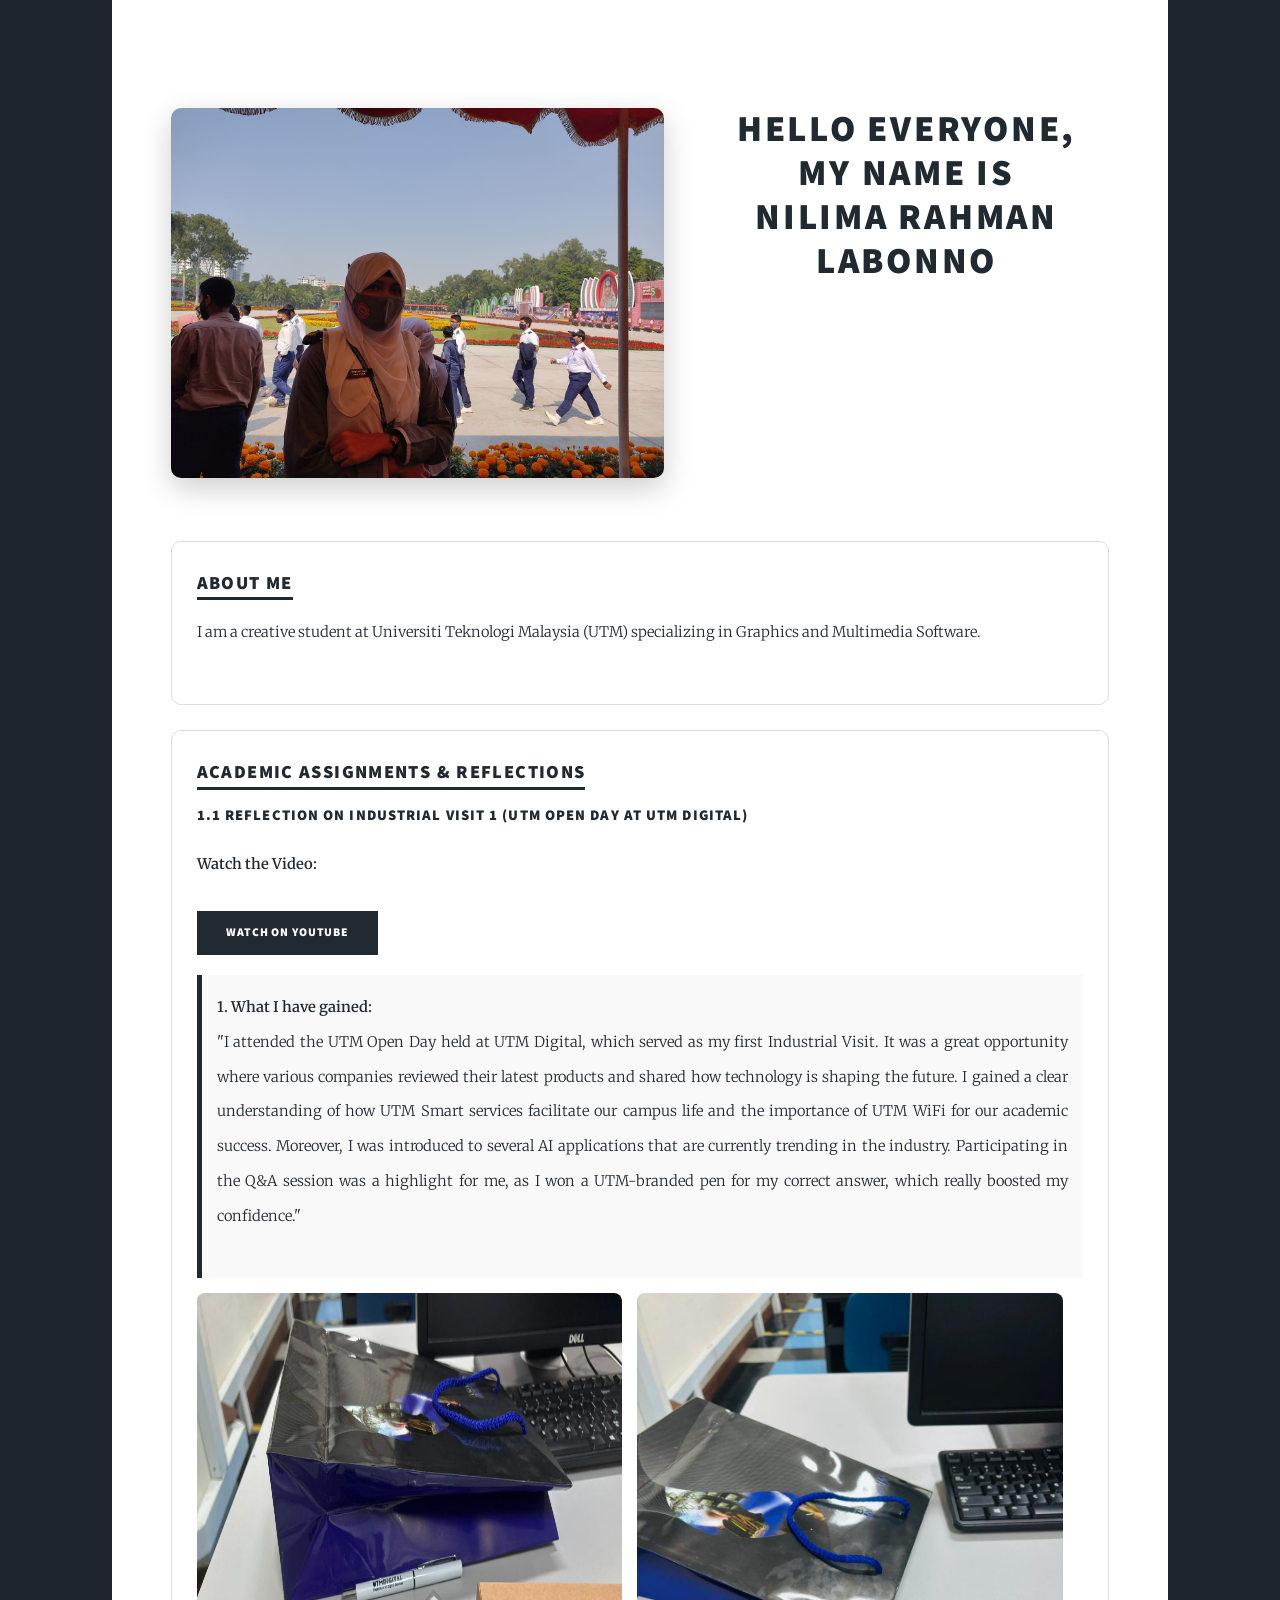
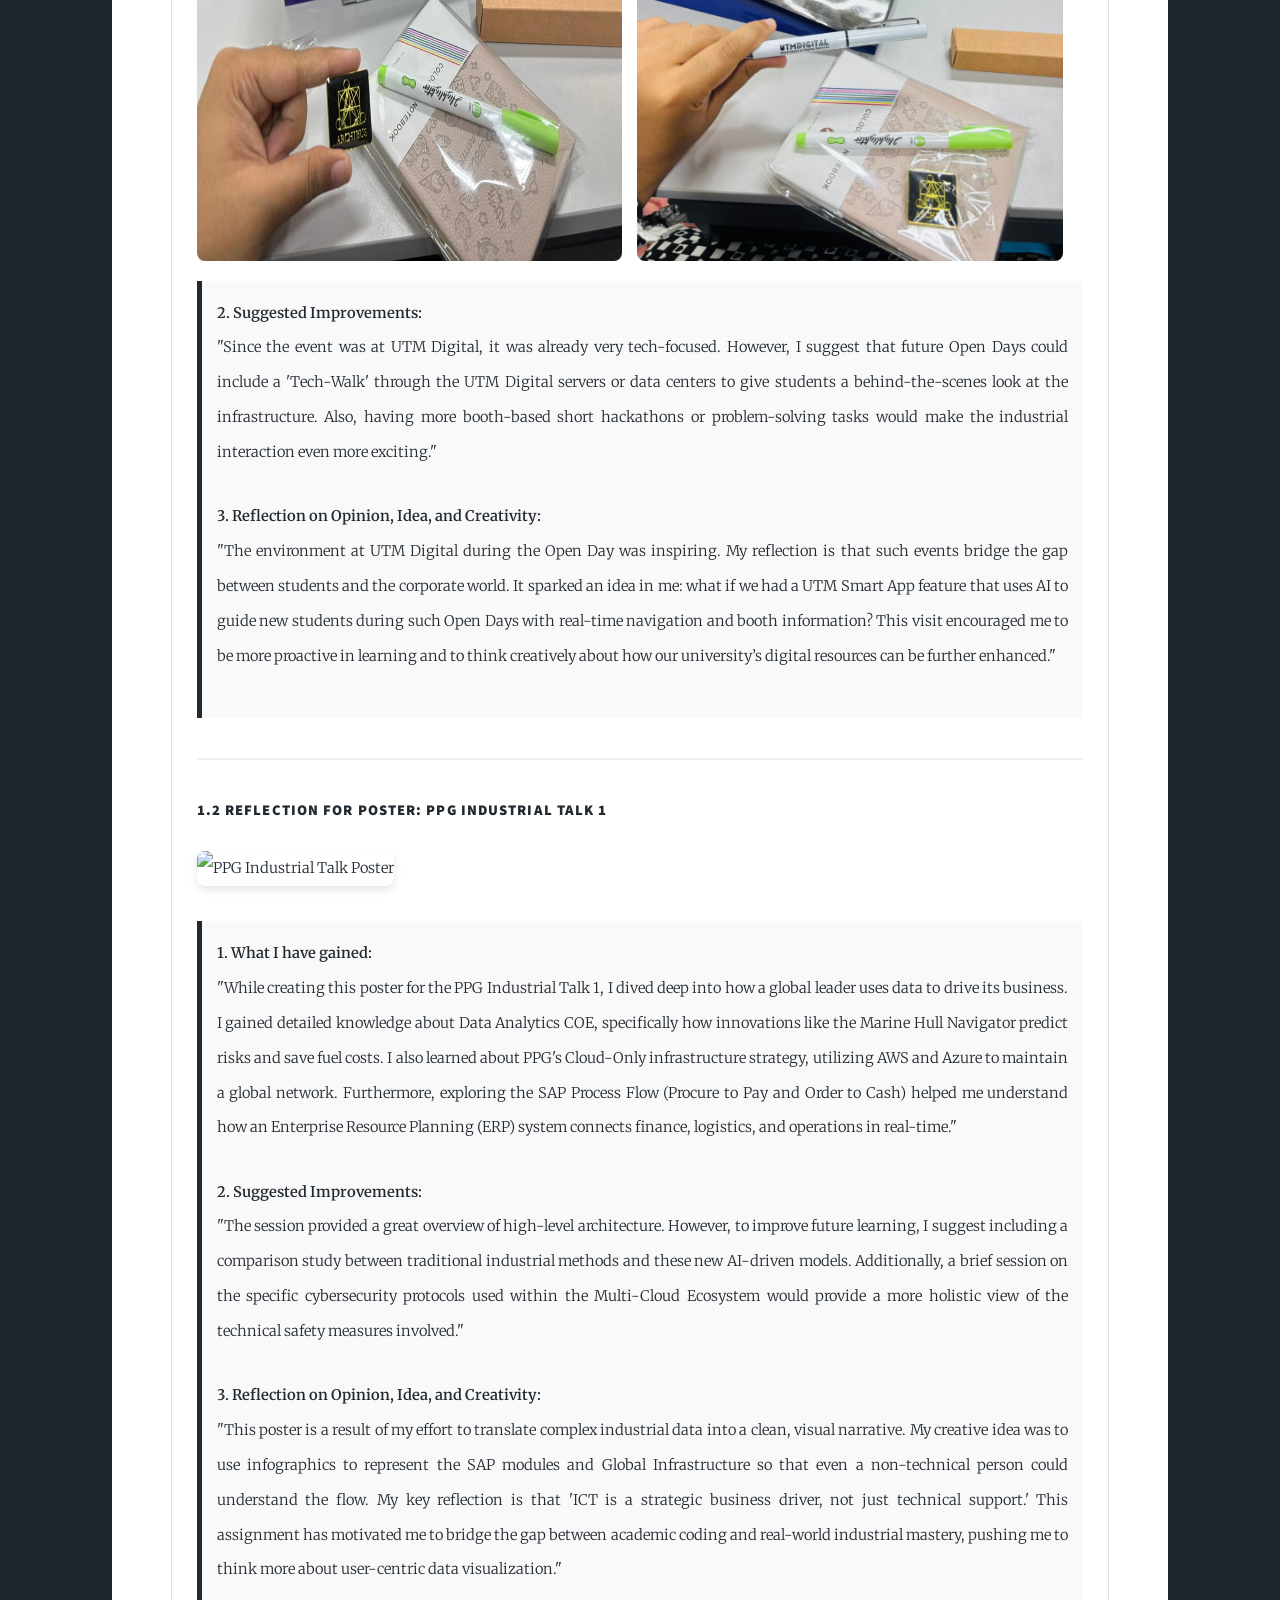
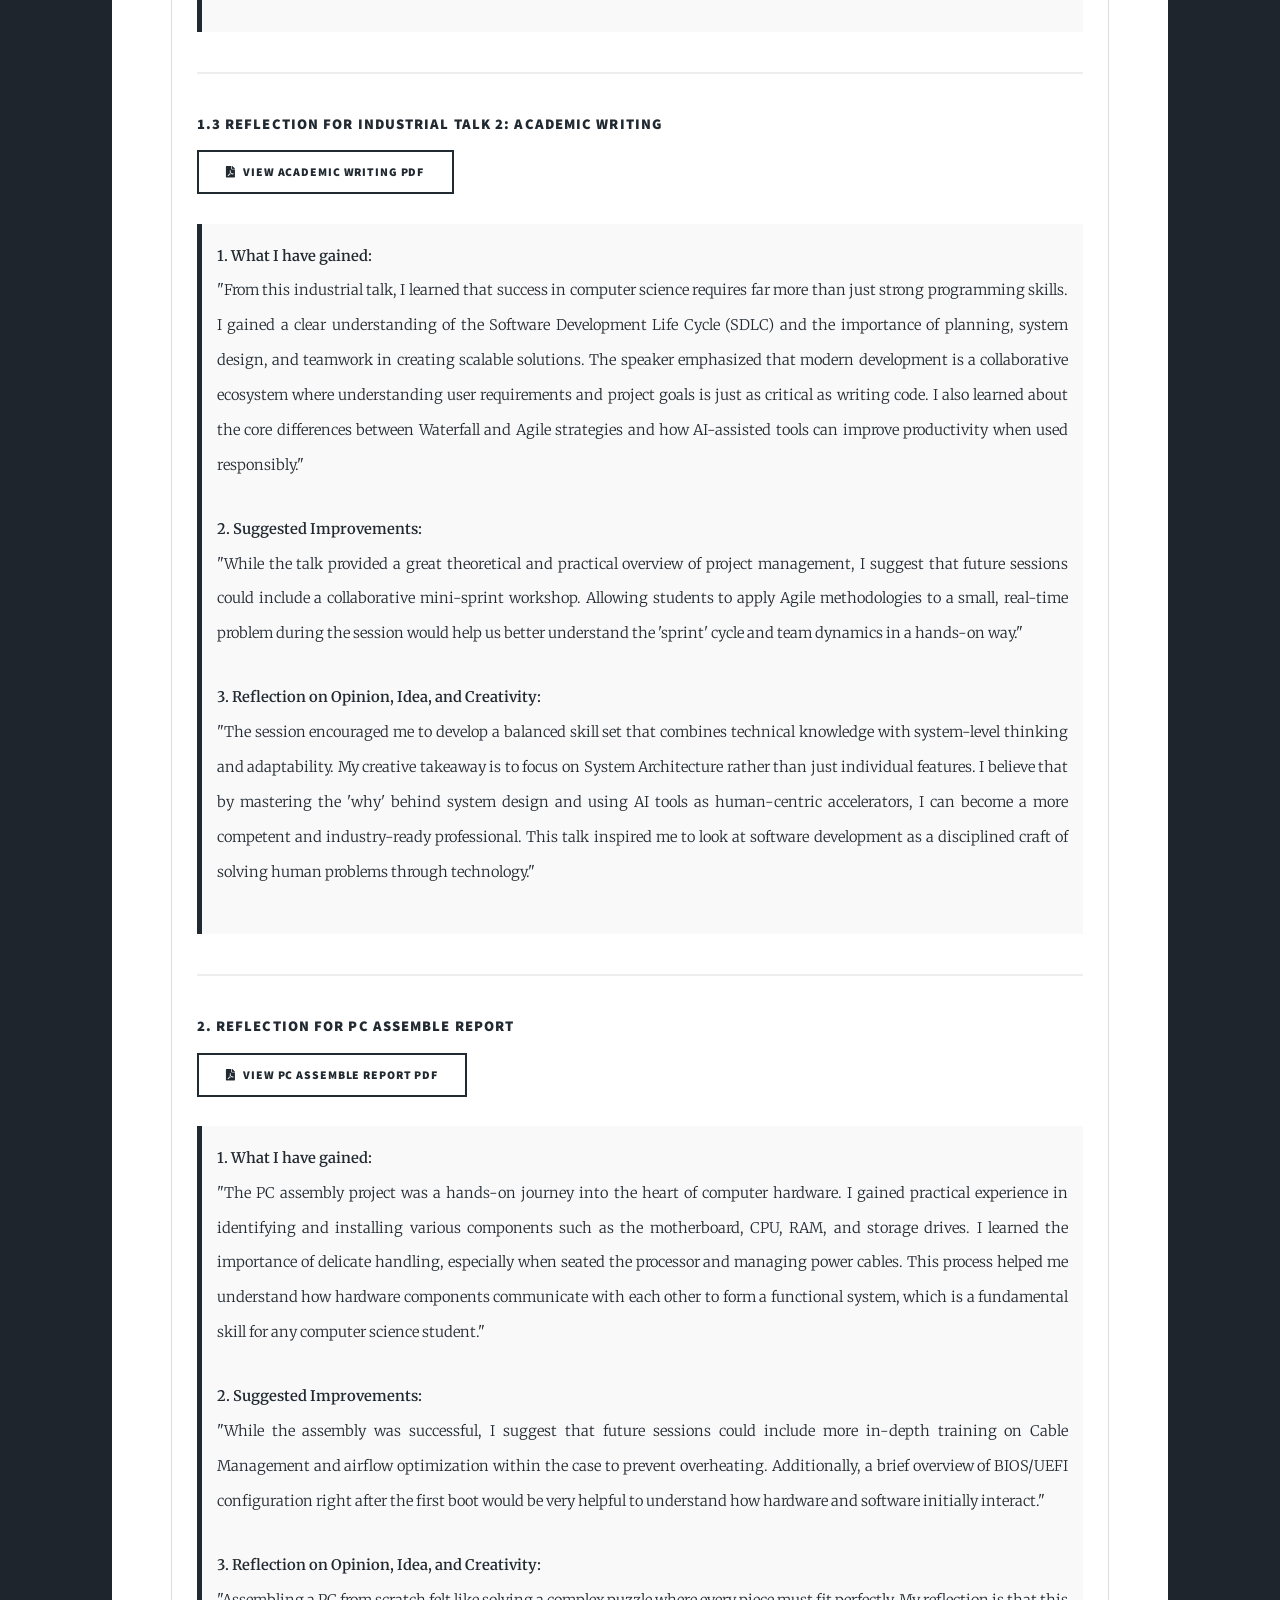
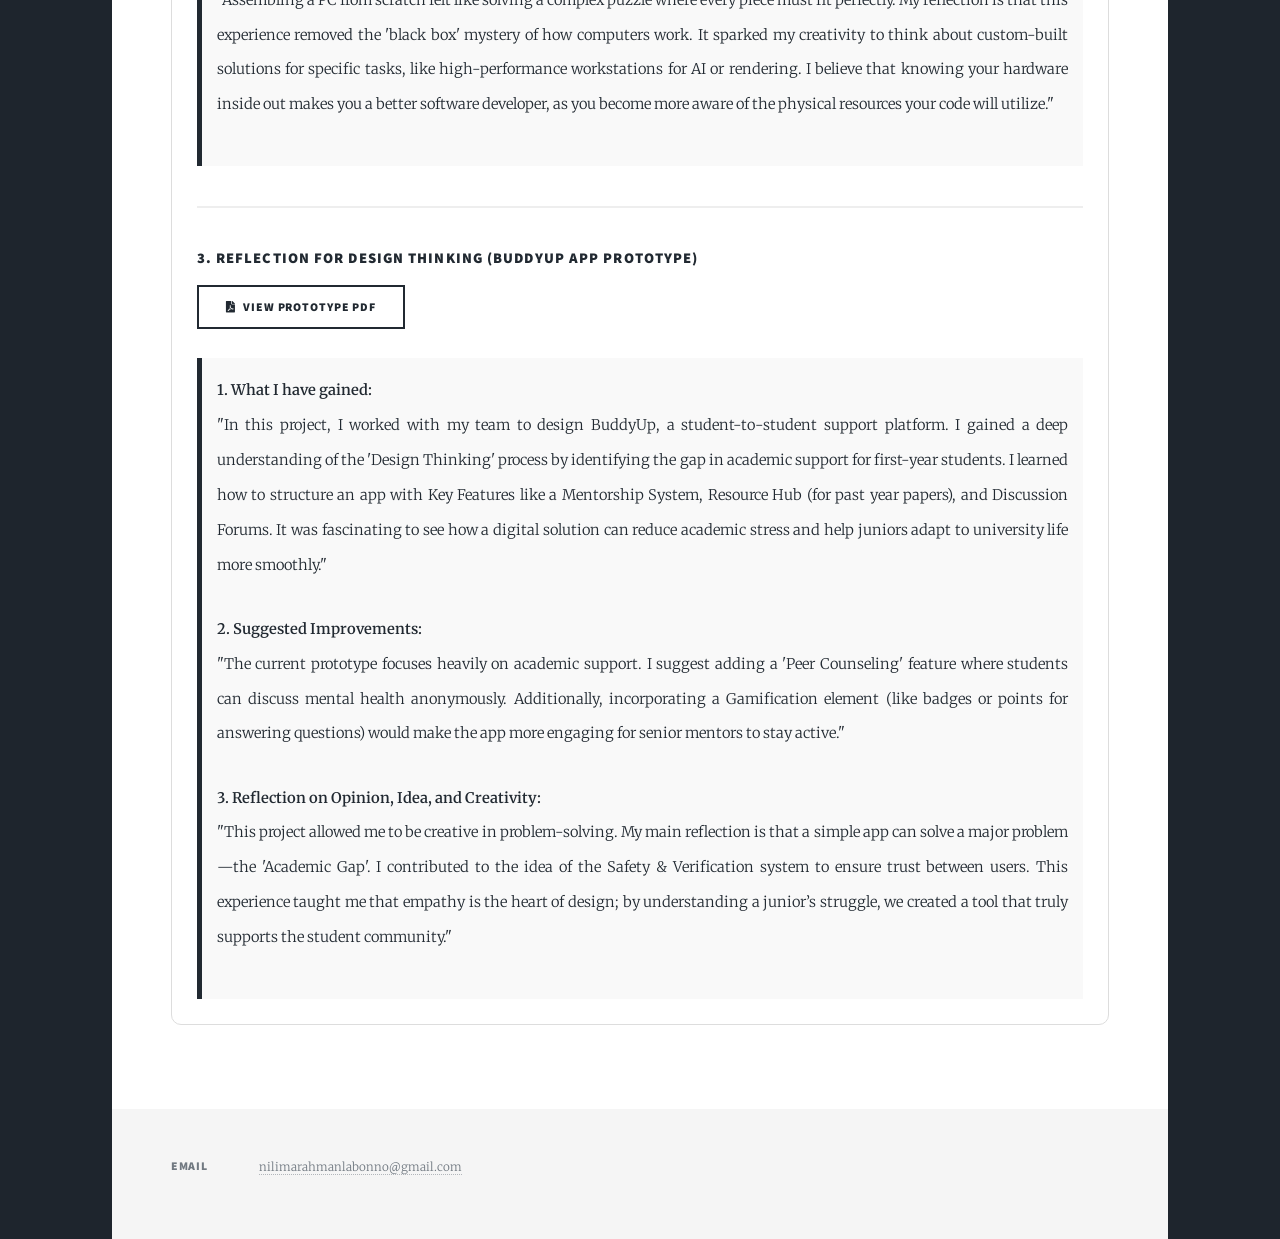
==== index.html @ e6852399 "Update index.html" ====
<!DOCTYPE HTML>
<html>
	<head>
		<title>Nilima Rahman Labonno | Portfolio</title>
		<meta charset="utf-8" />
		<meta name="viewport" content="width=device-width, initial-scale=1, user-scalable=no" />
		<link rel="stylesheet" href="assets/css/main.css" />
		<noscript><link rel="stylesheet" href="assets/css/noscript.css" /></noscript>
		<style>
			#intro { display: none !important; } 
			#header { padding: 2em 0 !important; margin: 0 !important; }
			
			.profile-top-section {
				display: flex;
				align-items: flex-start;
				gap: 40px;
				margin-bottom: 30px;
				padding: 20px 0;
			}
			
			.profile-top-section img {
				width: 100% !important;
				max-width: 600px !important;
				height: auto;
				border-radius: 10px;
				box-shadow: 0 10px 30px rgba(0,0,0,0.2);
			}

			.welcome-box h2 {
				font-size: 2.5em !important;
				line-height: 1.2;
				font-weight: 900;
				color: #212931;
			}

			.info-card {
				text-align: left;
				background: #ffffff;
				padding: 25px;
				border-radius: 10px;
				border: 1px solid #ddd;
				margin-bottom: 25px;
			}

			.info-card h3 {
				border-bottom: 3px solid #212931;
				display: inline-block;
				margin-bottom: 15px;
			}

			.reflection-box {
				margin-top: 20px;
				padding: 15px;
				background: #f9f9f9;
				border-left: 5px solid #212931;
			}

			.assignment-img {
				width: 100%;
				max-width: 700px;
				border-radius: 8px;
				margin: 15px 0;
				box-shadow: 0 4px 8px rgba(0,0,0,0.1);
			}

			.gift-container {
				display: flex;
				gap: 15px;
				margin: 15px 0;
			}

			.gift-container img {
				width: 48%;
				border-radius: 8px;
			}

			hr { margin: 40px 0; }

			@media screen and (max-width: 980px) {
				.profile-top-section { flex-direction: column; }
				.gift-container img { width: 100%; }
			}
		</style>
	</head>
	<body class="is-preload">
		<div id="wrapper" class="fade-in">
			<div id="main">
				<article class="post featured">
					
					<div class="profile-top-section">
						<div class="image-container">
							<img src="images/nilima.jpg" alt="Nilima Rahman Labonno">
						</div>
						<div class="welcome-box">
							<h2>HELLO EVERYONE,<br>MY NAME IS<br>NILIMA RAHMAN LABONNO</h2>
						</div>
					</div>

					<div class="info-card">
						<h3>About Me</h3>
						<p>I am a creative student at Universiti Teknologi Malaysia (UTM) specializing in Graphics and Multimedia Software.</p>
					</div>

					<div class="info-card">
						<h3>Academic Assignments & Reflections</h3>

						<div class="assignment-block">
							<h4 style="color: #212931; margin-bottom: 10px;">1.1 Reflection on Industrial Visit 1 (UTM Open Day at UTM Digital)</h4>
							
							<div style="margin: 20px 0;">
								<p><strong>Watch the Video:</strong></p>
								<a href="https://youtu.be/lgif2j1ni-U" target="_blank" class="button primary">Watch on YouTube</a>
							</div>

							<div class="reflection-box">
								<p><strong>1. What I have gained:</strong><br>
								"I attended the UTM Open Day held at UTM Digital, which served as my first Industrial Visit. It was a great opportunity where various companies reviewed their latest products and shared how technology is shaping the future. I gained a clear understanding of how UTM Smart services facilitate our campus life and the importance of UTM WiFi for our academic success. Moreover, I was introduced to several AI applications that are currently trending in the industry. Participating in the Q&A session was a highlight for me, as I won a UTM-branded pen for my correct answer, which really boosted my confidence."</p>
							</div>

							<div class="gift-container">
								<img src="utmdisital gift 1.jpeg" alt="UTM Digital Gift 1">
								<img src="utmdisital gift 2.jpeg" alt="UTM Digital Gift 2">
							</div>

							<div class="reflection-box">
								<p><strong>2. Suggested Improvements:</strong><br>
								"Since the event was at UTM Digital, it was already very tech-focused. However, I suggest that future Open Days could include a 'Tech-Walk' through the UTM Digital servers or data centers to give students a behind-the-scenes look at the infrastructure. Also, having more booth-based short hackathons or problem-solving tasks would make the industrial interaction even more exciting."</p>
								
								<p><strong>3. Reflection on Opinion, Idea, and Creativity:</strong><br>
								"The environment at UTM Digital during the Open Day was inspiring. My reflection is that such events bridge the gap between students and the corporate world. It sparked an idea in me: what if we had a UTM Smart App feature that uses AI to guide new students during such Open Days with real-time navigation and booth information? This visit encouraged me to be more proactive in learning and to think creatively about how our university’s digital resources can be further enhanced."</p>
							</div>
						</div>

						<hr />

						<div class="assignment-block">
							<h4 style="color: #212931;">1.2 Reflection for Poster: PPG Industrial Talk 1</h4>
							
							<img src="poster for industrial talk1( assignment 2).jpeg" alt="PPG Industrial Talk Poster" class="assignment-img">

							<div class="reflection-box">
								<p><strong>1. What I have gained:</strong><br>
								"While creating this poster for the PPG Industrial Talk 1, I dived deep into how a global leader uses data to drive its business. I gained detailed knowledge about Data Analytics COE, specifically how innovations like the Marine Hull Navigator predict risks and save fuel costs. I also learned about PPG's Cloud-Only infrastructure strategy, utilizing AWS and Azure to maintain a global network. Furthermore, exploring the SAP Process Flow (Procure to Pay and Order to Cash) helped me understand how an Enterprise Resource Planning (ERP) system connects finance, logistics, and operations in real-time."</p>
								<p><strong>2. Suggested Improvements:</strong><br>
								"The session provided a great overview of high-level architecture. However, to improve future learning, I suggest including a comparison study between traditional industrial methods and these new AI-driven models. Additionally, a brief session on the specific cybersecurity protocols used within the Multi-Cloud Ecosystem would provide a more holistic view of the technical safety measures involved."</p>
								<p><strong>3. Reflection on Opinion, Idea, and Creativity:</strong><br>
								"This poster is a result of my effort to translate complex industrial data into a clean, visual narrative. My creative idea was to use infographics to represent the SAP modules and Global Infrastructure so that even a non-technical person could understand the flow. My key reflection is that 'ICT is a strategic business driver, not just technical support.' This assignment has motivated me to bridge the gap between academic coding and real-world industrial mastery, pushing me to think more about user-centric data visualization."</p>
							</div>
						</div>

						<hr />

						<div class="assignment-block">
							<h4 style="color: #212931;">1.3 Reflection for Industrial Talk 2: Academic Writing</h4>
							
							<p><a href="industrial talk 2 Academic Writing(assignment 3).pdf" class="button icon solid fa-file-pdf">View Academic Writing PDF</a></p>

							<div class="reflection-box">
								<p><strong>1. What I have gained:</strong><br>
								"From this industrial talk, I learned that success in computer science requires far more than just strong programming skills. I gained a clear understanding of the Software Development Life Cycle (SDLC) and the importance of planning, system design, and teamwork in creating scalable solutions. The speaker emphasized that modern development is a collaborative ecosystem where understanding user requirements and project goals is just as critical as writing code. I also learned about the core differences between Waterfall and Agile strategies and how AI-assisted tools can improve productivity when used responsibly."</p>
								<p><strong>2. Suggested Improvements:</strong><br>
								"While the talk provided a great theoretical and practical overview of project management, I suggest that future sessions could include a collaborative mini-sprint workshop. Allowing students to apply Agile methodologies to a small, real-time problem during the session would help us better understand the 'sprint' cycle and team dynamics in a hands-on way."</p>
								<p><strong>3. Reflection on Opinion, Idea, and Creativity:</strong><br>
								"The session encouraged me to develop a balanced skill set that combines technical knowledge with system-level thinking and adaptability. My creative takeaway is to focus on System Architecture rather than just individual features. I believe that by mastering the 'why' behind system design and using AI tools as human-centric accelerators, I can become a more competent and industry-ready professional. This talk inspired me to look at software development as a disciplined craft of solving human problems through technology."</p>
							</div>
						</div>

						<hr />

						<div class="assignment-block">
							<h4 style="color: #212931;">2. Reflection for PC Assemble Report</h4>
							
							<p><a href="PC Assemble Report.pdf" class="button icon solid fa-file-pdf">View PC Assemble Report PDF</a></p>

							<div class="reflection-box">
								<p><strong>1. What I have gained:</strong><br>
								"The PC assembly project was a hands-on journey into the heart of computer hardware. I gained practical experience in identifying and installing various components such as the motherboard, CPU, RAM, and storage drives. I learned the importance of delicate handling, especially when seated the processor and managing power cables. This process helped me understand how hardware components communicate with each other to form a functional system, which is a fundamental skill for any computer science student."</p>
								<p><strong>2. Suggested Improvements:</strong><br>
								"While the assembly was successful, I suggest that future sessions could include more in-depth training on Cable Management and airflow optimization within the case to prevent overheating. Additionally, a brief overview of BIOS/UEFI configuration right after the first boot would be very helpful to understand how hardware and software initially interact."</p>
								<p><strong>3. Reflection on Opinion, Idea, and Creativity:</strong><br>
								"Assembling a PC from scratch felt like solving a complex puzzle where every piece must fit perfectly. My reflection is that this experience removed the 'black box' mystery of how computers work. It sparked my creativity to think about custom-built solutions for specific tasks, like high-performance workstations for AI or rendering. I believe that knowing your hardware inside out makes you a better software developer, as you become more aware of the physical resources your code will utilize."</p>
							</div>
						</div>

						<hr />

						<div class="assignment-block">
							<h4 style="color: #212931;">3. Reflection for Design Thinking (BuddyUp App Prototype)</h4>
							
							<p><a href="Design thinking (low fidelity prototype).pdf" class="button icon solid fa-file-pdf">View Prototype PDF</a></p>

							<div class="reflection-box">
								<p><strong>1. What I have gained:</strong><br>
								"In this project, I worked with my team to design BuddyUp, a student-to-student support platform. I gained a deep understanding of the 'Design Thinking' process by identifying the gap in academic support for first-year students. I learned how to structure an app with Key Features like a Mentorship System, Resource Hub (for past year papers), and Discussion Forums. It was fascinating to see how a digital solution can reduce academic stress and help juniors adapt to university life more smoothly."</p>
								<p><strong>2. Suggested Improvements:</strong><br>
								"The current prototype focuses heavily on academic support. I suggest adding a 'Peer Counseling' feature where students can discuss mental health anonymously. Additionally, incorporating a Gamification element (like badges or points for answering questions) would make the app more engaging for senior mentors to stay active."</p>
								<p><strong>3. Reflection on Opinion, Idea, and Creativity:</strong><br>
								"This project allowed me to be creative in problem-solving. My main reflection is that a simple app can solve a major problem—the 'Academic Gap'. I contributed to the idea of the Safety & Verification system to ensure trust between users. This experience taught me that empathy is the heart of design; by understanding a junior’s struggle, we created a tool that truly supports the student community."</p>
							</div>
						</div>
					</div>

				</article>
			</div>

			<footer id="footer">
				<section class="split contact">
					<section>
						<h3>Email</h3>
						<p><a href="mailto:nilimarahmanlabonno@gmail.com">nilimarahmanlabonno@gmail.com</a></p>
					</section>
				</section>
			</footer>
		</div>

		<script src="assets/js/jquery.min.js"></script>
		<script src="assets/js/jquery.scrolly.min.js"></script>
		<script src="assets/js/main.js"></script>
	</body>
</html>
---- assets/css/main.css ----
@import url(fontawesome-all.min.css);
@import url("https://fonts.googleapis.com/css?family=Merriweather:300,700,300italic,700italic|Source+Sans+Pro:900");

/*
	Massively by HTML5 UP
	html5up.net | @ajlkn
	Free for personal and commercial use under the CCA 3.0 license (html5up.net/license)
*/

html, body, div, span, applet, object,
iframe, h1, h2, h3, h4, h5, h6, p, blockquote,
pre, a, abbr, acronym, address, big, cite,
code, del, dfn, em, img, ins, kbd, q, s, samp,
small, strike, strong, sub, sup, tt, var, b,
u, i, center, dl, dt, dd, ol, ul, li, fieldset,
form, label, legend, table, caption, tbody,
tfoot, thead, tr, th, td, article, aside,
canvas, details, embed, figure, figcaption,
footer, header, hgroup, menu, nav, output, ruby,
section, summary, time, mark, audio, video {
	margin: 0;
	padding: 0;
	border: 0;
	font-size: 100%;
	font: inherit;
	vertical-align: baseline;}

article, aside, details, figcaption, figure,
footer, header, hgroup, menu, nav, section {
	display: block;}

body {
	line-height: 1;
}

ol, ul {
	list-style: none;
}

blockquote, q {
	quotes: none;
}

	blockquote:before, blockquote:after, q:before, q:after {
		content: '';
		content: none;
	}

table {
	border-collapse: collapse;
	border-spacing: 0;
}

body {
	-webkit-text-size-adjust: none;
}

mark {
	background-color: transparent;
	color: inherit;
}

input::-moz-focus-inner {
	border: 0;
	padding: 0;
}

input, select, textarea {
	-moz-appearance: none;
	-webkit-appearance: none;
	-ms-appearance: none;
	appearance: none;
}

/* Basic */

	@-ms-viewport {
		width: device-width;
	}

	body {
		-ms-overflow-style: scrollbar;
	}

	@media screen and (max-width: 480px) {

		html, body {
			min-width: 320px;
		}

	}

	html {
		box-sizing: border-box;
	}

	*, *:before, *:after {
		box-sizing: inherit;
	}

	body {
		background-color: #1e252d;
	}

		body.is-preload *, body.is-preload *:before, body.is-preload *:after {
			-moz-animation: none !important;
			-webkit-animation: none !important;
			-ms-animation: none !important;
			animation: none !important;
			-moz-transition: none !important;
			-webkit-transition: none !important;
			-ms-transition: none !important;
			transition: none !important;
		}

/* Type */

	html {
		font-size: 16pt;
	}

		@media screen and (max-width: 1680px) {

			html {
				font-size: 12pt;
			}

		}

		@media screen and (max-width: 1280px) {

			html {
				font-size: 11pt;
			}

		}

		@media screen and (max-width: 360px) {

			html {
				font-size: 10pt;
			}

		}

	body {
		color: #212931;
	}

	body, input, select, textarea {
		font-family: "Merriweather", Georgia, serif;
		font-weight: 300;
		font-size: 1rem;
		line-height: 2.375;
	}

	a {
		-moz-transition: color 0.2s ease-in-out, background-color 0.2s ease-in-out, border-color 0.2s ease-in-out, box-shadow 0.2s ease-in-out;
		-webkit-transition: color 0.2s ease-in-out, background-color 0.2s ease-in-out, border-color 0.2s ease-in-out, box-shadow 0.2s ease-in-out;
		-ms-transition: color 0.2s ease-in-out, background-color 0.2s ease-in-out, border-color 0.2s ease-in-out, box-shadow 0.2s ease-in-out;
		transition: color 0.2s ease-in-out, background-color 0.2s ease-in-out, border-color 0.2s ease-in-out, box-shadow 0.2s ease-in-out;
		border-bottom: dotted 1px;
		text-decoration: none;
	}

		a:hover {
			border-bottom-color: transparent;
		}

	strong, b {
		font-weight: 600;
	}

	em, i {
		font-style: italic;
	}

	p {
		text-align: justify;
		margin: 0 0 2rem 0;
	}

	h1, h2, h3, h4, h5, h6 {
		font-family: "Source Sans Pro", Helvetica, sans-serif;
		font-weight: 900;
		line-height: 1.5;
		letter-spacing: 0.075em;
		text-transform: uppercase;
		margin: 0 0 1rem 0;
	}

		h1 a, h2 a, h3 a, h4 a, h5 a, h6 a {
			border-bottom: 0;
			color: inherit;
			text-decoration: none;
		}

	h1 {
		font-size: 4rem;
		line-height: 1.1;
		margin: 0 0 2rem 0;
	}

	h2 {
		font-size: 1.75rem;
		line-height: 1.3;
		margin: 0 0 1.5rem 0;
	}

	h3 {
		font-size: 1.25rem;
		margin: 0 0 1.5rem 0;
	}

	h4 {
		font-size: 1rem;
	}

	h5 {
		font-size: 0.9rem;
	}

	h6 {
		font-size: 0.8rem;
	}

	sub {
		font-size: 0.8rem;
		position: relative;
		top: 0.5rem;
	}

	sup {
		font-size: 0.8rem;
		position: relative;
		top: -0.5rem;
	}

	blockquote {
		border-left: solid 4px;
		font-style: italic;
		margin: 0 0 2rem 0;
		padding: 0.5rem 0 0.5rem 2rem;
	}

	code {
		border: solid 2px;
		font-family: "Courier New", monospace;
		font-size: 0.9rem;
		margin: 0 0.25rem;
		padding: 0.25rem 0.65rem;
	}

	pre {
		-webkit-overflow-scrolling: touch;
		font-family: "Courier New", monospace;
		font-size: 0.9rem;
		margin: 0 0 2rem 0;
	}

		pre code {
			display: block;
			line-height: 1.75;
			padding: 1rem 1.5rem;
			overflow-x: auto;
		}

	hr {
		border: 0;
		border-bottom: solid 2px;
		margin: 3rem 0;
	}

		hr.major {
			margin: 5rem 0;
		}

	.align-left {
		text-align: left;
	}

	.align-center {
		text-align: center;
	}

	.align-right {
		text-align: right;
	}

	input, select, textarea {
		color: #212931;
	}

	a {
		color: #212931;
		border-bottom-color: rgba(33, 41, 49, 0.5);
	}

		a:hover {
			border-bottom-color: transparent;
			color: #18bfef !important;
		}

	strong, b {
		color: #212931;
	}

	h1, h2, h3, h4, h5, h6 {
		color: #212931;
	}

	blockquote {
		border-left-color: #eeeeee;
	}

	code {
		background: rgba(220, 220, 220, 0.25);
		border-color: #eeeeee;
	}

	hr {
		border-bottom-color: #eeeeee;
	}

/* Row */

	.row {
		display: flex;
		flex-wrap: wrap;
		box-sizing: border-box;
		align-items: stretch;
	}

		.row > * {
			box-sizing: border-box;
		}

		.row.gtr-uniform > * > :last-child {
			margin-bottom: 0;
		}

		.row.aln-left {
			justify-content: flex-start;
		}

		.row.aln-center {
			justify-content: center;
		}

		.row.aln-right {
			justify-content: flex-end;
		}

		.row.aln-top {
			align-items: flex-start;
		}

		.row.aln-middle {
			align-items: center;
		}

		.row.aln-bottom {
			align-items: flex-end;
		}

		.row > .imp {
			order: -1;
		}

		.row > .col-1 {
			width: 8.33333%;
		}

		.row > .off-1 {
			margin-left: 8.33333%;
		}

		.row > .col-2 {
			width: 16.66667%;
		}

		.row > .off-2 {
			margin-left: 16.66667%;
		}

		.row > .col-3 {
			width: 25%;
		}

		.row > .off-3 {
			margin-left: 25%;
		}

		.row > .col-4 {
			width: 33.33333%;
		}

		.row > .off-4 {
			margin-left: 33.33333%;
		}

		.row > .col-5 {
			width: 41.66667%;
		}

		.row > .off-5 {
			margin-left: 41.66667%;
		}

		.row > .col-6 {
			width: 50%;
		}

		.row > .off-6 {
			margin-left: 50%;
		}

		.row > .col-7 {
			width: 58.33333%;
		}

		.row > .off-7 {
			margin-left: 58.33333%;
		}

		.row > .col-8 {
			width: 66.66667%;
		}

		.row > .off-8 {
			margin-left: 66.66667%;
		}

		.row > .col-9 {
			width: 75%;
		}

		.row > .off-9 {
			margin-left: 75%;
		}

		.row > .col-10 {
			width: 83.33333%;
		}

		.row > .off-10 {
			margin-left: 83.33333%;
		}

		.row > .col-11 {
			width: 91.66667%;
		}

		.row > .off-11 {
			margin-left: 91.66667%;
		}

		.row > .col-12 {
			width: 100%;
		}

		.row > .off-12 {
			margin-left: 100%;
		}

		.row.gtr-0 {
			margin-top: 0;
			margin-left: 0rem;
		}

			.row.gtr-0 > * {
				padding: 0 0 0 0rem;
			}

			.row.gtr-0.gtr-uniform {
				margin-top: 0rem;
			}

				.row.gtr-0.gtr-uniform > * {
					padding-top: 0rem;
				}

		.row.gtr-25 {
			margin-top: 0;
			margin-left: -0.375rem;
		}

			.row.gtr-25 > * {
				padding: 0 0 0 0.375rem;
			}

			.row.gtr-25.gtr-uniform {
				margin-top: -0.375rem;
			}

				.row.gtr-25.gtr-uniform > * {
					padding-top: 0.375rem;
				}

		.row.gtr-50 {
			margin-top: 0;
			margin-left: -0.75rem;
		}

			.row.gtr-50 > * {
				padding: 0 0 0 0.75rem;
			}

			.row.gtr-50.gtr-uniform {
				margin-top: -0.75rem;
			}

				.row.gtr-50.gtr-uniform > * {
					padding-top: 0.75rem;
				}

		.row {
			margin-top: 0;
			margin-left: -1.5rem;
		}

			.row > * {
				padding: 0 0 0 1.5rem;
			}

			.row.gtr-uniform {
				margin-top: -1.5rem;
			}

				.row.gtr-uniform > * {
					padding-top: 1.5rem;
				}

		.row.gtr-150 {
			margin-top: 0;
			margin-left: -2.25rem;
		}

			.row.gtr-150 > * {
				padding: 0 0 0 2.25rem;
			}

			.row.gtr-150.gtr-uniform {
				margin-top: -2.25rem;
			}

				.row.gtr-150.gtr-uniform > * {
					padding-top: 2.25rem;
				}

		.row.gtr-200 {
			margin-top: 0;
			margin-left: -3rem;
		}

			.row.gtr-200 > * {
				padding: 0 0 0 3rem;
			}

			.row.gtr-200.gtr-uniform {
				margin-top: -3rem;
			}

				.row.gtr-200.gtr-uniform > * {
					padding-top: 3rem;
				}

		@media screen and (max-width: 1680px) {

			.row {
				display: flex;
				flex-wrap: wrap;
				box-sizing: border-box;
				align-items: stretch;
			}

				.row > * {
					box-sizing: border-box;
				}

				.row.gtr-uniform > * > :last-child {
					margin-bottom: 0;
				}

				.row.aln-left {
					justify-content: flex-start;
				}

				.row.aln-center {
					justify-content: center;
				}

				.row.aln-right {
					justify-content: flex-end;
				}

				.row.aln-top {
					align-items: flex-start;
				}

				.row.aln-middle {
					align-items: center;
				}

				.row.aln-bottom {
					align-items: flex-end;
				}

				.row > .imp-xlarge {
					order: -1;
				}

				.row > .col-1-xlarge {
					width: 8.33333%;
				}

				.row > .off-1-xlarge {
					margin-left: 8.33333%;
				}

				.row > .col-2-xlarge {
					width: 16.66667%;
				}

				.row > .off-2-xlarge {
					margin-left: 16.66667%;
				}

				.row > .col-3-xlarge {
					width: 25%;
				}

				.row > .off-3-xlarge {
					margin-left: 25%;
				}

				.row > .col-4-xlarge {
					width: 33.33333%;
				}

				.row > .off-4-xlarge {
					margin-left: 33.33333%;
				}

				.row > .col-5-xlarge {
					width: 41.66667%;
				}

				.row > .off-5-xlarge {
					margin-left: 41.66667%;
				}

				.row > .col-6-xlarge {
					width: 50%;
				}

				.row > .off-6-xlarge {
					margin-left: 50%;
				}

				.row > .col-7-xlarge {
					width: 58.33333%;
				}

				.row > .off-7-xlarge {
					margin-left: 58.33333%;
				}

				.row > .col-8-xlarge {
					width: 66.66667%;
				}

				.row > .off-8-xlarge {
					margin-left: 66.66667%;
				}

				.row > .col-9-xlarge {
					width: 75%;
				}

				.row > .off-9-xlarge {
					margin-left: 75%;
				}

				.row > .col-10-xlarge {
					width: 83.33333%;
				}

				.row > .off-10-xlarge {
					margin-left: 83.33333%;
				}

				.row > .col-11-xlarge {
					width: 91.66667%;
				}

				.row > .off-11-xlarge {
					margin-left: 91.66667%;
				}

				.row > .col-12-xlarge {
					width: 100%;
				}

				.row > .off-12-xlarge {
					margin-left: 100%;
				}

				.row.gtr-0 {
					margin-top: 0;
					margin-left: 0rem;
				}

					.row.gtr-0 > * {
						padding: 0 0 0 0rem;
					}

					.row.gtr-0.gtr-uniform {
						margin-top: 0rem;
					}

						.row.gtr-0.gtr-uniform > * {
							padding-top: 0rem;
						}

				.row.gtr-25 {
					margin-top: 0;
					margin-left: -0.375rem;
				}

					.row.gtr-25 > * {
						padding: 0 0 0 0.375rem;
					}

					.row.gtr-25.gtr-uniform {
						margin-top: -0.375rem;
					}

						.row.gtr-25.gtr-uniform > * {
							padding-top: 0.375rem;
						}

				.row.gtr-50 {
					margin-top: 0;
					margin-left: -0.75rem;
				}

					.row.gtr-50 > * {
						padding: 0 0 0 0.75rem;
					}

					.row.gtr-50.gtr-uniform {
						margin-top: -0.75rem;
					}

						.row.gtr-50.gtr-uniform > * {
							padding-top: 0.75rem;
						}

				.row {
					margin-top: 0;
					margin-left: -1.5rem;
				}

					.row > * {
						padding: 0 0 0 1.5rem;
					}

					.row.gtr-uniform {
						margin-top: -1.5rem;
					}

						.row.gtr-uniform > * {
							padding-top: 1.5rem;
						}

				.row.gtr-150 {
					margin-top: 0;
					margin-left: -2.25rem;
				}

					.row.gtr-150 > * {
						padding: 0 0 0 2.25rem;
					}

					.row.gtr-150.gtr-uniform {
						margin-top: -2.25rem;
					}

						.row.gtr-150.gtr-uniform > * {
							padding-top: 2.25rem;
						}

				.row.gtr-200 {
					margin-top: 0;
					margin-left: -3rem;
				}

					.row.gtr-200 > * {
						padding: 0 0 0 3rem;
					}

					.row.gtr-200.gtr-uniform {
						margin-top: -3rem;
					}

						.row.gtr-200.gtr-uniform > * {
							padding-top: 3rem;
						}

		}

		@media screen and (max-width: 1280px) {

			.row {
				display: flex;
				flex-wrap: wrap;
				box-sizing: border-box;
				align-items: stretch;
			}

				.row > * {
					box-sizing: border-box;
				}

				.row.gtr-uniform > * > :last-child {
					margin-bottom: 0;
				}

				.row.aln-left {
					justify-content: flex-start;
				}

				.row.aln-center {
					justify-content: center;
				}

				.row.aln-right {
					justify-content: flex-end;
				}

				.row.aln-top {
					align-items: flex-start;
				}

				.row.aln-middle {
					align-items: center;
				}

				.row.aln-bottom {
					align-items: flex-end;
				}

				.row > .imp-large {
					order: -1;
				}

				.row > .col-1-large {
					width: 8.33333%;
				}

				.row > .off-1-large {
					margin-left: 8.33333%;
				}

				.row > .col-2-large {
					width: 16.66667%;
				}

				.row > .off-2-large {
					margin-left: 16.66667%;
				}

				.row > .col-3-large {
					width: 25%;
				}

				.row > .off-3-large {
					margin-left: 25%;
				}

				.row > .col-4-large {
					width: 33.33333%;
				}

				.row > .off-4-large {
					margin-left: 33.33333%;
				}

				.row > .col-5-large {
					width: 41.66667%;
				}

				.row > .off-5-large {
					margin-left: 41.66667%;
				}

				.row > .col-6-large {
					width: 50%;
				}

				.row > .off-6-large {
					margin-left: 50%;
				}

				.row > .col-7-large {
					width: 58.33333%;
				}

				.row > .off-7-large {
					margin-left: 58.33333%;
				}

				.row > .col-8-large {
					width: 66.66667%;
				}

				.row > .off-8-large {
					margin-left: 66.66667%;
				}

				.row > .col-9-large {
					width: 75%;
				}

				.row > .off-9-large {
					margin-left: 75%;
				}

				.row > .col-10-large {
					width: 83.33333%;
				}

				.row > .off-10-large {
					margin-left: 83.33333%;
				}

				.row > .col-11-large {
					width: 91.66667%;
				}

				.row > .off-11-large {
					margin-left: 91.66667%;
				}

				.row > .col-12-large {
					width: 100%;
				}

				.row > .off-12-large {
					margin-left: 100%;
				}

				.row.gtr-0 {
					margin-top: 0;
					margin-left: 0rem;
				}

					.row.gtr-0 > * {
						padding: 0 0 0 0rem;
					}

					.row.gtr-0.gtr-uniform {
						margin-top: 0rem;
					}

						.row.gtr-0.gtr-uniform > * {
							padding-top: 0rem;
						}

				.row.gtr-25 {
					margin-top: 0;
					margin-left: -0.375rem;
				}

					.row.gtr-25 > * {
						padding: 0 0 0 0.375rem;
					}

					.row.gtr-25.gtr-uniform {
						margin-top: -0.375rem;
					}

						.row.gtr-25.gtr-uniform > * {
							padding-top: 0.375rem;
						}

				.row.gtr-50 {
					margin-top: 0;
					margin-left: -0.75rem;
				}

					.row.gtr-50 > * {
						padding: 0 0 0 0.75rem;
					}

					.row.gtr-50.gtr-uniform {
						margin-top: -0.75rem;
					}

						.row.gtr-50.gtr-uniform > * {
							padding-top: 0.75rem;
						}

				.row {
					margin-top: 0;
					margin-left: -1.5rem;
				}

					.row > * {
						padding: 0 0 0 1.5rem;
					}

					.row.gtr-uniform {
						margin-top: -1.5rem;
					}

						.row.gtr-uniform > * {
							padding-top: 1.5rem;
						}

				.row.gtr-150 {
					margin-top: 0;
					margin-left: -2.25rem;
				}

					.row.gtr-150 > * {
						padding: 0 0 0 2.25rem;
					}

					.row.gtr-150.gtr-uniform {
						margin-top: -2.25rem;
					}

						.row.gtr-150.gtr-uniform > * {
							padding-top: 2.25rem;
						}

				.row.gtr-200 {
					margin-top: 0;
					margin-left: -3rem;
				}

					.row.gtr-200 > * {
						padding: 0 0 0 3rem;
					}

					.row.gtr-200.gtr-uniform {
						margin-top: -3rem;
					}

						.row.gtr-200.gtr-uniform > * {
							padding-top: 3rem;
						}

		}

		@media screen and (max-width: 980px) {

			.row {
				display: flex;
				flex-wrap: wrap;
				box-sizing: border-box;
				align-items: stretch;
			}

				.row > * {
					box-sizing: border-box;
				}

				.row.gtr-uniform > * > :last-child {
					margin-bottom: 0;
				}

				.row.aln-left {
					justify-content: flex-start;
				}

				.row.aln-center {
					justify-content: center;
				}

				.row.aln-right {
					justify-content: flex-end;
				}

				.row.aln-top {
					align-items: flex-start;
				}

				.row.aln-middle {
					align-items: center;
				}

				.row.aln-bottom {
					align-items: flex-end;
				}

				.row > .imp-medium {
					order: -1;
				}

				.row > .col-1-medium {
					width: 8.33333%;
				}

				.row > .off-1-medium {
					margin-left: 8.33333%;
				}

				.row > .col-2-medium {
					width: 16.66667%;
				}

				.row > .off-2-medium {
					margin-left: 16.66667%;
				}

				.row > .col-3-medium {
					width: 25%;
				}

				.row > .off-3-medium {
					margin-left: 25%;
				}

				.row > .col-4-medium {
					width: 33.33333%;
				}

				.row > .off-4-medium {
					margin-left: 33.33333%;
				}

				.row > .col-5-medium {
					width: 41.66667%;
				}

				.row > .off-5-medium {
					margin-left: 41.66667%;
				}

				.row > .col-6-medium {
					width: 50%;
				}

				.row > .off-6-medium {
					margin-left: 50%;
				}

				.row > .col-7-medium {
					width: 58.33333%;
				}

				.row > .off-7-medium {
					margin-left: 58.33333%;
				}

				.row > .col-8-medium {
					width: 66.66667%;
				}

				.row > .off-8-medium {
					margin-left: 66.66667%;
				}

				.row > .col-9-medium {
					width: 75%;
				}

				.row > .off-9-medium {
					margin-left: 75%;
				}

				.row > .col-10-medium {
					width: 83.33333%;
				}

				.row > .off-10-medium {
					margin-left: 83.33333%;
				}

				.row > .col-11-medium {
					width: 91.66667%;
				}

				.row > .off-11-medium {
					margin-left: 91.66667%;
				}

				.row > .col-12-medium {
					width: 100%;
				}

				.row > .off-12-medium {
					margin-left: 100%;
				}

				.row.gtr-0 {
					margin-top: 0;
					margin-left: 0rem;
				}

					.row.gtr-0 > * {
						padding: 0 0 0 0rem;
					}

					.row.gtr-0.gtr-uniform {
						margin-top: 0rem;
					}

						.row.gtr-0.gtr-uniform > * {
							padding-top: 0rem;
						}

				.row.gtr-25 {
					margin-top: 0;
					margin-left: -0.375rem;
				}

					.row.gtr-25 > * {
						padding: 0 0 0 0.375rem;
					}

					.row.gtr-25.gtr-uniform {
						margin-top: -0.375rem;
					}

						.row.gtr-25.gtr-uniform > * {
							padding-top: 0.375rem;
						}

				.row.gtr-50 {
					margin-top: 0;
					margin-left: -0.75rem;
				}

					.row.gtr-50 > * {
						padding: 0 0 0 0.75rem;
					}

					.row.gtr-50.gtr-uniform {
						margin-top: -0.75rem;
					}

						.row.gtr-50.gtr-uniform > * {
							padding-top: 0.75rem;
						}

				.row {
					margin-top: 0;
					margin-left: -1.5rem;
				}

					.row > * {
						padding: 0 0 0 1.5rem;
					}

					.row.gtr-uniform {
						margin-top: -1.5rem;
					}

						.row.gtr-uniform > * {
							padding-top: 1.5rem;
						}

				.row.gtr-150 {
					margin-top: 0;
					margin-left: -2.25rem;
				}

					.row.gtr-150 > * {
						padding: 0 0 0 2.25rem;
					}

					.row.gtr-150.gtr-uniform {
						margin-top: -2.25rem;
					}

						.row.gtr-150.gtr-uniform > * {
							padding-top: 2.25rem;
						}

				.row.gtr-200 {
					margin-top: 0;
					margin-left: -3rem;
				}

					.row.gtr-200 > * {
						padding: 0 0 0 3rem;
					}

					.row.gtr-200.gtr-uniform {
						margin-top: -3rem;
					}

						.row.gtr-200.gtr-uniform > * {
							padding-top: 3rem;
						}

		}

		@media screen and (max-width: 736px) {

			.row {
				display: flex;
				flex-wrap: wrap;
				box-sizing: border-box;
				align-items: stretch;
			}

				.row > * {
					box-sizing: border-box;
				}

				.row.gtr-uniform > * > :last-child {
					margin-bottom: 0;
				}

				.row.aln-left {
					justify-content: flex-start;
				}

				.row.aln-center {
					justify-content: center;
				}

				.row.aln-right {
					justify-content: flex-end;
				}

				.row.aln-top {
					align-items: flex-start;
				}

				.row.aln-middle {
					align-items: center;
				}

				.row.aln-bottom {
					align-items: flex-end;
				}

				.row > .imp-small {
					order: -1;
				}

				.row > .col-1-small {
					width: 8.33333%;
				}

				.row > .off-1-small {
					margin-left: 8.33333%;
				}

				.row > .col-2-small {
					width: 16.66667%;
				}

				.row > .off-2-small {
					margin-left: 16.66667%;
				}

				.row > .col-3-small {
					width: 25%;
				}

				.row > .off-3-small {
					margin-left: 25%;
				}

				.row > .col-4-small {
					width: 33.33333%;
				}

				.row > .off-4-small {
					margin-left: 33.33333%;
				}

				.row > .col-5-small {
					width: 41.66667%;
				}

				.row > .off-5-small {
					margin-left: 41.66667%;
				}

				.row > .col-6-small {
					width: 50%;
				}

				.row > .off-6-small {
					margin-left: 50%;
				}

				.row > .col-7-small {
					width: 58.33333%;
				}

				.row > .off-7-small {
					margin-left: 58.33333%;
				}

				.row > .col-8-small {
					width: 66.66667%;
				}

				.row > .off-8-small {
					margin-left: 66.66667%;
				}

				.row > .col-9-small {
					width: 75%;
				}

				.row > .off-9-small {
					margin-left: 75%;
				}

				.row > .col-10-small {
					width: 83.33333%;
				}

				.row > .off-10-small {
					margin-left: 83.33333%;
				}

				.row > .col-11-small {
					width: 91.66667%;
				}

				.row > .off-11-small {
					margin-left: 91.66667%;
				}

				.row > .col-12-small {
					width: 100%;
				}

				.row > .off-12-small {
					margin-left: 100%;
				}

				.row.gtr-0 {
					margin-top: 0;
					margin-left: 0rem;
				}

					.row.gtr-0 > * {
						padding: 0 0 0 0rem;
					}

					.row.gtr-0.gtr-uniform {
						margin-top: 0rem;
					}

						.row.gtr-0.gtr-uniform > * {
							padding-top: 0rem;
						}

				.row.gtr-25 {
					margin-top: 0;
					margin-left: -0.375rem;
				}

					.row.gtr-25 > * {
						padding: 0 0 0 0.375rem;
					}

					.row.gtr-25.gtr-uniform {
						margin-top: -0.375rem;
					}

						.row.gtr-25.gtr-uniform > * {
							padding-top: 0.375rem;
						}

				.row.gtr-50 {
					margin-top: 0;
					margin-left: -0.75rem;
				}

					.row.gtr-50 > * {
						padding: 0 0 0 0.75rem;
					}

					.row.gtr-50.gtr-uniform {
						margin-top: -0.75rem;
					}

						.row.gtr-50.gtr-uniform > * {
							padding-top: 0.75rem;
						}

				.row {
					margin-top: 0;
					margin-left: -1.5rem;
				}

					.row > * {
						padding: 0 0 0 1.5rem;
					}

					.row.gtr-uniform {
						margin-top: -1.5rem;
					}

						.row.gtr-uniform > * {
							padding-top: 1.5rem;
						}

				.row.gtr-150 {
					margin-top: 0;
					margin-left: -2.25rem;
				}

					.row.gtr-150 > * {
						padding: 0 0 0 2.25rem;
					}

					.row.gtr-150.gtr-uniform {
						margin-top: -2.25rem;
					}

						.row.gtr-150.gtr-uniform > * {
							padding-top: 2.25rem;
						}

				.row.gtr-200 {
					margin-top: 0;
					margin-left: -3rem;
				}

					.row.gtr-200 > * {
						padding: 0 0 0 3rem;
					}

					.row.gtr-200.gtr-uniform {
						margin-top: -3rem;
					}

						.row.gtr-200.gtr-uniform > * {
							padding-top: 3rem;
						}

		}

		@media screen and (max-width: 480px) {

			.row {
				display: flex;
				flex-wrap: wrap;
				box-sizing: border-box;
				align-items: stretch;
			}

				.row > * {
					box-sizing: border-box;
				}

				.row.gtr-uniform > * > :last-child {
					margin-bottom: 0;
				}

				.row.aln-left {
					justify-content: flex-start;
				}

				.row.aln-center {
					justify-content: center;
				}

				.row.aln-right {
					justify-content: flex-end;
				}

				.row.aln-top {
					align-items: flex-start;
				}

				.row.aln-middle {
					align-items: center;
				}

				.row.aln-bottom {
					align-items: flex-end;
				}

				.row > .imp-xsmall {
					order: -1;
				}

				.row > .col-1-xsmall {
					width: 8.33333%;
				}

				.row > .off-1-xsmall {
					margin-left: 8.33333%;
				}

				.row > .col-2-xsmall {
					width: 16.66667%;
				}

				.row > .off-2-xsmall {
					margin-left: 16.66667%;
				}

				.row > .col-3-xsmall {
					width: 25%;
				}

				.row > .off-3-xsmall {
					margin-left: 25%;
				}

				.row > .col-4-xsmall {
					width: 33.33333%;
				}

				.row > .off-4-xsmall {
					margin-left: 33.33333%;
				}

				.row > .col-5-xsmall {
					width: 41.66667%;
				}

				.row > .off-5-xsmall {
					margin-left: 41.66667%;
				}

				.row > .col-6-xsmall {
					width: 50%;
				}

				.row > .off-6-xsmall {
					margin-left: 50%;
				}

				.row > .col-7-xsmall {
					width: 58.33333%;
				}

				.row > .off-7-xsmall {
					margin-left: 58.33333%;
				}

				.row > .col-8-xsmall {
					width: 66.66667%;
				}

				.row > .off-8-xsmall {
					margin-left: 66.66667%;
				}

				.row > .col-9-xsmall {
					width: 75%;
				}

				.row > .off-9-xsmall {
					margin-left: 75%;
				}

				.row > .col-10-xsmall {
					width: 83.33333%;
				}

				.row > .off-10-xsmall {
					margin-left: 83.33333%;
				}

				.row > .col-11-xsmall {
					width: 91.66667%;
				}

				.row > .off-11-xsmall {
					margin-left: 91.66667%;
				}

				.row > .col-12-xsmall {
					width: 100%;
				}

				.row > .off-12-xsmall {
					margin-left: 100%;
				}

				.row.gtr-0 {
					margin-top: 0;
					margin-left: 0rem;
				}

					.row.gtr-0 > * {
						padding: 0 0 0 0rem;
					}

					.row.gtr-0.gtr-uniform {
						margin-top: 0rem;
					}

						.row.gtr-0.gtr-uniform > * {
							padding-top: 0rem;
						}

				.row.gtr-25 {
					margin-top: 0;
					margin-left: -0.375rem;
				}

					.row.gtr-25 > * {
						padding: 0 0 0 0.375rem;
					}

					.row.gtr-25.gtr-uniform {
						margin-top: -0.375rem;
					}

						.row.gtr-25.gtr-uniform > * {
							padding-top: 0.375rem;
						}

				.row.gtr-50 {
					margin-top: 0;
					margin-left: -0.75rem;
				}

					.row.gtr-50 > * {
						padding: 0 0 0 0.75rem;
					}

					.row.gtr-50.gtr-uniform {
						margin-top: -0.75rem;
					}

						.row.gtr-50.gtr-uniform > * {
							padding-top: 0.75rem;
						}

				.row {
					margin-top: 0;
					margin-left: -1.5rem;
				}

					.row > * {
						padding: 0 0 0 1.5rem;
					}

					.row.gtr-uniform {
						margin-top: -1.5rem;
					}

						.row.gtr-uniform > * {
							padding-top: 1.5rem;
						}

				.row.gtr-150 {
					margin-top: 0;
					margin-left: -2.25rem;
				}

					.row.gtr-150 > * {
						padding: 0 0 0 2.25rem;
					}

					.row.gtr-150.gtr-uniform {
						margin-top: -2.25rem;
					}

						.row.gtr-150.gtr-uniform > * {
							padding-top: 2.25rem;
						}

				.row.gtr-200 {
					margin-top: 0;
					margin-left: -3rem;
				}

					.row.gtr-200 > * {
						padding: 0 0 0 3rem;
					}

					.row.gtr-200.gtr-uniform {
						margin-top: -3rem;
					}

						.row.gtr-200.gtr-uniform > * {
							padding-top: 3rem;
						}

		}

		@media screen and (max-width: 360px) {

			.row {
				display: flex;
				flex-wrap: wrap;
				box-sizing: border-box;
				align-items: stretch;
			}

				.row > * {
					box-sizing: border-box;
				}

				.row.gtr-uniform > * > :last-child {
					margin-bottom: 0;
				}

				.row.aln-left {
					justify-content: flex-start;
				}

				.row.aln-center {
					justify-content: center;
				}

				.row.aln-right {
					justify-content: flex-end;
				}

				.row.aln-top {
					align-items: flex-start;
				}

				.row.aln-middle {
					align-items: center;
				}

				.row.aln-bottom {
					align-items: flex-end;
				}

				.row > .imp-xxsmall {
					order: -1;
				}

				.row > .col-1-xxsmall {
					width: 8.33333%;
				}

				.row > .off-1-xxsmall {
					margin-left: 8.33333%;
				}

				.row > .col-2-xxsmall {
					width: 16.66667%;
				}

				.row > .off-2-xxsmall {
					margin-left: 16.66667%;
				}

				.row > .col-3-xxsmall {
					width: 25%;
				}

				.row > .off-3-xxsmall {
					margin-left: 25%;
				}

				.row > .col-4-xxsmall {
					width: 33.33333%;
				}

				.row > .off-4-xxsmall {
					margin-left: 33.33333%;
				}

				.row > .col-5-xxsmall {
					width: 41.66667%;
				}

				.row > .off-5-xxsmall {
					margin-left: 41.66667%;
				}

				.row > .col-6-xxsmall {
					width: 50%;
				}

				.row > .off-6-xxsmall {
					margin-left: 50%;
				}

				.row > .col-7-xxsmall {
					width: 58.33333%;
				}

				.row > .off-7-xxsmall {
					margin-left: 58.33333%;
				}

				.row > .col-8-xxsmall {
					width: 66.66667%;
				}

				.row > .off-8-xxsmall {
					margin-left: 66.66667%;
				}

				.row > .col-9-xxsmall {
					width: 75%;
				}

				.row > .off-9-xxsmall {
					margin-left: 75%;
				}

				.row > .col-10-xxsmall {
					width: 83.33333%;
				}

				.row > .off-10-xxsmall {
					margin-left: 83.33333%;
				}

				.row > .col-11-xxsmall {
					width: 91.66667%;
				}

				.row > .off-11-xxsmall {
					margin-left: 91.66667%;
				}

				.row > .col-12-xxsmall {
					width: 100%;
				}

				.row > .off-12-xxsmall {
					margin-left: 100%;
				}

				.row.gtr-0 {
					margin-top: 0;
					margin-left: 0rem;
				}

					.row.gtr-0 > * {
						padding: 0 0 0 0rem;
					}

					.row.gtr-0.gtr-uniform {
						margin-top: 0rem;
					}

						.row.gtr-0.gtr-uniform > * {
							padding-top: 0rem;
						}

				.row.gtr-25 {
					margin-top: 0;
					margin-left: -0.375rem;
				}

					.row.gtr-25 > * {
						padding: 0 0 0 0.375rem;
					}

					.row.gtr-25.gtr-uniform {
						margin-top: -0.375rem;
					}

						.row.gtr-25.gtr-uniform > * {
							padding-top: 0.375rem;
						}

				.row.gtr-50 {
					margin-top: 0;
					margin-left: -0.75rem;
				}

					.row.gtr-50 > * {
						padding: 0 0 0 0.75rem;
					}

					.row.gtr-50.gtr-uniform {
						margin-top: -0.75rem;
					}

						.row.gtr-50.gtr-uniform > * {
							padding-top: 0.75rem;
						}

				.row {
					margin-top: 0;
					margin-left: -1.5rem;
				}

					.row > * {
						padding: 0 0 0 1.5rem;
					}

					.row.gtr-uniform {
						margin-top: -1.5rem;
					}

						.row.gtr-uniform > * {
							padding-top: 1.5rem;
						}

				.row.gtr-150 {
					margin-top: 0;
					margin-left: -2.25rem;
				}

					.row.gtr-150 > * {
						padding: 0 0 0 2.25rem;
					}

					.row.gtr-150.gtr-uniform {
						margin-top: -2.25rem;
					}

						.row.gtr-150.gtr-uniform > * {
							padding-top: 2.25rem;
						}

				.row.gtr-200 {
					margin-top: 0;
					margin-left: -3rem;
				}

					.row.gtr-200 > * {
						padding: 0 0 0 3rem;
					}

					.row.gtr-200.gtr-uniform {
						margin-top: -3rem;
					}

						.row.gtr-200.gtr-uniform > * {
							padding-top: 3rem;
						}

		}

/* Box */

	.box {
		border: solid 2px;
		margin-bottom: 2rem;
		padding: 1.5rem;
	}

		.box > :last-child,
		.box > :last-child > :last-child,
		.box > :last-child > :last-child > :last-child {
			margin-bottom: 0;
		}

		.box.alt {
			border: 0;
			border-radius: 0;
			padding: 0;
		}

	.box {
		border-color: #eeeeee;
	}

/* Button */

	input[type="submit"],
	input[type="reset"],
	input[type="button"],
	button,
	.button {
		-moz-appearance: none;
		-webkit-appearance: none;
		-ms-appearance: none;
		appearance: none;
		-moz-transition: background-color 0.2s ease-in-out, box-shadow 0.2s ease-in-out, color 0.2s ease-in-out;
		-webkit-transition: background-color 0.2s ease-in-out, box-shadow 0.2s ease-in-out, color 0.2s ease-in-out;
		-ms-transition: background-color 0.2s ease-in-out, box-shadow 0.2s ease-in-out, color 0.2s ease-in-out;
		transition: background-color 0.2s ease-in-out, box-shadow 0.2s ease-in-out, color 0.2s ease-in-out;
		border: 0;
		border-radius: 0;
		cursor: pointer;
		display: inline-block;
		font-family: "Source Sans Pro", Helvetica, sans-serif;
		font-size: 0.8rem;
		font-weight: 900;
		letter-spacing: 0.075em;
		height: 3rem;
		line-height: 3rem;
		padding: 0 2rem;
		text-align: center;
		text-decoration: none;
		text-transform: uppercase;
		white-space: nowrap;
	}

		input[type="submit"].icon:before,
		input[type="reset"].icon:before,
		input[type="button"].icon:before,
		button.icon:before,
		.button.icon:before {
			margin-right: 0.5rem;
		}

		input[type="submit"].icon.solo,
		input[type="reset"].icon.solo,
		input[type="button"].icon.solo,
		button.icon.solo,
		.button.icon.solo {
			position: relative;
			width: 4rem;
			height: 4rem;
			line-height: 4rem;
			border-radius: 4rem;
			text-indent: 4rem;
			overflow: hidden;
			padding: 0;
			white-space: nowrap;
		}

			input[type="submit"].icon.solo:before,
			input[type="reset"].icon.solo:before,
			input[type="button"].icon.solo:before,
			button.icon.solo:before,
			.button.icon.solo:before {
				position: absolute;
				display: block;
				top: 0;
				left: 0;
				width: inherit;
				height: inherit;
				line-height: inherit;
				font-size: 1.25rem;
				margin-right: 0;
				text-align: center;
				text-indent: 0;
			}

		input[type="submit"].fit,
		input[type="reset"].fit,
		input[type="button"].fit,
		button.fit,
		.button.fit {
			width: 100%;
		}

		input[type="submit"].small,
		input[type="reset"].small,
		input[type="button"].small,
		button.small,
		.button.small {
			font-size: 0.7rem;
			height: 2.5rem;
			line-height: 2.5rem;
			padding: 0 1.5rem;
		}

		input[type="submit"].large,
		input[type="reset"].large,
		input[type="button"].large,
		button.large,
		.button.large {
			font-size: 0.9rem;
			height: 3.5rem;
			line-height: 3.5rem;
			padding: 0 2.75rem;
		}

		@media screen and (max-width: 980px) {

			input[type="submit"],
			input[type="reset"],
			input[type="button"],
			button,
			.button {
				font-size: 0.9rem;
				height: 3.25rem;
				line-height: 3.25rem;
			}

				input[type="submit"].large,
				input[type="reset"].large,
				input[type="button"].large,
				button.large,
				.button.large {
					font-size: 1rem;
					height: 3.75rem;
					line-height: 3.75rem;
				}

		}

		input[type="submit"].disabled, input[type="submit"]:disabled,
		input[type="reset"].disabled,
		input[type="reset"]:disabled,
		input[type="button"].disabled,
		input[type="button"]:disabled,
		button.disabled,
		button:disabled,
		.button.disabled,
		.button:disabled {
			pointer-events: none;
			opacity: 0.25;
		}

	input[type="submit"],
	input[type="reset"],
	input[type="button"],
	button,
	.button {
		background-color: transparent;
		box-shadow: inset 0 0 0 2px #212931;
		color: #212931 !important;
	}

		input[type="submit"]:hover,
		input[type="reset"]:hover,
		input[type="button"]:hover,
		button:hover,
		.button:hover {
			box-shadow: inset 0 0 0 2px #18bfef;
			color: #18bfef !important;
		}

		input[type="submit"].primary,
		input[type="reset"].primary,
		input[type="button"].primary,
		button.primary,
		.button.primary {
			background-color: #212931;
			box-shadow: none;
			color: #ffffff !important;
		}

			input[type="submit"].primary:hover,
			input[type="reset"].primary:hover,
			input[type="button"].primary:hover,
			button.primary:hover,
			.button.primary:hover {
				background-color: #18bfef;
			}

/* Form */

	form {
		margin: 0 0 2rem 0;
	}

		form > :last-child {
			margin-bottom: 0;
		}

		form > .fields {
			display: -moz-flex;
			display: -webkit-flex;
			display: -ms-flex;
			display: flex;
			-moz-flex-wrap: wrap;
			-webkit-flex-wrap: wrap;
			-ms-flex-wrap: wrap;
			flex-wrap: wrap;
			width: calc(100% + 3rem);
			margin: -1.5rem 0 2rem -1.5rem;
		}

			form > .fields > .field {
				-moz-flex-grow: 0;
				-webkit-flex-grow: 0;
				-ms-flex-grow: 0;
				flex-grow: 0;
				-moz-flex-shrink: 0;
				-webkit-flex-shrink: 0;
				-ms-flex-shrink: 0;
				flex-shrink: 0;
				padding: 1.5rem 0 0 1.5rem;
				width: calc(100% - 1.5rem);
			}

				form > .fields > .field.half {
					width: calc(50% - 0.75rem);
				}

				form > .fields > .field.third {
					width: calc(100%/3 - 0.5rem);
				}

				form > .fields > .field.quarter {
					width: calc(25% - 0.375rem);
				}

		@media screen and (max-width: 480px) {

			form > .fields {
				width: calc(100% + 3rem);
				margin: -1.5rem 0 2rem -1.5rem;
			}

				form > .fields > .field {
					padding: 1.5rem 0 0 1.5rem;
					width: calc(100% - 1.5rem);
				}

					form > .fields > .field.half {
						width: calc(100% - 1.5rem);
					}

					form > .fields > .field.third {
						width: calc(100% - 1.5rem);
					}

					form > .fields > .field.quarter {
						width: calc(100% - 1.5rem);
					}

		}

	label {
		display: block;
		font-family: "Source Sans Pro", Helvetica, sans-serif;
		font-weight: 900;
		line-height: 1.5;
		letter-spacing: 0.075em;
		font-size: 0.8rem;
		text-transform: uppercase;
		margin: 0 0 0.75rem 0;
	}

		@media screen and (max-width: 980px) {

			label {
				font-size: 0.9rem;
			}

		}

	input[type="text"],
	input[type="password"],
	input[type="email"],
	select,
	textarea {
		-moz-appearance: none;
		-webkit-appearance: none;
		-ms-appearance: none;
		appearance: none;
		background: transparent;
		border-radius: 0;
		border: solid 2px;
		color: inherit;
		display: block;
		outline: 0;
		padding: 0 1rem;
		text-decoration: none;
		width: 100%;
	}

		input[type="text"]:invalid,
		input[type="password"]:invalid,
		input[type="email"]:invalid,
		select:invalid,
		textarea:invalid {
			box-shadow: none;
		}

	select {
		background-size: 1.25rem;
		background-repeat: no-repeat;
		background-position: calc(100% - 1rem) center;
		height: 3rem;
		padding-right: 3rem;
		text-overflow: ellipsis;
	}

		select:focus::-ms-value {
			background-color: transparent;
		}

		select::-ms-expand {
			display: none;
		}

	input[type="text"],
	input[type="password"],
	input[type="email"],
	select {
		height: 3rem;
	}

	textarea {
		padding: 0.75rem 1rem;
	}

	input[type="checkbox"],
	input[type="radio"] {
		-moz-appearance: none;
		-webkit-appearance: none;
		-ms-appearance: none;
		appearance: none;
		display: block;
		float: left;
		margin-right: -2rem;
		opacity: 0;
		width: 1rem;
		z-index: -1;
	}

		input[type="checkbox"] + label,
		input[type="radio"] + label {
			text-decoration: none;
			cursor: pointer;
			display: inline-block;
			font-size: 1rem;
			letter-spacing: 0;
			font-family: "Merriweather", Georgia, serif;
			text-transform: none;
			font-weight: 300;
			padding-left: 2.8rem;
			padding-right: 1rem;
			position: relative;
		}

			input[type="checkbox"] + label:before,
			input[type="radio"] + label:before {
				-moz-osx-font-smoothing: grayscale;
				-webkit-font-smoothing: antialiased;
				display: inline-block;
				font-style: normal;
				font-variant: normal;
				text-rendering: auto;
				line-height: 1;
				text-transform: none !important;
				font-family: 'Font Awesome 5 Free';
				font-weight: 900;
			}

			input[type="checkbox"] + label:before,
			input[type="radio"] + label:before {
				border-radius: 0;
				border: solid 2px;
				content: '';
				display: inline-block;
				font-size: 0.8rem;
				height: 1.8rem;
				left: 0;
				line-height: 1.65rem;
				position: absolute;
				text-align: center;
				top: -0.125rem;
				width: 1.8rem;
			}

		input[type="checkbox"]:checked + label:before,
		input[type="radio"]:checked + label:before {
			content: '\f00c';
		}

	input[type="checkbox"] + label:before {
		border-radius: 0;
	}

	input[type="radio"] + label:before {
		border-radius: 100%;
	}

	::-webkit-input-placeholder {
		opacity: 1.0;
	}

	:-moz-placeholder {
		opacity: 1.0;
	}

	::-moz-placeholder {
		opacity: 1.0;
	}

	:-ms-input-placeholder {
		opacity: 1.0;
	}

	label {
		color: #212931;
	}

	input[type="text"],
	input[type="password"],
	input[type="email"],
	select,
	textarea {
		border-color: #eeeeee;
	}

		input[type="text"]:focus,
		input[type="password"]:focus,
		input[type="email"]:focus,
		select:focus,
		textarea:focus {
			border-color: #18bfef;
		}

	select {
		background-image: url("data:image/svg+xml;charset=utf8,%3Csvg xmlns='http://www.w3.org/2000/svg' width='40' height='40' preserveAspectRatio='none' viewBox='0 0 40 40'%3E%3Cpath d='M9.4,12.3l10.4,10.4l10.4-10.4c0.2-0.2,0.5-0.4,0.9-0.4c0.3,0,0.6,0.1,0.9,0.4l3.3,3.3c0.2,0.2,0.4,0.5,0.4,0.9 c0,0.4-0.1,0.6-0.4,0.9L20.7,31.9c-0.2,0.2-0.5,0.4-0.9,0.4c-0.3,0-0.6-0.1-0.9-0.4L4.3,17.3c-0.2-0.2-0.4-0.5-0.4-0.9 c0-0.4,0.1-0.6,0.4-0.9l3.3-3.3c0.2-0.2,0.5-0.4,0.9-0.4S9.1,12.1,9.4,12.3z' fill='%23eeeeee' /%3E%3C/svg%3E");
	}

		select option {
			background-color: #ffffff;
			color: #212931;
		}

	.select-wrapper:before {
		color: #eeeeee;
	}

	input[type="checkbox"] + label,
	input[type="radio"] + label {
		color: #212931;
	}

		input[type="checkbox"] + label:before,
		input[type="radio"] + label:before {
			border-color: #eeeeee;
		}

	input[type="checkbox"]:checked + label:before,
	input[type="radio"]:checked + label:before {
		background-color: #212931;
		border-color: #212931;
		color: #ffffff;
	}

	input[type="checkbox"]:focus + label:before,
	input[type="radio"]:focus + label:before {
		border-color: #18bfef;
	}

	::-webkit-input-placeholder {
		color: #909498 !important;
	}

	:-moz-placeholder {
		color: #909498 !important;
	}

	::-moz-placeholder {
		color: #909498 !important;
	}

	:-ms-input-placeholder {
		color: #909498 !important;
	}

	.formerize-placeholder {
		color: #909498 !important;
	}

/* Icon */

	.icon {
		text-decoration: none;
		border-bottom: none;
		position: relative;
	}

		.icon:before {
			-moz-osx-font-smoothing: grayscale;
			-webkit-font-smoothing: antialiased;
			display: inline-block;
			font-style: normal;
			font-variant: normal;
			text-rendering: auto;
			line-height: 1;
			text-transform: none !important;
			font-family: 'Font Awesome 5 Free';
			font-weight: 400;
		}

		.icon > .label {
			display: none;
		}

		.icon:before {
			line-height: inherit;
		}

		.icon.solid:before {
			font-weight: 900;
		}

		.icon.brands:before {
			font-family: 'Font Awesome 5 Brands';
		}

/* Image */

	.image {
		border: 0;
		display: inline-block;
		position: relative;
	}

		.image img {
			display: block;
		}

		.image.left, .image.right {
			max-width: 40%;
		}

			.image.left img, .image.right img {
				width: 100%;
			}

		.image.left {
			float: left;
			margin: 0 2rem 2rem 0;
			top: 0.75rem;
		}

		.image.right {
			float: right;
			margin: 0 0 2rem 2rem;
			top: 0.75rem;
		}

		.image.fit {
			display: block;
			margin: 2.5rem 0;
			width: 100%;
		}

			.image.fit:first-child {
				margin-top: 0;
			}

			.image.fit img {
				width: 100%;
			}

		.image.main {
			display: block;
			margin: 4rem 0;
			width: 100%;
		}

			.image.main:first-child {
				margin-top: 0;
			}

			.image.main img {
				width: 100%;
			}

		@media screen and (max-width: 736px) {

			.image.fit {
				margin: 2rem 0;
			}

			.image.main {
				margin: 2rem 0;
			}

		}

	a.image {
		overflow: hidden;
	}

		a.image img {
			-moz-transition: -moz-transform 0.2s ease-out;
			-webkit-transition: -webkit-transform 0.2s ease-out;
			-ms-transition: -ms-transform 0.2s ease-out;
			transition: transform 0.2s ease-out;
		}

		a.image:hover img {
			-moz-transform: scale(1.05);
			-webkit-transform: scale(1.05);
			-ms-transform: scale(1.05);
			transform: scale(1.05);
		}

/* Actions */

	ul.actions {
		display: -moz-flex;
		display: -webkit-flex;
		display: -ms-flex;
		display: flex;
		cursor: default;
		list-style: none;
		margin-left: -1rem;
		padding-left: 0;
	}

		ul.actions li {
			padding: 0 0 0 1rem;
			vertical-align: middle;
		}

		ul.actions.special {
			-moz-justify-content: center;
			-webkit-justify-content: center;
			-ms-justify-content: center;
			justify-content: center;
			width: 100%;
			margin-left: 0;
		}

			ul.actions.special li:first-child {
				padding-left: 0;
			}

		ul.actions.stacked {
			-moz-flex-direction: column;
			-webkit-flex-direction: column;
			-ms-flex-direction: column;
			flex-direction: column;
			margin-left: 0;
		}

			ul.actions.stacked li {
				padding: 1.3rem 0 0 0;
			}

				ul.actions.stacked li:first-child {
					padding-top: 0;
				}

		ul.actions.fit {
			width: calc(100% + 1rem);
		}

			ul.actions.fit li {
				-moz-flex-grow: 1;
				-webkit-flex-grow: 1;
				-ms-flex-grow: 1;
				flex-grow: 1;
				-moz-flex-shrink: 1;
				-webkit-flex-shrink: 1;
				-ms-flex-shrink: 1;
				flex-shrink: 1;
				width: 100%;
			}

				ul.actions.fit li > * {
					width: 100%;
				}

			ul.actions.fit.stacked {
				width: 100%;
			}

		@media screen and (max-width: 480px) {

			ul.actions:not(.fixed) {
				-moz-flex-direction: column;
				-webkit-flex-direction: column;
				-ms-flex-direction: column;
				flex-direction: column;
				margin-left: 0;
				width: 100% !important;
			}

				ul.actions:not(.fixed) li {
					-moz-flex-grow: 1;
					-webkit-flex-grow: 1;
					-ms-flex-grow: 1;
					flex-grow: 1;
					-moz-flex-shrink: 1;
					-webkit-flex-shrink: 1;
					-ms-flex-shrink: 1;
					flex-shrink: 1;
					padding: 1rem 0 0 0;
					text-align: center;
					width: 100%;
				}

					ul.actions:not(.fixed) li > * {
						width: 100%;
					}

					ul.actions:not(.fixed) li:first-child {
						padding-top: 0;
					}

					ul.actions:not(.fixed) li input[type="submit"],
					ul.actions:not(.fixed) li input[type="reset"],
					ul.actions:not(.fixed) li input[type="button"],
					ul.actions:not(.fixed) li button,
					ul.actions:not(.fixed) li .button {
						width: 100%;
					}

						ul.actions:not(.fixed) li input[type="submit"].icon:before,
						ul.actions:not(.fixed) li input[type="reset"].icon:before,
						ul.actions:not(.fixed) li input[type="button"].icon:before,
						ul.actions:not(.fixed) li button.icon:before,
						ul.actions:not(.fixed) li .button.icon:before {
							margin-left: -0.5rem;
						}

		}

/* Icons */

	ul.icons {
		cursor: default;
		list-style: none;
		padding-left: 0;
	}

		ul.icons li {
			display: inline-block;
			padding: 0 0.5rem 0 0;
			vertical-align: middle;
		}

			ul.icons li:last-child {
				padding-right: 0;
			}

			ul.icons li .icon:before {
				width: 2.25rem;
				height: 2.25rem;
				line-height: 2.25rem;
				display: inline-block;
				text-align: center;
				border-radius: 100%;
				font-size: 1.25rem;
			}

		ul.icons.alt li .icon:before {
			-moz-transition: color 0.2s ease-in-out, background-color 0.2s ease-in-out, border-color 0.2s ease-in-out, box-shadow 0.2s ease-in-out;
			-webkit-transition: color 0.2s ease-in-out, background-color 0.2s ease-in-out, border-color 0.2s ease-in-out, box-shadow 0.2s ease-in-out;
			-ms-transition: color 0.2s ease-in-out, background-color 0.2s ease-in-out, border-color 0.2s ease-in-out, box-shadow 0.2s ease-in-out;
			transition: color 0.2s ease-in-out, background-color 0.2s ease-in-out, border-color 0.2s ease-in-out, box-shadow 0.2s ease-in-out;
			font-size: 1rem;
		}

/* List */

	ol {
		list-style: decimal;
		margin: 0 0 2rem 0;
		padding-left: 1.25rem;
	}

		ol li {
			padding-left: 0.25rem;
		}

	ul {
		list-style: disc;
		margin: 0 0 2rem 0;
		padding-left: 1rem;
	}

		ul li {
			padding-left: 0.5rem;
		}

		ul.divided {
			list-style: none;
			padding-left: 0;
		}

			ul.divided li {
				border-top: solid 1px;
				padding: 0.5rem 0;
			}

				ul.divided li:first-child {
					border-top: 0;
					padding-top: 0;
				}

	dl {
		margin: 0 0 2rem 0;
	}

		dl dt {
			display: block;
			font-weight: 600;
			margin: 0 0 1rem 0;
		}

		dl dd {
			margin-left: 2rem;
		}

	ul.divided li {
		border-top-color: #eeeeee;
	}

	ul.icons li a.icon:hover:before {
		color: #18bfef;
	}

	ul.icons.alt li .icon:before {
		box-shadow: inset 0 0 0 2px #eeeeee;
	}

	ul.icons.alt li a.icon:hover:before {
		box-shadow: inset 0 0 0 2px #18bfef;
	}

/* Section/Article */

	section.special, article.special {
		text-align: center;
	}

	header {
		cursor: default;
	}

		header > .date {
			display: block;
			font-size: 0.8rem;
			height: 1;
			margin: 0 0 1rem 0;
			position: relative;
		}

		header > p {
			font-style: italic;
		}

		header > h1 + p {
			font-size: 1.1rem;
			margin-top: -0.5rem;
			line-height: 2;
		}

		header > h2 + p {
			font-size: 1rem;
			margin-top: -0.75rem;
		}

		header > h3 + p {
			font-size: 0.9rem;
			margin-top: -0.75rem;
		}

		header > h4 + p {
			font-size: 0.8rem;
			margin-top: -0.75rem;
		}

		header.major {
			margin: 0 0 4rem 0;
			text-align: center;
		}

			header.major > :last-child {
				margin-bottom: 0;
			}

			header.major > p {
				margin-top: 0;
				text-align: center;
			}

			header.major > .date {
				font-size: 1rem;
				margin: 0 0 4rem 0;
			}

				header.major > .date:before, header.major > .date:after {
					content: '';
					display: block;
					position: absolute;
					top: 50%;
					width: calc(50% - 6rem);
					border-top: solid 2px;
				}

				header.major > .date:before {
					left: 0;
				}

				header.major > .date:after {
					right: 0;
				}

		@media screen and (max-width: 980px) {

			header br {
				display: none;
			}

		}

		@media screen and (max-width: 736px) {

			header.major {
				margin: 0 0 2rem 0;
			}

		}

	header.major .date:before, header.major .date:after {
		border-top-color: #eeeeee;
	}

/* Table */

	.table-wrapper {
		-webkit-overflow-scrolling: touch;
		overflow-x: auto;
	}

	table {
		margin: 0 0 2rem 0;
		width: 100%;
	}

		table tbody tr {
			border: solid 1px;
			border-left: 0;
			border-right: 0;
		}

		table td {
			padding: 0.75rem 0.75rem;
		}

		table th {
			font-family: "Source Sans Pro", Helvetica, sans-serif;
			font-size: 0.8rem;
			font-weight: 900;
			letter-spacing: 0.075em;
			line-height: 1.5;
			padding: 0 0.75rem 0.75rem 0.75rem;
			text-align: left;
			text-transform: uppercase;
		}

			@media screen and (max-width: 980px) {

				table th {
					font-size: 0.9rem;
				}

			}

		table thead {
			border-bottom: solid 2px;
		}

		table tfoot {
			border-top: solid 2px;
		}

		table.alt {
			border-collapse: separate;
		}

			table.alt tbody tr td {
				border: solid 1px;
				border-left-width: 0;
				border-top-width: 0;
			}

				table.alt tbody tr td:first-child {
					border-left-width: 1px;
				}

			table.alt tbody tr:first-child td {
				border-top-width: 1px;
			}

			table.alt thead {
				border-bottom: 0;
			}

			table.alt tfoot {
				border-top: 0;
			}

	table tbody tr {
		border-color: #eeeeee;
	}

		table tbody tr:nth-child(2n + 1) {
			background-color: rgba(220, 220, 220, 0.25);
		}

	table th {
		color: #212931;
	}

	table thead {
		border-bottom-color: #eeeeee;
	}

	table tfoot {
		border-top-color: #eeeeee;
	}

	table.alt tbody tr td {
		border-color: #eeeeee;
	}

/* Pagination */

	.pagination {
		display: -moz-inline-flex;
		display: -webkit-inline-flex;
		display: -ms-inline-flex;
		display: inline-flex;
		-moz-user-select: none;
		-webkit-user-select: none;
		-ms-user-select: none;
		user-select: none;
		cursor: default;
		list-style: none;
		margin: 0 0 2rem 2px;
		padding: 0;
	}

		.pagination a, .pagination span {
			-moz-transition: background-color 0.2s ease-in-out, border-color 0.2s ease-in-out, box-shadow 0.2s ease-in-out, color 0.2s ease-in-out;
			-webkit-transition: background-color 0.2s ease-in-out, border-color 0.2s ease-in-out, box-shadow 0.2s ease-in-out, color 0.2s ease-in-out;
			-ms-transition: background-color 0.2s ease-in-out, border-color 0.2s ease-in-out, box-shadow 0.2s ease-in-out, color 0.2s ease-in-out;
			transition: background-color 0.2s ease-in-out, border-color 0.2s ease-in-out, box-shadow 0.2s ease-in-out, color 0.2s ease-in-out;
			border: solid 2px;
			display: inline-block;
			font-family: "Source Sans Pro", Helvetica, sans-serif;
			font-size: 0.8rem;
			font-weight: 900;
			height: 3rem;
			letter-spacing: 0.075em;
			line-height: calc(3rem - 4px);
			margin-left: -2px;
			min-width: 3rem;
			position: relative;
			text-align: center;
			text-decoration: none;
			text-transform: uppercase;
		}

		.pagination .next, .pagination .previous {
			text-decoration: none;
			padding: 0 1.75rem;
		}

			.pagination .next:before, .pagination .previous:before {
				-moz-osx-font-smoothing: grayscale;
				-webkit-font-smoothing: antialiased;
				display: inline-block;
				font-style: normal;
				font-variant: normal;
				text-rendering: auto;
				line-height: 1;
				text-transform: none !important;
				font-family: 'Font Awesome 5 Free';
				font-weight: 900;
			}

			.pagination .next:before, .pagination .previous:before {
				display: inline-block;
				color: inherit !important;
				line-height: inherit;
			}

		.pagination .previous:before {
			content: '\f104';
			margin-right: 0.9375em;
		}

		.pagination .next:before {
			content: '\f105';
			float: right;
			margin-left: 0.9375em;
		}

		@media screen and (max-width: 980px) {

			.pagination a, .pagination span {
				font-size: 0.9rem;
			}

		}

		@media screen and (max-width: 480px) {

			.pagination .page, .pagination .extra {
				display: none;
			}

		}

	.pagination a, .pagination span {
		border-color: #eeeeee;
	}

	.pagination a {
		color: #212931 !important;
	}

		.pagination a:hover {
			color: #18bfef !important;
			border-color: #18bfef;
			z-index: 1;
		}

			.pagination a:hover + a,
			.pagination a:hover + span {
				border-left-color: #18bfef;
			}

		.pagination a.active {
			background-color: #eeeeee;
		}

	.pagination span {
		color: #eeeeee;
	}

/* Wrapper */

	#wrapper {
		-moz-transition: opacity 0.5s ease;
		-webkit-transition: opacity 0.5s ease;
		-ms-transition: opacity 0.5s ease;
		transition: opacity 0.5s ease;
		position: relative;
		z-index: 1;
		overflow: hidden;
	}

		#wrapper > .bg {
			position: absolute;
			top: 0;
			left: 0;
			width: 100%;
			height: 100%;
			background-color: #212931;
			background-image: url("../../images/overlay.png"), linear-gradient(0deg, rgba(0, 0, 0, 0.1), rgba(0, 0, 0, 0.1)), url("../../images/bg.jpg");
			background-size: auto,								auto,														100% auto;
			background-position: center,								center,														top center;
			background-repeat: repeat,								no-repeat,													no-repeat;
			background-attachment: scroll,								scroll,														scroll;
			z-index: -1;
		}

			#wrapper > .bg.fixed {
				position: fixed;
				width: 100vw;
				height: 100vh;
			}

		#wrapper.fade-in:before {
			pointer-events: none;
			-moz-transition: opacity 1s ease-in-out;
			-webkit-transition: opacity 1s ease-in-out;
			-ms-transition: opacity 1s ease-in-out;
			transition: opacity 1s ease-in-out;
			-moz-transition-delay: 0.75s;
			-webkit-transition-delay: 0.75s;
			-ms-transition-delay: 0.75s;
			transition-delay: 0.75s;
			background: #1e252d;
			content: '';
			display: block;
			height: 100%;
			left: 0;
			opacity: 0;
			position: fixed;
			top: 0;
			width: 100%;
		}

		body.is-preload #wrapper.fade-in:before {
			opacity: 1;
		}

		@media screen and (orientation: portrait) {

			#wrapper > .bg {
				background-size: auto,								auto,														auto 175%;
			}

		}

/* Intro */

	#intro {
		color: #ffffff;
		padding: 8rem 4rem 6rem 4rem ;
		-moz-align-items: center;
		-webkit-align-items: center;
		-ms-align-items: center;
		align-items: center;
		display: -moz-flex;
		display: -webkit-flex;
		display: -ms-flex;
		display: flex;
		-moz-flex-direction: column;
		-webkit-flex-direction: column;
		-ms-flex-direction: column;
		flex-direction: column;
		-moz-justify-content: -moz-flex-end;
		-webkit-justify-content: -webkit-flex-end;
		-ms-justify-content: -ms-flex-end;
		justify-content: flex-end;
		-moz-transition: opacity 1s ease, -moz-transform 1s ease;
		-webkit-transition: opacity 1s ease, -webkit-transform 1s ease;
		-ms-transition: opacity 1s ease, -ms-transform 1s ease;
		transition: opacity 1s ease, transform 1s ease;
		position: relative;
		cursor: default;
		text-align: center;
		z-index: 1;
		min-height: 100vh;
	}

		#intro input, #intro select, #intro textarea {
			color: #ffffff;
		}

		#intro a {
			color: #ffffff;
			border-bottom-color: rgba(255, 255, 255, 0.5);
		}

			#intro a:hover {
				border-bottom-color: transparent;
				color: #18bfef !important;
			}

		#intro strong, #intro b {
			color: #ffffff;
		}

		#intro h1, #intro h2, #intro h3, #intro h4, #intro h5, #intro h6 {
			color: #ffffff;
		}

		#intro blockquote {
			border-left-color: #ffffff;
		}

		#intro code {
			background: rgba(255, 255, 255, 0.075);
			border-color: #ffffff;
		}

		#intro hr {
			border-bottom-color: #ffffff;
		}

		#intro input[type="submit"],
		#intro input[type="reset"],
		#intro input[type="button"],
		#intro button,
		#intro .button {
			background-color: transparent;
			box-shadow: inset 0 0 0 2px #ffffff;
			color: #ffffff !important;
		}

			#intro input[type="submit"]:hover,
			#intro input[type="reset"]:hover,
			#intro input[type="button"]:hover,
			#intro button:hover,
			#intro .button:hover {
				box-shadow: inset 0 0 0 2px #18bfef;
				color: #18bfef !important;
			}

			#intro input[type="submit"].primary,
			#intro input[type="reset"].primary,
			#intro input[type="button"].primary,
			#intro button.primary,
			#intro .button.primary {
				background-color: #ffffff;
				box-shadow: none;
				color: #1e252d !important;
			}

				#intro input[type="submit"].primary:hover,
				#intro input[type="reset"].primary:hover,
				#intro input[type="button"].primary:hover,
				#intro button.primary:hover,
				#intro .button.primary:hover {
					background-color: #18bfef;
				}

		#intro h1 {
			font-size: 5rem;
			line-height: 1;
		}

		#intro p {
			font-size: 1.25rem;
			font-style: italic;
			margin-top: -0.25rem;
			text-align: center;
		}

		#intro + #header {
			margin-top: -20rem;
		}

			#intro + #header .logo {
				-moz-transform: translateY(2rem);
				-webkit-transform: translateY(2rem);
				-ms-transform: translateY(2rem);
				transform: translateY(2rem);
				opacity: 0;
				visibility: hidden;
			}

		#intro.hidden {
			pointer-events: none;
			-moz-transform: translateY(2rem);
			-webkit-transform: translateY(2rem);
			-ms-transform: translateY(2rem);
			transform: translateY(2rem);
			-moz-transition: opacity 0.5s ease, -moz-transform 0.5s ease, visibility 0.5s;
			-webkit-transition: opacity 0.5s ease, -webkit-transform 0.5s ease, visibility 0.5s;
			-ms-transition: opacity 0.5s ease, -ms-transform 0.5s ease, visibility 0.5s;
			transition: opacity 0.5s ease, transform 0.5s ease, visibility 0.5s;
			opacity: 0;
			visibility: hidden;
		}

			#intro.hidden + #header .logo {
				-moz-transform: translateY(0);
				-webkit-transform: translateY(0);
				-ms-transform: translateY(0);
				transform: translateY(0);
				opacity: 1;
				visibility: visible;
			}

		body.is-preload #intro {
			-moz-transform: translateY(2rem);
			-webkit-transform: translateY(2rem);
			-ms-transform: translateY(2rem);
			transform: translateY(2rem);
			opacity: 0;
		}

			body.is-preload #intro:not(.hidden) + #header + #nav {
				-moz-transform: translateY(4rem);
				-webkit-transform: translateY(4rem);
				-ms-transform: translateY(4rem);
				transform: translateY(4rem);
				opacity: 0;
			}

		@media screen and (max-width: 980px) {

			#intro {
				padding: 4rem 4rem 2rem 4rem ;
				min-height: 90vh;
			}

				#intro p br {
					display: none;
				}

				#intro + #header {
					margin-top: -14rem;
				}

		}

		@media screen and (max-width: 736px) {

			#intro {
				padding: 3rem 2rem 1rem 2rem ;
				min-height: 80vh;
			}

				#intro h1 {
					font-size: 3.25rem;
					line-height: 1.1;
					margin-bottom: 1rem;
				}

				#intro p {
					font-size: 1rem;
					margin-top: 0rem;
				}

				#intro .actions {
					display: none;
				}

		}

/* Header */

	#header {
		color: #ffffff;
		-moz-align-items: center;
		-webkit-align-items: center;
		-ms-align-items: center;
		align-items: center;
		display: -moz-flex;
		display: -webkit-flex;
		display: -ms-flex;
		display: flex;
		-moz-flex-direction: column;
		-webkit-flex-direction: column;
		-ms-flex-direction: column;
		flex-direction: column;
		-moz-justify-content: -moz-flex-end;
		-webkit-justify-content: -webkit-flex-end;
		-ms-justify-content: -ms-flex-end;
		justify-content: flex-end;
		pointer-events: none;
		-moz-user-select: none;
		-webkit-user-select: none;
		-ms-user-select: none;
		user-select: none;
		height: 20rem;
		padding-bottom: 8rem;
		position: relative;
		text-align: center;
		z-index: 2;
	}

		#header input, #header select, #header textarea {
			color: #ffffff;
		}

		#header a {
			color: #ffffff;
			border-bottom-color: rgba(255, 255, 255, 0.5);
		}

			#header a:hover {
				border-bottom-color: transparent;
				color: #18bfef !important;
			}

		#header strong, #header b {
			color: #ffffff;
		}

		#header h1, #header h2, #header h3, #header h4, #header h5, #header h6 {
			color: #ffffff;
		}

		#header blockquote {
			border-left-color: #ffffff;
		}

		#header code {
			background: rgba(255, 255, 255, 0.075);
			border-color: #ffffff;
		}

		#header hr {
			border-bottom-color: #ffffff;
		}

		#header .logo {
			-moz-transition: border-color 0.2s ease-in-out, color 0.2s ease-in-out, opacity 0.5s ease, -moz-transform 0.5s ease, visibility 0.5s;
			-webkit-transition: border-color 0.2s ease-in-out, color 0.2s ease-in-out, opacity 0.5s ease, -webkit-transform 0.5s ease, visibility 0.5s;
			-ms-transition: border-color 0.2s ease-in-out, color 0.2s ease-in-out, opacity 0.5s ease, -ms-transform 0.5s ease, visibility 0.5s;
			transition: border-color 0.2s ease-in-out, color 0.2s ease-in-out, opacity 0.5s ease, transform 0.5s ease, visibility 0.5s;
			pointer-events: auto;
			border-style: solid;
			border-color: #ffffff;
			border-width: 5px !important;
			font-family: "Source Sans Pro", Helvetica, sans-serif;
			font-size: 2.25rem;
			font-weight: 900;
			letter-spacing: 0.075em;
			line-height: 1;
			padding: 1rem 1.75rem;
			text-transform: uppercase;
			visibility: visible;
		}

			#header .logo:hover {
				border-color: #18bfef !important;
				color: #18bfef !important;
			}

		@media screen and (max-width: 980px) {

			#header {
				height: 14rem;
				padding-bottom: 4rem;
			}

		}

		@media screen and (max-width: 736px) {

			#header {
				padding-bottom: 3rem;
			}

				#header .logo {
					font-size: 1.75rem;
					border-width: 3px !important;
				}

		}

/* Nav */

	#nav {
		color: #ffffff;
		display: -moz-flex;
		display: -webkit-flex;
		display: -ms-flex;
		display: flex;
		-moz-transition: -moz-transform 1s ease, opacity 1s ease;
		-webkit-transition: -webkit-transform 1s ease, opacity 1s ease;
		-ms-transition: -ms-transform 1s ease, opacity 1s ease;
		transition: transform 1s ease, opacity 1s ease;
		background: rgba(255, 255, 255, 0.175);
		height: 4rem;
		line-height: 4rem;
		margin: -4rem auto 0 auto;
		overflow: hidden;
		padding: 0 2rem 0 0;
		position: relative;
		width: calc(100% - 4rem);
		max-width: 72rem;
		z-index: 2;
	}

		#nav ul.divided li {
			border-top-color: #ffffff;
		}

		#nav ul.icons li a.icon:hover:before {
			color: #18bfef;
		}

		#nav ul.icons.alt li .icon:before {
			box-shadow: inset 0 0 0 2px #ffffff;
		}

		#nav ul.icons.alt li a.icon:hover:before {
			box-shadow: inset 0 0 0 2px #18bfef;
		}

		#nav input, #nav select, #nav textarea {
			color: #ffffff;
		}

		#nav a {
			color: #ffffff;
			border-bottom-color: rgba(255, 255, 255, 0.5);
		}

			#nav a:hover {
				border-bottom-color: transparent;
				color: #18bfef !important;
			}

		#nav strong, #nav b {
			color: #ffffff;
		}

		#nav h1, #nav h2, #nav h3, #nav h4, #nav h5, #nav h6 {
			color: #ffffff;
		}

		#nav blockquote {
			border-left-color: #ffffff;
		}

		#nav code {
			background: rgba(255, 255, 255, 0.075);
			border-color: #ffffff;
		}

		#nav hr {
			border-bottom-color: #ffffff;
		}

		#nav ul.links {
			display: -moz-flex;
			display: -webkit-flex;
			display: -ms-flex;
			display: flex;
			-moz-flex-grow: 1;
			-webkit-flex-grow: 1;
			-ms-flex-grow: 1;
			flex-grow: 1;
			-moz-flex-shrink: 1;
			-webkit-flex-shrink: 1;
			-ms-flex-shrink: 1;
			flex-shrink: 1;
			font-family: "Source Sans Pro", Helvetica, sans-serif;
			font-weight: 900;
			letter-spacing: 0.075em;
			list-style: none;
			margin-bottom: 0;
			padding-left: 0;
			text-transform: uppercase;
		}

			#nav ul.links li {
				display: block;
				padding-left: 0;
			}

				#nav ul.links li a {
					-moz-transition: background-color 0.2s ease-in-out, color 0.2s ease-in-out;
					-webkit-transition: background-color 0.2s ease-in-out, color 0.2s ease-in-out;
					-ms-transition: background-color 0.2s ease-in-out, color 0.2s ease-in-out;
					transition: background-color 0.2s ease-in-out, color 0.2s ease-in-out;
					display: block;
					font-size: 0.8rem;
					outline: none;
					padding: 0 2rem;
				}

					#nav ul.links li a:hover {
						color: inherit !important;
						background-color: rgba(255, 255, 255, 0.1);
					}

				#nav ul.links li.active {
					background-color: #ffffff;
				}

					#nav ul.links li.active a {
						color: #1e252d;
					}

						#nav ul.links li.active a:hover {
							color: #18bfef !important;
						}

		#nav ul.icons {
			-moz-flex-grow: 0;
			-webkit-flex-grow: 0;
			-ms-flex-grow: 0;
			flex-grow: 0;
			-moz-flex-shrink: 0;
			-webkit-flex-shrink: 0;
			-ms-flex-shrink: 0;
			flex-shrink: 0;
			margin-bottom: 0;
		}

		@media screen and (max-width: 980px) {

			#nav {
				display: none;
			}

		}

/* Main */

	#main {
		background-color: #ffffff;
		position: relative;
		margin: 0 auto;
		width: calc(100% - 4rem);
		max-width: 72rem;
		z-index: 2;
	}

		#main > * {
			padding: 4rem 4rem 2rem 4rem ;
			border-top: solid 2px #eeeeee;
			margin: 0;
		}

			#main > *:first-child {
				border-top: 0;
			}

		#main > footer {
			text-align: center;
		}

		#main > .post {
			padding: 8rem 8rem 6rem 8rem ;
		}

			#main > .post header.major > .date {
				margin-top: -2rem;
			}

			#main > .post header.major > h1, #main > .post header.major h2 {
				font-size: 4rem;
				line-height: 1.1;
				margin: 0 0 2rem 0;
			}

			#main > .post.featured {
				text-align: center;
			}

			@media screen and (max-width: 1280px) {

				#main > .post {
					padding: 6rem 4rem 4rem 4rem ;
				}

			}

			@media screen and (max-width: 736px) {

				#main > .post {
					padding: 4rem 2rem 2rem 2rem ;
				}

					#main > .post header.major > .date {
						margin-top: -1rem;
						margin-bottom: 2rem;
					}

					#main > .post header.major > h1, #main > .post header.major h2 {
						font-size: 2.5rem;
						line-height: 1.2;
						margin: 0 0 1.5rem 0;
					}

			}

		#main > .posts {
			display: -moz-flex;
			display: -webkit-flex;
			display: -ms-flex;
			display: flex;
			-moz-flex-wrap: wrap;
			-webkit-flex-wrap: wrap;
			-ms-flex-wrap: wrap;
			flex-wrap: wrap;
			-moz-align-items: -moz-stretch;
			-webkit-align-items: -webkit-stretch;
			-ms-align-items: -ms-stretch;
			align-items: stretch;
			text-align: center;
			width: 100%;
			padding: 0;
		}

			#main > .posts > * {
				-moz-flex-shrink: 1;
				-webkit-flex-shrink: 1;
				-ms-flex-shrink: 1;
				flex-shrink: 1;
				-moz-flex-grow: 0;
				-webkit-flex-grow: 0;
				-ms-flex-grow: 0;
				flex-grow: 0;
			}

			#main > .posts > * {
				width: 50%;
			}

			#main > .posts > * {
				padding: 4rem;
				width: 50%;
			}

			#main > .posts > article {
				border-color: #eeeeee;
				border-left-width: 2px;
				border-style: solid;
				border-top-width: 2px;
				text-align: center;
			}

				#main > .posts > article > :last-child {
					margin-bottom: 0;
				}

				#main > .posts > article:nth-child(2n - 1) {
					border-left-width: 0;
				}

				#main > .posts > article:nth-child(-n + 2) {
					border-top-width: 0;
				}

			@media screen and (max-width: 980px) {

				#main > .posts > * {
					width: 50%;
				}

				#main > .posts > * {
					padding: 2.5rem;
					width: 50%;
				}

			}

			@media screen and (max-width: 736px) {

				#main > .posts > * {
					width: 100%;
				}

				#main > .posts > * {
					padding: 2rem;
					width: 100%;
				}

				#main > .posts > article:nth-child(2n - 1) {
					border-left-width: 2px;
				}

				#main > .posts > article:nth-child(-n + 2) {
					border-top-width: 2px;
				}

				#main > .posts > article:nth-child(n) {
					border-left-width: 0;
				}

				#main > .posts > article:nth-child(-n + 1) {
					border-top-width: 0;
				}

				#main > .posts > article .image {
					max-width: 25rem;
					margin-left: auto;
					margin-right: auto;
				}

			}

		@media screen and (max-width: 736px) {

			#main > * {
				padding: 2rem 2rem 0.1rem 2rem ;
			}

		}

		@media screen and (max-width: 480px) {

			#main {
				width: 100%;
			}

		}

/* Footer */

	#footer {
		color: #717981;
		display: -moz-flex;
		display: -webkit-flex;
		display: -ms-flex;
		display: flex;
		background-color: #f5f5f5;
		color: #909498;
		cursor: default;
		position: relative;
		margin: 0 auto;
		width: calc(100% - 4rem);
		max-width: 72rem;
		z-index: 2;
	}

		#footer input, #footer select, #footer textarea {
			color: #717981;
		}

		#footer a {
			color: #717981;
			border-bottom-color: rgba(113, 121, 129, 0.5);
		}

			#footer a:hover {
				border-bottom-color: transparent;
				color: #18bfef !important;
			}

		#footer strong, #footer b {
			color: #717981;
		}

		#footer h1, #footer h2, #footer h3, #footer h4, #footer h5, #footer h6 {
			color: #717981;
		}

		#footer blockquote {
			border-left-color: #e2e2e2;
		}

		#footer code {
			background: rgba(220, 220, 220, 0.5);
			border-color: #e2e2e2;
		}

		#footer hr {
			border-bottom-color: #e2e2e2;
		}

		#footer .box {
			border-color: #e2e2e2;
		}

		#footer input[type="submit"],
		#footer input[type="reset"],
		#footer input[type="button"],
		#footer button,
		#footer .button {
			background-color: transparent;
			box-shadow: inset 0 0 0 2px #717981;
			color: #717981 !important;
		}

			#footer input[type="submit"]:hover,
			#footer input[type="reset"]:hover,
			#footer input[type="button"]:hover,
			#footer button:hover,
			#footer .button:hover {
				box-shadow: inset 0 0 0 2px #18bfef;
				color: #18bfef !important;
			}

			#footer input[type="submit"].primary,
			#footer input[type="reset"].primary,
			#footer input[type="button"].primary,
			#footer button.primary,
			#footer .button.primary {
				background-color: #717981;
				box-shadow: none;
				color: #f5f5f5 !important;
			}

				#footer input[type="submit"].primary:hover,
				#footer input[type="reset"].primary:hover,
				#footer input[type="button"].primary:hover,
				#footer button.primary:hover,
				#footer .button.primary:hover {
					background-color: #18bfef;
				}

		#footer label {
			color: #717981;
		}

		#footer input[type="text"],
		#footer input[type="password"],
		#footer input[type="email"],
		#footer select,
		#footer textarea {
			border-color: #e2e2e2;
		}

			#footer input[type="text"]:focus,
			#footer input[type="password"]:focus,
			#footer input[type="email"]:focus,
			#footer select:focus,
			#footer textarea:focus {
				border-color: #18bfef;
			}

		#footer select {
			background-image: url("data:image/svg+xml;charset=utf8,%3Csvg xmlns='http://www.w3.org/2000/svg' width='40' height='40' preserveAspectRatio='none' viewBox='0 0 40 40'%3E%3Cpath d='M9.4,12.3l10.4,10.4l10.4-10.4c0.2-0.2,0.5-0.4,0.9-0.4c0.3,0,0.6,0.1,0.9,0.4l3.3,3.3c0.2,0.2,0.4,0.5,0.4,0.9 c0,0.4-0.1,0.6-0.4,0.9L20.7,31.9c-0.2,0.2-0.5,0.4-0.9,0.4c-0.3,0-0.6-0.1-0.9-0.4L4.3,17.3c-0.2-0.2-0.4-0.5-0.4-0.9 c0-0.4,0.1-0.6,0.4-0.9l3.3-3.3c0.2-0.2,0.5-0.4,0.9-0.4S9.1,12.1,9.4,12.3z' fill='%23e2e2e2' /%3E%3C/svg%3E");
		}

			#footer select option {
				background-color: #f5f5f5;
				color: #717981;
			}

		#footer .select-wrapper:before {
			color: #e2e2e2;
		}

		#footer input[type="checkbox"] + label,
		#footer input[type="radio"] + label {
			color: #717981;
		}

			#footer input[type="checkbox"] + label:before,
			#footer input[type="radio"] + label:before {
				border-color: #e2e2e2;
			}

		#footer input[type="checkbox"]:checked + label:before,
		#footer input[type="radio"]:checked + label:before {
			background-color: #717981;
			border-color: #717981;
			color: #f5f5f5;
		}

		#footer input[type="checkbox"]:focus + label:before,
		#footer input[type="radio"]:focus + label:before {
			border-color: #18bfef;
		}

		#footer ::-webkit-input-placeholder {
			color: #b3b7bb !important;
		}

		#footer :-moz-placeholder {
			color: #b3b7bb !important;
		}

		#footer ::-moz-placeholder {
			color: #b3b7bb !important;
		}

		#footer :-ms-input-placeholder {
			color: #b3b7bb !important;
		}

		#footer .formerize-placeholder {
			color: #b3b7bb !important;
		}

		#footer ul.divided li {
			border-top-color: #e2e2e2;
		}

		#footer ul.icons li a.icon:hover:before {
			color: #18bfef;
		}

		#footer ul.icons.alt li .icon:before {
			box-shadow: inset 0 0 0 2px #e2e2e2;
		}

		#footer ul.icons.alt li a.icon:hover:before {
			box-shadow: inset 0 0 0 2px #18bfef;
		}

		#footer header.major .date:before, #footer header.major .date:after {
			border-top-color: #e2e2e2;
		}

		#footer table tbody tr {
			border-color: #e2e2e2;
		}

			#footer table tbody tr:nth-child(2n + 1) {
				background-color: rgba(220, 220, 220, 0.5);
			}

		#footer table th {
			color: #717981;
		}

		#footer table thead {
			border-bottom-color: #e2e2e2;
		}

		#footer table tfoot {
			border-top-color: #e2e2e2;
		}

		#footer table.alt tbody tr td {
			border-color: #e2e2e2;
		}

		#footer .pagination a, #footer .pagination span {
			border-color: #e2e2e2;
		}

		#footer .pagination a {
			color: #717981 !important;
		}

			#footer .pagination a:hover {
				color: #18bfef !important;
				border-color: #18bfef;
				z-index: 1;
			}

				#footer .pagination a:hover + a,
				#footer .pagination a:hover + span {
					border-left-color: #18bfef;
				}

			#footer .pagination a.active {
				background-color: #e2e2e2;
			}

		#footer .pagination span {
			color: #e2e2e2;
		}

		#footer > section {
			-moz-flex-basis: 50%;
			-webkit-flex-basis: 50%;
			-ms-flex-basis: 50%;
			flex-basis: 50%;
			-moz-flex-grow: 1;
			-webkit-flex-grow: 1;
			-ms-flex-grow: 1;
			flex-grow: 1;
			-moz-flex-shrink: 1;
			-webkit-flex-shrink: 1;
			-ms-flex-shrink: 1;
			flex-shrink: 1;
			padding: 4rem 4rem 2rem 4rem ;
			border-left: solid 2px #e2e2e2;
		}

			#footer > section:first-child {
				border-left: 0;
			}

			#footer > section.split {
				display: -moz-flex;
				display: -webkit-flex;
				display: -ms-flex;
				display: flex;
				-moz-flex-direction: column;
				-webkit-flex-direction: column;
				-ms-flex-direction: column;
				flex-direction: column;
				padding: 0;
			}

				#footer > section.split > section {
					padding: 3rem 4rem 1rem 4rem ;
					border-top: solid 2px #e2e2e2;
				}

					#footer > section.split > section:first-child {
						padding: 5rem 4rem 1rem 4rem ;
						border-top: 0;
					}

					#footer > section.split > section:last-child {
						padding: 3rem 4rem 3rem 4rem ;
					}

				#footer > section.split.contact > section {
					display: -moz-flex;
					display: -webkit-flex;
					display: -ms-flex;
					display: flex;
					-moz-align-items: center;
					-webkit-align-items: center;
					-ms-align-items: center;
					align-items: center;
					padding: 3.15rem 4rem;
				}

					#footer > section.split.contact > section > * {
						margin-bottom: 0;
					}

					#footer > section.split.contact > section > :first-child {
						-moz-flex-shrink: 0;
						-webkit-flex-shrink: 0;
						-ms-flex-shrink: 0;
						flex-shrink: 0;
						-moz-flex-grow: 0;
						-webkit-flex-grow: 0;
						-ms-flex-grow: 0;
						flex-grow: 0;
						width: 6rem;
					}

					#footer > section.split.contact > section > :last-child {
						-moz-flex-shrink: 1;
						-webkit-flex-shrink: 1;
						-ms-flex-shrink: 1;
						flex-shrink: 1;
						-moz-flex-grow: 1;
						-webkit-flex-grow: 1;
						-ms-flex-grow: 1;
						flex-grow: 1;
					}

					#footer > section.split.contact > section:first-child {
						padding: 4rem 4rem 3rem 4rem;
					}

					#footer > section.split.contact > section:last-child {
						padding: 3rem 4rem 4rem 4rem;
					}

					#footer > section.split.contact > section.alt {
						-moz-align-items: -moz-flex-start;
						-webkit-align-items: -webkit-flex-start;
						-ms-align-items: -ms-flex-start;
						align-items: flex-start;
					}

						#footer > section.split.contact > section.alt > :last-child {
							margin-top: -0.325rem;
						}

		#footer form label,
		#footer h3,
		#footer p {
			font-size: 0.8rem;
		}

		@media screen and (max-width: 980px) {

			#footer {
				display: block;
			}

				#footer > section {
					border-top: solid 2px #e2e2e2;
				}

					#footer > section:first-child {
						border-top: 0;
					}

					#footer > section.split > section {
						padding: 4rem 4rem 2rem 4rem ;
					}

						#footer > section.split > section:first-child {
							padding: 4rem 4rem 2rem 4rem ;
						}

						#footer > section.split > section:last-child {
							padding: 4rem 4rem 2rem 4rem ;
						}

					#footer > section.split.contact > section {
						padding: 4rem;
					}

						#footer > section.split.contact > section:first-child {
							padding: 4rem;
						}

						#footer > section.split.contact > section:last-child {
							padding: 4rem;
						}

				#footer form label,
				#footer h3,
				#footer p {
					font-size: 0.9rem;
				}

		}

		@media screen and (max-width: 736px) {

			#footer > section {
				padding: 2rem 2rem 0.1rem 2rem ;
			}

				#footer > section.split > section {
					padding: 2rem 2rem 0.1rem 2rem ;
				}

					#footer > section.split > section:first-child {
						padding: 2rem 2rem 0.1rem 2rem ;
					}

					#footer > section.split > section:last-child {
						padding: 2rem 2rem 0.1rem 2rem ;
					}

				#footer > section.split.contact > section {
					padding: 2rem;
				}

					#footer > section.split.contact > section:first-child {
						padding: 2rem;
					}

					#footer > section.split.contact > section:last-child {
						padding: 2rem;
					}

		}

		@media screen and (max-width: 480px) {

			#footer {
				width: 100%;
			}

		}

	#copyright {
		color: #ffffff;
		position: relative;
		color: rgba(255, 255, 255, 0.25);
		cursor: default;
		font-family: "Source Sans Pro", Helvetica, sans-serif;
		font-size: 0.8rem;
		font-weight: 900;
		letter-spacing: 0.075em;
		line-height: 1.5;
		text-align: center;
		text-transform: uppercase;
		margin: 4rem auto 8rem auto;
		width: calc(100% - 4rem);
		max-width: 72rem;
		z-index: 2;
	}

		#copyright input, #copyright select, #copyright textarea {
			color: #ffffff;
		}

		#copyright a {
			color: #ffffff;
			border-bottom-color: rgba(255, 255, 255, 0.5);
		}

			#copyright a:hover {
				border-bottom-color: transparent;
				color: #18bfef !important;
			}

		#copyright strong, #copyright b {
			color: #ffffff;
		}

		#copyright h1, #copyright h2, #copyright h3, #copyright h4, #copyright h5, #copyright h6 {
			color: #ffffff;
		}

		#copyright blockquote {
			border-left-color: #ffffff;
		}

		#copyright code {
			background: rgba(255, 255, 255, 0.075);
			border-color: #ffffff;
		}

		#copyright hr {
			border-bottom-color: #ffffff;
		}

		#copyright a {
			color: inherit;
			border-bottom-color: inherit;
		}

		#copyright ul {
			list-style: none;
			margin: 0;
			padding-left: 0;
		}

			#copyright ul li {
				border-left: solid 2px;
				display: inline-block;
				line-height: 1;
				margin-left: 1rem;
				padding-left: 1rem;
			}

				#copyright ul li:first-child {
					border-left: 0;
					margin-left: 0;
					padding-left: 0;
				}

		@media screen and (max-width: 1280px) {

			#copyright {
				margin: 4rem auto;
			}

		}

		@media screen and (max-width: 480px) {

			#copyright ul li {
				border-left: 0;
				margin: 1rem 0 0 0;
				padding-left: 0;
				display: block;
			}

				#copyright ul li:first-child {
					margin-top: 0;
				}

		}

/* Nav Panel */

	#navPanelToggle {
		text-decoration: none;
		-moz-transition: color 0.2s ease-in-out, background-color 0.2s ease-in-out, box-shadow 0.2s ease-in-out;
		-webkit-transition: color 0.2s ease-in-out, background-color 0.2s ease-in-out, box-shadow 0.2s ease-in-out;
		-ms-transition: color 0.2s ease-in-out, background-color 0.2s ease-in-out, box-shadow 0.2s ease-in-out;
		transition: color 0.2s ease-in-out, background-color 0.2s ease-in-out, box-shadow 0.2s ease-in-out;
		display: none;
		position: fixed;
		top: 0.75rem;
		right: 0.75rem;
		border: 0;
		color: #ffffff;
		font-family: "Source Sans Pro", Helvetica, sans-serif;
		font-size: 0.9rem;
		font-weight: 900;
		letter-spacing: 0.075em;
		padding: 0.375rem 1.25rem;
		text-transform: uppercase;
		z-index: 10001;
	}

		#navPanelToggle:before {
			-moz-osx-font-smoothing: grayscale;
			-webkit-font-smoothing: antialiased;
			display: inline-block;
			font-style: normal;
			font-variant: normal;
			text-rendering: auto;
			line-height: 1;
			text-transform: none !important;
			font-family: 'Font Awesome 5 Free';
			font-weight: 900;
		}

		#navPanelToggle:before {
			content: '\f0c9';
			margin-right: 0.5rem;
		}

		#navPanelToggle.alt {
			background-color: rgba(255, 255, 255, 0.875);
			box-shadow: 0 0.125rem 0.75rem 0 rgba(30, 37, 45, 0.25);
			color: #212931;
		}

			#navPanelToggle.alt:hover {
				background-color: #ffffff;
			}

		@media screen and (max-width: 980px) {

			#navPanelToggle {
				display: block;
			}

		}

		@media screen and (max-width: 736px) {

			#navPanelToggle {
				font-size: 0.8rem;
				padding: 0.25rem 1rem;
			}

		}

	#navPanel {
		-moz-transform: translateX(20rem);
		-webkit-transform: translateX(20rem);
		-ms-transform: translateX(20rem);
		transform: translateX(20rem);
		-moz-transition: -moz-transform 0.5s ease, box-shadow 0.5s ease, visibility 0.5s;
		-webkit-transition: -webkit-transform 0.5s ease, box-shadow 0.5s ease, visibility 0.5s;
		-ms-transition: -ms-transform 0.5s ease, box-shadow 0.5s ease, visibility 0.5s;
		transition: transform 0.5s ease, box-shadow 0.5s ease, visibility 0.5s;
		display: none;
		-webkit-overflow-scrolling: touch;
		background: #ffffff;
		box-shadow: none;
		color: #212931;
		height: 100%;
		max-width: 80%;
		overflow-y: auto;
		padding: 3rem 2rem;
		position: fixed;
		right: 0;
		top: 0;
		visibility: hidden;
		width: 20rem;
		z-index: 10002;
	}

		#navPanel .links {
			list-style: none;
			padding-left: 0;
		}

			#navPanel .links li {
				border-top: solid 2px #eeeeee;
			}

				#navPanel .links li a {
					border-bottom: 0;
					display: block;
					font-family: "Source Sans Pro", Helvetica, sans-serif;
					font-size: 0.9rem;
					font-size: 0.9rem;
					font-weight: 900;
					letter-spacing: 0.075em;
					padding: 0.75rem 0;
					text-transform: uppercase;
				}

				#navPanel .links li:first-child {
					border-top: 0;
				}

		#navPanel .close {
			text-decoration: none;
			-moz-transition: color 0.2s ease-in-out;
			-webkit-transition: color 0.2s ease-in-out;
			-ms-transition: color 0.2s ease-in-out;
			transition: color 0.2s ease-in-out;
			-webkit-tap-highlight-color: rgba(0, 0, 0, 0);
			border: 0;
			color: #909498;
			cursor: pointer;
			display: block;
			height: 3.25rem;
			line-height: 3.25rem;
			padding-right: 1.25rem;
			position: absolute;
			right: 0;
			text-align: right;
			top: 0;
			vertical-align: middle;
			width: 7rem;
		}

			#navPanel .close:before {
				-moz-osx-font-smoothing: grayscale;
				-webkit-font-smoothing: antialiased;
				display: inline-block;
				font-style: normal;
				font-variant: normal;
				text-rendering: auto;
				line-height: 1;
				text-transform: none !important;
				font-family: 'Font Awesome 5 Free';
				font-weight: 900;
			}

			#navPanel .close:before {
				content: '\f00d';
				font-size: 1.25rem;
			}

			#navPanel .close:hover {
				color: #212931;
			}

			@media screen and (max-width: 736px) {

				#navPanel .close {
					height: 4rem;
					line-height: 4rem;
				}

			}

		@media screen and (max-width: 980px) {

			#navPanel {
				display: block;
			}

		}

		@media screen and (max-width: 736px) {

			#navPanel {
				padding: 2.5rem 1.75rem;
			}

		}

	@media screen and (max-width: 980px) {

		body.is-navPanel-visible #wrapper {
			opacity: 0.5;
		}

		body.is-navPanel-visible #navPanel {
			-moz-transform: translateX(0);
			-webkit-transform: translateX(0);
			-ms-transform: translateX(0);
			transform: translateX(0);
			box-shadow: 0 0 1.5rem 0 rgba(0, 0, 0, 0.2);
			visibility: visible;
		}

	}
---- assets/css/noscript.css ----
@import url(font-awesome.min.css);

/*
	Massively by HTML5 UP
	html5up.net | @ajlkn
	Free for personal and commercial use under the CCA 3.0 license (html5up.net/license)
*/

/* Wrapper */

	#wrapper {
		background-color: #212931;
		background-image: url("../../images/overlay.png"), linear-gradient(0deg, rgba(0, 0, 0, 0.1), rgba(0, 0, 0, 0.1)), url("../../images/bg.jpg");
		background-size: auto,								auto,														100% auto;
		background-position: center,								center,														top center;
		background-repeat: repeat,								no-repeat,													no-repeat;
		background-attachment: fixed,								fixed,														fixed;
	}

		#wrapper.fade-in:before {
			display: none;
		}

/* Intro */

	body.is-preload #intro {
		opacity: 1;
	}

		body.is-preload #intro:not(.hidden) + #header + #nav {
			-moz-transform: none;
			-webkit-transform: none;
			-ms-transform: none;
			transform: none;
			opacity: 1;
		}
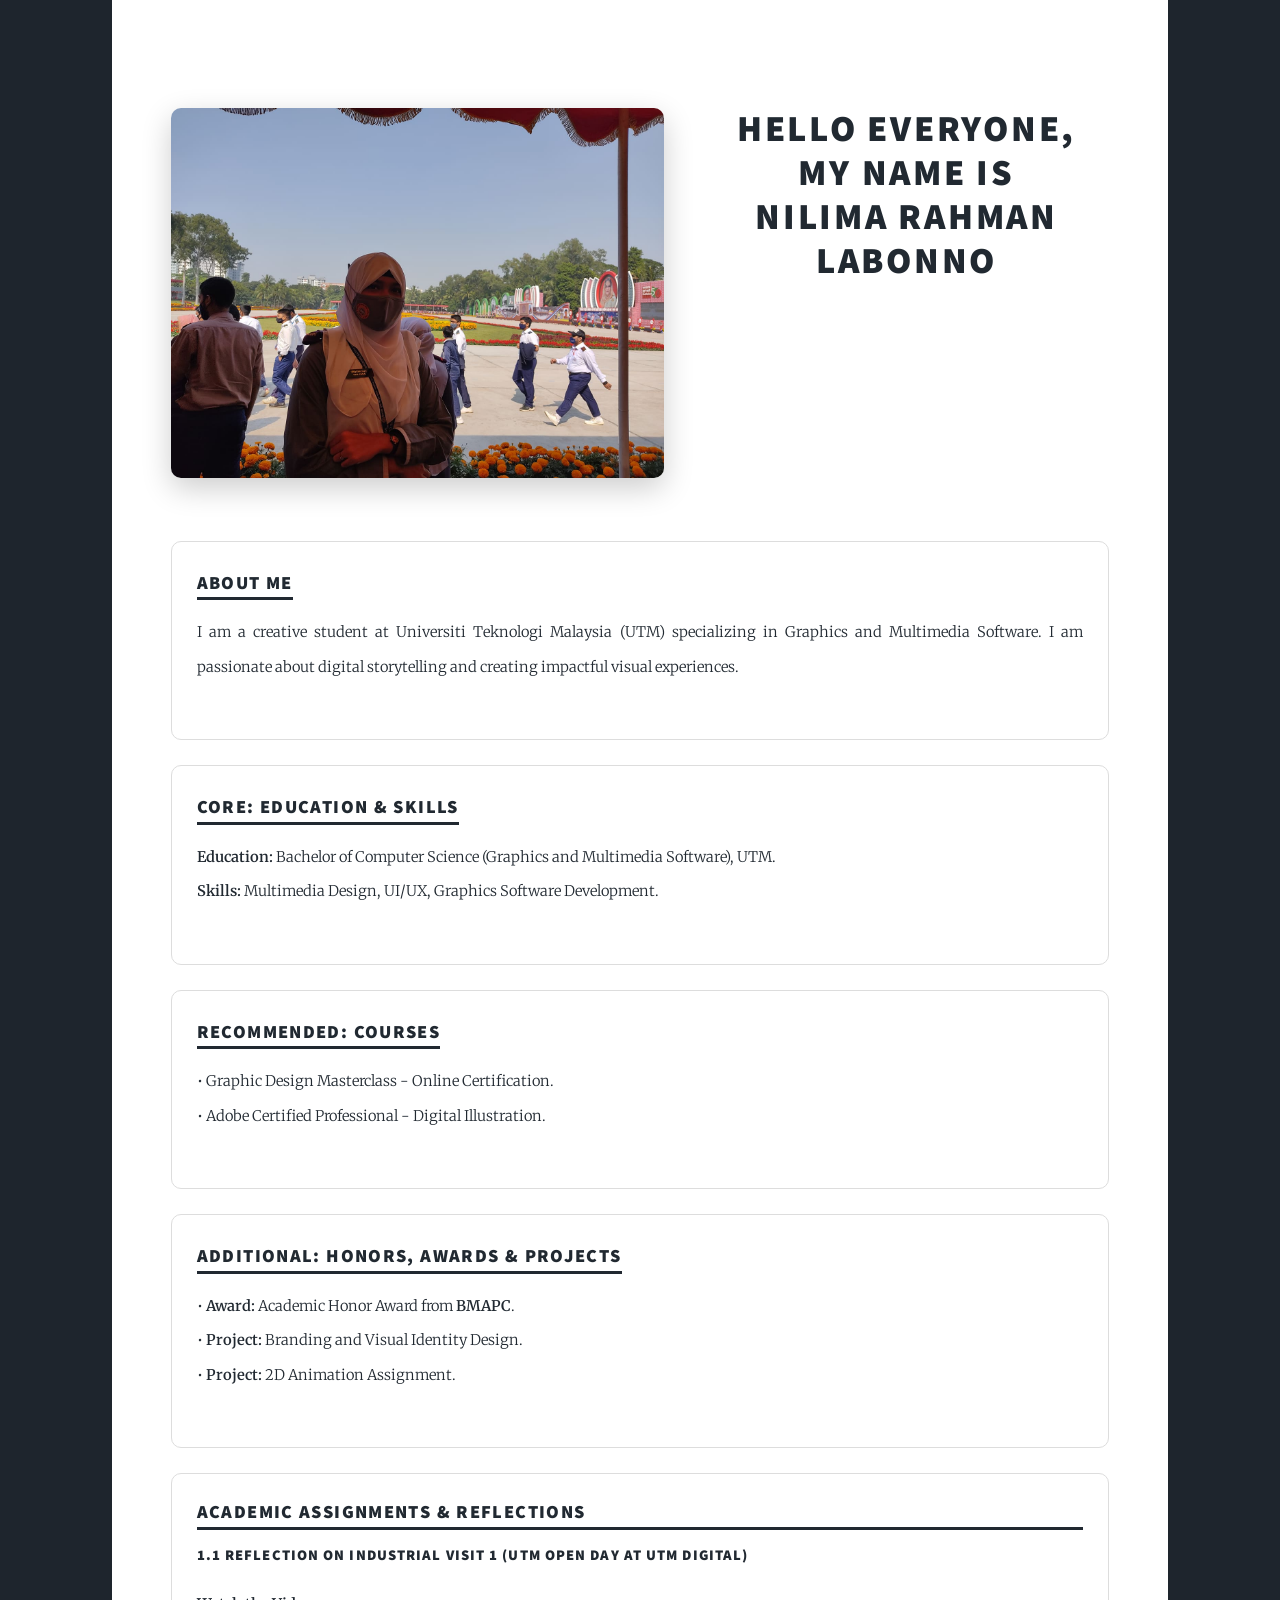
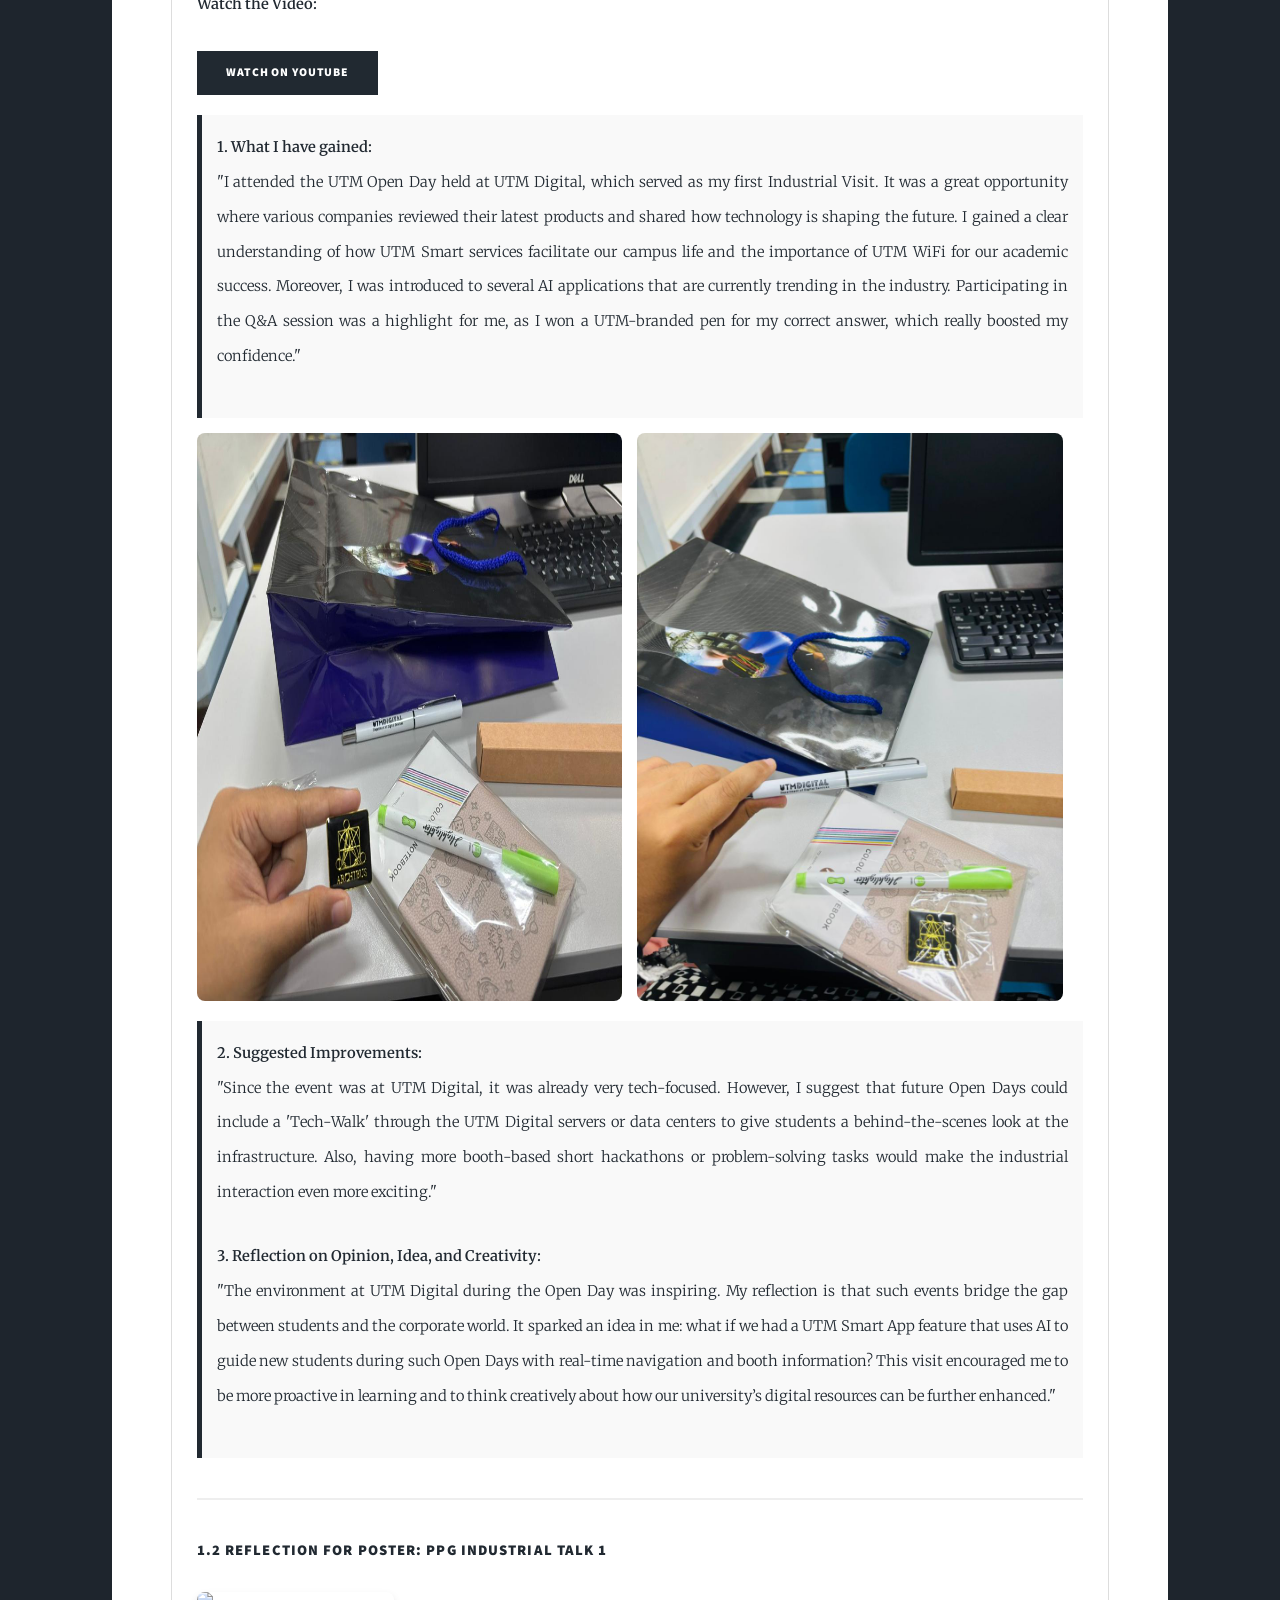
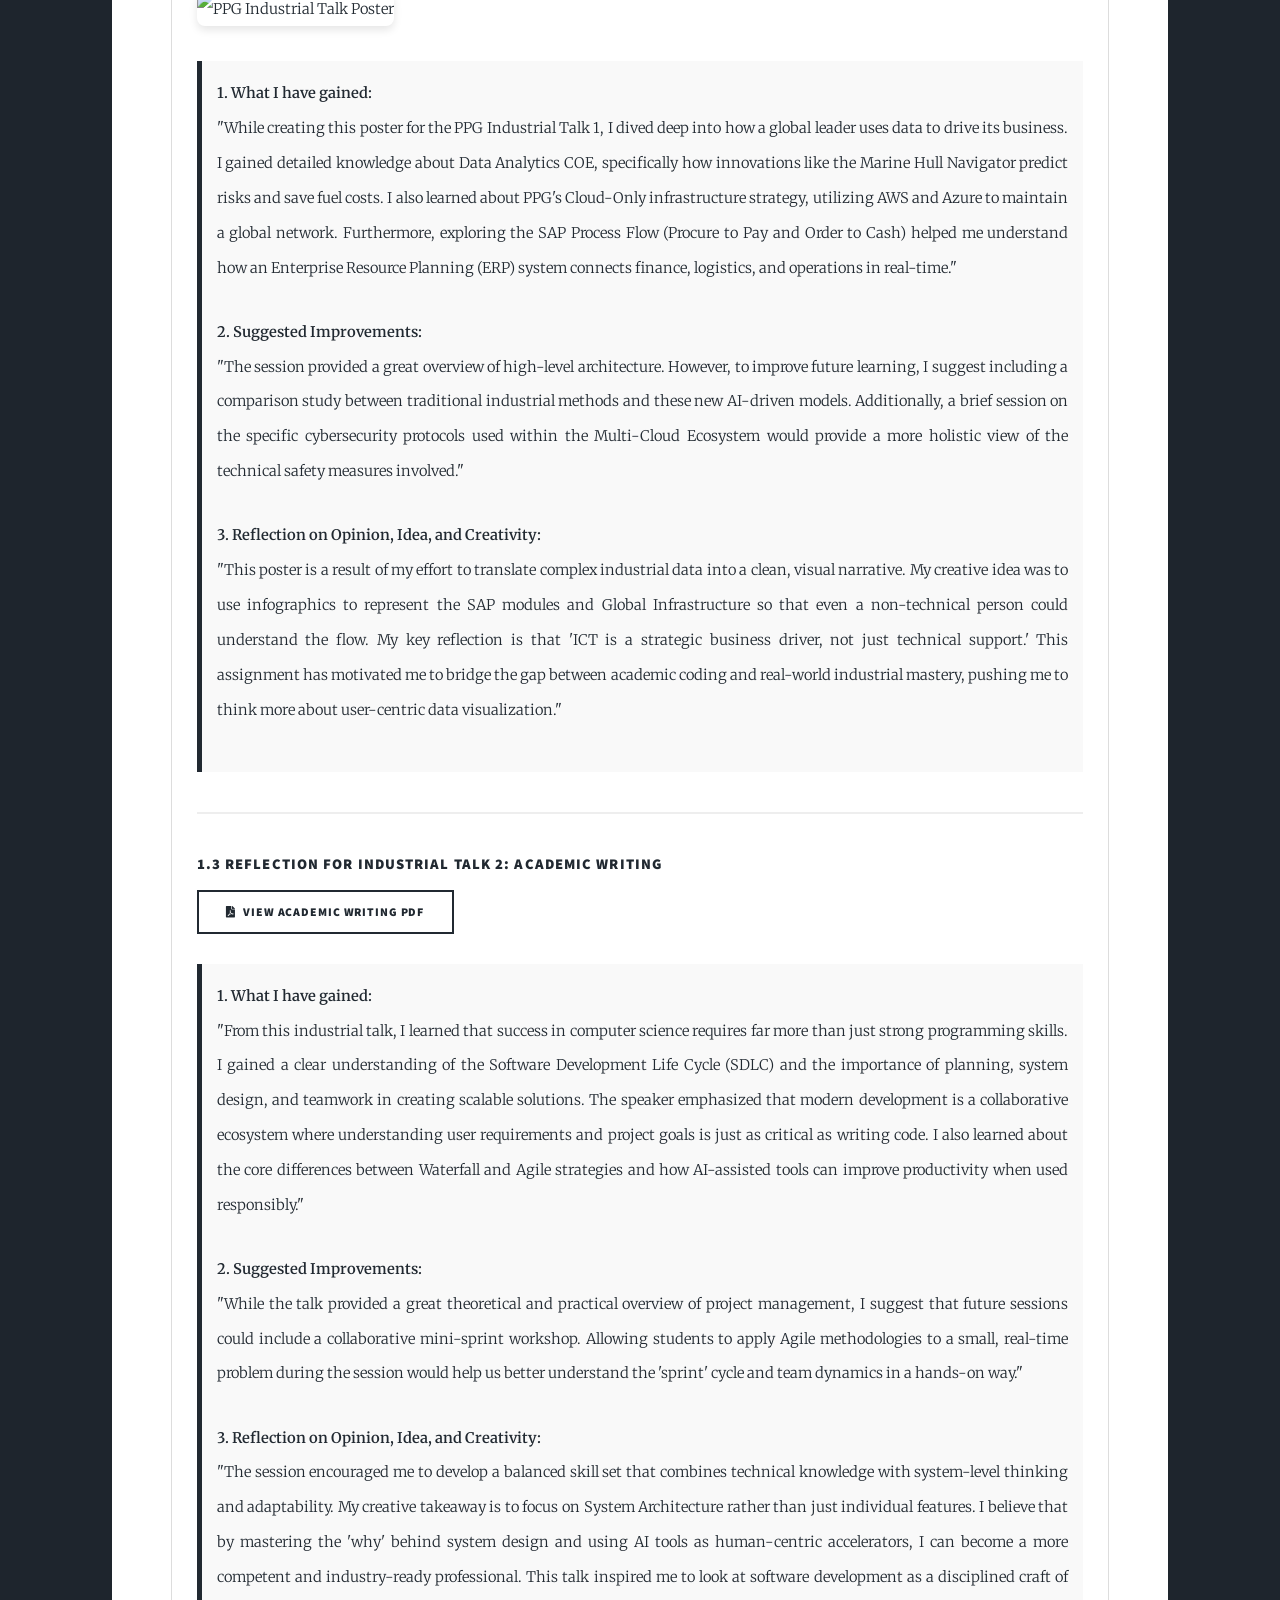
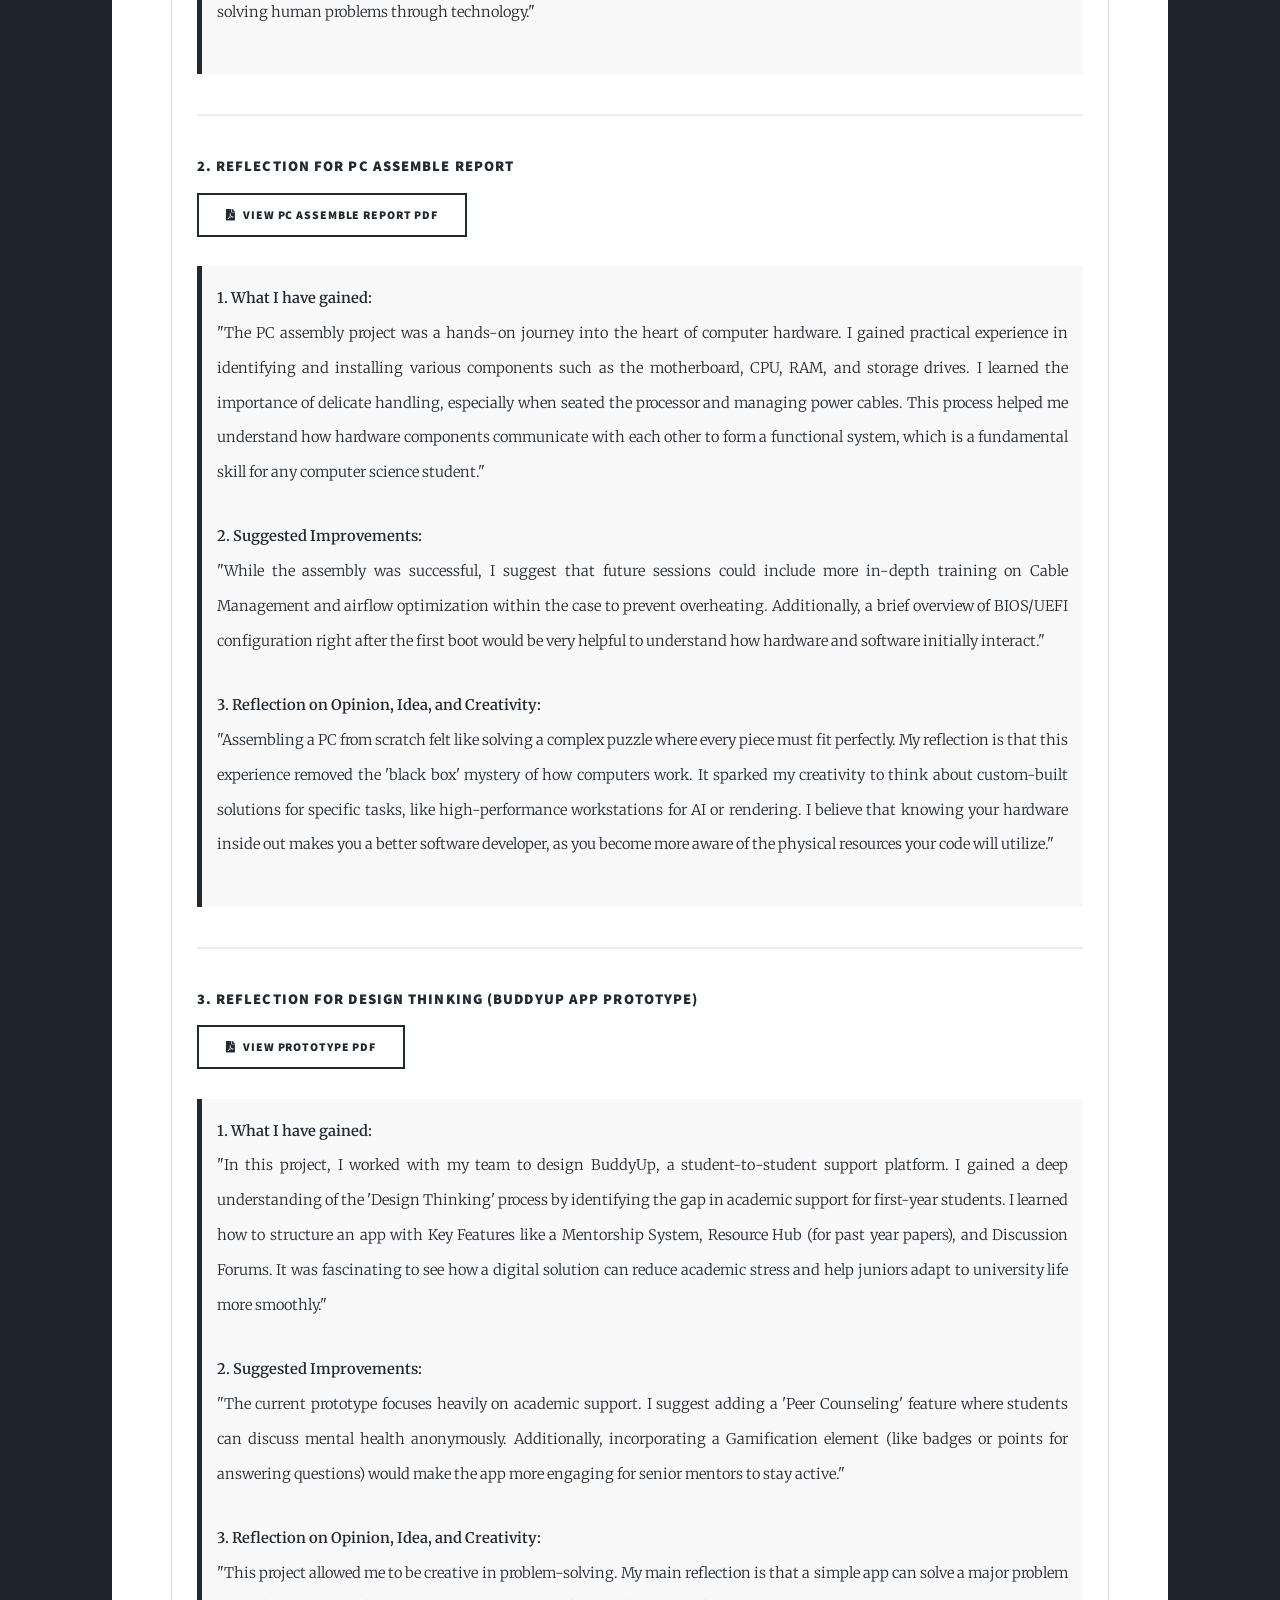
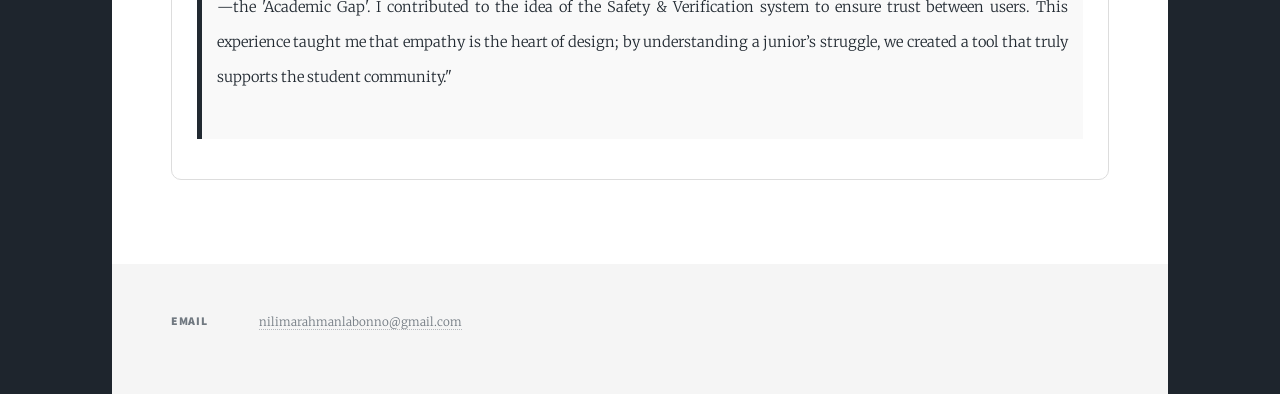
==== commit cdfbc7c6: "Update index.html" ====
--- a/index.html
+++ b/index.html
@@ -7,9 +7,12 @@
 		<link rel="stylesheet" href="assets/css/main.css" />
 		<noscript><link rel="stylesheet" href="assets/css/noscript.css" /></noscript>
 		<style>
+			/* ইন্ট্রো রিমুভ এবং হেডার স্পেসিং ঠিক করা */
 			#intro { display: none !important; } 
 			#header { padding: 2em 0 !important; margin: 0 !important; }
-			
+			#navPanel, #nav { margin-top: 0 !important; }
+
+			/* প্রোফাইল টপ সেকশন ডিজাইন */
 			.profile-top-section {
 				display: flex;
 				align-items: flex-start;
@@ -33,6 +36,7 @@
 				color: #212931;
 			}
 
+			/* ইনফো কার্ড এবং রিফ্লেকশন বক্স */
 			.info-card {
 				text-align: left;
 				background: #ffffff;
@@ -53,6 +57,7 @@
 				padding: 15px;
 				background: #f9f9f9;
 				border-left: 5px solid #212931;
+				margin-bottom: 15px;
 			}
 
 			.assignment-img {
@@ -98,11 +103,30 @@
 
 					<div class="info-card">
 						<h3>About Me</h3>
-						<p>I am a creative student at Universiti Teknologi Malaysia (UTM) specializing in Graphics and Multimedia Software.</p>
-					</div>
-
-					<div class="info-card">
-						<h3>Academic Assignments & Reflections</h3>
+						<p>I am a creative student at Universiti Teknologi Malaysia (UTM) specializing in Graphics and Multimedia Software. I am passionate about digital storytelling and creating impactful visual experiences.</p>
+					</div>
+
+					<div class="info-card">
+						<h3>Core: Education & Skills</h3>
+						<p><strong>Education:</strong> Bachelor of Computer Science (Graphics and Multimedia Software), UTM.<br />
+						<strong>Skills:</strong> Multimedia Design, UI/UX, Graphics Software Development.</p>
+					</div>
+
+					<div class="info-card">
+						<h3>Recommended: Courses</h3>
+						<p>• Graphic Design Masterclass - Online Certification.<br />
+						• Adobe Certified Professional - Digital Illustration.</p>
+					</div>
+
+					<div class="info-card">
+						<h3>Additional: Honors, Awards & Projects</h3>
+						<p>• <strong>Award:</strong> Academic Honor Award from <strong>BMAPC</strong>.<br />
+						• <strong>Project:</strong> Branding and Visual Identity Design.<br />
+						• <strong>Project:</strong> 2D Animation Assignment.</p>
+					</div>
+
+					<div class="info-card">
+						<h3 style="display: block;">Academic Assignments & Reflections</h3>
 
 						<div class="assignment-block">
 							<h4 style="color: #212931; margin-bottom: 10px;">1.1 Reflection on Industrial Visit 1 (UTM Open Day at UTM Digital)</h4>
@@ -152,9 +176,7 @@
 
 						<div class="assignment-block">
 							<h4 style="color: #212931;">1.3 Reflection for Industrial Talk 2: Academic Writing</h4>
-							
-							<p><a href="industrial talk 2 Academic Writing(assignment 3).pdf" class="button icon solid fa-file-pdf">View Academic Writing PDF</a></p>
-
+							<p><a href="industrial talk 2 Academic Writing(assignment 3).pdf" target="_blank" class="button icon solid fa-file-pdf">View Academic Writing PDF</a></p>
 							<div class="reflection-box">
 								<p><strong>1. What I have gained:</strong><br>
 								"From this industrial talk, I learned that success in computer science requires far more than just strong programming skills. I gained a clear understanding of the Software Development Life Cycle (SDLC) and the importance of planning, system design, and teamwork in creating scalable solutions. The speaker emphasized that modern development is a collaborative ecosystem where understanding user requirements and project goals is just as critical as writing code. I also learned about the core differences between Waterfall and Agile strategies and how AI-assisted tools can improve productivity when used responsibly."</p>
@@ -169,9 +191,7 @@
 
 						<div class="assignment-block">
 							<h4 style="color: #212931;">2. Reflection for PC Assemble Report</h4>
-							
-							<p><a href="PC Assemble Report.pdf" class="button icon solid fa-file-pdf">View PC Assemble Report PDF</a></p>
-
+							<p><a href="PC Assemble Report.pdf" target="_blank" class="button icon solid fa-file-pdf">View PC Assemble Report PDF</a></p>
 							<div class="reflection-box">
 								<p><strong>1. What I have gained:</strong><br>
 								"The PC assembly project was a hands-on journey into the heart of computer hardware. I gained practical experience in identifying and installing various components such as the motherboard, CPU, RAM, and storage drives. I learned the importance of delicate handling, especially when seated the processor and managing power cables. This process helped me understand how hardware components communicate with each other to form a functional system, which is a fundamental skill for any computer science student."</p>
@@ -186,9 +206,7 @@
 
 						<div class="assignment-block">
 							<h4 style="color: #212931;">3. Reflection for Design Thinking (BuddyUp App Prototype)</h4>
-							
-							<p><a href="Design thinking (low fidelity prototype).pdf" class="button icon solid fa-file-pdf">View Prototype PDF</a></p>
-
+							<p><a href="Design thinking (low fidelity prototype).pdf" target="_blank" class="button icon solid fa-file-pdf">View Prototype PDF</a></p>
 							<div class="reflection-box">
 								<p><strong>1. What I have gained:</strong><br>
 								"In this project, I worked with my team to design BuddyUp, a student-to-student support platform. I gained a deep understanding of the 'Design Thinking' process by identifying the gap in academic support for first-year students. I learned how to structure an app with Key Features like a Mentorship System, Resource Hub (for past year papers), and Discussion Forums. It was fascinating to see how a digital solution can reduce academic stress and help juniors adapt to university life more smoothly."</p>
@@ -218,4 +236,5 @@
 		<script src="assets/js/main.js"></script>
 	</body>
 </html>
-
+			
+					
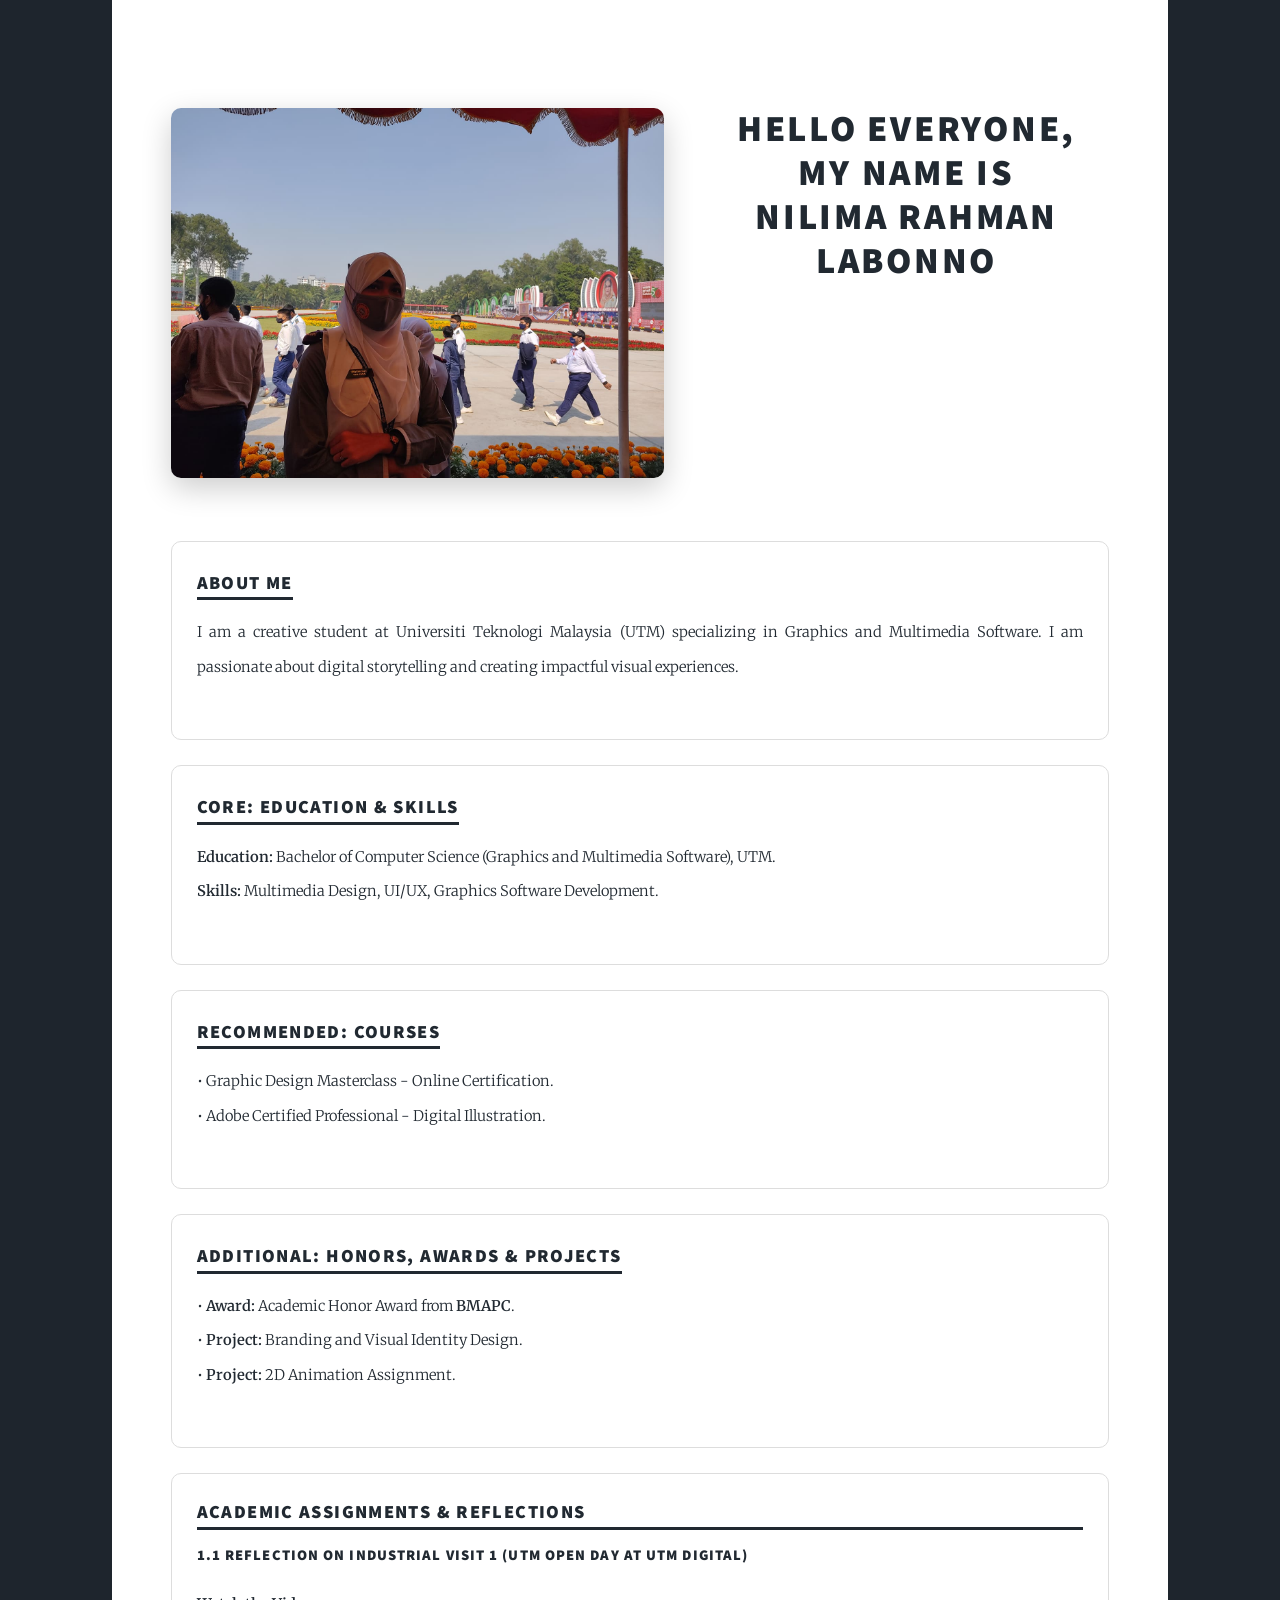
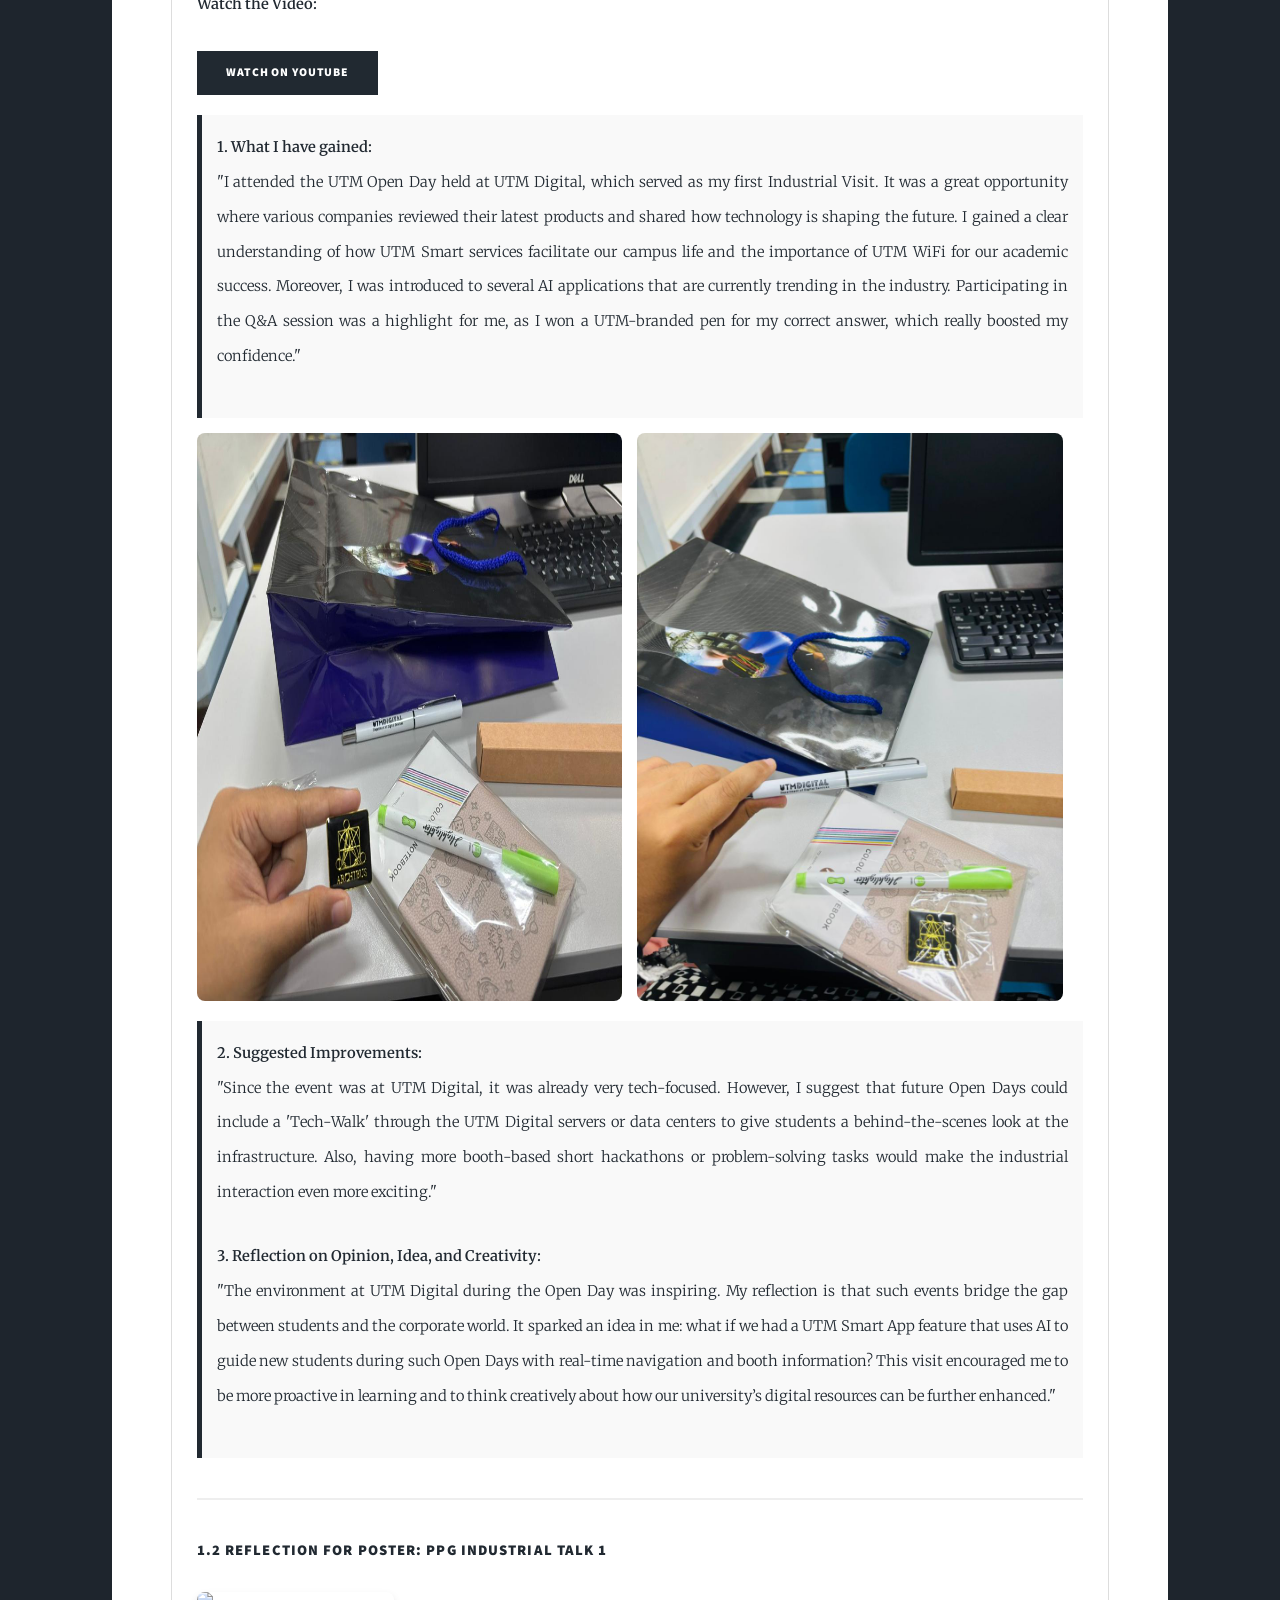
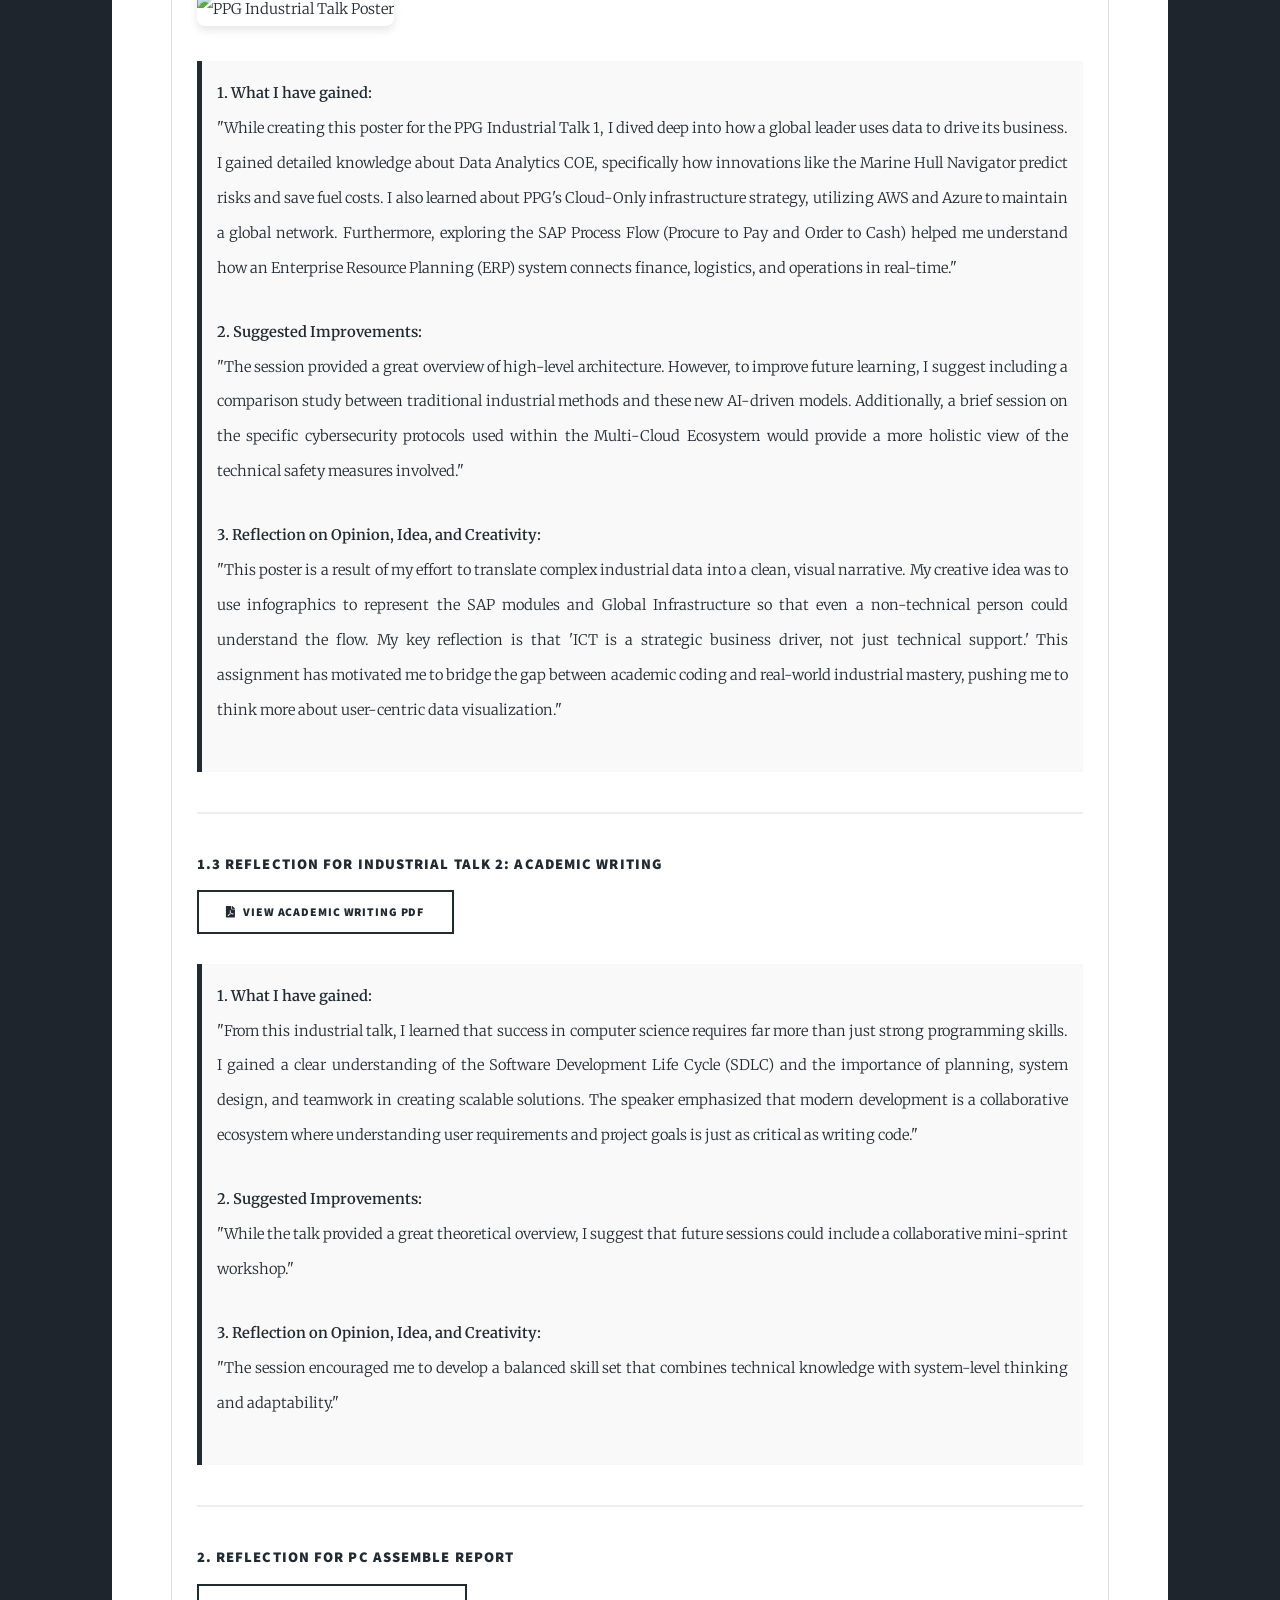
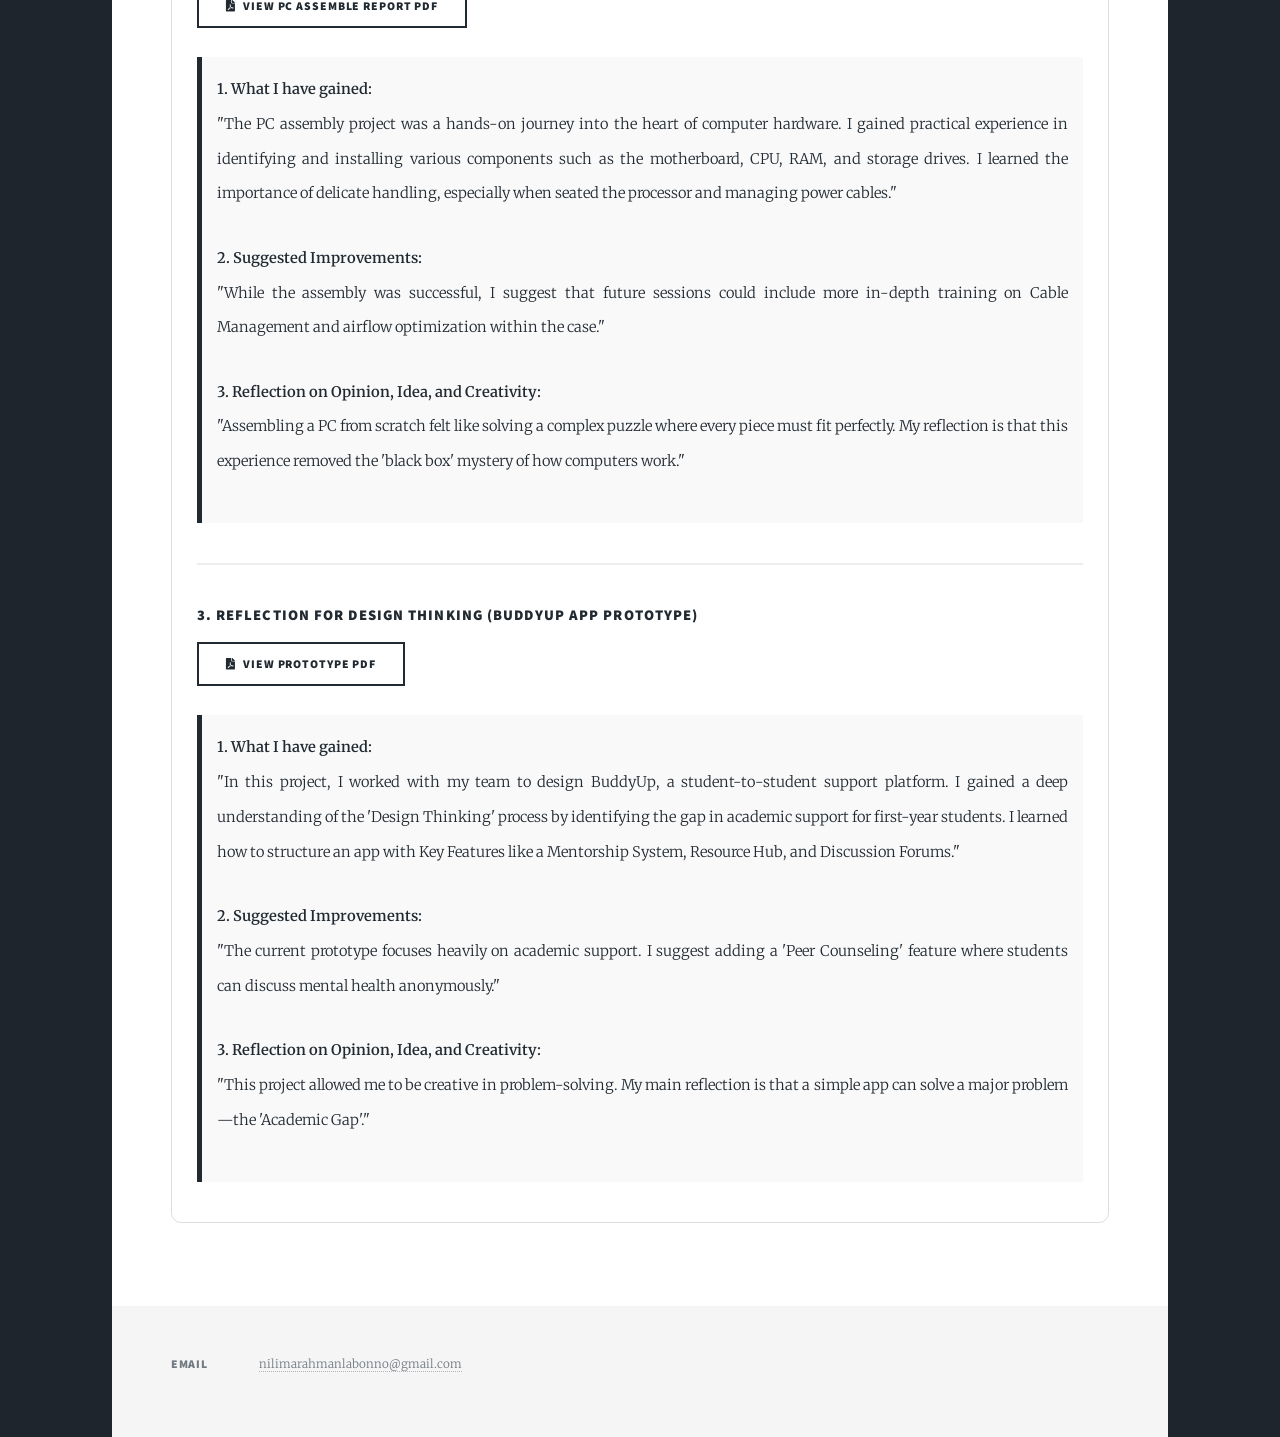
==== commit edb27afa: "Update index.html" ====
--- a/index.html
+++ b/index.html
@@ -7,12 +7,12 @@
 		<link rel="stylesheet" href="assets/css/main.css" />
 		<noscript><link rel="stylesheet" href="assets/css/noscript.css" /></noscript>
 		<style>
-			/* ইন্ট্রো রিমুভ এবং হেডার স্পেসিং ঠিক করা */
+			/* ১. ইন্ট্রো রিমুভ এবং হেডার স্পেসিং ঠিক করা */
 			#intro { display: none !important; } 
 			#header { padding: 2em 0 !important; margin: 0 !important; }
 			#navPanel, #nav { margin-top: 0 !important; }
 
-			/* প্রোফাইল টপ সেকশন ডিজাইন */
+			/* ২. প্রোফাইল টপ সেকশন ডিজাইন */
 			.profile-top-section {
 				display: flex;
 				align-items: flex-start;
@@ -36,7 +36,7 @@
 				color: #212931;
 			}
 
-			/* ইনফো কার্ড এবং রিফ্লেকশন বক্স */
+			/* ৩. ইনফো কার্ড এবং রিফ্লেকশন বক্স */
 			.info-card {
 				text-align: left;
 				background: #ffffff;
@@ -179,11 +179,11 @@
 							<p><a href="industrial talk 2 Academic Writing(assignment 3).pdf" target="_blank" class="button icon solid fa-file-pdf">View Academic Writing PDF</a></p>
 							<div class="reflection-box">
 								<p><strong>1. What I have gained:</strong><br>
-								"From this industrial talk, I learned that success in computer science requires far more than just strong programming skills. I gained a clear understanding of the Software Development Life Cycle (SDLC) and the importance of planning, system design, and teamwork in creating scalable solutions. The speaker emphasized that modern development is a collaborative ecosystem where understanding user requirements and project goals is just as critical as writing code. I also learned about the core differences between Waterfall and Agile strategies and how AI-assisted tools can improve productivity when used responsibly."</p>
-								<p><strong>2. Suggested Improvements:</strong><br>
-								"While the talk provided a great theoretical and practical overview of project management, I suggest that future sessions could include a collaborative mini-sprint workshop. Allowing students to apply Agile methodologies to a small, real-time problem during the session would help us better understand the 'sprint' cycle and team dynamics in a hands-on way."</p>
-								<p><strong>3. Reflection on Opinion, Idea, and Creativity:</strong><br>
-								"The session encouraged me to develop a balanced skill set that combines technical knowledge with system-level thinking and adaptability. My creative takeaway is to focus on System Architecture rather than just individual features. I believe that by mastering the 'why' behind system design and using AI tools as human-centric accelerators, I can become a more competent and industry-ready professional. This talk inspired me to look at software development as a disciplined craft of solving human problems through technology."</p>
+								"From this industrial talk, I learned that success in computer science requires far more than just strong programming skills. I gained a clear understanding of the Software Development Life Cycle (SDLC) and the importance of planning, system design, and teamwork in creating scalable solutions. The speaker emphasized that modern development is a collaborative ecosystem where understanding user requirements and project goals is just as critical as writing code."</p>
+								<p><strong>2. Suggested Improvements:</strong><br>
+								"While the talk provided a great theoretical overview, I suggest that future sessions could include a collaborative mini-sprint workshop."</p>
+								<p><strong>3. Reflection on Opinion, Idea, and Creativity:</strong><br>
+								"The session encouraged me to develop a balanced skill set that combines technical knowledge with system-level thinking and adaptability."</p>
 							</div>
 						</div>
 
@@ -194,11 +194,11 @@
 							<p><a href="PC Assemble Report.pdf" target="_blank" class="button icon solid fa-file-pdf">View PC Assemble Report PDF</a></p>
 							<div class="reflection-box">
 								<p><strong>1. What I have gained:</strong><br>
-								"The PC assembly project was a hands-on journey into the heart of computer hardware. I gained practical experience in identifying and installing various components such as the motherboard, CPU, RAM, and storage drives. I learned the importance of delicate handling, especially when seated the processor and managing power cables. This process helped me understand how hardware components communicate with each other to form a functional system, which is a fundamental skill for any computer science student."</p>
-								<p><strong>2. Suggested Improvements:</strong><br>
-								"While the assembly was successful, I suggest that future sessions could include more in-depth training on Cable Management and airflow optimization within the case to prevent overheating. Additionally, a brief overview of BIOS/UEFI configuration right after the first boot would be very helpful to understand how hardware and software initially interact."</p>
-								<p><strong>3. Reflection on Opinion, Idea, and Creativity:</strong><br>
-								"Assembling a PC from scratch felt like solving a complex puzzle where every piece must fit perfectly. My reflection is that this experience removed the 'black box' mystery of how computers work. It sparked my creativity to think about custom-built solutions for specific tasks, like high-performance workstations for AI or rendering. I believe that knowing your hardware inside out makes you a better software developer, as you become more aware of the physical resources your code will utilize."</p>
+								"The PC assembly project was a hands-on journey into the heart of computer hardware. I gained practical experience in identifying and installing various components such as the motherboard, CPU, RAM, and storage drives. I learned the importance of delicate handling, especially when seated the processor and managing power cables."</p>
+								<p><strong>2. Suggested Improvements:</strong><br>
+								"While the assembly was successful, I suggest that future sessions could include more in-depth training on Cable Management and airflow optimization within the case."</p>
+								<p><strong>3. Reflection on Opinion, Idea, and Creativity:</strong><br>
+								"Assembling a PC from scratch felt like solving a complex puzzle where every piece must fit perfectly. My reflection is that this experience removed the 'black box' mystery of how computers work."</p>
 							</div>
 						</div>
 
@@ -209,11 +209,11 @@
 							<p><a href="Design thinking (low fidelity prototype).pdf" target="_blank" class="button icon solid fa-file-pdf">View Prototype PDF</a></p>
 							<div class="reflection-box">
 								<p><strong>1. What I have gained:</strong><br>
-								"In this project, I worked with my team to design BuddyUp, a student-to-student support platform. I gained a deep understanding of the 'Design Thinking' process by identifying the gap in academic support for first-year students. I learned how to structure an app with Key Features like a Mentorship System, Resource Hub (for past year papers), and Discussion Forums. It was fascinating to see how a digital solution can reduce academic stress and help juniors adapt to university life more smoothly."</p>
-								<p><strong>2. Suggested Improvements:</strong><br>
-								"The current prototype focuses heavily on academic support. I suggest adding a 'Peer Counseling' feature where students can discuss mental health anonymously. Additionally, incorporating a Gamification element (like badges or points for answering questions) would make the app more engaging for senior mentors to stay active."</p>
-								<p><strong>3. Reflection on Opinion, Idea, and Creativity:</strong><br>
-								"This project allowed me to be creative in problem-solving. My main reflection is that a simple app can solve a major problem—the 'Academic Gap'. I contributed to the idea of the Safety & Verification system to ensure trust between users. This experience taught me that empathy is the heart of design; by understanding a junior’s struggle, we created a tool that truly supports the student community."</p>
+								"In this project, I worked with my team to design BuddyUp, a student-to-student support platform. I gained a deep understanding of the 'Design Thinking' process by identifying the gap in academic support for first-year students. I learned how to structure an app with Key Features like a Mentorship System, Resource Hub, and Discussion Forums."</p>
+								<p><strong>2. Suggested Improvements:</strong><br>
+								"The current prototype focuses heavily on academic support. I suggest adding a 'Peer Counseling' feature where students can discuss mental health anonymously."</p>
+								<p><strong>3. Reflection on Opinion, Idea, and Creativity:</strong><br>
+								"This project allowed me to be creative in problem-solving. My main reflection is that a simple app can solve a major problem—the 'Academic Gap'."</p>
 							</div>
 						</div>
 					</div>
@@ -236,5 +236,3 @@
 		<script src="assets/js/main.js"></script>
 	</body>
 </html>
-			
-					
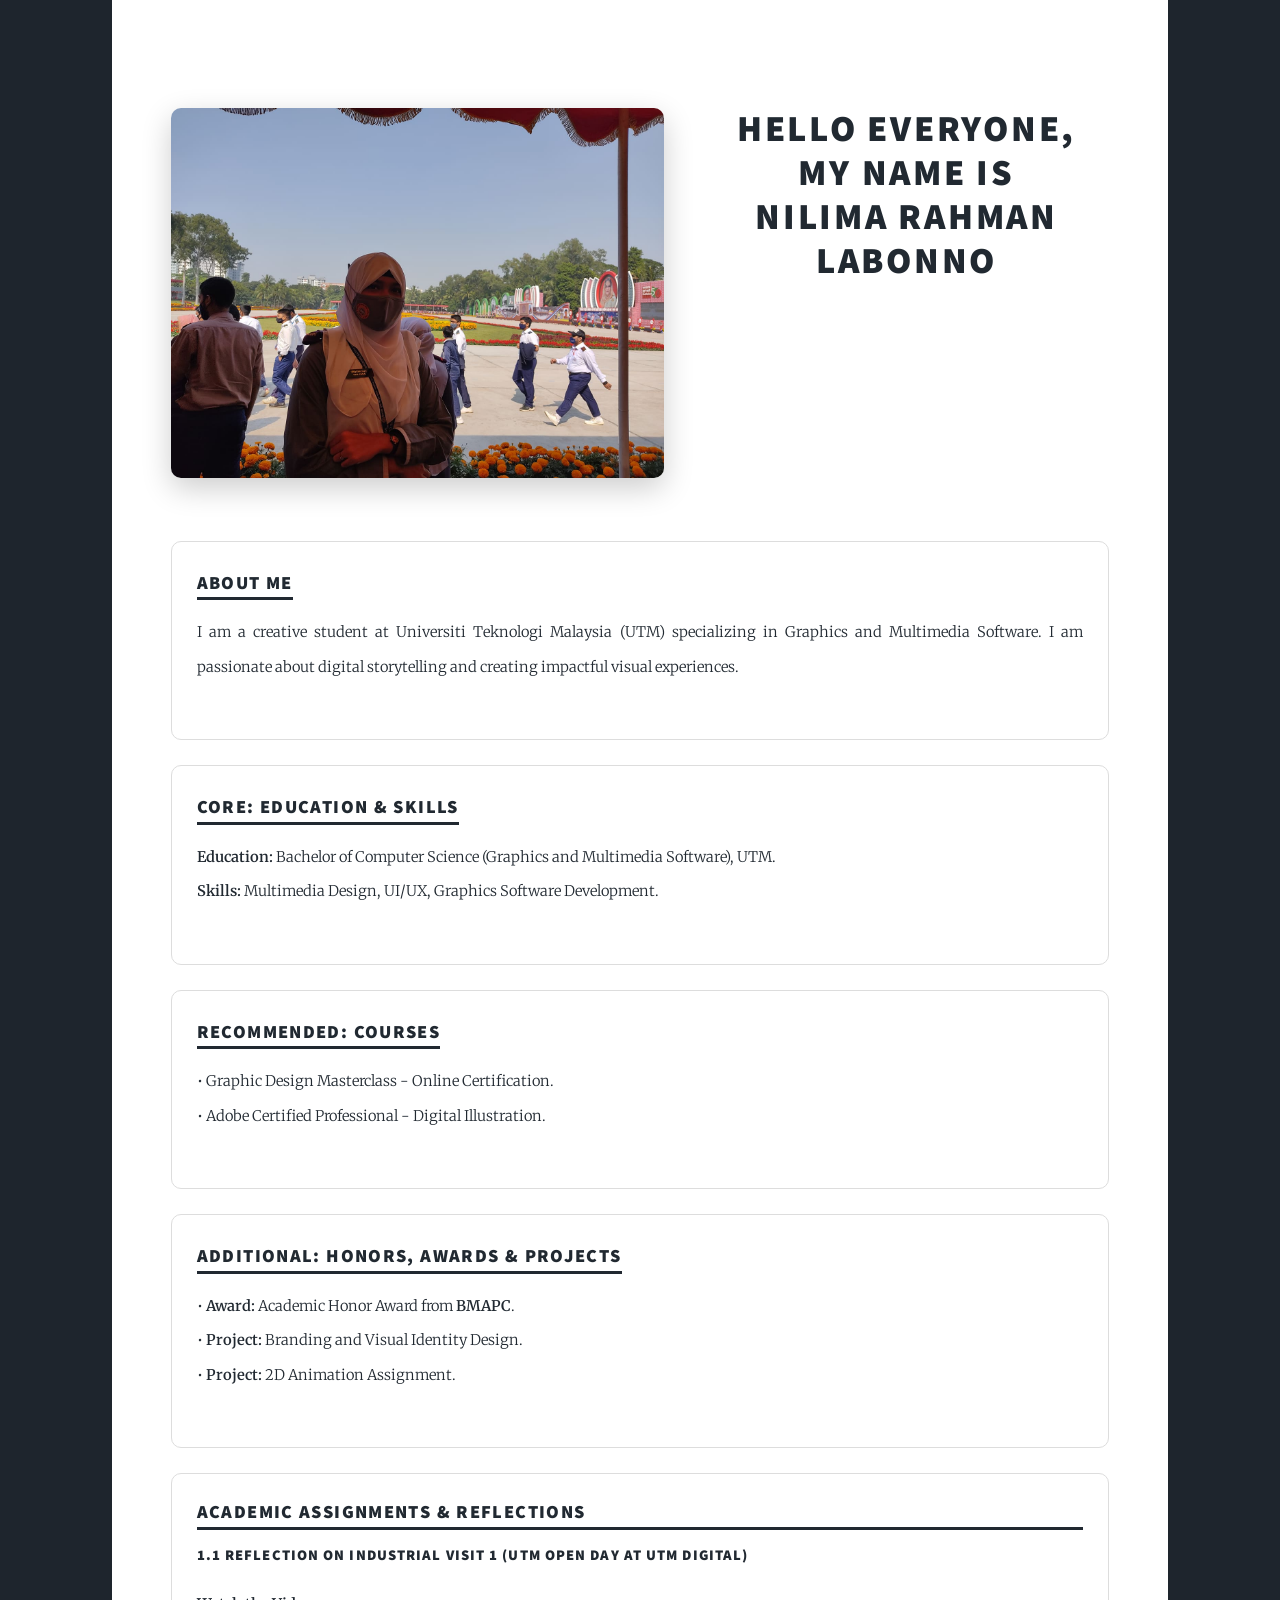
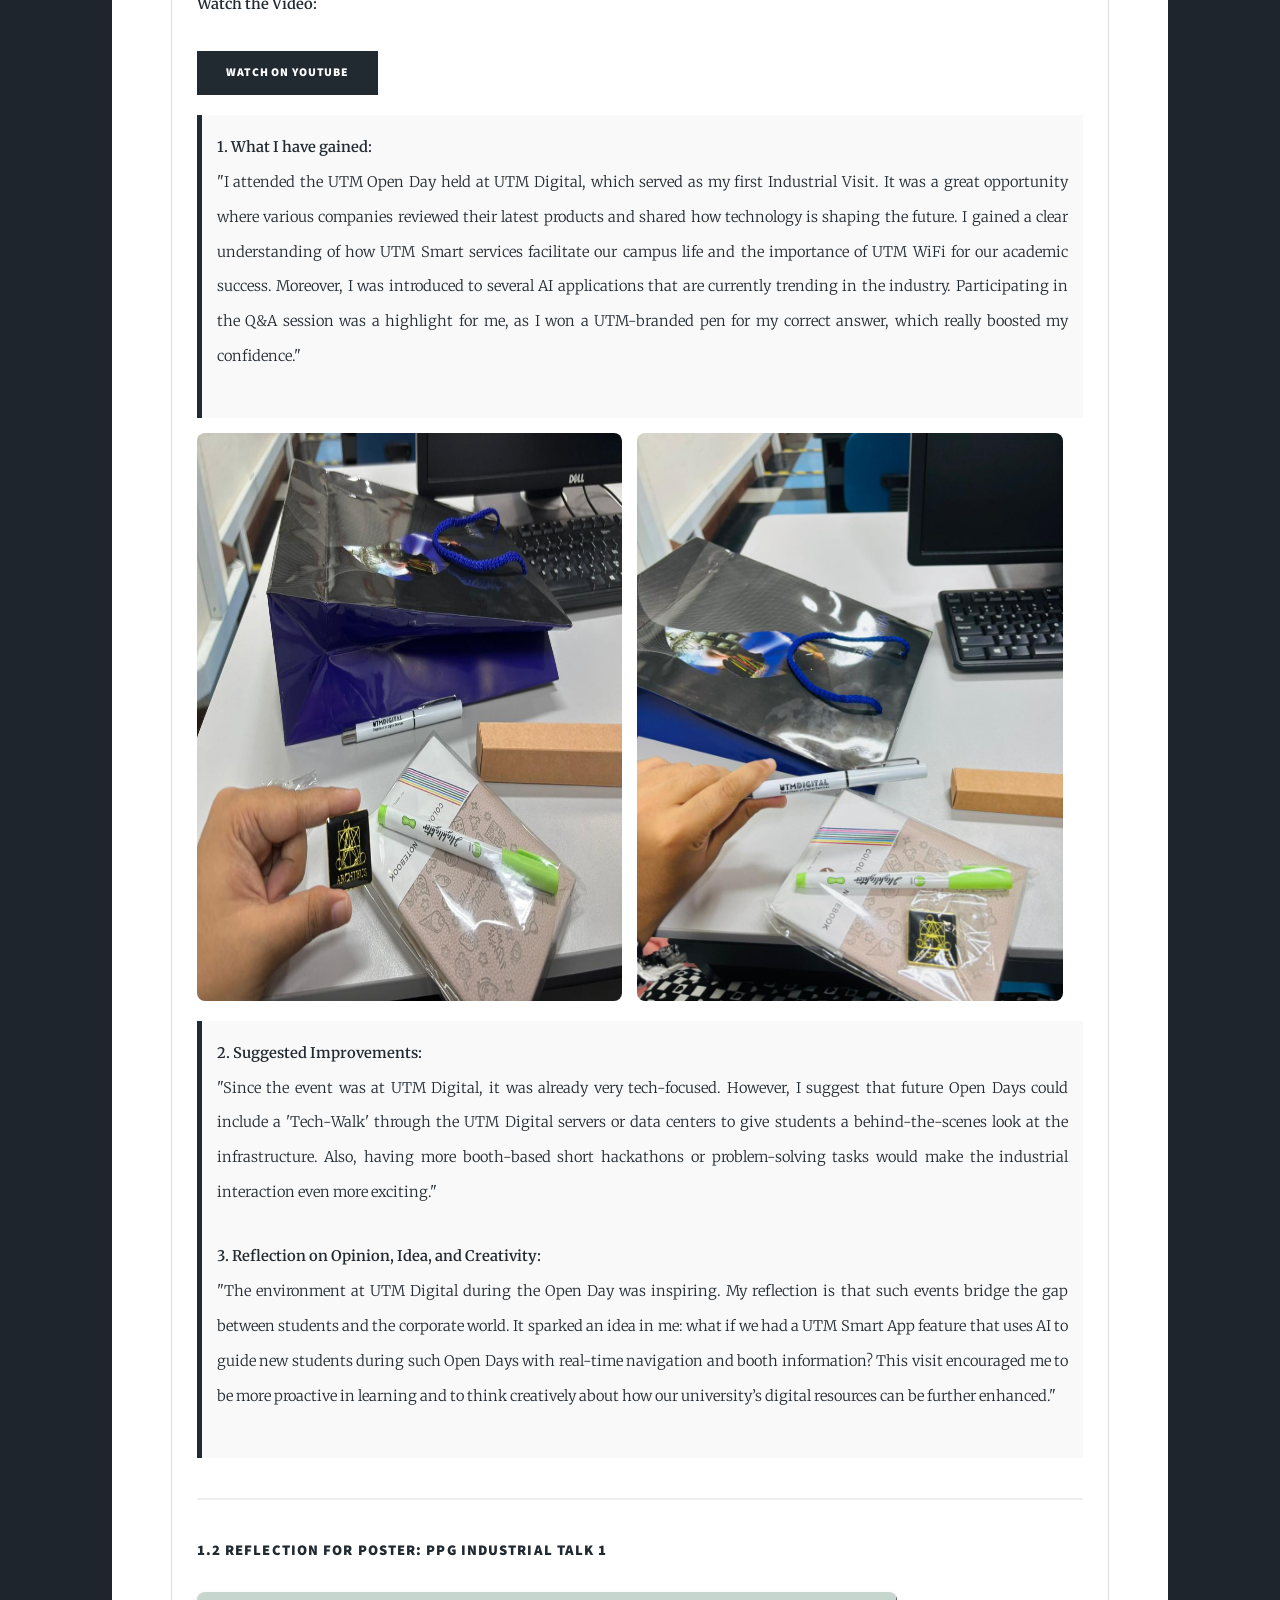
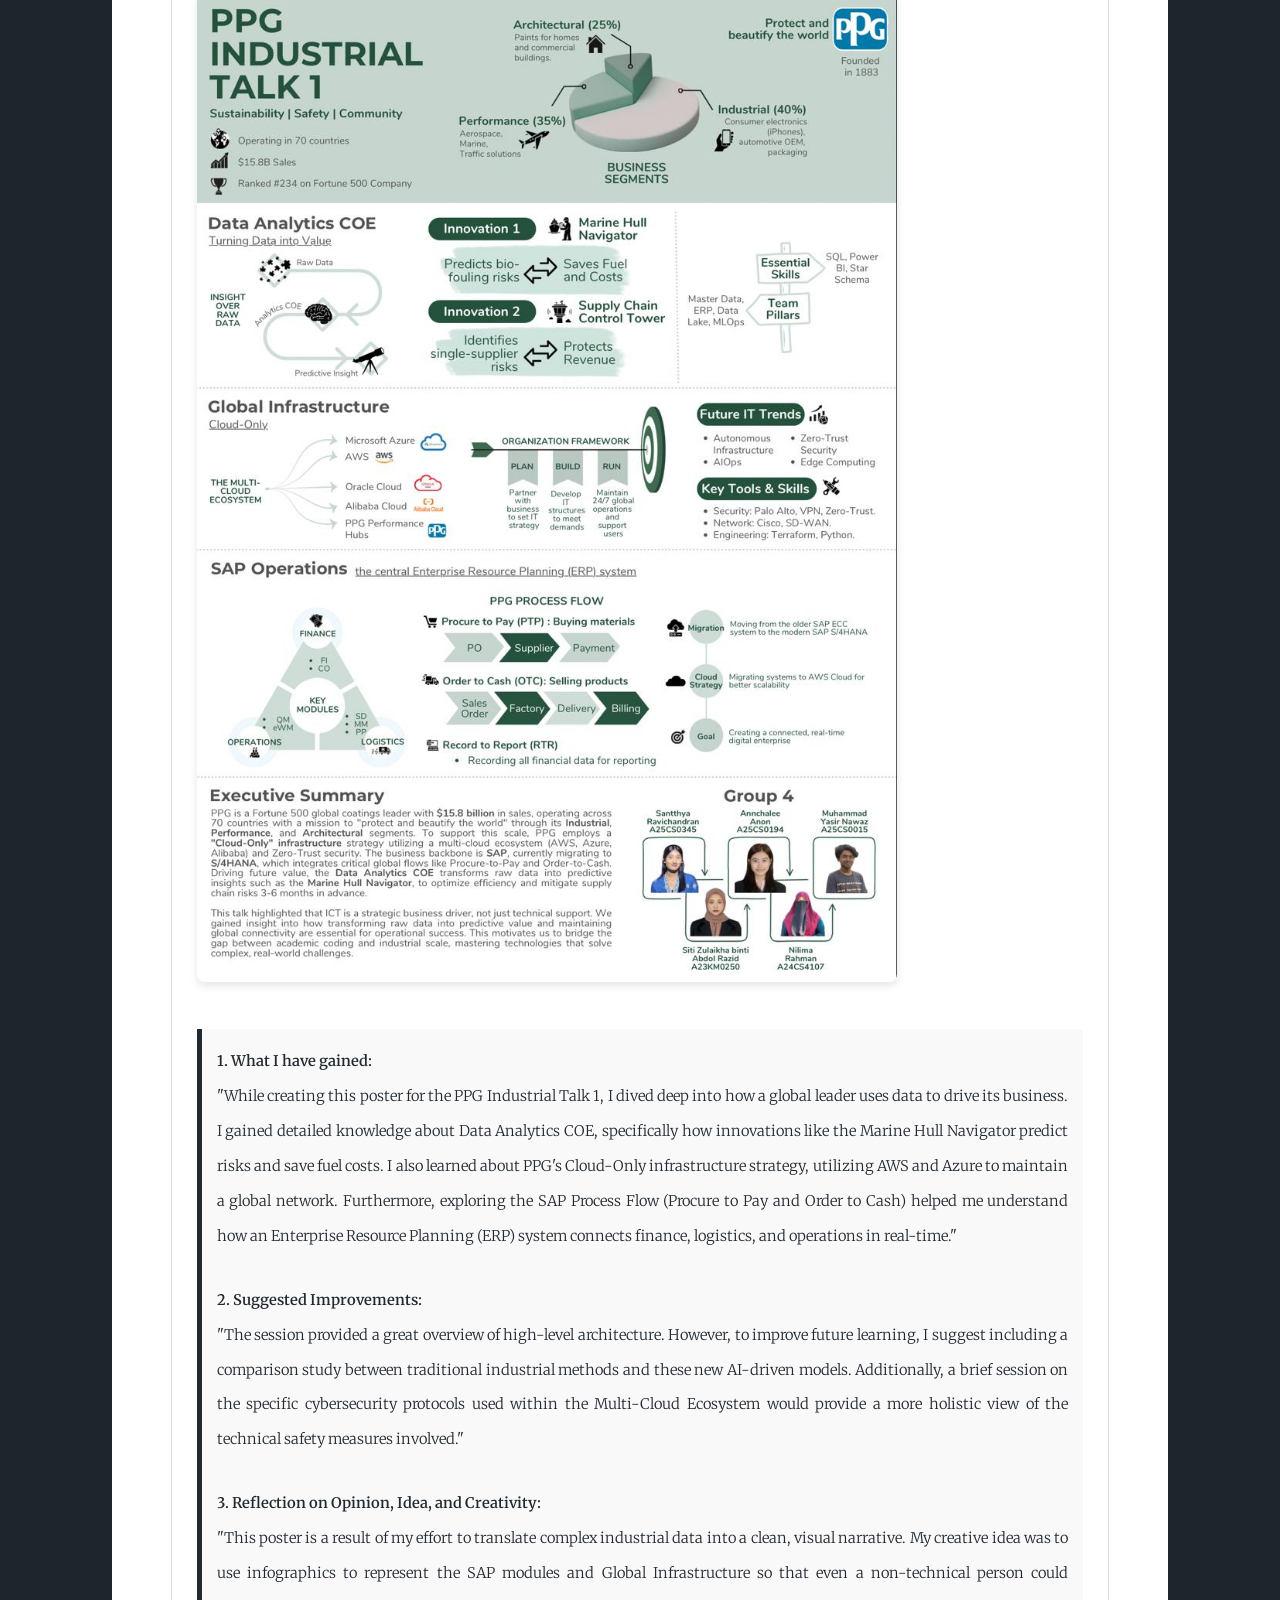
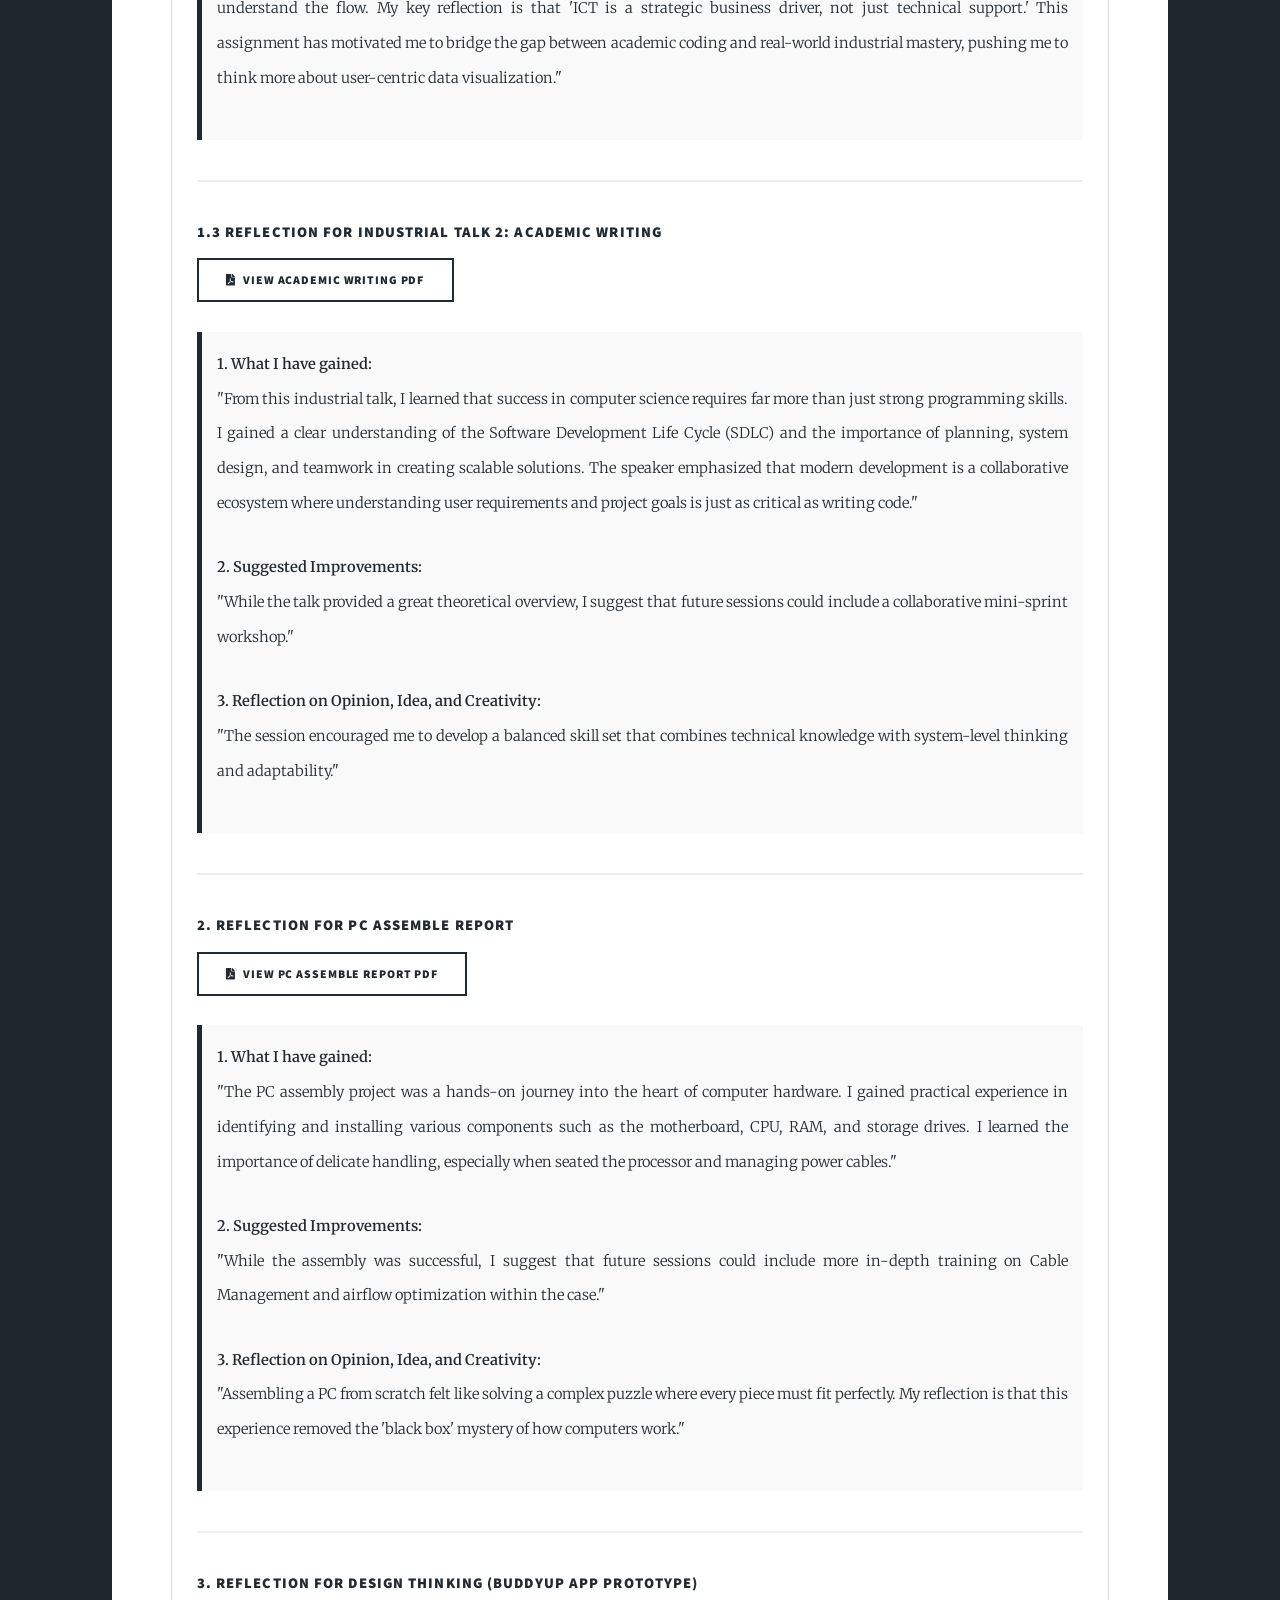
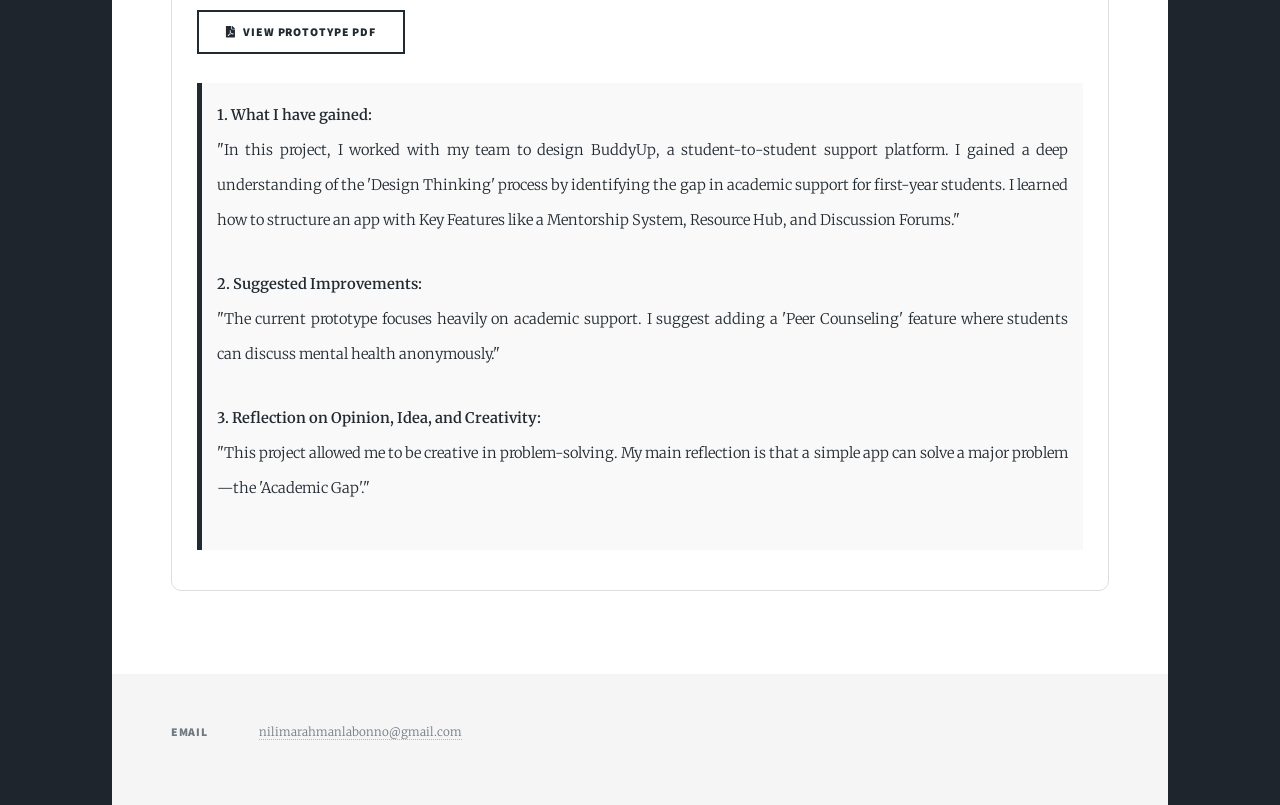
==== commit f0911314: "Update index.html" ====
--- a/index.html
+++ b/index.html
@@ -160,7 +160,7 @@
 						<div class="assignment-block">
 							<h4 style="color: #212931;">1.2 Reflection for Poster: PPG Industrial Talk 1</h4>
 							
-							<img src="poster for industrial talk1( assignment 2).jpeg" alt="PPG Industrial Talk Poster" class="assignment-img">
+							<img src="poster for industrial talk1(assignment 2).jpeg" alt="PPG Industrial Talk Poster" class="assignment-img">
 
 							<div class="reflection-box">
 								<p><strong>1. What I have gained:</strong><br>
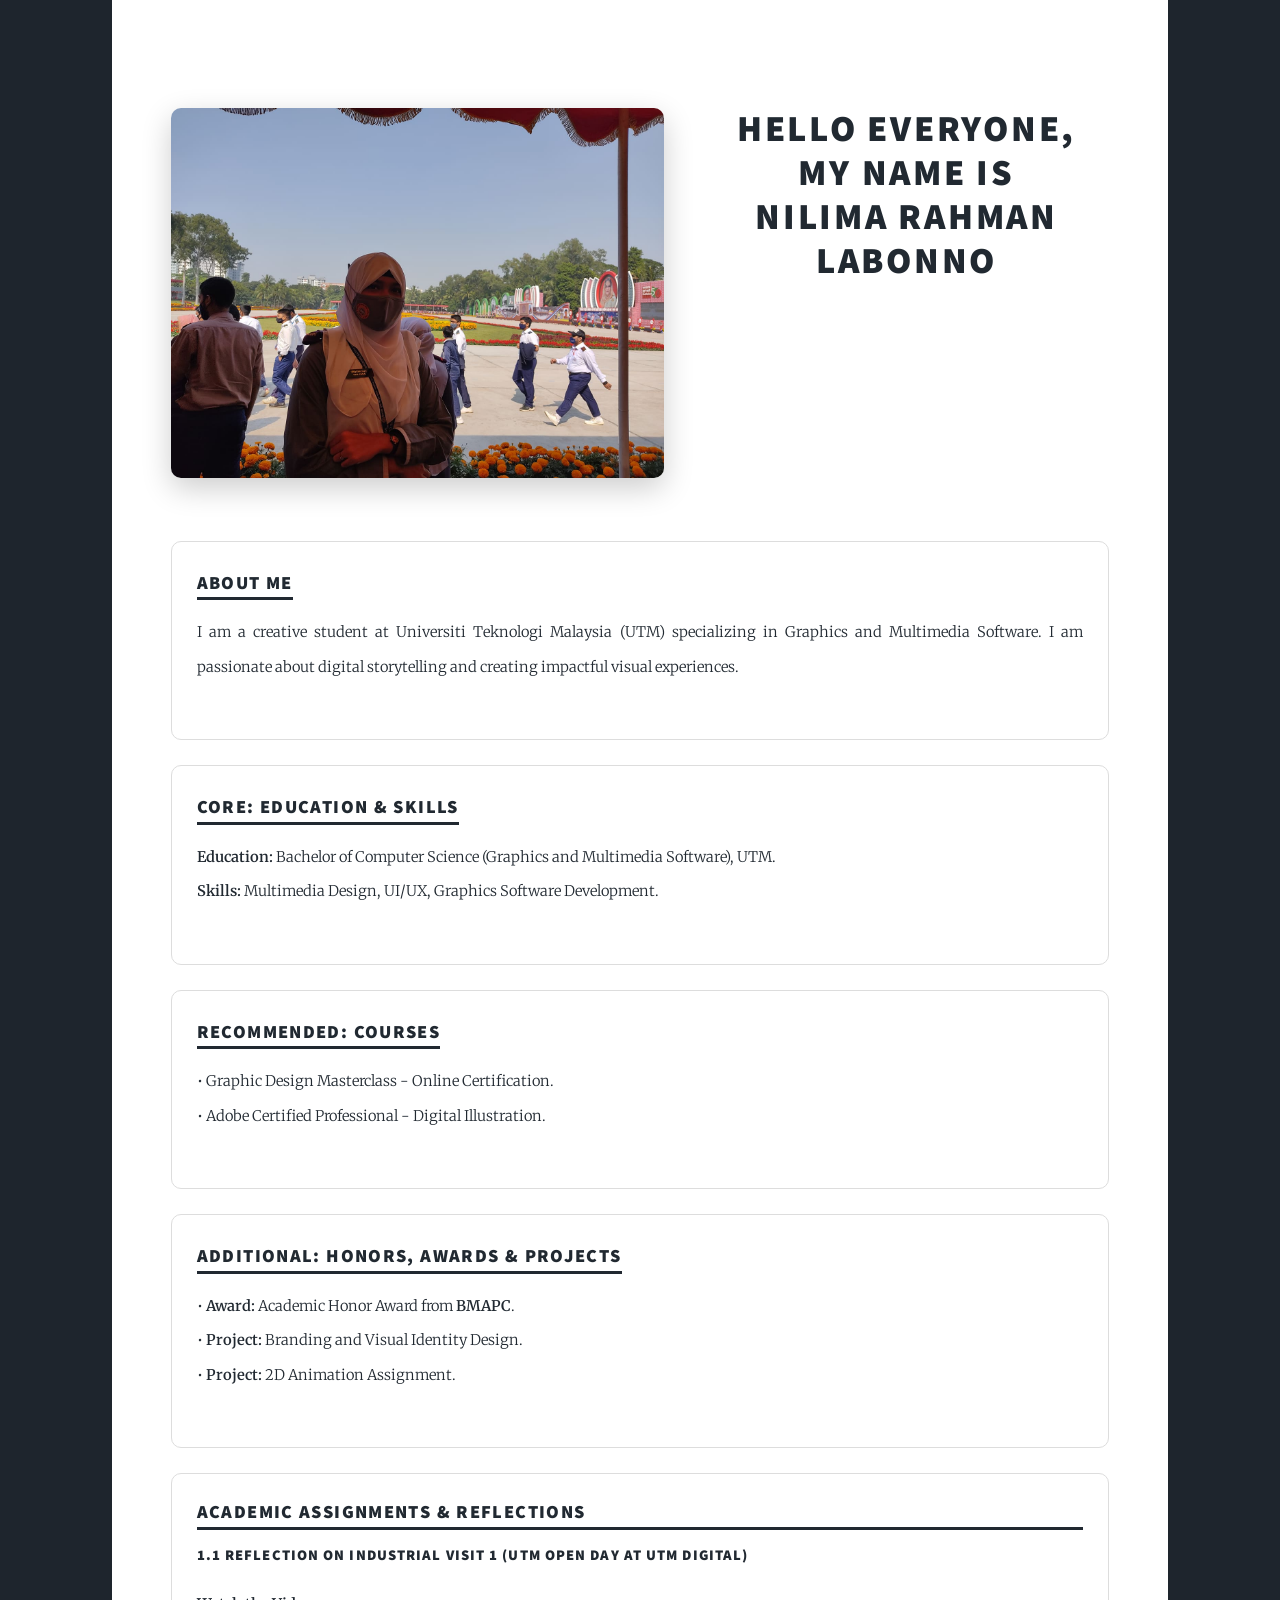
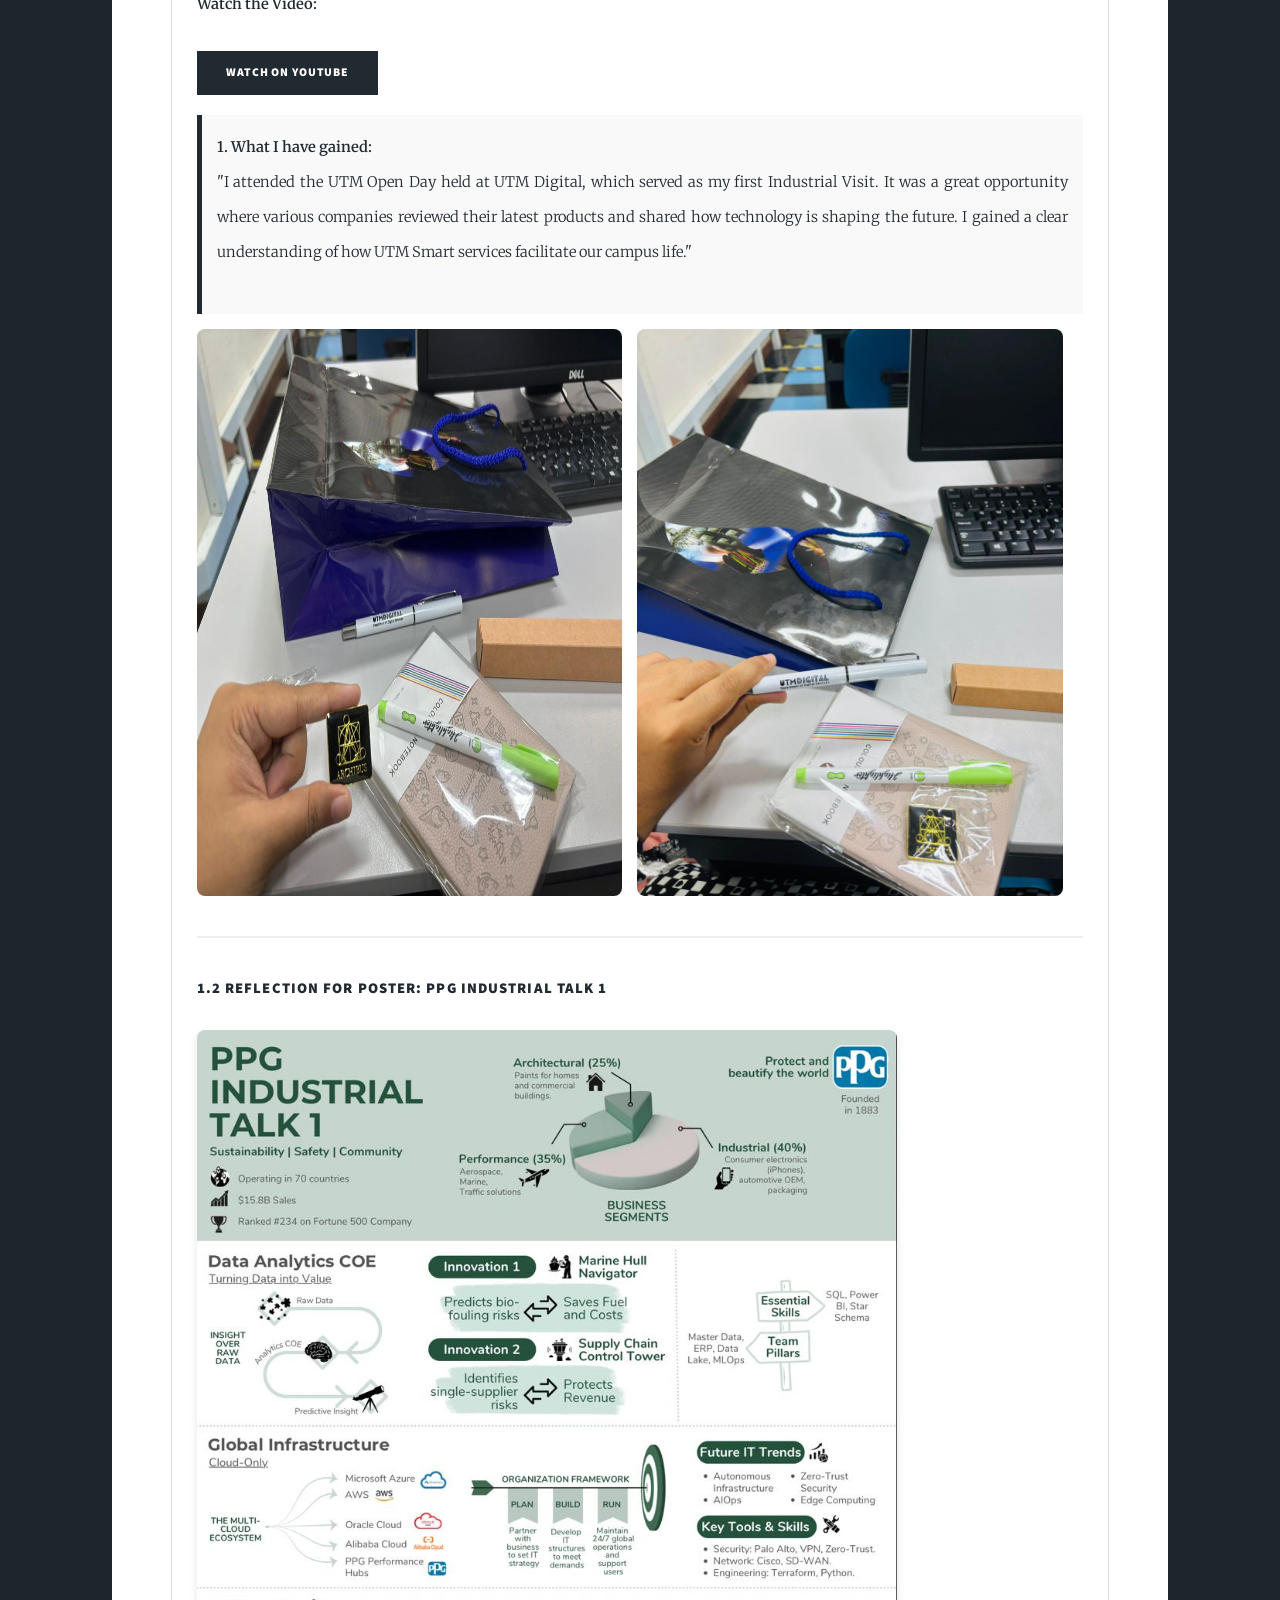
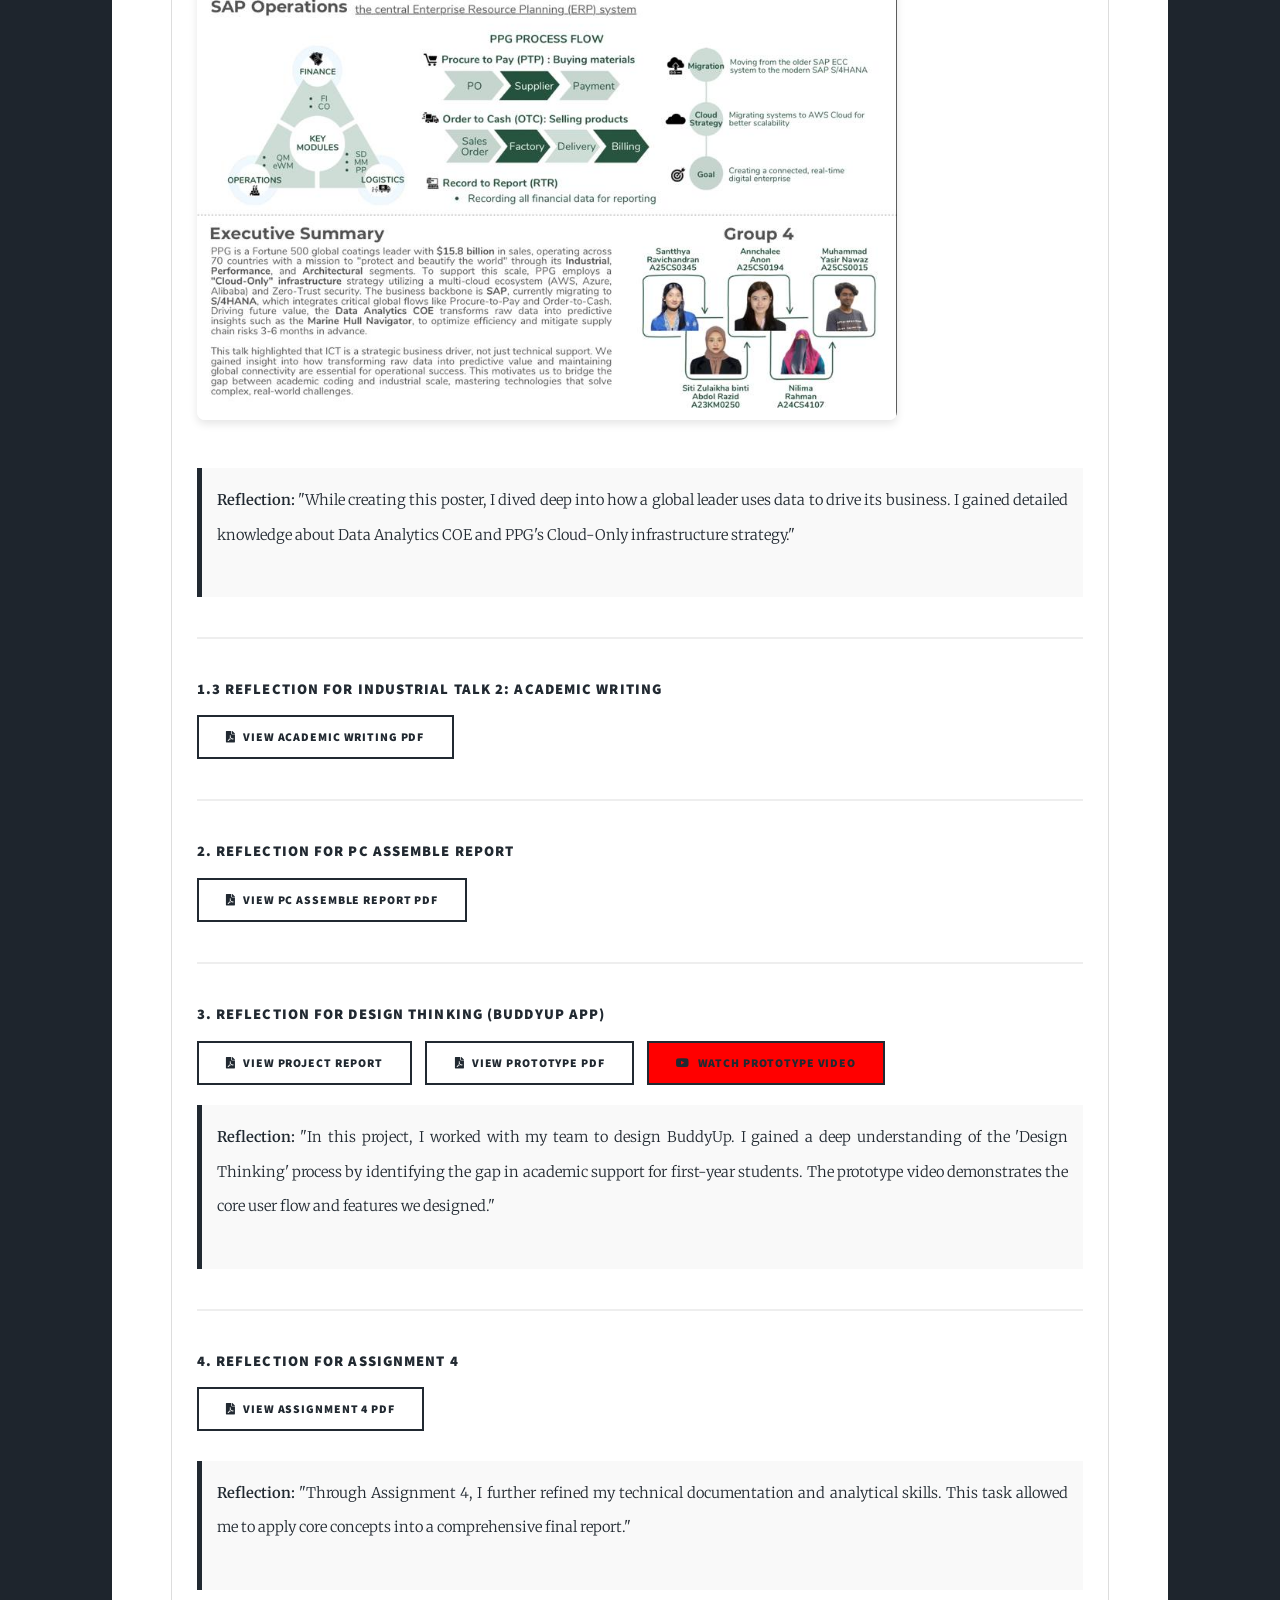
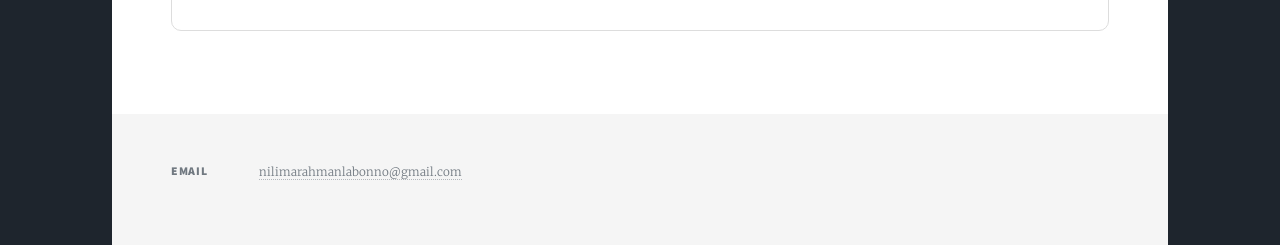
==== commit 559fbdc1: "Restore index.html with updated content" ====
--- a/index.html
+++ b/index.html
@@ -138,37 +138,22 @@
 
 							<div class="reflection-box">
 								<p><strong>1. What I have gained:</strong><br>
-								"I attended the UTM Open Day held at UTM Digital, which served as my first Industrial Visit. It was a great opportunity where various companies reviewed their latest products and shared how technology is shaping the future. I gained a clear understanding of how UTM Smart services facilitate our campus life and the importance of UTM WiFi for our academic success. Moreover, I was introduced to several AI applications that are currently trending in the industry. Participating in the Q&A session was a highlight for me, as I won a UTM-branded pen for my correct answer, which really boosted my confidence."</p>
+								"I attended the UTM Open Day held at UTM Digital, which served as my first Industrial Visit. It was a great opportunity where various companies reviewed their latest products and shared how technology is shaping the future. I gained a clear understanding of how UTM Smart services facilitate our campus life."</p>
 							</div>
 
 							<div class="gift-container">
 								<img src="utmdisital gift 1.jpeg" alt="UTM Digital Gift 1">
 								<img src="utmdisital gift 2.jpeg" alt="UTM Digital Gift 2">
 							</div>
-
-							<div class="reflection-box">
-								<p><strong>2. Suggested Improvements:</strong><br>
-								"Since the event was at UTM Digital, it was already very tech-focused. However, I suggest that future Open Days could include a 'Tech-Walk' through the UTM Digital servers or data centers to give students a behind-the-scenes look at the infrastructure. Also, having more booth-based short hackathons or problem-solving tasks would make the industrial interaction even more exciting."</p>
-								
-								<p><strong>3. Reflection on Opinion, Idea, and Creativity:</strong><br>
-								"The environment at UTM Digital during the Open Day was inspiring. My reflection is that such events bridge the gap between students and the corporate world. It sparked an idea in me: what if we had a UTM Smart App feature that uses AI to guide new students during such Open Days with real-time navigation and booth information? This visit encouraged me to be more proactive in learning and to think creatively about how our university’s digital resources can be further enhanced."</p>
-							</div>
 						</div>
 
 						<hr />
 
 						<div class="assignment-block">
 							<h4 style="color: #212931;">1.2 Reflection for Poster: PPG Industrial Talk 1</h4>
-							
 							<img src="poster for industrial talk1(assignment 2).jpeg" alt="PPG Industrial Talk Poster" class="assignment-img">
-
-							<div class="reflection-box">
-								<p><strong>1. What I have gained:</strong><br>
-								"While creating this poster for the PPG Industrial Talk 1, I dived deep into how a global leader uses data to drive its business. I gained detailed knowledge about Data Analytics COE, specifically how innovations like the Marine Hull Navigator predict risks and save fuel costs. I also learned about PPG's Cloud-Only infrastructure strategy, utilizing AWS and Azure to maintain a global network. Furthermore, exploring the SAP Process Flow (Procure to Pay and Order to Cash) helped me understand how an Enterprise Resource Planning (ERP) system connects finance, logistics, and operations in real-time."</p>
-								<p><strong>2. Suggested Improvements:</strong><br>
-								"The session provided a great overview of high-level architecture. However, to improve future learning, I suggest including a comparison study between traditional industrial methods and these new AI-driven models. Additionally, a brief session on the specific cybersecurity protocols used within the Multi-Cloud Ecosystem would provide a more holistic view of the technical safety measures involved."</p>
-								<p><strong>3. Reflection on Opinion, Idea, and Creativity:</strong><br>
-								"This poster is a result of my effort to translate complex industrial data into a clean, visual narrative. My creative idea was to use infographics to represent the SAP modules and Global Infrastructure so that even a non-technical person could understand the flow. My key reflection is that 'ICT is a strategic business driver, not just technical support.' This assignment has motivated me to bridge the gap between academic coding and real-world industrial mastery, pushing me to think more about user-centric data visualization."</p>
+							<div class="reflection-box">
+								<p><strong>Reflection:</strong> "While creating this poster, I dived deep into how a global leader uses data to drive its business. I gained detailed knowledge about Data Analytics COE and PPG's Cloud-Only infrastructure strategy."</p>
 							</div>
 						</div>
 
@@ -177,14 +162,6 @@
 						<div class="assignment-block">
 							<h4 style="color: #212931;">1.3 Reflection for Industrial Talk 2: Academic Writing</h4>
 							<p><a href="industrial talk 2 Academic Writing(assignment 3).pdf" target="_blank" class="button icon solid fa-file-pdf">View Academic Writing PDF</a></p>
-							<div class="reflection-box">
-								<p><strong>1. What I have gained:</strong><br>
-								"From this industrial talk, I learned that success in computer science requires far more than just strong programming skills. I gained a clear understanding of the Software Development Life Cycle (SDLC) and the importance of planning, system design, and teamwork in creating scalable solutions. The speaker emphasized that modern development is a collaborative ecosystem where understanding user requirements and project goals is just as critical as writing code."</p>
-								<p><strong>2. Suggested Improvements:</strong><br>
-								"While the talk provided a great theoretical overview, I suggest that future sessions could include a collaborative mini-sprint workshop."</p>
-								<p><strong>3. Reflection on Opinion, Idea, and Creativity:</strong><br>
-								"The session encouraged me to develop a balanced skill set that combines technical knowledge with system-level thinking and adaptability."</p>
-							</div>
 						</div>
 
 						<hr />
@@ -192,28 +169,29 @@
 						<div class="assignment-block">
 							<h4 style="color: #212931;">2. Reflection for PC Assemble Report</h4>
 							<p><a href="PC Assemble Report.pdf" target="_blank" class="button icon solid fa-file-pdf">View PC Assemble Report PDF</a></p>
-							<div class="reflection-box">
-								<p><strong>1. What I have gained:</strong><br>
-								"The PC assembly project was a hands-on journey into the heart of computer hardware. I gained practical experience in identifying and installing various components such as the motherboard, CPU, RAM, and storage drives. I learned the importance of delicate handling, especially when seated the processor and managing power cables."</p>
-								<p><strong>2. Suggested Improvements:</strong><br>
-								"While the assembly was successful, I suggest that future sessions could include more in-depth training on Cable Management and airflow optimization within the case."</p>
-								<p><strong>3. Reflection on Opinion, Idea, and Creativity:</strong><br>
-								"Assembling a PC from scratch felt like solving a complex puzzle where every piece must fit perfectly. My reflection is that this experience removed the 'black box' mystery of how computers work."</p>
-							</div>
-						</div>
-
-						<hr />
-
-						<div class="assignment-block">
-							<h4 style="color: #212931;">3. Reflection for Design Thinking (BuddyUp App Prototype)</h4>
-							<p><a href="Design thinking (low fidelity prototype).pdf" target="_blank" class="button icon solid fa-file-pdf">View Prototype PDF</a></p>
-							<div class="reflection-box">
-								<p><strong>1. What I have gained:</strong><br>
-								"In this project, I worked with my team to design BuddyUp, a student-to-student support platform. I gained a deep understanding of the 'Design Thinking' process by identifying the gap in academic support for first-year students. I learned how to structure an app with Key Features like a Mentorship System, Resource Hub, and Discussion Forums."</p>
-								<p><strong>2. Suggested Improvements:</strong><br>
-								"The current prototype focuses heavily on academic support. I suggest adding a 'Peer Counseling' feature where students can discuss mental health anonymously."</p>
-								<p><strong>3. Reflection on Opinion, Idea, and Creativity:</strong><br>
-								"This project allowed me to be creative in problem-solving. My main reflection is that a simple app can solve a major problem—the 'Academic Gap'."</p>
+						</div>
+
+						<hr />
+
+						<div class="assignment-block">
+							<h4 style="color: #212931;">3. Reflection for Design Thinking (BuddyUp App)</h4>
+							<div style="margin-bottom: 20px;">
+								<a href="desing thinking project.pdf" target="_blank" class="button icon solid fa-file-pdf" style="margin-right: 10px;">View Project Report</a>
+								<a href="Design thinking (low fidelity prototype).pdf" target="_blank" class="button icon solid fa-file-pdf" style="margin-right: 10px;">View Prototype PDF</a>
+								<a href="https://youtu.be/zL2c-b_RCT8" target="_blank" class="button icon brands fa-youtube" style="background-color: #ff0000; color: white;">Watch Prototype Video</a>
+							</div>
+							<div class="reflection-box">
+								<p><strong>Reflection:</strong> "In this project, I worked with my team to design BuddyUp. I gained a deep understanding of the 'Design Thinking' process by identifying the gap in academic support for first-year students. The prototype video demonstrates the core user flow and features we designed."</p>
+							</div>
+						</div>
+
+						<hr />
+
+						<div class="assignment-block">
+							<h4 style="color: #212931;">4. Reflection for Assignment 4</h4>
+							<p><a href="assignment 4.pdf" target="_blank" class="button icon solid fa-file-pdf">View Assignment 4 PDF</a></p>
+							<div class="reflection-box">
+								<p><strong>Reflection:</strong> "Through Assignment 4, I further refined my technical documentation and analytical skills. This task allowed me to apply core concepts into a comprehensive final report."</p>
 							</div>
 						</div>
 					</div>
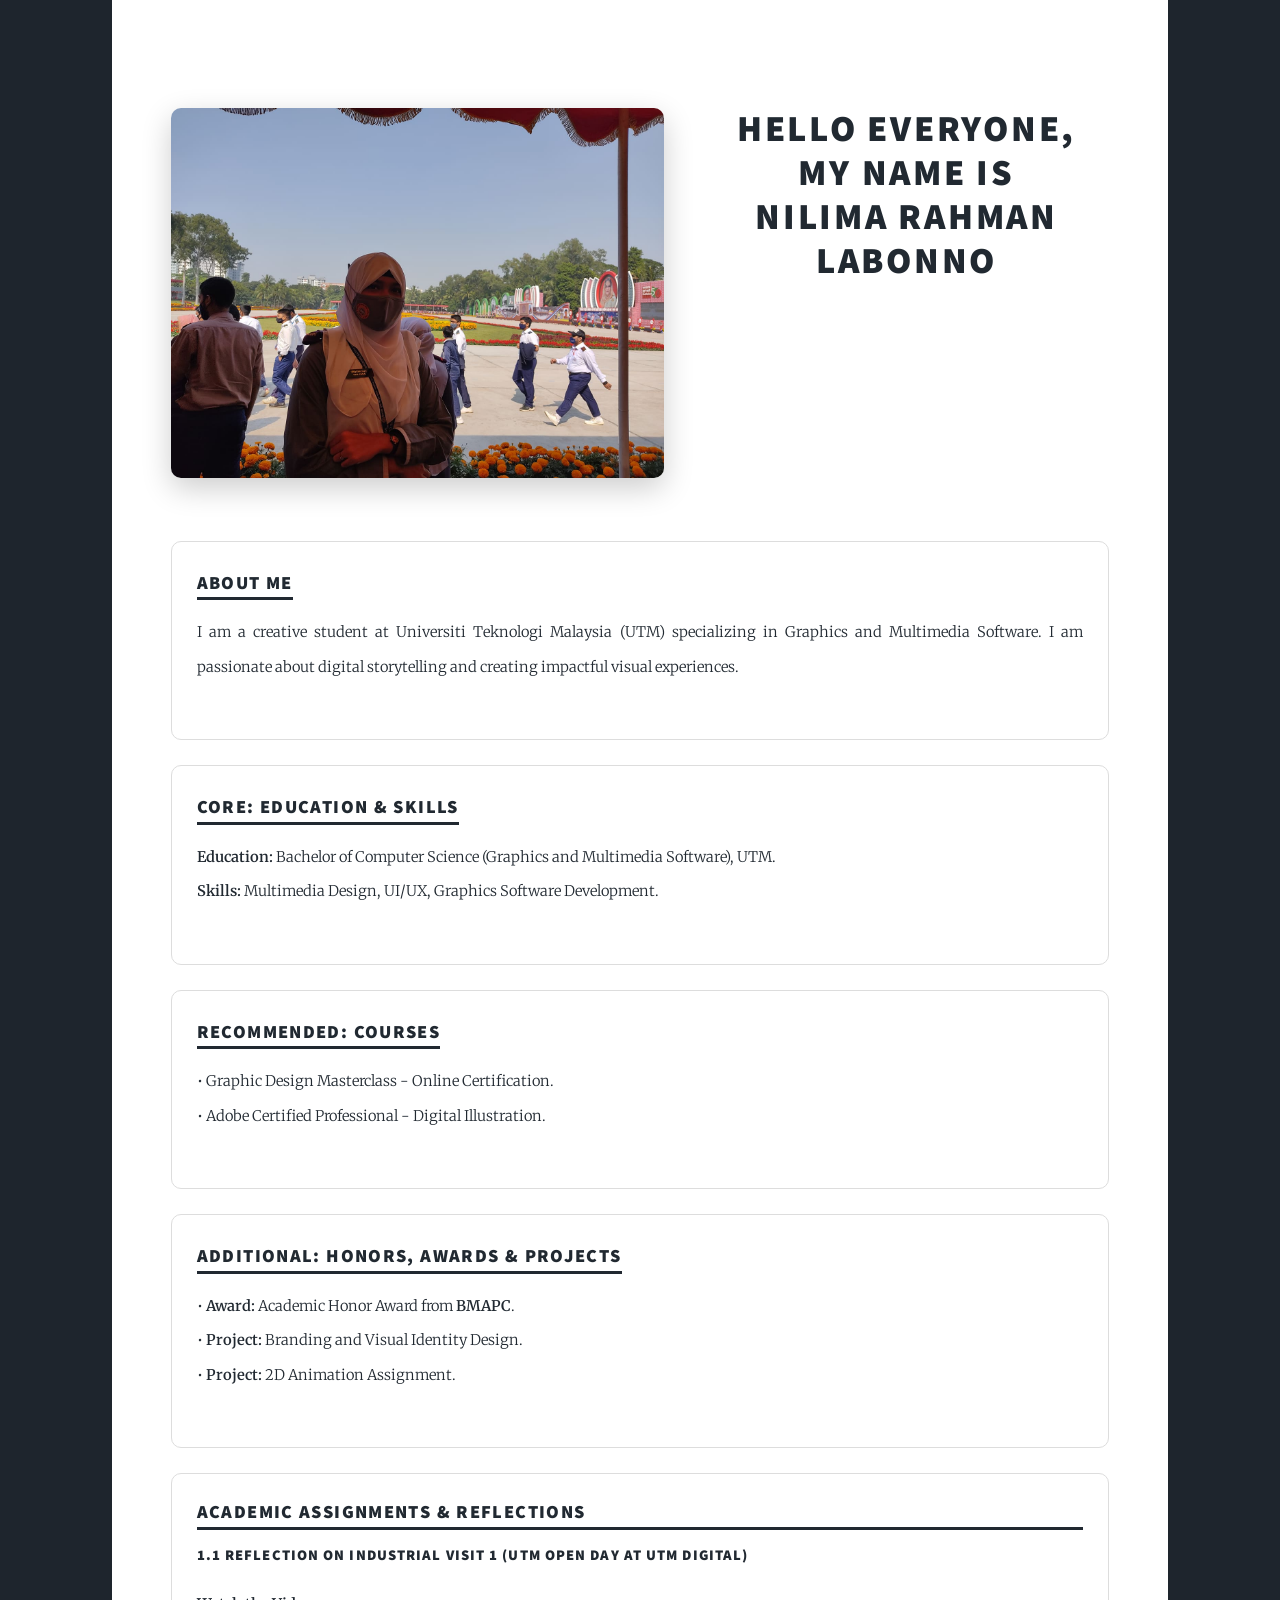
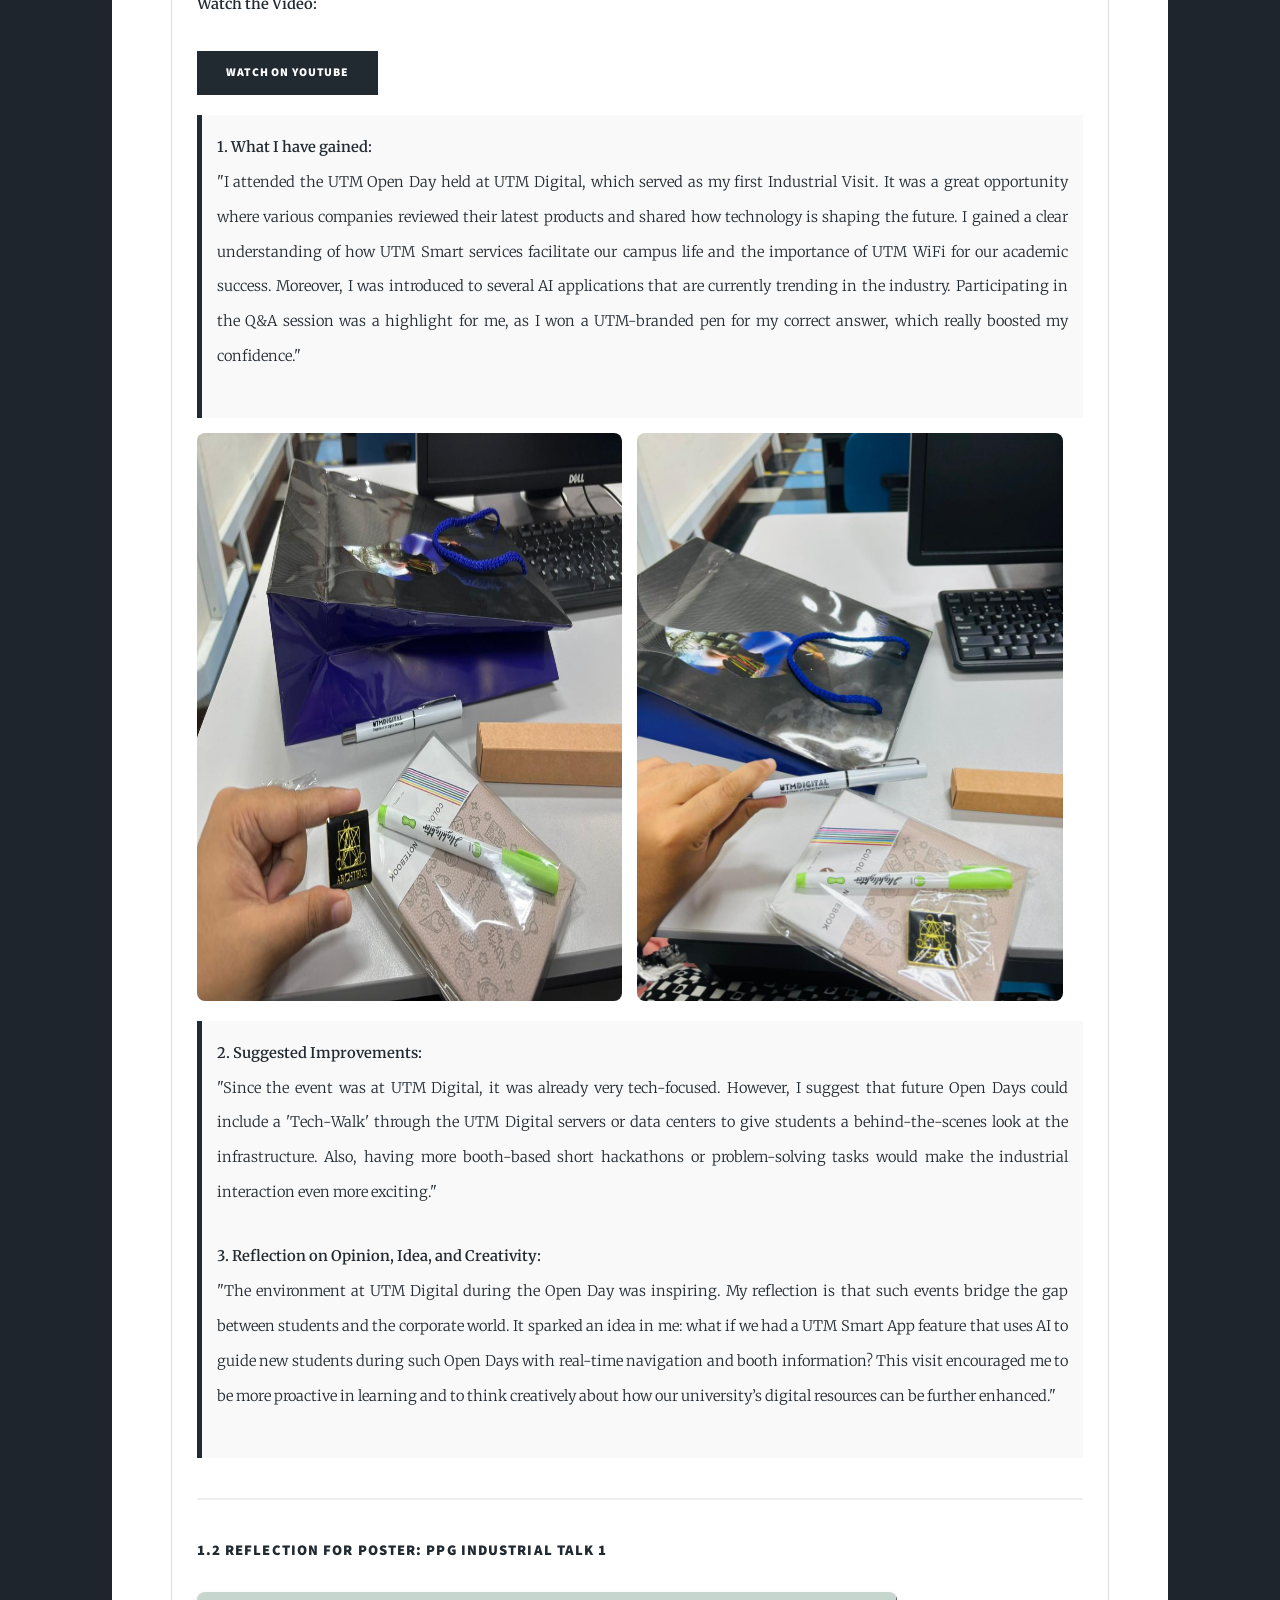
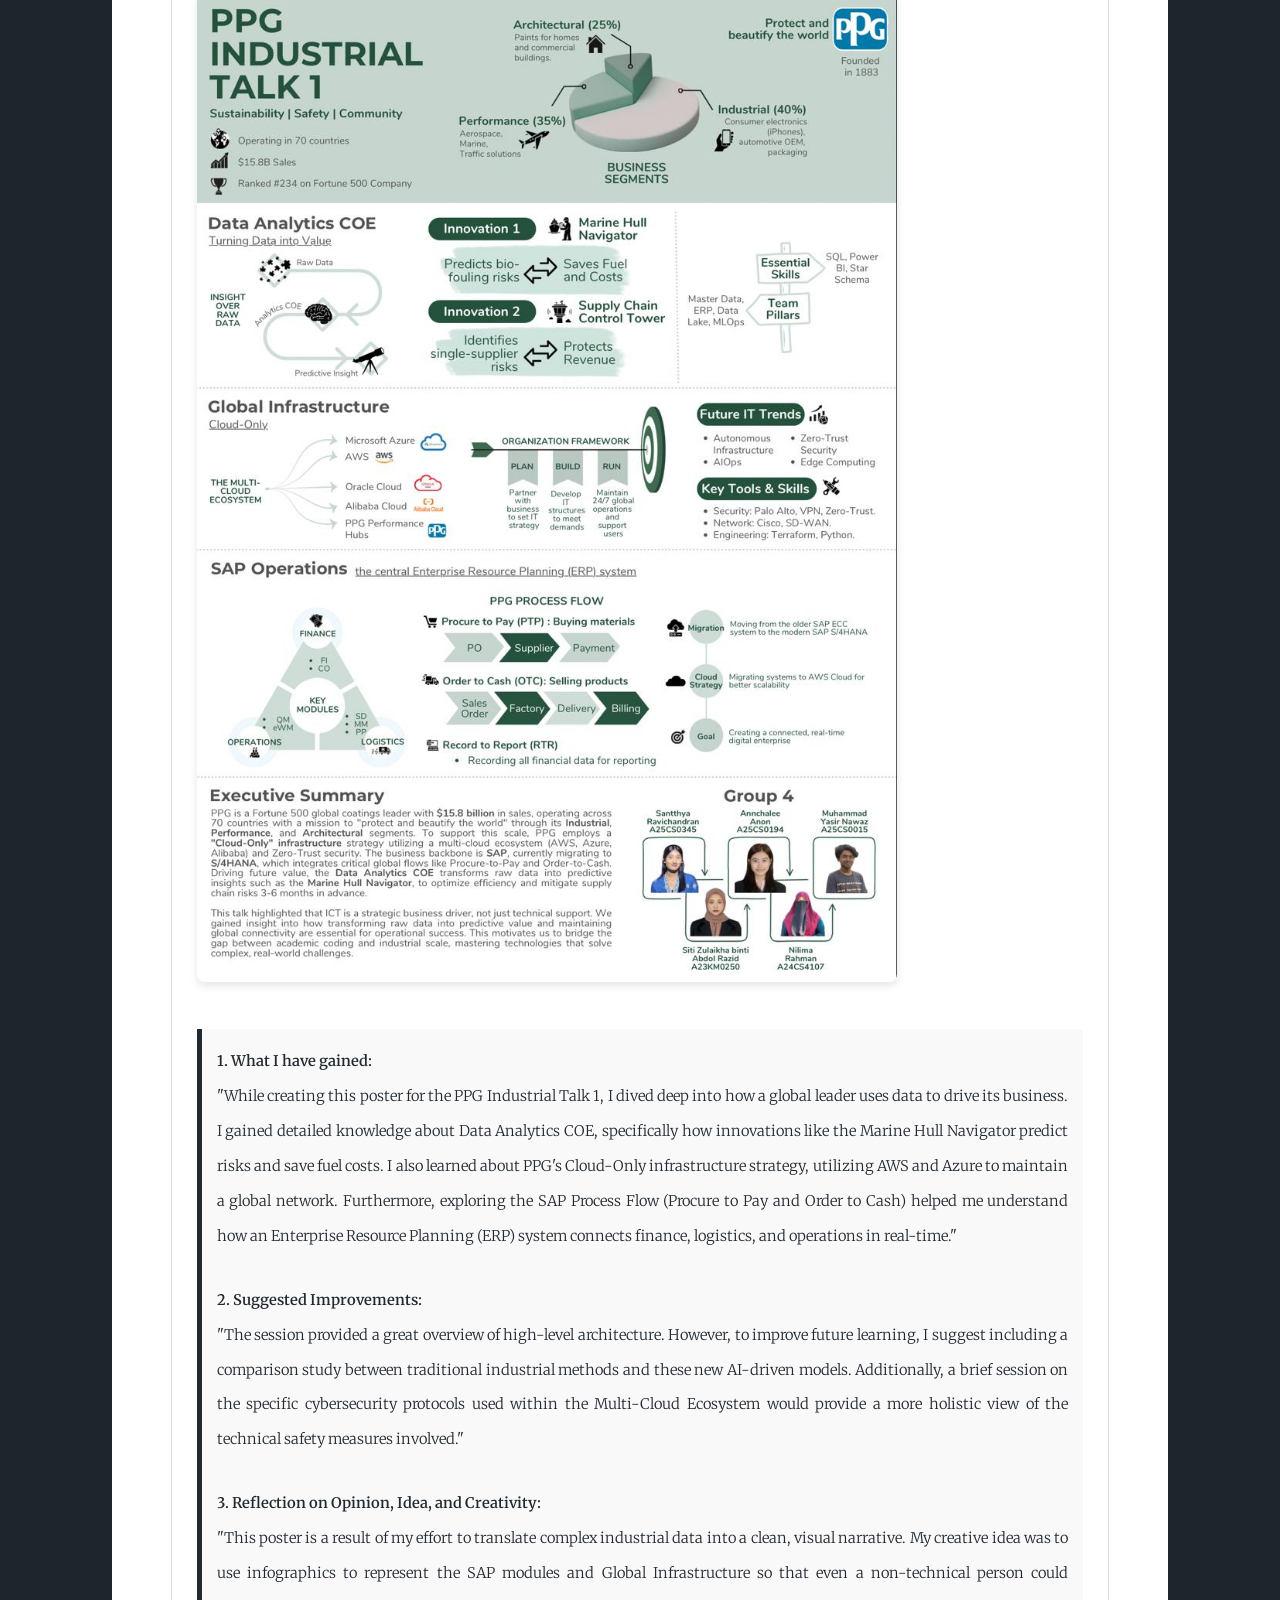
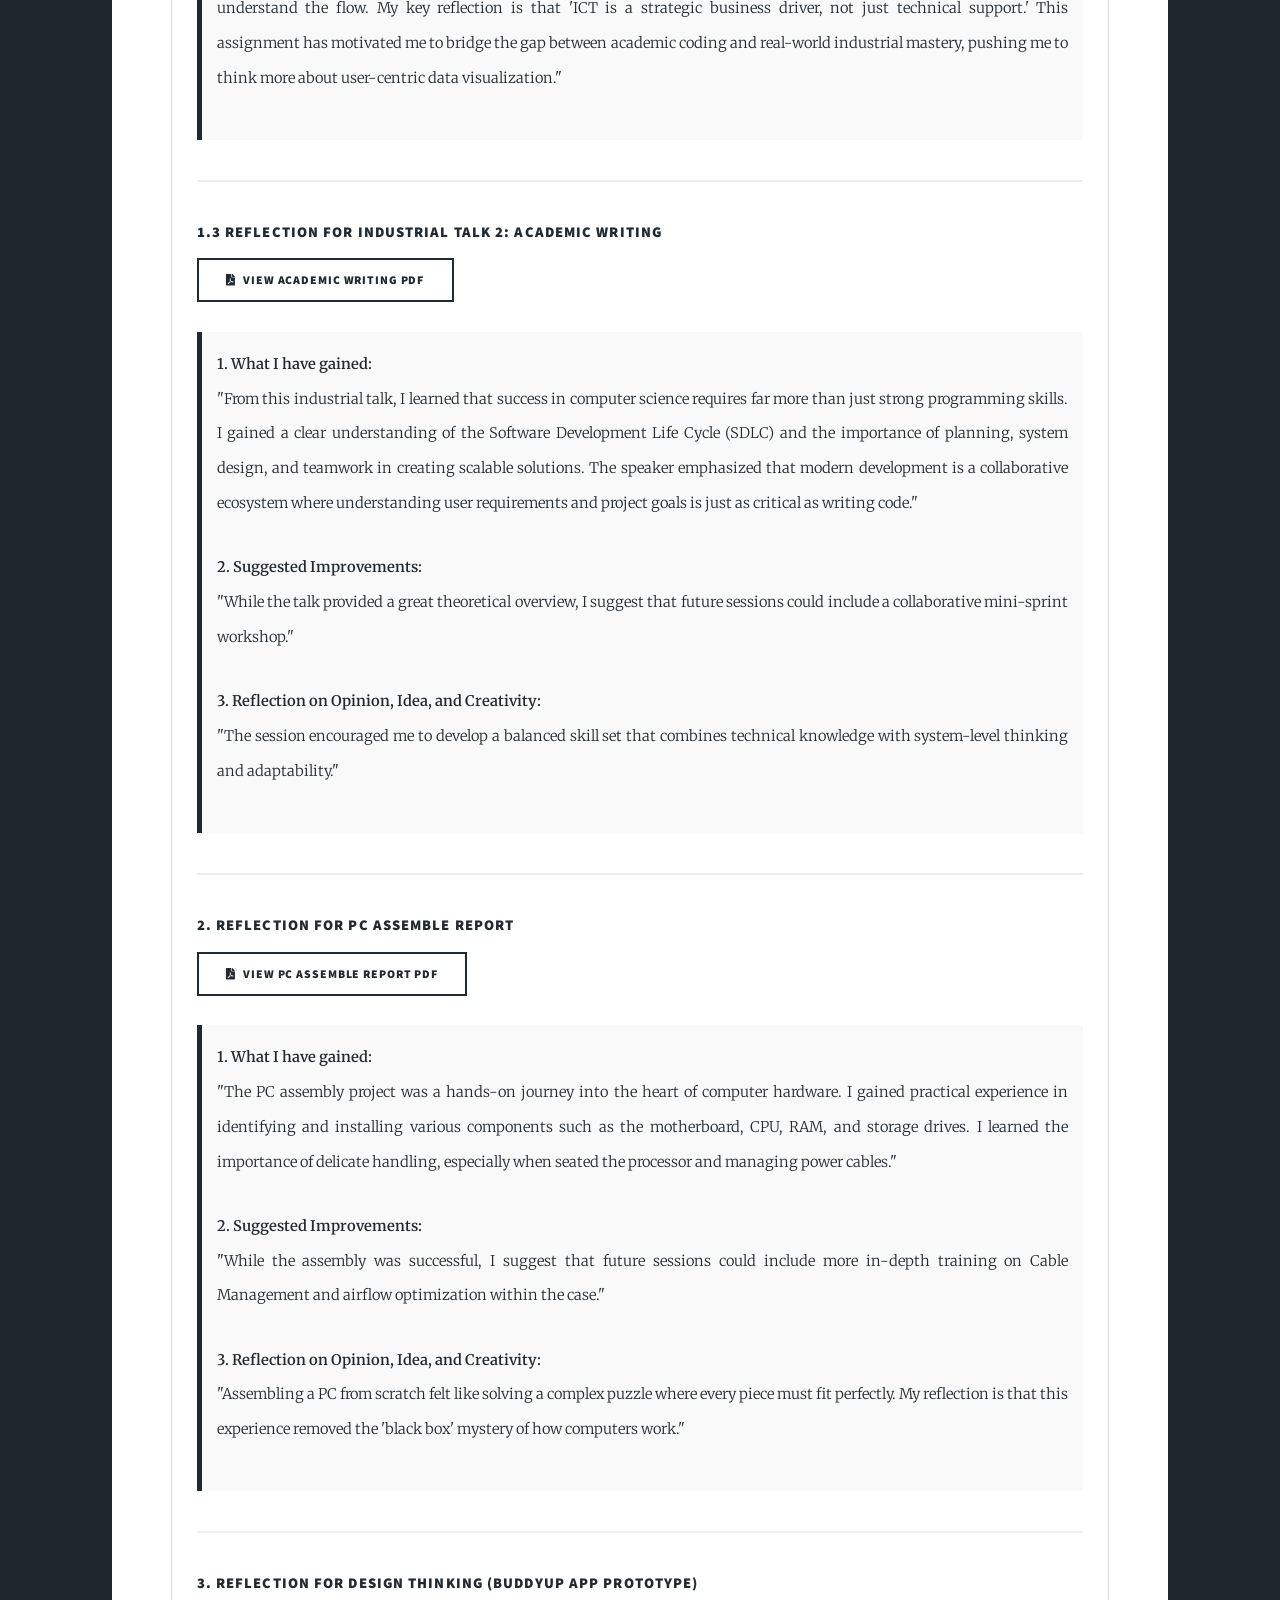
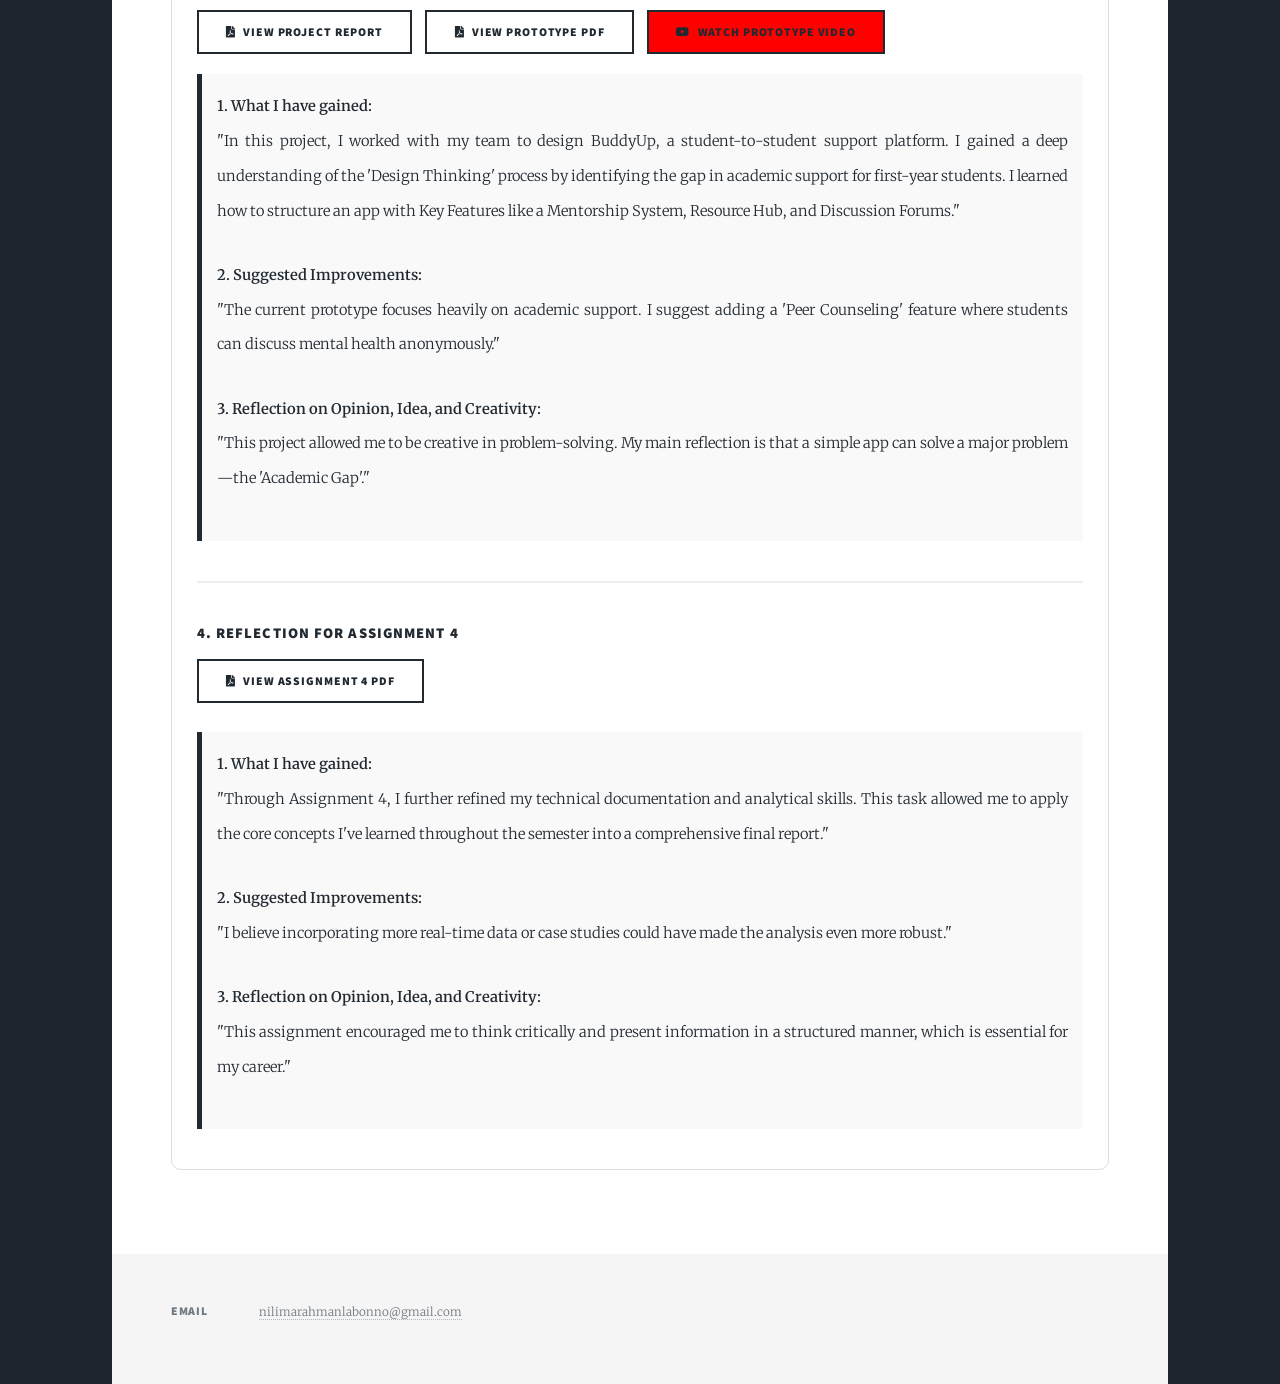
==== commit 29b8736c: "Update index.html" ====
--- a/index.html
+++ b/index.html
@@ -138,22 +138,37 @@
 
 							<div class="reflection-box">
 								<p><strong>1. What I have gained:</strong><br>
-								"I attended the UTM Open Day held at UTM Digital, which served as my first Industrial Visit. It was a great opportunity where various companies reviewed their latest products and shared how technology is shaping the future. I gained a clear understanding of how UTM Smart services facilitate our campus life."</p>
+								"I attended the UTM Open Day held at UTM Digital, which served as my first Industrial Visit. It was a great opportunity where various companies reviewed their latest products and shared how technology is shaping the future. I gained a clear understanding of how UTM Smart services facilitate our campus life and the importance of UTM WiFi for our academic success. Moreover, I was introduced to several AI applications that are currently trending in the industry. Participating in the Q&A session was a highlight for me, as I won a UTM-branded pen for my correct answer, which really boosted my confidence."</p>
 							</div>
 
 							<div class="gift-container">
 								<img src="utmdisital gift 1.jpeg" alt="UTM Digital Gift 1">
 								<img src="utmdisital gift 2.jpeg" alt="UTM Digital Gift 2">
 							</div>
+
+							<div class="reflection-box">
+								<p><strong>2. Suggested Improvements:</strong><br>
+								"Since the event was at UTM Digital, it was already very tech-focused. However, I suggest that future Open Days could include a 'Tech-Walk' through the UTM Digital servers or data centers to give students a behind-the-scenes look at the infrastructure. Also, having more booth-based short hackathons or problem-solving tasks would make the industrial interaction even more exciting."</p>
+								
+								<p><strong>3. Reflection on Opinion, Idea, and Creativity:</strong><br>
+								"The environment at UTM Digital during the Open Day was inspiring. My reflection is that such events bridge the gap between students and the corporate world. It sparked an idea in me: what if we had a UTM Smart App feature that uses AI to guide new students during such Open Days with real-time navigation and booth information? This visit encouraged me to be more proactive in learning and to think creatively about how our university’s digital resources can be further enhanced."</p>
+							</div>
 						</div>
 
 						<hr />
 
 						<div class="assignment-block">
 							<h4 style="color: #212931;">1.2 Reflection for Poster: PPG Industrial Talk 1</h4>
+							
 							<img src="poster for industrial talk1(assignment 2).jpeg" alt="PPG Industrial Talk Poster" class="assignment-img">
-							<div class="reflection-box">
-								<p><strong>Reflection:</strong> "While creating this poster, I dived deep into how a global leader uses data to drive its business. I gained detailed knowledge about Data Analytics COE and PPG's Cloud-Only infrastructure strategy."</p>
+
+							<div class="reflection-box">
+								<p><strong>1. What I have gained:</strong><br>
+								"While creating this poster for the PPG Industrial Talk 1, I dived deep into how a global leader uses data to drive its business. I gained detailed knowledge about Data Analytics COE, specifically how innovations like the Marine Hull Navigator predict risks and save fuel costs. I also learned about PPG's Cloud-Only infrastructure strategy, utilizing AWS and Azure to maintain a global network. Furthermore, exploring the SAP Process Flow (Procure to Pay and Order to Cash) helped me understand how an Enterprise Resource Planning (ERP) system connects finance, logistics, and operations in real-time."</p>
+								<p><strong>2. Suggested Improvements:</strong><br>
+								"The session provided a great overview of high-level architecture. However, to improve future learning, I suggest including a comparison study between traditional industrial methods and these new AI-driven models. Additionally, a brief session on the specific cybersecurity protocols used within the Multi-Cloud Ecosystem would provide a more holistic view of the technical safety measures involved."</p>
+								<p><strong>3. Reflection on Opinion, Idea, and Creativity:</strong><br>
+								"This poster is a result of my effort to translate complex industrial data into a clean, visual narrative. My creative idea was to use infographics to represent the SAP modules and Global Infrastructure so that even a non-technical person could understand the flow. My key reflection is that 'ICT is a strategic business driver, not just technical support.' This assignment has motivated me to bridge the gap between academic coding and real-world industrial mastery, pushing me to think more about user-centric data visualization."</p>
 							</div>
 						</div>
 
@@ -162,6 +177,14 @@
 						<div class="assignment-block">
 							<h4 style="color: #212931;">1.3 Reflection for Industrial Talk 2: Academic Writing</h4>
 							<p><a href="industrial talk 2 Academic Writing(assignment 3).pdf" target="_blank" class="button icon solid fa-file-pdf">View Academic Writing PDF</a></p>
+							<div class="reflection-box">
+								<p><strong>1. What I have gained:</strong><br>
+								"From this industrial talk, I learned that success in computer science requires far more than just strong programming skills. I gained a clear understanding of the Software Development Life Cycle (SDLC) and the importance of planning, system design, and teamwork in creating scalable solutions. The speaker emphasized that modern development is a collaborative ecosystem where understanding user requirements and project goals is just as critical as writing code."</p>
+								<p><strong>2. Suggested Improvements:</strong><br>
+								"While the talk provided a great theoretical overview, I suggest that future sessions could include a collaborative mini-sprint workshop."</p>
+								<p><strong>3. Reflection on Opinion, Idea, and Creativity:</strong><br>
+								"The session encouraged me to develop a balanced skill set that combines technical knowledge with system-level thinking and adaptability."</p>
+							</div>
 						</div>
 
 						<hr />
@@ -169,19 +192,32 @@
 						<div class="assignment-block">
 							<h4 style="color: #212931;">2. Reflection for PC Assemble Report</h4>
 							<p><a href="PC Assemble Report.pdf" target="_blank" class="button icon solid fa-file-pdf">View PC Assemble Report PDF</a></p>
-						</div>
-
-						<hr />
-
-						<div class="assignment-block">
-							<h4 style="color: #212931;">3. Reflection for Design Thinking (BuddyUp App)</h4>
+							<div class="reflection-box">
+								<p><strong>1. What I have gained:</strong><br>
+								"The PC assembly project was a hands-on journey into the heart of computer hardware. I gained practical experience in identifying and installing various components such as the motherboard, CPU, RAM, and storage drives. I learned the importance of delicate handling, especially when seated the processor and managing power cables."</p>
+								<p><strong>2. Suggested Improvements:</strong><br>
+								"While the assembly was successful, I suggest that future sessions could include more in-depth training on Cable Management and airflow optimization within the case."</p>
+								<p><strong>3. Reflection on Opinion, Idea, and Creativity:</strong><br>
+								"Assembling a PC from scratch felt like solving a complex puzzle where every piece must fit perfectly. My reflection is that this experience removed the 'black box' mystery of how computers work."</p>
+							</div>
+						</div>
+
+						<hr />
+
+						<div class="assignment-block">
+							<h4 style="color: #212931;">3. Reflection for Design Thinking (BuddyUp App Prototype)</h4>
 							<div style="margin-bottom: 20px;">
 								<a href="desing thinking project.pdf" target="_blank" class="button icon solid fa-file-pdf" style="margin-right: 10px;">View Project Report</a>
 								<a href="Design thinking (low fidelity prototype).pdf" target="_blank" class="button icon solid fa-file-pdf" style="margin-right: 10px;">View Prototype PDF</a>
 								<a href="https://youtu.be/zL2c-b_RCT8" target="_blank" class="button icon brands fa-youtube" style="background-color: #ff0000; color: white;">Watch Prototype Video</a>
 							</div>
 							<div class="reflection-box">
-								<p><strong>Reflection:</strong> "In this project, I worked with my team to design BuddyUp. I gained a deep understanding of the 'Design Thinking' process by identifying the gap in academic support for first-year students. The prototype video demonstrates the core user flow and features we designed."</p>
+								<p><strong>1. What I have gained:</strong><br>
+								"In this project, I worked with my team to design BuddyUp, a student-to-student support platform. I gained a deep understanding of the 'Design Thinking' process by identifying the gap in academic support for first-year students. I learned how to structure an app with Key Features like a Mentorship System, Resource Hub, and Discussion Forums."</p>
+								<p><strong>2. Suggested Improvements:</strong><br>
+								"The current prototype focuses heavily on academic support. I suggest adding a 'Peer Counseling' feature where students can discuss mental health anonymously."</p>
+								<p><strong>3. Reflection on Opinion, Idea, and Creativity:</strong><br>
+								"This project allowed me to be creative in problem-solving. My main reflection is that a simple app can solve a major problem—the 'Academic Gap'."</p>
 							</div>
 						</div>
 
@@ -191,9 +227,15 @@
 							<h4 style="color: #212931;">4. Reflection for Assignment 4</h4>
 							<p><a href="assignment 4.pdf" target="_blank" class="button icon solid fa-file-pdf">View Assignment 4 PDF</a></p>
 							<div class="reflection-box">
-								<p><strong>Reflection:</strong> "Through Assignment 4, I further refined my technical documentation and analytical skills. This task allowed me to apply core concepts into a comprehensive final report."</p>
-							</div>
-						</div>
+								<p><strong>1. What I have gained:</strong><br>
+								"Through Assignment 4, I further refined my technical documentation and analytical skills. This task allowed me to apply the core concepts I've learned throughout the semester into a comprehensive final report."</p>
+								<p><strong>2. Suggested Improvements:</strong><br>
+								"I believe incorporating more real-time data or case studies could have made the analysis even more robust."</p>
+								<p><strong>3. Reflection on Opinion, Idea, and Creativity:</strong><br>
+								"This assignment encouraged me to think critically and present information in a structured manner, which is essential for my career."</p>
+							</div>
+						</div>
+
 					</div>
 
 				</article>
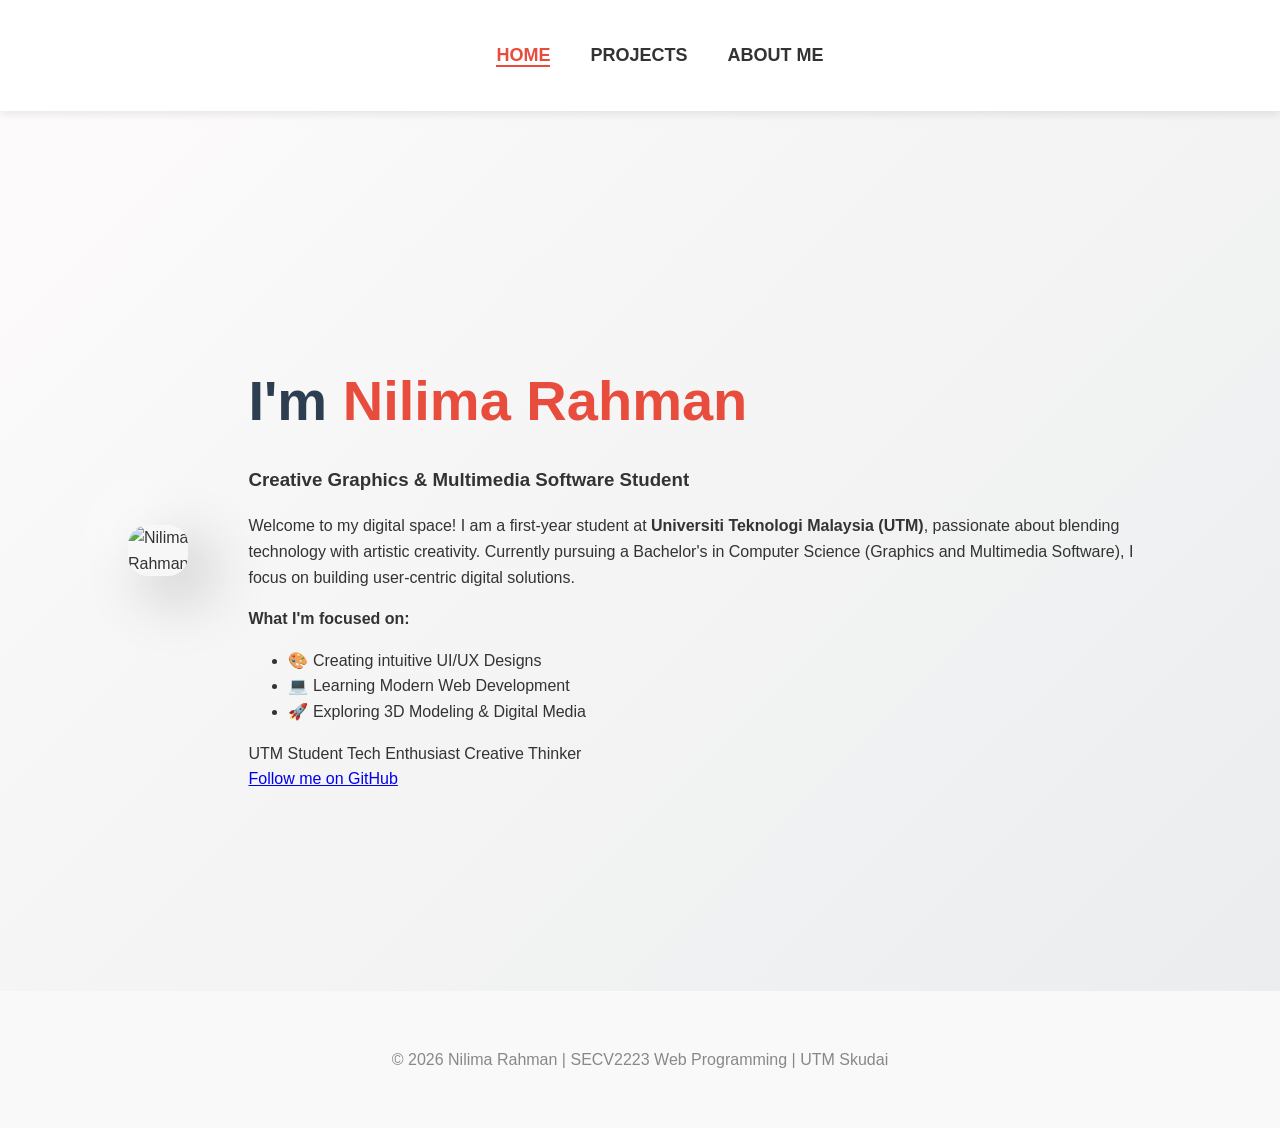
==== commit a3cb9663: "Add files via upload" ====
--- a/index.html
+++ b/index.html
@@ -1,258 +1,68 @@
-<!DOCTYPE HTML>
-<html>
-	<head>
-		<title>Nilima Rahman Labonno | Portfolio</title>
-		<meta charset="utf-8" />
-		<meta name="viewport" content="width=device-width, initial-scale=1, user-scalable=no" />
-		<link rel="stylesheet" href="assets/css/main.css" />
-		<noscript><link rel="stylesheet" href="assets/css/noscript.css" /></noscript>
-		<style>
-			/* ১. ইন্ট্রো রিমুভ এবং হেডার স্পেসিং ঠিক করা */
-			#intro { display: none !important; } 
-			#header { padding: 2em 0 !important; margin: 0 !important; }
-			#navPanel, #nav { margin-top: 0 !important; }
+<!DOCTYPE html>
+<html lang="en">
+<head>
+    <meta charset="UTF-8">
+    <meta name="viewport" content="width=device-width, initial-scale=1.0">
+    <meta name="description" content="Academic Portfolio of Nilima Rahman, Graphics and Multimedia Software student at UTM.">
+    <title>Nilima Rahman | Home</title>
+    <link rel="stylesheet" href="style.css">
+</head>
+<body>
 
-			/* ২. প্রোফাইল টপ সেকশন ডিজাইন */
-			.profile-top-section {
-				display: flex;
-				align-items: flex-start;
-				gap: 40px;
-				margin-bottom: 30px;
-				padding: 20px 0;
-			}
-			
-			.profile-top-section img {
-				width: 100% !important;
-				max-width: 600px !important;
-				height: auto;
-				border-radius: 10px;
-				box-shadow: 0 10px 30px rgba(0,0,0,0.2);
-			}
+    <!-- Navigation -->
+    <header>
+        <nav class="nav-container">
+            <ul class="nav-links">
+                <li><a href="index.html" class="active">Home</a></li>
+                <li><a href="projects.html">Projects</a></li>
+                <li><a href="about.html">About Me</a></li>
+            </ul>
+        </nav>
+    </header>
 
-			.welcome-box h2 {
-				font-size: 2.5em !important;
-				line-height: 1.2;
-				font-weight: 900;
-				color: #212931;
-			}
+    <main>
+        <!-- Hero Section -->
+        <section class="hero">
+            <div class="image-area">
+                <img src="assets/my-photo.jpg" alt="Nilima Rahman" class="profile-img">
+            </div>
+            
+            <div class="hero-content">
+                <h1>I'm <span class="highlight">Nilima Rahman</span></h1>
+                <h3>Creative Graphics & Multimedia Software Student</h3>
+                
+                <p class="bio-text">
+                    Welcome to my digital space! I am a first-year student at <strong>Universiti Teknologi Malaysia (UTM)</strong>, 
+                    passionate about blending technology with artistic creativity. Currently pursuing a Bachelor's in 
+                    Computer Science (Graphics and Multimedia Software), I focus on building user-centric digital solutions.
+                </p>
 
-			/* ৩. ইনফো কার্ড এবং রিফ্লেকশন বক্স */
-			.info-card {
-				text-align: left;
-				background: #ffffff;
-				padding: 25px;
-				border-radius: 10px;
-				border: 1px solid #ddd;
-				margin-bottom: 25px;
-			}
+                <!-- New Info Section: What I Do -->
+                <div class="mini-bio">
+                    <p><strong>What I'm focused on:</strong></p>
+                    <ul class="focus-list">
+                        <li>🎨 Creating intuitive UI/UX Designs</li>
+                        <li>💻 Learning Modern Web Development</li>
+                        <li>🚀 Exploring 3D Modeling & Digital Media</li>
+                    </ul>
+                </div>
 
-			.info-card h3 {
-				border-bottom: 3px solid #212931;
-				display: inline-block;
-				margin-bottom: 15px;
-			}
+                <div class="skills-tag">
+                    <span class="tag">UTM Student</span>
+                    <span class="tag">Tech Enthusiast</span>
+                    <span class="tag">Creative Thinker</span>
+                </div>
 
-			.reflection-box {
-				margin-top: 20px;
-				padding: 15px;
-				background: #f9f9f9;
-				border-left: 5px solid #212931;
-				margin-bottom: 15px;
-			}
+                <a href="https://github.com/NilimaRahman-salt" target="_blank" class="btn-main">Follow me on GitHub</a>
+            </div>
+        </section>
+    </main>
 
-			.assignment-img {
-				width: 100%;
-				max-width: 700px;
-				border-radius: 8px;
-				margin: 15px 0;
-				box-shadow: 0 4px 8px rgba(0,0,0,0.1);
-			}
+    <!-- Footer -->
+    <footer>
+        <p>&copy; 2026 Nilima Rahman | SECV2223 Web Programming | UTM Skudai</p>
+    </footer>
 
-			.gift-container {
-				display: flex;
-				gap: 15px;
-				margin: 15px 0;
-			}
-
-			.gift-container img {
-				width: 48%;
-				border-radius: 8px;
-			}
-
-			hr { margin: 40px 0; }
-
-			@media screen and (max-width: 980px) {
-				.profile-top-section { flex-direction: column; }
-				.gift-container img { width: 100%; }
-			}
-		</style>
-	</head>
-	<body class="is-preload">
-		<div id="wrapper" class="fade-in">
-			<div id="main">
-				<article class="post featured">
-					
-					<div class="profile-top-section">
-						<div class="image-container">
-							<img src="images/nilima.jpg" alt="Nilima Rahman Labonno">
-						</div>
-						<div class="welcome-box">
-							<h2>HELLO EVERYONE,<br>MY NAME IS<br>NILIMA RAHMAN LABONNO</h2>
-						</div>
-					</div>
-
-					<div class="info-card">
-						<h3>About Me</h3>
-						<p>I am a creative student at Universiti Teknologi Malaysia (UTM) specializing in Graphics and Multimedia Software. I am passionate about digital storytelling and creating impactful visual experiences.</p>
-					</div>
-
-					<div class="info-card">
-						<h3>Core: Education & Skills</h3>
-						<p><strong>Education:</strong> Bachelor of Computer Science (Graphics and Multimedia Software), UTM.<br />
-						<strong>Skills:</strong> Multimedia Design, UI/UX, Graphics Software Development.</p>
-					</div>
-
-					<div class="info-card">
-						<h3>Recommended: Courses</h3>
-						<p>• Graphic Design Masterclass - Online Certification.<br />
-						• Adobe Certified Professional - Digital Illustration.</p>
-					</div>
-
-					<div class="info-card">
-						<h3>Additional: Honors, Awards & Projects</h3>
-						<p>• <strong>Award:</strong> Academic Honor Award from <strong>BMAPC</strong>.<br />
-						• <strong>Project:</strong> Branding and Visual Identity Design.<br />
-						• <strong>Project:</strong> 2D Animation Assignment.</p>
-					</div>
-
-					<div class="info-card">
-						<h3 style="display: block;">Academic Assignments & Reflections</h3>
-
-						<div class="assignment-block">
-							<h4 style="color: #212931; margin-bottom: 10px;">1.1 Reflection on Industrial Visit 1 (UTM Open Day at UTM Digital)</h4>
-							
-							<div style="margin: 20px 0;">
-								<p><strong>Watch the Video:</strong></p>
-								<a href="https://youtu.be/lgif2j1ni-U" target="_blank" class="button primary">Watch on YouTube</a>
-							</div>
-
-							<div class="reflection-box">
-								<p><strong>1. What I have gained:</strong><br>
-								"I attended the UTM Open Day held at UTM Digital, which served as my first Industrial Visit. It was a great opportunity where various companies reviewed their latest products and shared how technology is shaping the future. I gained a clear understanding of how UTM Smart services facilitate our campus life and the importance of UTM WiFi for our academic success. Moreover, I was introduced to several AI applications that are currently trending in the industry. Participating in the Q&A session was a highlight for me, as I won a UTM-branded pen for my correct answer, which really boosted my confidence."</p>
-							</div>
-
-							<div class="gift-container">
-								<img src="utmdisital gift 1.jpeg" alt="UTM Digital Gift 1">
-								<img src="utmdisital gift 2.jpeg" alt="UTM Digital Gift 2">
-							</div>
-
-							<div class="reflection-box">
-								<p><strong>2. Suggested Improvements:</strong><br>
-								"Since the event was at UTM Digital, it was already very tech-focused. However, I suggest that future Open Days could include a 'Tech-Walk' through the UTM Digital servers or data centers to give students a behind-the-scenes look at the infrastructure. Also, having more booth-based short hackathons or problem-solving tasks would make the industrial interaction even more exciting."</p>
-								
-								<p><strong>3. Reflection on Opinion, Idea, and Creativity:</strong><br>
-								"The environment at UTM Digital during the Open Day was inspiring. My reflection is that such events bridge the gap between students and the corporate world. It sparked an idea in me: what if we had a UTM Smart App feature that uses AI to guide new students during such Open Days with real-time navigation and booth information? This visit encouraged me to be more proactive in learning and to think creatively about how our university’s digital resources can be further enhanced."</p>
-							</div>
-						</div>
-
-						<hr />
-
-						<div class="assignment-block">
-							<h4 style="color: #212931;">1.2 Reflection for Poster: PPG Industrial Talk 1</h4>
-							
-							<img src="poster for industrial talk1(assignment 2).jpeg" alt="PPG Industrial Talk Poster" class="assignment-img">
-
-							<div class="reflection-box">
-								<p><strong>1. What I have gained:</strong><br>
-								"While creating this poster for the PPG Industrial Talk 1, I dived deep into how a global leader uses data to drive its business. I gained detailed knowledge about Data Analytics COE, specifically how innovations like the Marine Hull Navigator predict risks and save fuel costs. I also learned about PPG's Cloud-Only infrastructure strategy, utilizing AWS and Azure to maintain a global network. Furthermore, exploring the SAP Process Flow (Procure to Pay and Order to Cash) helped me understand how an Enterprise Resource Planning (ERP) system connects finance, logistics, and operations in real-time."</p>
-								<p><strong>2. Suggested Improvements:</strong><br>
-								"The session provided a great overview of high-level architecture. However, to improve future learning, I suggest including a comparison study between traditional industrial methods and these new AI-driven models. Additionally, a brief session on the specific cybersecurity protocols used within the Multi-Cloud Ecosystem would provide a more holistic view of the technical safety measures involved."</p>
-								<p><strong>3. Reflection on Opinion, Idea, and Creativity:</strong><br>
-								"This poster is a result of my effort to translate complex industrial data into a clean, visual narrative. My creative idea was to use infographics to represent the SAP modules and Global Infrastructure so that even a non-technical person could understand the flow. My key reflection is that 'ICT is a strategic business driver, not just technical support.' This assignment has motivated me to bridge the gap between academic coding and real-world industrial mastery, pushing me to think more about user-centric data visualization."</p>
-							</div>
-						</div>
-
-						<hr />
-
-						<div class="assignment-block">
-							<h4 style="color: #212931;">1.3 Reflection for Industrial Talk 2: Academic Writing</h4>
-							<p><a href="industrial talk 2 Academic Writing(assignment 3).pdf" target="_blank" class="button icon solid fa-file-pdf">View Academic Writing PDF</a></p>
-							<div class="reflection-box">
-								<p><strong>1. What I have gained:</strong><br>
-								"From this industrial talk, I learned that success in computer science requires far more than just strong programming skills. I gained a clear understanding of the Software Development Life Cycle (SDLC) and the importance of planning, system design, and teamwork in creating scalable solutions. The speaker emphasized that modern development is a collaborative ecosystem where understanding user requirements and project goals is just as critical as writing code."</p>
-								<p><strong>2. Suggested Improvements:</strong><br>
-								"While the talk provided a great theoretical overview, I suggest that future sessions could include a collaborative mini-sprint workshop."</p>
-								<p><strong>3. Reflection on Opinion, Idea, and Creativity:</strong><br>
-								"The session encouraged me to develop a balanced skill set that combines technical knowledge with system-level thinking and adaptability."</p>
-							</div>
-						</div>
-
-						<hr />
-
-						<div class="assignment-block">
-							<h4 style="color: #212931;">2. Reflection for PC Assemble Report</h4>
-							<p><a href="PC Assemble Report.pdf" target="_blank" class="button icon solid fa-file-pdf">View PC Assemble Report PDF</a></p>
-							<div class="reflection-box">
-								<p><strong>1. What I have gained:</strong><br>
-								"The PC assembly project was a hands-on journey into the heart of computer hardware. I gained practical experience in identifying and installing various components such as the motherboard, CPU, RAM, and storage drives. I learned the importance of delicate handling, especially when seated the processor and managing power cables."</p>
-								<p><strong>2. Suggested Improvements:</strong><br>
-								"While the assembly was successful, I suggest that future sessions could include more in-depth training on Cable Management and airflow optimization within the case."</p>
-								<p><strong>3. Reflection on Opinion, Idea, and Creativity:</strong><br>
-								"Assembling a PC from scratch felt like solving a complex puzzle where every piece must fit perfectly. My reflection is that this experience removed the 'black box' mystery of how computers work."</p>
-							</div>
-						</div>
-
-						<hr />
-
-						<div class="assignment-block">
-							<h4 style="color: #212931;">3. Reflection for Design Thinking (BuddyUp App Prototype)</h4>
-							<div style="margin-bottom: 20px;">
-								<a href="desing thinking project.pdf" target="_blank" class="button icon solid fa-file-pdf" style="margin-right: 10px;">View Project Report</a>
-								<a href="Design thinking (low fidelity prototype).pdf" target="_blank" class="button icon solid fa-file-pdf" style="margin-right: 10px;">View Prototype PDF</a>
-								<a href="https://youtu.be/zL2c-b_RCT8" target="_blank" class="button icon brands fa-youtube" style="background-color: #ff0000; color: white;">Watch Prototype Video</a>
-							</div>
-							<div class="reflection-box">
-								<p><strong>1. What I have gained:</strong><br>
-								"In this project, I worked with my team to design BuddyUp, a student-to-student support platform. I gained a deep understanding of the 'Design Thinking' process by identifying the gap in academic support for first-year students. I learned how to structure an app with Key Features like a Mentorship System, Resource Hub, and Discussion Forums."</p>
-								<p><strong>2. Suggested Improvements:</strong><br>
-								"The current prototype focuses heavily on academic support. I suggest adding a 'Peer Counseling' feature where students can discuss mental health anonymously."</p>
-								<p><strong>3. Reflection on Opinion, Idea, and Creativity:</strong><br>
-								"This project allowed me to be creative in problem-solving. My main reflection is that a simple app can solve a major problem—the 'Academic Gap'."</p>
-							</div>
-						</div>
-
-						<hr />
-
-						<div class="assignment-block">
-							<h4 style="color: #212931;">4. Reflection for Assignment 4</h4>
-							<p><a href="assignment 4.pdf" target="_blank" class="button icon solid fa-file-pdf">View Assignment 4 PDF</a></p>
-							<div class="reflection-box">
-								<p><strong>1. What I have gained:</strong><br>
-								"Through Assignment 4, I further refined my technical documentation and analytical skills. This task allowed me to apply the core concepts I've learned throughout the semester into a comprehensive final report."</p>
-								<p><strong>2. Suggested Improvements:</strong><br>
-								"I believe incorporating more real-time data or case studies could have made the analysis even more robust."</p>
-								<p><strong>3. Reflection on Opinion, Idea, and Creativity:</strong><br>
-								"This assignment encouraged me to think critically and present information in a structured manner, which is essential for my career."</p>
-							</div>
-						</div>
-
-					</div>
-
-				</article>
-			</div>
-
-			<footer id="footer">
-				<section class="split contact">
-					<section>
-						<h3>Email</h3>
-						<p><a href="mailto:nilimarahmanlabonno@gmail.com">nilimarahmanlabonno@gmail.com</a></p>
-					</section>
-				</section>
-			</footer>
-		</div>
-
-		<script src="assets/js/jquery.min.js"></script>
-		<script src="assets/js/jquery.scrolly.min.js"></script>
-		<script src="assets/js/main.js"></script>
-	</body>
-</html>
+    <script src="script.js"></script>
+</body>
+</html>
--- a/style.css
+++ b/style.css
@@ -0,0 +1,157 @@
+/* Professional & Colorful Styles */
+:root {
+    --primary-color: #2c3e50;
+    --accent-color: #e74c3c;
+    --text-color: #333;
+    --white: #ffffff;
+}
+
+body {
+    font-family: 'Segoe UI', Tahoma, Geneva, Verdana, sans-serif;
+    margin: 0;
+    background-color: #ffffff;
+    color: var(--text-color);
+    line-height: 1.6;
+}
+
+/* Navigation Bar */
+header {
+    background: var(--white);
+    box-shadow: 0 2px 10px rgba(0,0,0,0.1);
+    position: sticky;
+    top: 0;
+    z-index: 1000;
+}
+
+.nav-container {
+    display: flex;
+    justify-content: center;
+    padding: 25px 0;
+}
+
+.nav-links {
+    display: flex;
+    list-style: none;
+    gap: 40px;
+}
+
+.nav-links a {
+    text-decoration: none;
+    color: #333;
+    font-size: 18px;
+    font-weight: 600;
+    text-transform: uppercase;
+    transition: 0.3s;
+}
+
+.nav-links a.active, .nav-links a:hover {
+    color: var(--accent-color);
+    border-bottom: 2px solid var(--accent-color);
+}
+
+/* Hero Section (Home Page) */
+.hero {
+    display: flex;
+    align-items: center;
+    justify-content: center;
+    gap: 60px;
+    padding: 80px 10%;
+    min-height: 80vh;
+    background: linear-gradient(135deg, #fdfbfb 0%, #ebedee 100%);
+}
+
+.profile-img {
+    width: 320px;
+    height: 320px;
+    object-fit: cover;
+    border-radius: 20px;
+    box-shadow: 20px 20px 60px #bebebe, -20px -20px 60px #ffffff;
+}
+
+.hero-content h1 {
+    font-size: 3.5rem;
+    margin-bottom: 10px;
+    color: var(--primary-color);
+}
+
+.highlight { color: var(--accent-color); }
+
+/* Project Cards Section */
+.header-section {
+    text-align: center;
+    padding: 60px 20px;
+    background: linear-gradient(135deg, #2c3e50, #34495e);
+    color: white;
+}
+
+.projects-container {
+    max-width: 1100px;
+    margin: 40px auto;
+    padding: 0 20px;
+}
+
+.project-card {
+    background: white;
+    border-radius: 12px;
+    box-shadow: 0 10px 30px rgba(0,0,0,0.05);
+    margin-bottom: 40px;
+    border-left: 6px solid var(--accent-color);
+    padding: 30px;
+    transition: 0.3s;
+}
+
+.project-card:hover {
+    transform: translateY(-5px);
+}
+
+.project-title {
+    color: var(--primary-color);
+    margin-bottom: 15px;
+    border-bottom: 1px solid #eee;
+}
+
+.info-grid {
+    display: grid;
+    grid-template-columns: 1fr 1fr;
+    gap: 20px;
+    margin: 20px 0;
+}
+
+.info-box {
+    background: #f8f9fa;
+    padding: 15px;
+    border-radius: 8px;
+}
+
+.info-box h4 {
+    color: var(--accent-color);
+    margin-bottom: 5px;
+    font-size: 14px;
+}
+
+.reflection-section {
+    grid-column: span 2;
+    background: #fff5f5;
+    border: 1px dashed #feb2b2;
+}
+
+.view-link {
+    display: inline-block;
+    padding: 12px 25px;
+    background: var(--primary-color);
+    color: white;
+    text-decoration: none;
+    border-radius: 5px;
+    font-weight: bold;
+}
+
+.view-link:hover {
+    background: var(--accent-color);
+}
+
+footer {
+    text-align: center;
+    padding: 40px;
+    background: #f9f9f9;
+    color: #888;
+}
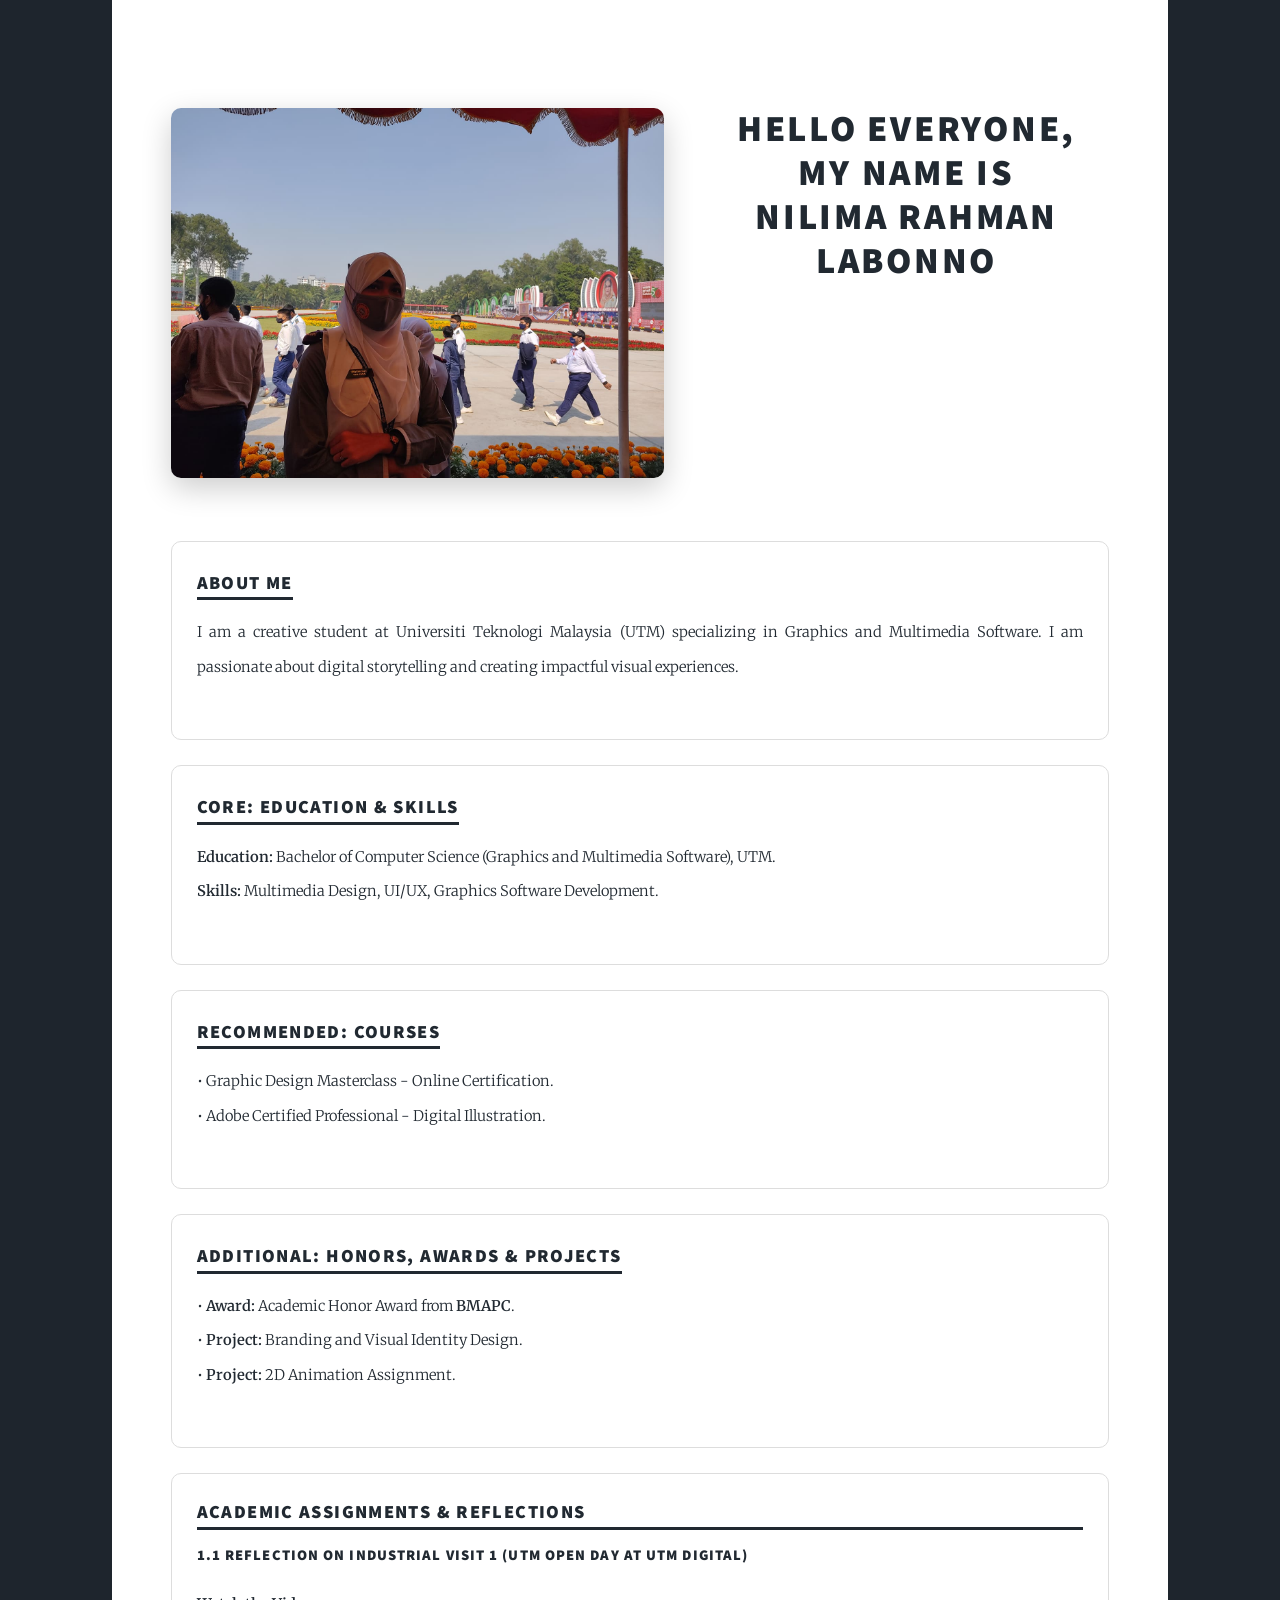
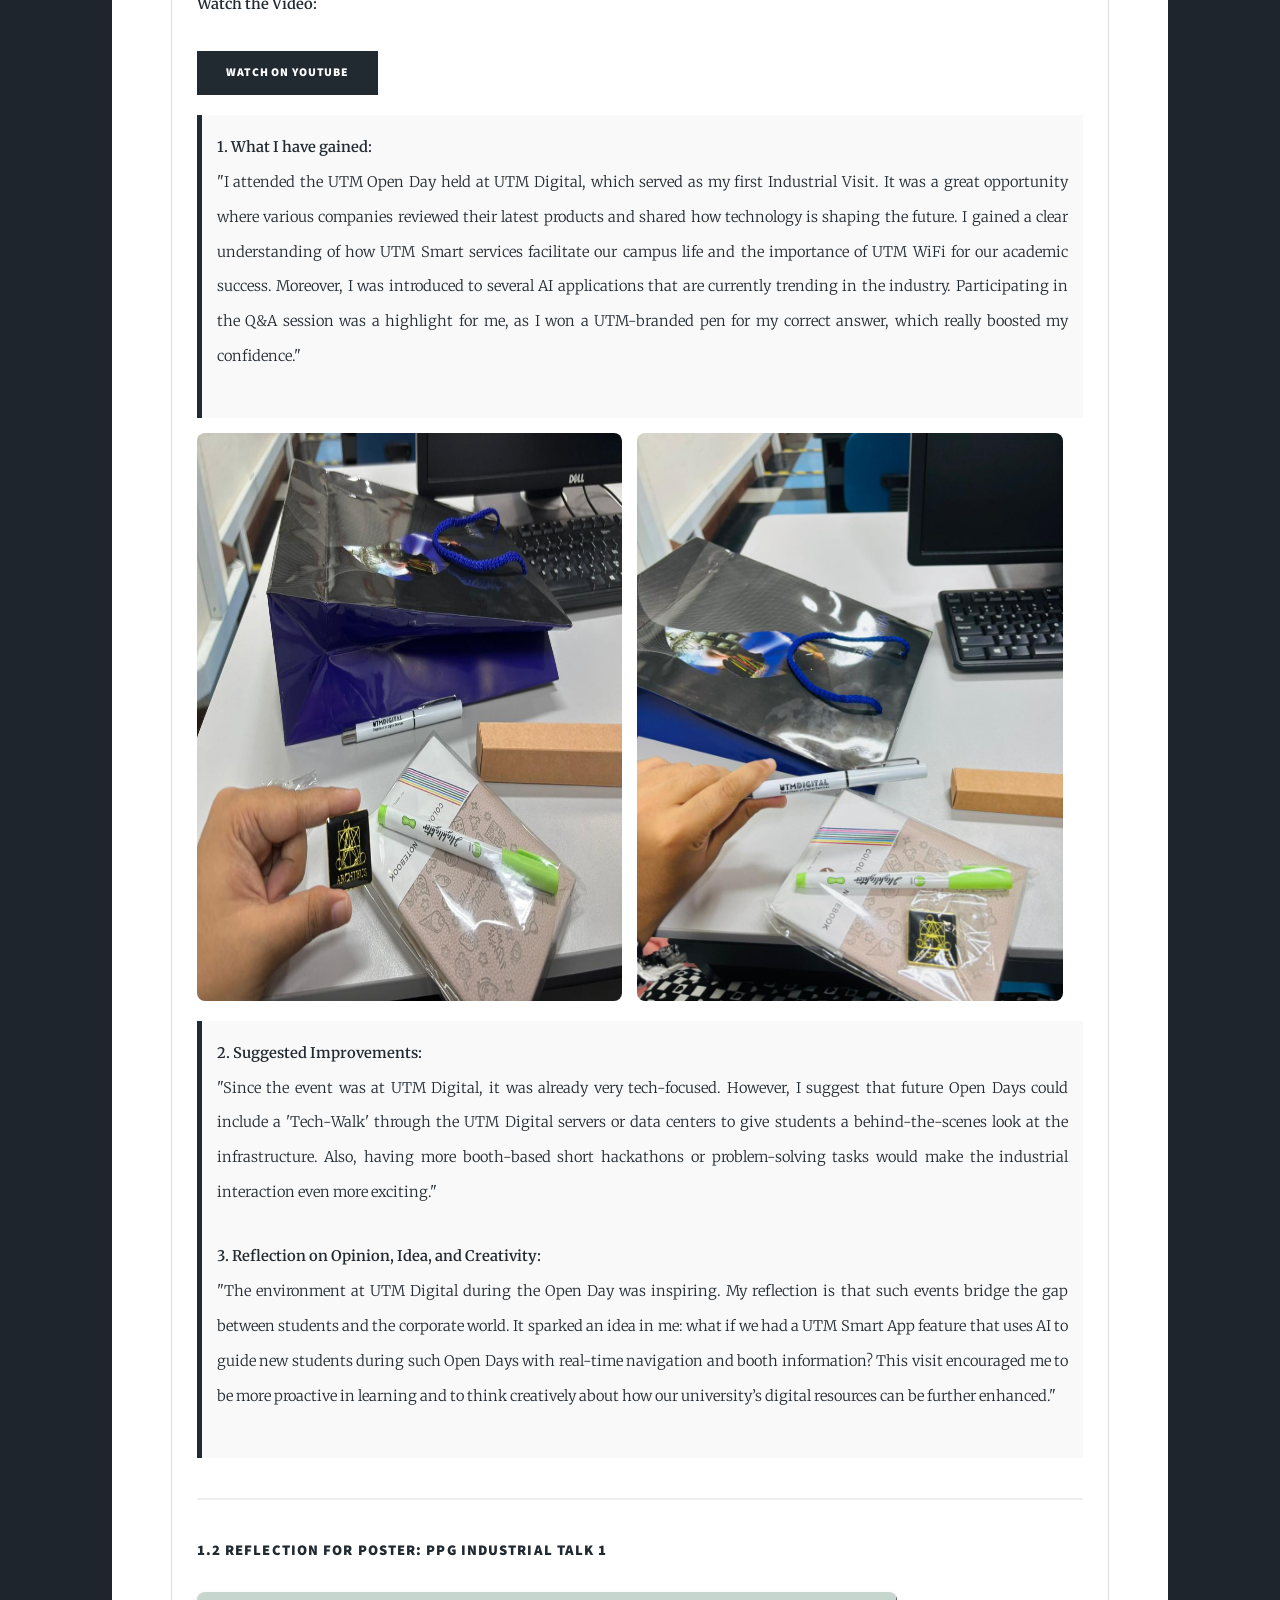
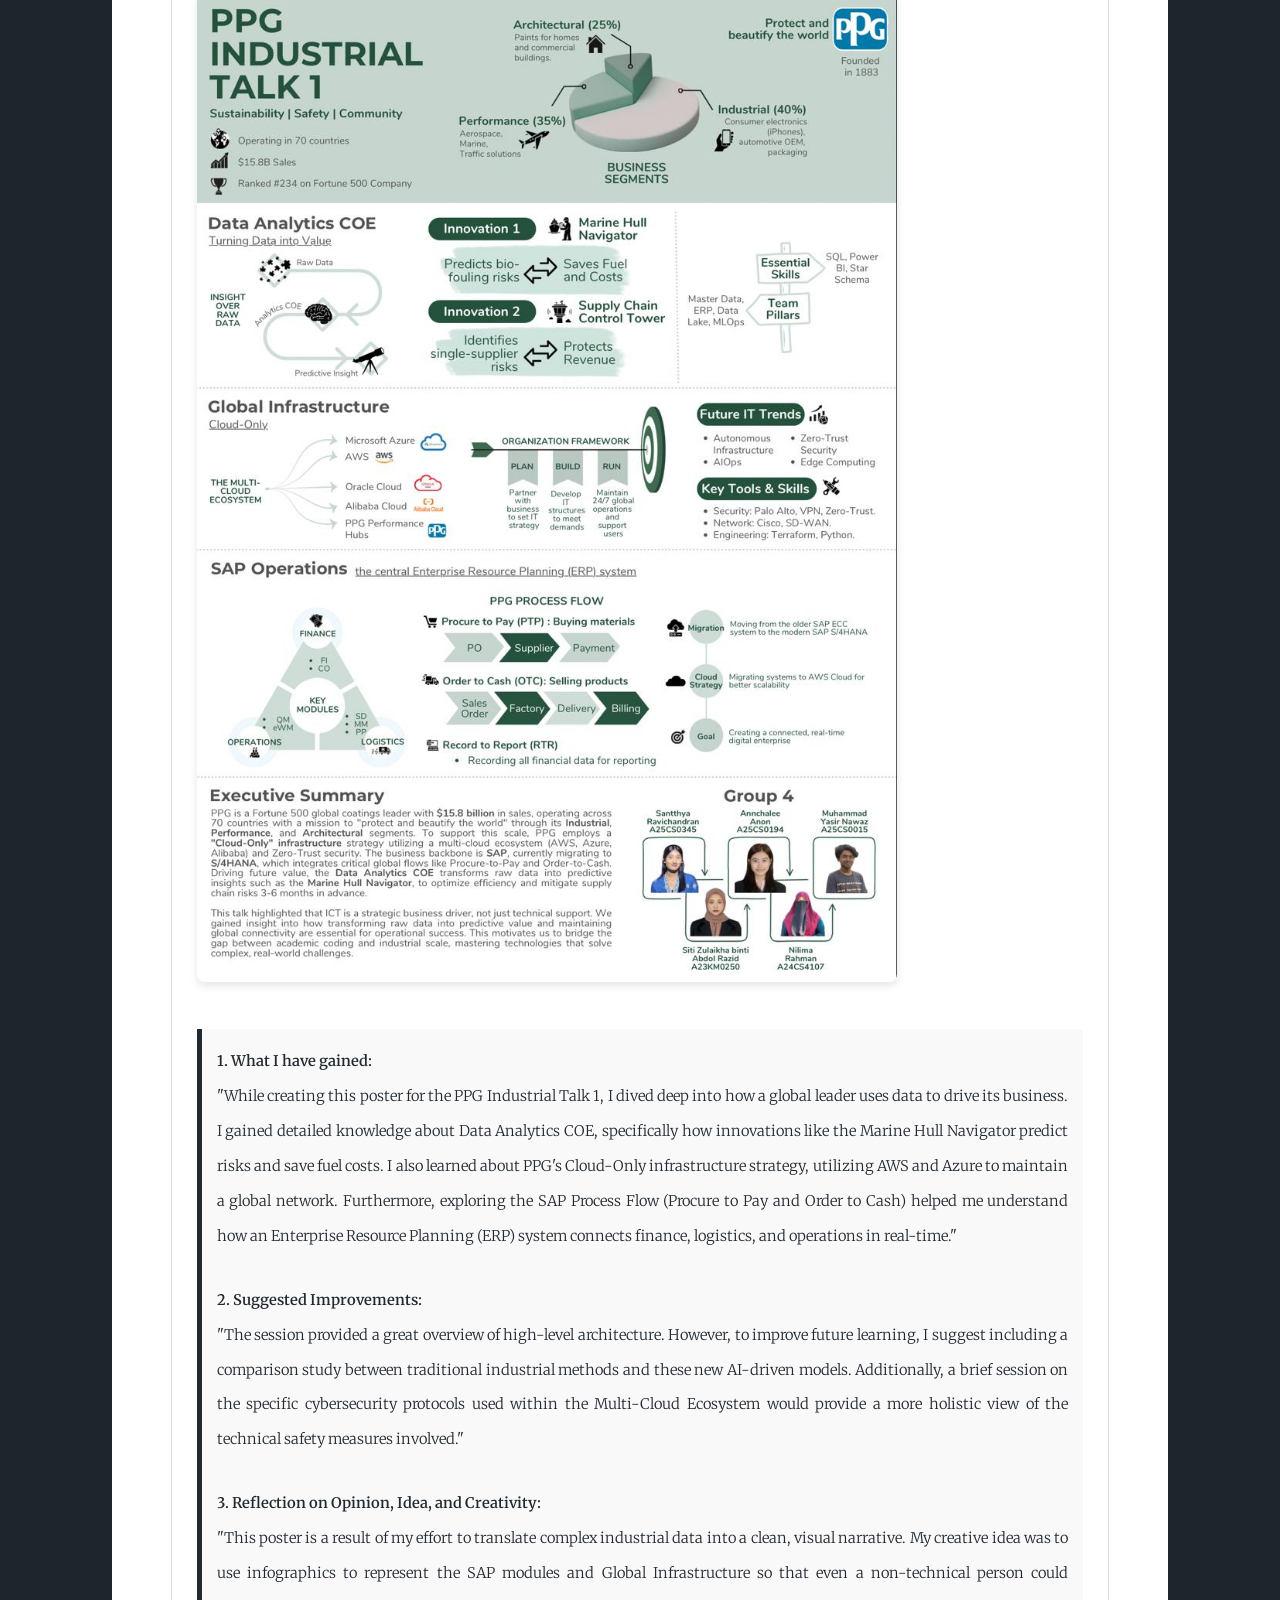
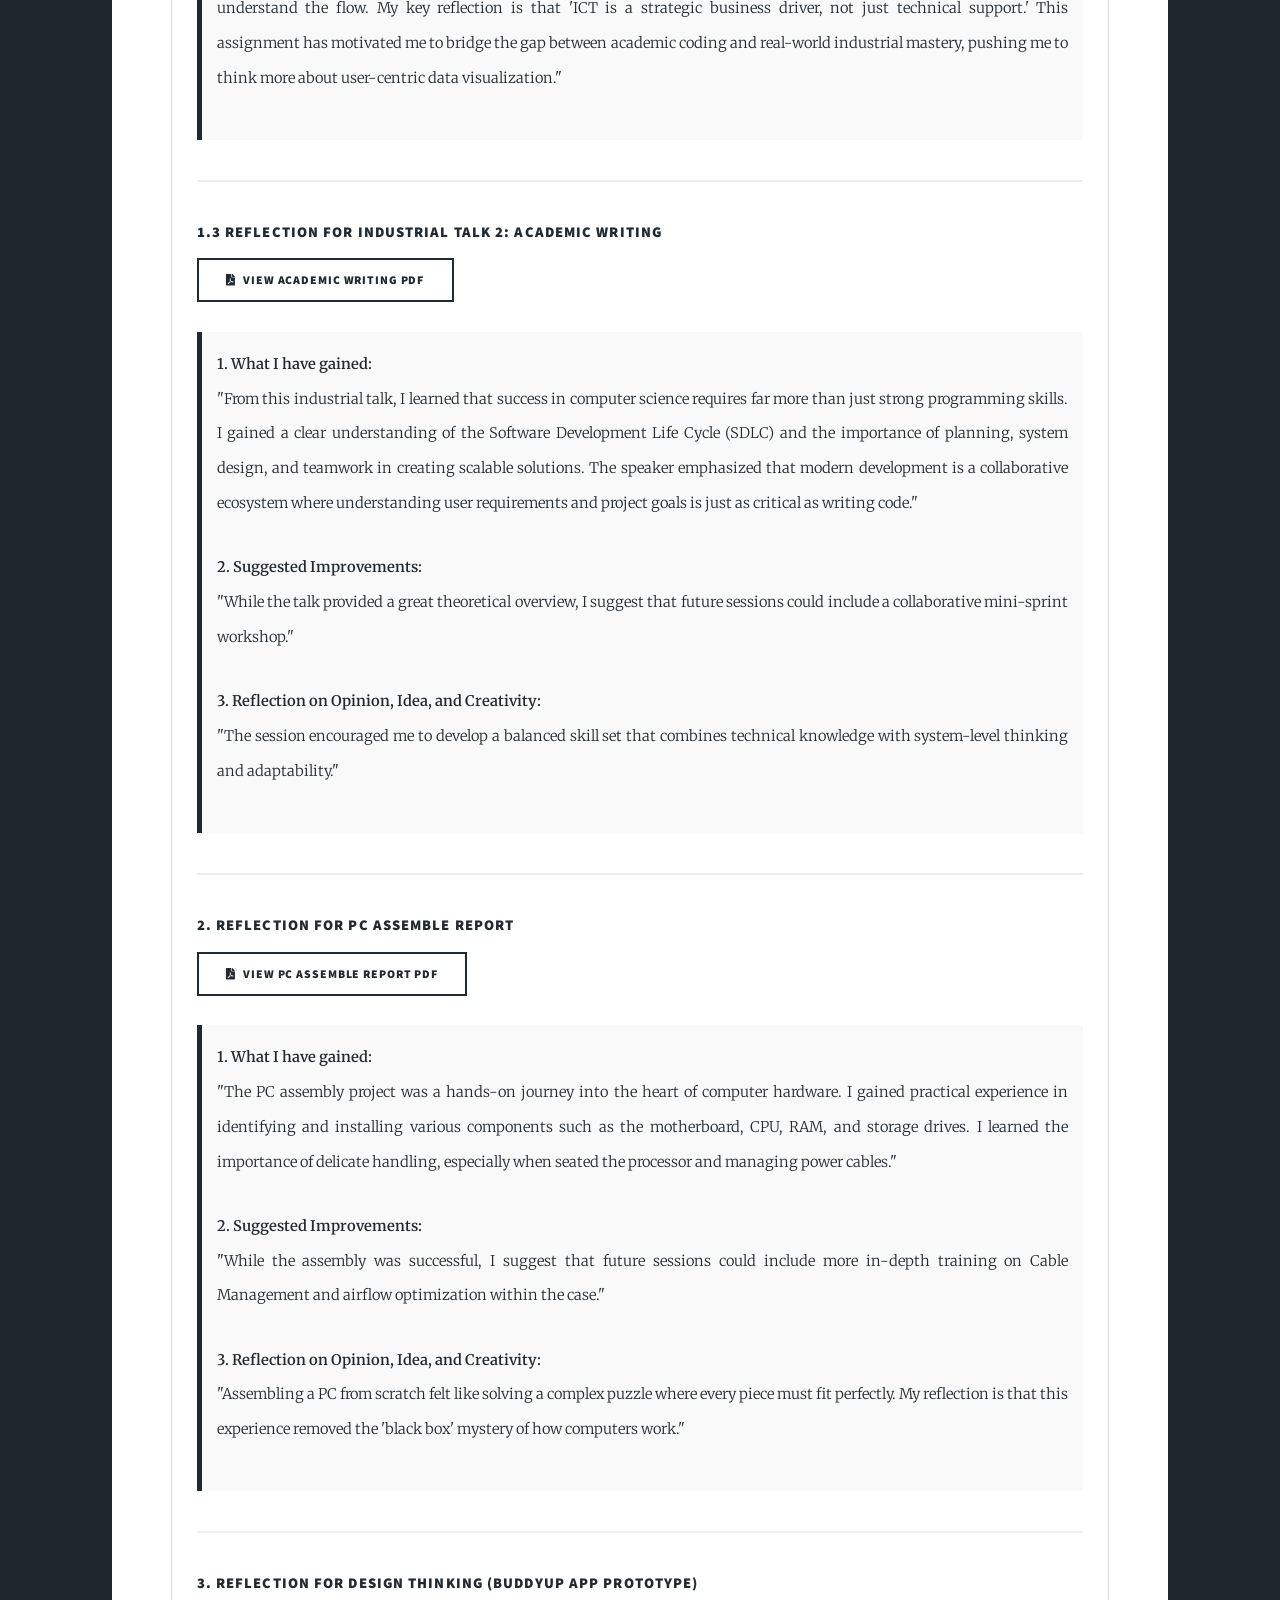
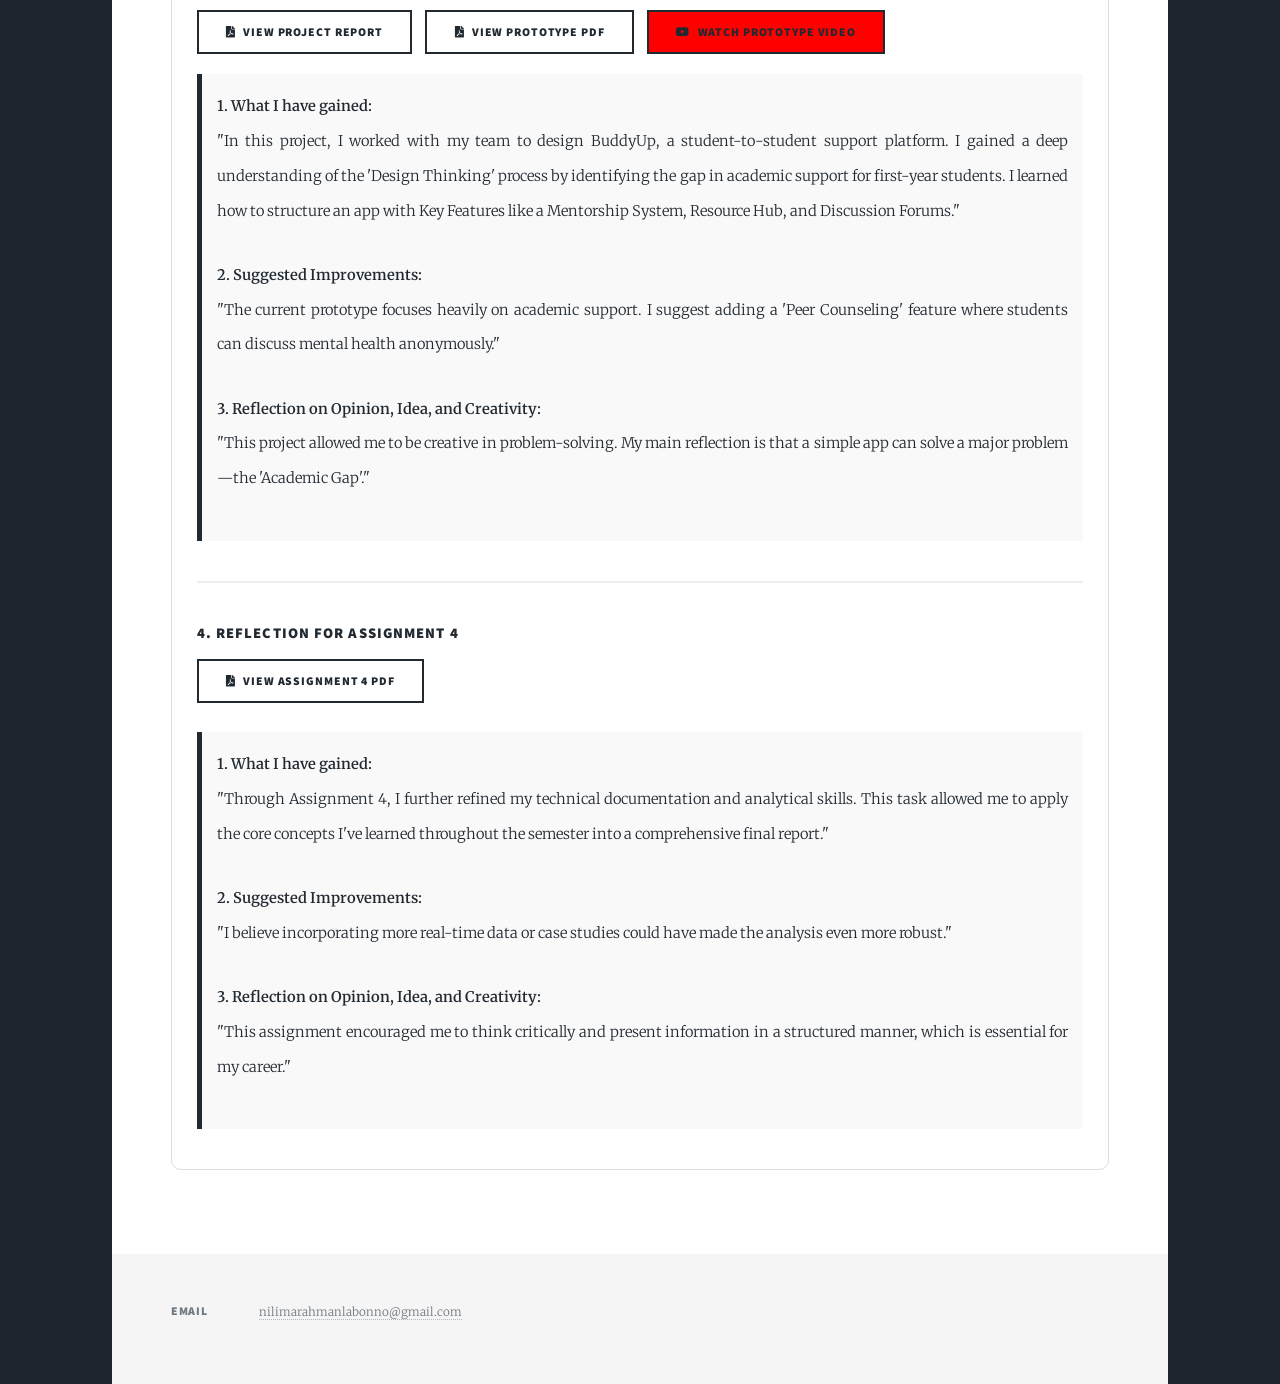
==== commit 111846b2: "Update index.html" ====
--- a/index.html
+++ b/index.html
@@ -1,68 +1,258 @@
-<!DOCTYPE html>
-<html lang="en">
-<head>
-    <meta charset="UTF-8">
-    <meta name="viewport" content="width=device-width, initial-scale=1.0">
-    <meta name="description" content="Academic Portfolio of Nilima Rahman, Graphics and Multimedia Software student at UTM.">
-    <title>Nilima Rahman | Home</title>
-    <link rel="stylesheet" href="style.css">
-</head>
-<body>
-
-    <!-- Navigation -->
-    <header>
-        <nav class="nav-container">
-            <ul class="nav-links">
-                <li><a href="index.html" class="active">Home</a></li>
-                <li><a href="projects.html">Projects</a></li>
-                <li><a href="about.html">About Me</a></li>
-            </ul>
-        </nav>
-    </header>
-
-    <main>
-        <!-- Hero Section -->
-        <section class="hero">
-            <div class="image-area">
-                <img src="assets/my-photo.jpg" alt="Nilima Rahman" class="profile-img">
-            </div>
-            
-            <div class="hero-content">
-                <h1>I'm <span class="highlight">Nilima Rahman</span></h1>
-                <h3>Creative Graphics & Multimedia Software Student</h3>
-                
-                <p class="bio-text">
-                    Welcome to my digital space! I am a first-year student at <strong>Universiti Teknologi Malaysia (UTM)</strong>, 
-                    passionate about blending technology with artistic creativity. Currently pursuing a Bachelor's in 
-                    Computer Science (Graphics and Multimedia Software), I focus on building user-centric digital solutions.
-                </p>
-
-                <!-- New Info Section: What I Do -->
-                <div class="mini-bio">
-                    <p><strong>What I'm focused on:</strong></p>
-                    <ul class="focus-list">
-                        <li>🎨 Creating intuitive UI/UX Designs</li>
-                        <li>💻 Learning Modern Web Development</li>
-                        <li>🚀 Exploring 3D Modeling & Digital Media</li>
-                    </ul>
-                </div>
-
-                <div class="skills-tag">
-                    <span class="tag">UTM Student</span>
-                    <span class="tag">Tech Enthusiast</span>
-                    <span class="tag">Creative Thinker</span>
-                </div>
-
-                <a href="https://github.com/NilimaRahman-salt" target="_blank" class="btn-main">Follow me on GitHub</a>
-            </div>
-        </section>
-    </main>
-
-    <!-- Footer -->
-    <footer>
-        <p>&copy; 2026 Nilima Rahman | SECV2223 Web Programming | UTM Skudai</p>
-    </footer>
-
-    <script src="script.js"></script>
-</body>
-</html>+<!DOCTYPE HTML>
+<html>
+	<head>
+		<title>Nilima Rahman Labonno | Portfolio</title>
+		<meta charset="utf-8" />
+		<meta name="viewport" content="width=device-width, initial-scale=1, user-scalable=no" />
+		<link rel="stylesheet" href="assets/css/main.css" />
+		<noscript><link rel="stylesheet" href="assets/css/noscript.css" /></noscript>
+		<style>
+			/* ১. ইন্ট্রো রিমুভ এবং হেডার স্পেসিং ঠিক করা */
+			#intro { display: none !important; } 
+			#header { padding: 2em 0 !important; margin: 0 !important; }
+			#navPanel, #nav { margin-top: 0 !important; }
+
+			/* ২. প্রোফাইল টপ সেকশন ডিজাইন */
+			.profile-top-section {
+				display: flex;
+				align-items: flex-start;
+				gap: 40px;
+				margin-bottom: 30px;
+				padding: 20px 0;
+			}
+			
+			.profile-top-section img {
+				width: 100% !important;
+				max-width: 600px !important;
+				height: auto;
+				border-radius: 10px;
+				box-shadow: 0 10px 30px rgba(0,0,0,0.2);
+			}
+
+			.welcome-box h2 {
+				font-size: 2.5em !important;
+				line-height: 1.2;
+				font-weight: 900;
+				color: #212931;
+			}
+
+			/* ৩. ইনফো কার্ড এবং রিফ্লেকশন বক্স */
+			.info-card {
+				text-align: left;
+				background: #ffffff;
+				padding: 25px;
+				border-radius: 10px;
+				border: 1px solid #ddd;
+				margin-bottom: 25px;
+			}
+
+			.info-card h3 {
+				border-bottom: 3px solid #212931;
+				display: inline-block;
+				margin-bottom: 15px;
+			}
+
+			.reflection-box {
+				margin-top: 20px;
+				padding: 15px;
+				background: #f9f9f9;
+				border-left: 5px solid #212931;
+				margin-bottom: 15px;
+			}
+
+			.assignment-img {
+				width: 100%;
+				max-width: 700px;
+				border-radius: 8px;
+				margin: 15px 0;
+				box-shadow: 0 4px 8px rgba(0,0,0,0.1);
+			}
+
+			.gift-container {
+				display: flex;
+				gap: 15px;
+				margin: 15px 0;
+			}
+
+			.gift-container img {
+				width: 48%;
+				border-radius: 8px;
+			}
+
+			hr { margin: 40px 0; }
+
+			@media screen and (max-width: 980px) {
+				.profile-top-section { flex-direction: column; }
+				.gift-container img { width: 100%; }
+			}
+		</style>
+	</head>
+	<body class="is-preload">
+		<div id="wrapper" class="fade-in">
+			<div id="main">
+				<article class="post featured">
+					
+					<div class="profile-top-section">
+						<div class="image-container">
+							<img src="images/nilima.jpg" alt="Nilima Rahman Labonno">
+						</div>
+						<div class="welcome-box">
+							<h2>HELLO EVERYONE,<br>MY NAME IS<br>NILIMA RAHMAN LABONNO</h2>
+						</div>
+					</div>
+
+					<div class="info-card">
+						<h3>About Me</h3>
+						<p>I am a creative student at Universiti Teknologi Malaysia (UTM) specializing in Graphics and Multimedia Software. I am passionate about digital storytelling and creating impactful visual experiences.</p>
+					</div>
+
+					<div class="info-card">
+						<h3>Core: Education & Skills</h3>
+						<p><strong>Education:</strong> Bachelor of Computer Science (Graphics and Multimedia Software), UTM.<br />
+						<strong>Skills:</strong> Multimedia Design, UI/UX, Graphics Software Development.</p>
+					</div>
+
+					<div class="info-card">
+						<h3>Recommended: Courses</h3>
+						<p>• Graphic Design Masterclass - Online Certification.<br />
+						• Adobe Certified Professional - Digital Illustration.</p>
+					</div>
+
+					<div class="info-card">
+						<h3>Additional: Honors, Awards & Projects</h3>
+						<p>• <strong>Award:</strong> Academic Honor Award from <strong>BMAPC</strong>.<br />
+						• <strong>Project:</strong> Branding and Visual Identity Design.<br />
+						• <strong>Project:</strong> 2D Animation Assignment.</p>
+					</div>
+
+					<div class="info-card">
+						<h3 style="display: block;">Academic Assignments & Reflections</h3>
+
+						<div class="assignment-block">
+							<h4 style="color: #212931; margin-bottom: 10px;">1.1 Reflection on Industrial Visit 1 (UTM Open Day at UTM Digital)</h4>
+							
+							<div style="margin: 20px 0;">
+								<p><strong>Watch the Video:</strong></p>
+								<a href="https://youtu.be/lgif2j1ni-U" target="_blank" class="button primary">Watch on YouTube</a>
+							</div>
+
+							<div class="reflection-box">
+								<p><strong>1. What I have gained:</strong><br>
+								"I attended the UTM Open Day held at UTM Digital, which served as my first Industrial Visit. It was a great opportunity where various companies reviewed their latest products and shared how technology is shaping the future. I gained a clear understanding of how UTM Smart services facilitate our campus life and the importance of UTM WiFi for our academic success. Moreover, I was introduced to several AI applications that are currently trending in the industry. Participating in the Q&A session was a highlight for me, as I won a UTM-branded pen for my correct answer, which really boosted my confidence."</p>
+							</div>
+
+							<div class="gift-container">
+								<img src="utmdisital gift 1.jpeg" alt="UTM Digital Gift 1">
+								<img src="utmdisital gift 2.jpeg" alt="UTM Digital Gift 2">
+							</div>
+
+							<div class="reflection-box">
+								<p><strong>2. Suggested Improvements:</strong><br>
+								"Since the event was at UTM Digital, it was already very tech-focused. However, I suggest that future Open Days could include a 'Tech-Walk' through the UTM Digital servers or data centers to give students a behind-the-scenes look at the infrastructure. Also, having more booth-based short hackathons or problem-solving tasks would make the industrial interaction even more exciting."</p>
+								
+								<p><strong>3. Reflection on Opinion, Idea, and Creativity:</strong><br>
+								"The environment at UTM Digital during the Open Day was inspiring. My reflection is that such events bridge the gap between students and the corporate world. It sparked an idea in me: what if we had a UTM Smart App feature that uses AI to guide new students during such Open Days with real-time navigation and booth information? This visit encouraged me to be more proactive in learning and to think creatively about how our university’s digital resources can be further enhanced."</p>
+							</div>
+						</div>
+
+						<hr />
+
+						<div class="assignment-block">
+							<h4 style="color: #212931;">1.2 Reflection for Poster: PPG Industrial Talk 1</h4>
+							
+							<img src="poster for industrial talk1(assignment 2).jpeg" alt="PPG Industrial Talk Poster" class="assignment-img">
+
+							<div class="reflection-box">
+								<p><strong>1. What I have gained:</strong><br>
+								"While creating this poster for the PPG Industrial Talk 1, I dived deep into how a global leader uses data to drive its business. I gained detailed knowledge about Data Analytics COE, specifically how innovations like the Marine Hull Navigator predict risks and save fuel costs. I also learned about PPG's Cloud-Only infrastructure strategy, utilizing AWS and Azure to maintain a global network. Furthermore, exploring the SAP Process Flow (Procure to Pay and Order to Cash) helped me understand how an Enterprise Resource Planning (ERP) system connects finance, logistics, and operations in real-time."</p>
+								<p><strong>2. Suggested Improvements:</strong><br>
+								"The session provided a great overview of high-level architecture. However, to improve future learning, I suggest including a comparison study between traditional industrial methods and these new AI-driven models. Additionally, a brief session on the specific cybersecurity protocols used within the Multi-Cloud Ecosystem would provide a more holistic view of the technical safety measures involved."</p>
+								<p><strong>3. Reflection on Opinion, Idea, and Creativity:</strong><br>
+								"This poster is a result of my effort to translate complex industrial data into a clean, visual narrative. My creative idea was to use infographics to represent the SAP modules and Global Infrastructure so that even a non-technical person could understand the flow. My key reflection is that 'ICT is a strategic business driver, not just technical support.' This assignment has motivated me to bridge the gap between academic coding and real-world industrial mastery, pushing me to think more about user-centric data visualization."</p>
+							</div>
+						</div>
+
+						<hr />
+
+						<div class="assignment-block">
+							<h4 style="color: #212931;">1.3 Reflection for Industrial Talk 2: Academic Writing</h4>
+							<p><a href="industrial talk 2 Academic Writing(assignment 3).pdf" target="_blank" class="button icon solid fa-file-pdf">View Academic Writing PDF</a></p>
+							<div class="reflection-box">
+								<p><strong>1. What I have gained:</strong><br>
+								"From this industrial talk, I learned that success in computer science requires far more than just strong programming skills. I gained a clear understanding of the Software Development Life Cycle (SDLC) and the importance of planning, system design, and teamwork in creating scalable solutions. The speaker emphasized that modern development is a collaborative ecosystem where understanding user requirements and project goals is just as critical as writing code."</p>
+								<p><strong>2. Suggested Improvements:</strong><br>
+								"While the talk provided a great theoretical overview, I suggest that future sessions could include a collaborative mini-sprint workshop."</p>
+								<p><strong>3. Reflection on Opinion, Idea, and Creativity:</strong><br>
+								"The session encouraged me to develop a balanced skill set that combines technical knowledge with system-level thinking and adaptability."</p>
+							</div>
+						</div>
+
+						<hr />
+
+						<div class="assignment-block">
+							<h4 style="color: #212931;">2. Reflection for PC Assemble Report</h4>
+							<p><a href="PC Assemble Report.pdf" target="_blank" class="button icon solid fa-file-pdf">View PC Assemble Report PDF</a></p>
+							<div class="reflection-box">
+								<p><strong>1. What I have gained:</strong><br>
+								"The PC assembly project was a hands-on journey into the heart of computer hardware. I gained practical experience in identifying and installing various components such as the motherboard, CPU, RAM, and storage drives. I learned the importance of delicate handling, especially when seated the processor and managing power cables."</p>
+								<p><strong>2. Suggested Improvements:</strong><br>
+								"While the assembly was successful, I suggest that future sessions could include more in-depth training on Cable Management and airflow optimization within the case."</p>
+								<p><strong>3. Reflection on Opinion, Idea, and Creativity:</strong><br>
+								"Assembling a PC from scratch felt like solving a complex puzzle where every piece must fit perfectly. My reflection is that this experience removed the 'black box' mystery of how computers work."</p>
+							</div>
+						</div>
+
+						<hr />
+
+						<div class="assignment-block">
+							<h4 style="color: #212931;">3. Reflection for Design Thinking (BuddyUp App Prototype)</h4>
+							<div style="margin-bottom: 20px;">
+								<a href="desing thinking project.pdf" target="_blank" class="button icon solid fa-file-pdf" style="margin-right: 10px;">View Project Report</a>
+								<a href="Design thinking (low fidelity prototype).pdf" target="_blank" class="button icon solid fa-file-pdf" style="margin-right: 10px;">View Prototype PDF</a>
+								<a href="https://youtu.be/zL2c-b_RCT8" target="_blank" class="button icon brands fa-youtube" style="background-color: #ff0000; color: white;">Watch Prototype Video</a>
+							</div>
+							<div class="reflection-box">
+								<p><strong>1. What I have gained:</strong><br>
+								"In this project, I worked with my team to design BuddyUp, a student-to-student support platform. I gained a deep understanding of the 'Design Thinking' process by identifying the gap in academic support for first-year students. I learned how to structure an app with Key Features like a Mentorship System, Resource Hub, and Discussion Forums."</p>
+								<p><strong>2. Suggested Improvements:</strong><br>
+								"The current prototype focuses heavily on academic support. I suggest adding a 'Peer Counseling' feature where students can discuss mental health anonymously."</p>
+								<p><strong>3. Reflection on Opinion, Idea, and Creativity:</strong><br>
+								"This project allowed me to be creative in problem-solving. My main reflection is that a simple app can solve a major problem—the 'Academic Gap'."</p>
+							</div>
+						</div>
+
+						<hr />
+
+						<div class="assignment-block">
+							<h4 style="color: #212931;">4. Reflection for Assignment 4</h4>
+							<p><a href="assignment 4.pdf" target="_blank" class="button icon solid fa-file-pdf">View Assignment 4 PDF</a></p>
+							<div class="reflection-box">
+								<p><strong>1. What I have gained:</strong><br>
+								"Through Assignment 4, I further refined my technical documentation and analytical skills. This task allowed me to apply the core concepts I've learned throughout the semester into a comprehensive final report."</p>
+								<p><strong>2. Suggested Improvements:</strong><br>
+								"I believe incorporating more real-time data or case studies could have made the analysis even more robust."</p>
+								<p><strong>3. Reflection on Opinion, Idea, and Creativity:</strong><br>
+								"This assignment encouraged me to think critically and present information in a structured manner, which is essential for my career."</p>
+							</div>
+						</div>
+
+					</div>
+
+				</article>
+			</div>
+
+			<footer id="footer">
+				<section class="split contact">
+					<section>
+						<h3>Email</h3>
+						<p><a href="mailto:nilimarahmanlabonno@gmail.com">nilimarahmanlabonno@gmail.com</a></p>
+					</section>
+				</section>
+			</footer>
+		</div>
+
+		<script src="assets/js/jquery.min.js"></script>
+		<script src="assets/js/jquery.scrolly.min.js"></script>
+		<script src="assets/js/main.js"></script>
+	</body>
+</html>
--- a/assets/css/main.css
+++ b/assets/css/main.css
@@ -0,0 +1,4689 @@
+@import url(fontawesome-all.min.css);
+@import url("https://fonts.googleapis.com/css?family=Merriweather:300,700,300italic,700italic|Source+Sans+Pro:900");
+
+/*
+	Massively by HTML5 UP
+	html5up.net | @ajlkn
+	Free for personal and commercial use under the CCA 3.0 license (html5up.net/license)
+*/
+
+html, body, div, span, applet, object,
+iframe, h1, h2, h3, h4, h5, h6, p, blockquote,
+pre, a, abbr, acronym, address, big, cite,
+code, del, dfn, em, img, ins, kbd, q, s, samp,
+small, strike, strong, sub, sup, tt, var, b,
+u, i, center, dl, dt, dd, ol, ul, li, fieldset,
+form, label, legend, table, caption, tbody,
+tfoot, thead, tr, th, td, article, aside,
+canvas, details, embed, figure, figcaption,
+footer, header, hgroup, menu, nav, output, ruby,
+section, summary, time, mark, audio, video {
+	margin: 0;
+	padding: 0;
+	border: 0;
+	font-size: 100%;
+	font: inherit;
+	vertical-align: baseline;}
+
+article, aside, details, figcaption, figure,
+footer, header, hgroup, menu, nav, section {
+	display: block;}
+
+body {
+	line-height: 1;
+}
+
+ol, ul {
+	list-style: none;
+}
+
+blockquote, q {
+	quotes: none;
+}
+
+	blockquote:before, blockquote:after, q:before, q:after {
+		content: '';
+		content: none;
+	}
+
+table {
+	border-collapse: collapse;
+	border-spacing: 0;
+}
+
+body {
+	-webkit-text-size-adjust: none;
+}
+
+mark {
+	background-color: transparent;
+	color: inherit;
+}
+
+input::-moz-focus-inner {
+	border: 0;
+	padding: 0;
+}
+
+input, select, textarea {
+	-moz-appearance: none;
+	-webkit-appearance: none;
+	-ms-appearance: none;
+	appearance: none;
+}
+
+/* Basic */
+
+	@-ms-viewport {
+		width: device-width;
+	}
+
+	body {
+		-ms-overflow-style: scrollbar;
+	}
+
+	@media screen and (max-width: 480px) {
+
+		html, body {
+			min-width: 320px;
+		}
+
+	}
+
+	html {
+		box-sizing: border-box;
+	}
+
+	*, *:before, *:after {
+		box-sizing: inherit;
+	}
+
+	body {
+		background-color: #1e252d;
+	}
+
+		body.is-preload *, body.is-preload *:before, body.is-preload *:after {
+			-moz-animation: none !important;
+			-webkit-animation: none !important;
+			-ms-animation: none !important;
+			animation: none !important;
+			-moz-transition: none !important;
+			-webkit-transition: none !important;
+			-ms-transition: none !important;
+			transition: none !important;
+		}
+
+/* Type */
+
+	html {
+		font-size: 16pt;
+	}
+
+		@media screen and (max-width: 1680px) {
+
+			html {
+				font-size: 12pt;
+			}
+
+		}
+
+		@media screen and (max-width: 1280px) {
+
+			html {
+				font-size: 11pt;
+			}
+
+		}
+
+		@media screen and (max-width: 360px) {
+
+			html {
+				font-size: 10pt;
+			}
+
+		}
+
+	body {
+		color: #212931;
+	}
+
+	body, input, select, textarea {
+		font-family: "Merriweather", Georgia, serif;
+		font-weight: 300;
+		font-size: 1rem;
+		line-height: 2.375;
+	}
+
+	a {
+		-moz-transition: color 0.2s ease-in-out, background-color 0.2s ease-in-out, border-color 0.2s ease-in-out, box-shadow 0.2s ease-in-out;
+		-webkit-transition: color 0.2s ease-in-out, background-color 0.2s ease-in-out, border-color 0.2s ease-in-out, box-shadow 0.2s ease-in-out;
+		-ms-transition: color 0.2s ease-in-out, background-color 0.2s ease-in-out, border-color 0.2s ease-in-out, box-shadow 0.2s ease-in-out;
+		transition: color 0.2s ease-in-out, background-color 0.2s ease-in-out, border-color 0.2s ease-in-out, box-shadow 0.2s ease-in-out;
+		border-bottom: dotted 1px;
+		text-decoration: none;
+	}
+
+		a:hover {
+			border-bottom-color: transparent;
+		}
+
+	strong, b {
+		font-weight: 600;
+	}
+
+	em, i {
+		font-style: italic;
+	}
+
+	p {
+		text-align: justify;
+		margin: 0 0 2rem 0;
+	}
+
+	h1, h2, h3, h4, h5, h6 {
+		font-family: "Source Sans Pro", Helvetica, sans-serif;
+		font-weight: 900;
+		line-height: 1.5;
+		letter-spacing: 0.075em;
+		text-transform: uppercase;
+		margin: 0 0 1rem 0;
+	}
+
+		h1 a, h2 a, h3 a, h4 a, h5 a, h6 a {
+			border-bottom: 0;
+			color: inherit;
+			text-decoration: none;
+		}
+
+	h1 {
+		font-size: 4rem;
+		line-height: 1.1;
+		margin: 0 0 2rem 0;
+	}
+
+	h2 {
+		font-size: 1.75rem;
+		line-height: 1.3;
+		margin: 0 0 1.5rem 0;
+	}
+
+	h3 {
+		font-size: 1.25rem;
+		margin: 0 0 1.5rem 0;
+	}
+
+	h4 {
+		font-size: 1rem;
+	}
+
+	h5 {
+		font-size: 0.9rem;
+	}
+
+	h6 {
+		font-size: 0.8rem;
+	}
+
+	sub {
+		font-size: 0.8rem;
+		position: relative;
+		top: 0.5rem;
+	}
+
+	sup {
+		font-size: 0.8rem;
+		position: relative;
+		top: -0.5rem;
+	}
+
+	blockquote {
+		border-left: solid 4px;
+		font-style: italic;
+		margin: 0 0 2rem 0;
+		padding: 0.5rem 0 0.5rem 2rem;
+	}
+
+	code {
+		border: solid 2px;
+		font-family: "Courier New", monospace;
+		font-size: 0.9rem;
+		margin: 0 0.25rem;
+		padding: 0.25rem 0.65rem;
+	}
+
+	pre {
+		-webkit-overflow-scrolling: touch;
+		font-family: "Courier New", monospace;
+		font-size: 0.9rem;
+		margin: 0 0 2rem 0;
+	}
+
+		pre code {
+			display: block;
+			line-height: 1.75;
+			padding: 1rem 1.5rem;
+			overflow-x: auto;
+		}
+
+	hr {
+		border: 0;
+		border-bottom: solid 2px;
+		margin: 3rem 0;
+	}
+
+		hr.major {
+			margin: 5rem 0;
+		}
+
+	.align-left {
+		text-align: left;
+	}
+
+	.align-center {
+		text-align: center;
+	}
+
+	.align-right {
+		text-align: right;
+	}
+
+	input, select, textarea {
+		color: #212931;
+	}
+
+	a {
+		color: #212931;
+		border-bottom-color: rgba(33, 41, 49, 0.5);
+	}
+
+		a:hover {
+			border-bottom-color: transparent;
+			color: #18bfef !important;
+		}
+
+	strong, b {
+		color: #212931;
+	}
+
+	h1, h2, h3, h4, h5, h6 {
+		color: #212931;
+	}
+
+	blockquote {
+		border-left-color: #eeeeee;
+	}
+
+	code {
+		background: rgba(220, 220, 220, 0.25);
+		border-color: #eeeeee;
+	}
+
+	hr {
+		border-bottom-color: #eeeeee;
+	}
+
+/* Row */
+
+	.row {
+		display: flex;
+		flex-wrap: wrap;
+		box-sizing: border-box;
+		align-items: stretch;
+	}
+
+		.row > * {
+			box-sizing: border-box;
+		}
+
+		.row.gtr-uniform > * > :last-child {
+			margin-bottom: 0;
+		}
+
+		.row.aln-left {
+			justify-content: flex-start;
+		}
+
+		.row.aln-center {
+			justify-content: center;
+		}
+
+		.row.aln-right {
+			justify-content: flex-end;
+		}
+
+		.row.aln-top {
+			align-items: flex-start;
+		}
+
+		.row.aln-middle {
+			align-items: center;
+		}
+
+		.row.aln-bottom {
+			align-items: flex-end;
+		}
+
+		.row > .imp {
+			order: -1;
+		}
+
+		.row > .col-1 {
+			width: 8.33333%;
+		}
+
+		.row > .off-1 {
+			margin-left: 8.33333%;
+		}
+
+		.row > .col-2 {
+			width: 16.66667%;
+		}
+
+		.row > .off-2 {
+			margin-left: 16.66667%;
+		}
+
+		.row > .col-3 {
+			width: 25%;
+		}
+
+		.row > .off-3 {
+			margin-left: 25%;
+		}
+
+		.row > .col-4 {
+			width: 33.33333%;
+		}
+
+		.row > .off-4 {
+			margin-left: 33.33333%;
+		}
+
+		.row > .col-5 {
+			width: 41.66667%;
+		}
+
+		.row > .off-5 {
+			margin-left: 41.66667%;
+		}
+
+		.row > .col-6 {
+			width: 50%;
+		}
+
+		.row > .off-6 {
+			margin-left: 50%;
+		}
+
+		.row > .col-7 {
+			width: 58.33333%;
+		}
+
+		.row > .off-7 {
+			margin-left: 58.33333%;
+		}
+
+		.row > .col-8 {
+			width: 66.66667%;
+		}
+
+		.row > .off-8 {
+			margin-left: 66.66667%;
+		}
+
+		.row > .col-9 {
+			width: 75%;
+		}
+
+		.row > .off-9 {
+			margin-left: 75%;
+		}
+
+		.row > .col-10 {
+			width: 83.33333%;
+		}
+
+		.row > .off-10 {
+			margin-left: 83.33333%;
+		}
+
+		.row > .col-11 {
+			width: 91.66667%;
+		}
+
+		.row > .off-11 {
+			margin-left: 91.66667%;
+		}
+
+		.row > .col-12 {
+			width: 100%;
+		}
+
+		.row > .off-12 {
+			margin-left: 100%;
+		}
+
+		.row.gtr-0 {
+			margin-top: 0;
+			margin-left: 0rem;
+		}
+
+			.row.gtr-0 > * {
+				padding: 0 0 0 0rem;
+			}
+
+			.row.gtr-0.gtr-uniform {
+				margin-top: 0rem;
+			}
+
+				.row.gtr-0.gtr-uniform > * {
+					padding-top: 0rem;
+				}
+
+		.row.gtr-25 {
+			margin-top: 0;
+			margin-left: -0.375rem;
+		}
+
+			.row.gtr-25 > * {
+				padding: 0 0 0 0.375rem;
+			}
+
+			.row.gtr-25.gtr-uniform {
+				margin-top: -0.375rem;
+			}
+
+				.row.gtr-25.gtr-uniform > * {
+					padding-top: 0.375rem;
+				}
+
+		.row.gtr-50 {
+			margin-top: 0;
+			margin-left: -0.75rem;
+		}
+
+			.row.gtr-50 > * {
+				padding: 0 0 0 0.75rem;
+			}
+
+			.row.gtr-50.gtr-uniform {
+				margin-top: -0.75rem;
+			}
+
+				.row.gtr-50.gtr-uniform > * {
+					padding-top: 0.75rem;
+				}
+
+		.row {
+			margin-top: 0;
+			margin-left: -1.5rem;
+		}
+
+			.row > * {
+				padding: 0 0 0 1.5rem;
+			}
+
+			.row.gtr-uniform {
+				margin-top: -1.5rem;
+			}
+
+				.row.gtr-uniform > * {
+					padding-top: 1.5rem;
+				}
+
+		.row.gtr-150 {
+			margin-top: 0;
+			margin-left: -2.25rem;
+		}
+
+			.row.gtr-150 > * {
+				padding: 0 0 0 2.25rem;
+			}
+
+			.row.gtr-150.gtr-uniform {
+				margin-top: -2.25rem;
+			}
+
+				.row.gtr-150.gtr-uniform > * {
+					padding-top: 2.25rem;
+				}
+
+		.row.gtr-200 {
+			margin-top: 0;
+			margin-left: -3rem;
+		}
+
+			.row.gtr-200 > * {
+				padding: 0 0 0 3rem;
+			}
+
+			.row.gtr-200.gtr-uniform {
+				margin-top: -3rem;
+			}
+
+				.row.gtr-200.gtr-uniform > * {
+					padding-top: 3rem;
+				}
+
+		@media screen and (max-width: 1680px) {
+
+			.row {
+				display: flex;
+				flex-wrap: wrap;
+				box-sizing: border-box;
+				align-items: stretch;
+			}
+
+				.row > * {
+					box-sizing: border-box;
+				}
+
+				.row.gtr-uniform > * > :last-child {
+					margin-bottom: 0;
+				}
+
+				.row.aln-left {
+					justify-content: flex-start;
+				}
+
+				.row.aln-center {
+					justify-content: center;
+				}
+
+				.row.aln-right {
+					justify-content: flex-end;
+				}
+
+				.row.aln-top {
+					align-items: flex-start;
+				}
+
+				.row.aln-middle {
+					align-items: center;
+				}
+
+				.row.aln-bottom {
+					align-items: flex-end;
+				}
+
+				.row > .imp-xlarge {
+					order: -1;
+				}
+
+				.row > .col-1-xlarge {
+					width: 8.33333%;
+				}
+
+				.row > .off-1-xlarge {
+					margin-left: 8.33333%;
+				}
+
+				.row > .col-2-xlarge {
+					width: 16.66667%;
+				}
+
+				.row > .off-2-xlarge {
+					margin-left: 16.66667%;
+				}
+
+				.row > .col-3-xlarge {
+					width: 25%;
+				}
+
+				.row > .off-3-xlarge {
+					margin-left: 25%;
+				}
+
+				.row > .col-4-xlarge {
+					width: 33.33333%;
+				}
+
+				.row > .off-4-xlarge {
+					margin-left: 33.33333%;
+				}
+
+				.row > .col-5-xlarge {
+					width: 41.66667%;
+				}
+
+				.row > .off-5-xlarge {
+					margin-left: 41.66667%;
+				}
+
+				.row > .col-6-xlarge {
+					width: 50%;
+				}
+
+				.row > .off-6-xlarge {
+					margin-left: 50%;
+				}
+
+				.row > .col-7-xlarge {
+					width: 58.33333%;
+				}
+
+				.row > .off-7-xlarge {
+					margin-left: 58.33333%;
+				}
+
+				.row > .col-8-xlarge {
+					width: 66.66667%;
+				}
+
+				.row > .off-8-xlarge {
+					margin-left: 66.66667%;
+				}
+
+				.row > .col-9-xlarge {
+					width: 75%;
+				}
+
+				.row > .off-9-xlarge {
+					margin-left: 75%;
+				}
+
+				.row > .col-10-xlarge {
+					width: 83.33333%;
+				}
+
+				.row > .off-10-xlarge {
+					margin-left: 83.33333%;
+				}
+
+				.row > .col-11-xlarge {
+					width: 91.66667%;
+				}
+
+				.row > .off-11-xlarge {
+					margin-left: 91.66667%;
+				}
+
+				.row > .col-12-xlarge {
+					width: 100%;
+				}
+
+				.row > .off-12-xlarge {
+					margin-left: 100%;
+				}
+
+				.row.gtr-0 {
+					margin-top: 0;
+					margin-left: 0rem;
+				}
+
+					.row.gtr-0 > * {
+						padding: 0 0 0 0rem;
+					}
+
+					.row.gtr-0.gtr-uniform {
+						margin-top: 0rem;
+					}
+
+						.row.gtr-0.gtr-uniform > * {
+							padding-top: 0rem;
+						}
+
+				.row.gtr-25 {
+					margin-top: 0;
+					margin-left: -0.375rem;
+				}
+
+					.row.gtr-25 > * {
+						padding: 0 0 0 0.375rem;
+					}
+
+					.row.gtr-25.gtr-uniform {
+						margin-top: -0.375rem;
+					}
+
+						.row.gtr-25.gtr-uniform > * {
+							padding-top: 0.375rem;
+						}
+
+				.row.gtr-50 {
+					margin-top: 0;
+					margin-left: -0.75rem;
+				}
+
+					.row.gtr-50 > * {
+						padding: 0 0 0 0.75rem;
+					}
+
+					.row.gtr-50.gtr-uniform {
+						margin-top: -0.75rem;
+					}
+
+						.row.gtr-50.gtr-uniform > * {
+							padding-top: 0.75rem;
+						}
+
+				.row {
+					margin-top: 0;
+					margin-left: -1.5rem;
+				}
+
+					.row > * {
+						padding: 0 0 0 1.5rem;
+					}
+
+					.row.gtr-uniform {
+						margin-top: -1.5rem;
+					}
+
+						.row.gtr-uniform > * {
+							padding-top: 1.5rem;
+						}
+
+				.row.gtr-150 {
+					margin-top: 0;
+					margin-left: -2.25rem;
+				}
+
+					.row.gtr-150 > * {
+						padding: 0 0 0 2.25rem;
+					}
+
+					.row.gtr-150.gtr-uniform {
+						margin-top: -2.25rem;
+					}
+
+						.row.gtr-150.gtr-uniform > * {
+							padding-top: 2.25rem;
+						}
+
+				.row.gtr-200 {
+					margin-top: 0;
+					margin-left: -3rem;
+				}
+
+					.row.gtr-200 > * {
+						padding: 0 0 0 3rem;
+					}
+
+					.row.gtr-200.gtr-uniform {
+						margin-top: -3rem;
+					}
+
+						.row.gtr-200.gtr-uniform > * {
+							padding-top: 3rem;
+						}
+
+		}
+
+		@media screen and (max-width: 1280px) {
+
+			.row {
+				display: flex;
+				flex-wrap: wrap;
+				box-sizing: border-box;
+				align-items: stretch;
+			}
+
+				.row > * {
+					box-sizing: border-box;
+				}
+
+				.row.gtr-uniform > * > :last-child {
+					margin-bottom: 0;
+				}
+
+				.row.aln-left {
+					justify-content: flex-start;
+				}
+
+				.row.aln-center {
+					justify-content: center;
+				}
+
+				.row.aln-right {
+					justify-content: flex-end;
+				}
+
+				.row.aln-top {
+					align-items: flex-start;
+				}
+
+				.row.aln-middle {
+					align-items: center;
+				}
+
+				.row.aln-bottom {
+					align-items: flex-end;
+				}
+
+				.row > .imp-large {
+					order: -1;
+				}
+
+				.row > .col-1-large {
+					width: 8.33333%;
+				}
+
+				.row > .off-1-large {
+					margin-left: 8.33333%;
+				}
+
+				.row > .col-2-large {
+					width: 16.66667%;
+				}
+
+				.row > .off-2-large {
+					margin-left: 16.66667%;
+				}
+
+				.row > .col-3-large {
+					width: 25%;
+				}
+
+				.row > .off-3-large {
+					margin-left: 25%;
+				}
+
+				.row > .col-4-large {
+					width: 33.33333%;
+				}
+
+				.row > .off-4-large {
+					margin-left: 33.33333%;
+				}
+
+				.row > .col-5-large {
+					width: 41.66667%;
+				}
+
+				.row > .off-5-large {
+					margin-left: 41.66667%;
+				}
+
+				.row > .col-6-large {
+					width: 50%;
+				}
+
+				.row > .off-6-large {
+					margin-left: 50%;
+				}
+
+				.row > .col-7-large {
+					width: 58.33333%;
+				}
+
+				.row > .off-7-large {
+					margin-left: 58.33333%;
+				}
+
+				.row > .col-8-large {
+					width: 66.66667%;
+				}
+
+				.row > .off-8-large {
+					margin-left: 66.66667%;
+				}
+
+				.row > .col-9-large {
+					width: 75%;
+				}
+
+				.row > .off-9-large {
+					margin-left: 75%;
+				}
+
+				.row > .col-10-large {
+					width: 83.33333%;
+				}
+
+				.row > .off-10-large {
+					margin-left: 83.33333%;
+				}
+
+				.row > .col-11-large {
+					width: 91.66667%;
+				}
+
+				.row > .off-11-large {
+					margin-left: 91.66667%;
+				}
+
+				.row > .col-12-large {
+					width: 100%;
+				}
+
+				.row > .off-12-large {
+					margin-left: 100%;
+				}
+
+				.row.gtr-0 {
+					margin-top: 0;
+					margin-left: 0rem;
+				}
+
+					.row.gtr-0 > * {
+						padding: 0 0 0 0rem;
+					}
+
+					.row.gtr-0.gtr-uniform {
+						margin-top: 0rem;
+					}
+
+						.row.gtr-0.gtr-uniform > * {
+							padding-top: 0rem;
+						}
+
+				.row.gtr-25 {
+					margin-top: 0;
+					margin-left: -0.375rem;
+				}
+
+					.row.gtr-25 > * {
+						padding: 0 0 0 0.375rem;
+					}
+
+					.row.gtr-25.gtr-uniform {
+						margin-top: -0.375rem;
+					}
+
+						.row.gtr-25.gtr-uniform > * {
+							padding-top: 0.375rem;
+						}
+
+				.row.gtr-50 {
+					margin-top: 0;
+					margin-left: -0.75rem;
+				}
+
+					.row.gtr-50 > * {
+						padding: 0 0 0 0.75rem;
+					}
+
+					.row.gtr-50.gtr-uniform {
+						margin-top: -0.75rem;
+					}
+
+						.row.gtr-50.gtr-uniform > * {
+							padding-top: 0.75rem;
+						}
+
+				.row {
+					margin-top: 0;
+					margin-left: -1.5rem;
+				}
+
+					.row > * {
+						padding: 0 0 0 1.5rem;
+					}
+
+					.row.gtr-uniform {
+						margin-top: -1.5rem;
+					}
+
+						.row.gtr-uniform > * {
+							padding-top: 1.5rem;
+						}
+
+				.row.gtr-150 {
+					margin-top: 0;
+					margin-left: -2.25rem;
+				}
+
+					.row.gtr-150 > * {
+						padding: 0 0 0 2.25rem;
+					}
+
+					.row.gtr-150.gtr-uniform {
+						margin-top: -2.25rem;
+					}
+
+						.row.gtr-150.gtr-uniform > * {
+							padding-top: 2.25rem;
+						}
+
+				.row.gtr-200 {
+					margin-top: 0;
+					margin-left: -3rem;
+				}
+
+					.row.gtr-200 > * {
+						padding: 0 0 0 3rem;
+					}
+
+					.row.gtr-200.gtr-uniform {
+						margin-top: -3rem;
+					}
+
+						.row.gtr-200.gtr-uniform > * {
+							padding-top: 3rem;
+						}
+
+		}
+
+		@media screen and (max-width: 980px) {
+
+			.row {
+				display: flex;
+				flex-wrap: wrap;
+				box-sizing: border-box;
+				align-items: stretch;
+			}
+
+				.row > * {
+					box-sizing: border-box;
+				}
+
+				.row.gtr-uniform > * > :last-child {
+					margin-bottom: 0;
+				}
+
+				.row.aln-left {
+					justify-content: flex-start;
+				}
+
+				.row.aln-center {
+					justify-content: center;
+				}
+
+				.row.aln-right {
+					justify-content: flex-end;
+				}
+
+				.row.aln-top {
+					align-items: flex-start;
+				}
+
+				.row.aln-middle {
+					align-items: center;
+				}
+
+				.row.aln-bottom {
+					align-items: flex-end;
+				}
+
+				.row > .imp-medium {
+					order: -1;
+				}
+
+				.row > .col-1-medium {
+					width: 8.33333%;
+				}
+
+				.row > .off-1-medium {
+					margin-left: 8.33333%;
+				}
+
+				.row > .col-2-medium {
+					width: 16.66667%;
+				}
+
+				.row > .off-2-medium {
+					margin-left: 16.66667%;
+				}
+
+				.row > .col-3-medium {
+					width: 25%;
+				}
+
+				.row > .off-3-medium {
+					margin-left: 25%;
+				}
+
+				.row > .col-4-medium {
+					width: 33.33333%;
+				}
+
+				.row > .off-4-medium {
+					margin-left: 33.33333%;
+				}
+
+				.row > .col-5-medium {
+					width: 41.66667%;
+				}
+
+				.row > .off-5-medium {
+					margin-left: 41.66667%;
+				}
+
+				.row > .col-6-medium {
+					width: 50%;
+				}
+
+				.row > .off-6-medium {
+					margin-left: 50%;
+				}
+
+				.row > .col-7-medium {
+					width: 58.33333%;
+				}
+
+				.row > .off-7-medium {
+					margin-left: 58.33333%;
+				}
+
+				.row > .col-8-medium {
+					width: 66.66667%;
+				}
+
+				.row > .off-8-medium {
+					margin-left: 66.66667%;
+				}
+
+				.row > .col-9-medium {
+					width: 75%;
+				}
+
+				.row > .off-9-medium {
+					margin-left: 75%;
+				}
+
+				.row > .col-10-medium {
+					width: 83.33333%;
+				}
+
+				.row > .off-10-medium {
+					margin-left: 83.33333%;
+				}
+
+				.row > .col-11-medium {
+					width: 91.66667%;
+				}
+
+				.row > .off-11-medium {
+					margin-left: 91.66667%;
+				}
+
+				.row > .col-12-medium {
+					width: 100%;
+				}
+
+				.row > .off-12-medium {
+					margin-left: 100%;
+				}
+
+				.row.gtr-0 {
+					margin-top: 0;
+					margin-left: 0rem;
+				}
+
+					.row.gtr-0 > * {
+						padding: 0 0 0 0rem;
+					}
+
+					.row.gtr-0.gtr-uniform {
+						margin-top: 0rem;
+					}
+
+						.row.gtr-0.gtr-uniform > * {
+							padding-top: 0rem;
+						}
+
+				.row.gtr-25 {
+					margin-top: 0;
+					margin-left: -0.375rem;
+				}
+
+					.row.gtr-25 > * {
+						padding: 0 0 0 0.375rem;
+					}
+
+					.row.gtr-25.gtr-uniform {
+						margin-top: -0.375rem;
+					}
+
+						.row.gtr-25.gtr-uniform > * {
+							padding-top: 0.375rem;
+						}
+
+				.row.gtr-50 {
+					margin-top: 0;
+					margin-left: -0.75rem;
+				}
+
+					.row.gtr-50 > * {
+						padding: 0 0 0 0.75rem;
+					}
+
+					.row.gtr-50.gtr-uniform {
+						margin-top: -0.75rem;
+					}
+
+						.row.gtr-50.gtr-uniform > * {
+							padding-top: 0.75rem;
+						}
+
+				.row {
+					margin-top: 0;
+					margin-left: -1.5rem;
+				}
+
+					.row > * {
+						padding: 0 0 0 1.5rem;
+					}
+
+					.row.gtr-uniform {
+						margin-top: -1.5rem;
+					}
+
+						.row.gtr-uniform > * {
+							padding-top: 1.5rem;
+						}
+
+				.row.gtr-150 {
+					margin-top: 0;
+					margin-left: -2.25rem;
+				}
+
+					.row.gtr-150 > * {
+						padding: 0 0 0 2.25rem;
+					}
+
+					.row.gtr-150.gtr-uniform {
+						margin-top: -2.25rem;
+					}
+
+						.row.gtr-150.gtr-uniform > * {
+							padding-top: 2.25rem;
+						}
+
+				.row.gtr-200 {
+					margin-top: 0;
+					margin-left: -3rem;
+				}
+
+					.row.gtr-200 > * {
+						padding: 0 0 0 3rem;
+					}
+
+					.row.gtr-200.gtr-uniform {
+						margin-top: -3rem;
+					}
+
+						.row.gtr-200.gtr-uniform > * {
+							padding-top: 3rem;
+						}
+
+		}
+
+		@media screen and (max-width: 736px) {
+
+			.row {
+				display: flex;
+				flex-wrap: wrap;
+				box-sizing: border-box;
+				align-items: stretch;
+			}
+
+				.row > * {
+					box-sizing: border-box;
+				}
+
+				.row.gtr-uniform > * > :last-child {
+					margin-bottom: 0;
+				}
+
+				.row.aln-left {
+					justify-content: flex-start;
+				}
+
+				.row.aln-center {
+					justify-content: center;
+				}
+
+				.row.aln-right {
+					justify-content: flex-end;
+				}
+
+				.row.aln-top {
+					align-items: flex-start;
+				}
+
+				.row.aln-middle {
+					align-items: center;
+				}
+
+				.row.aln-bottom {
+					align-items: flex-end;
+				}
+
+				.row > .imp-small {
+					order: -1;
+				}
+
+				.row > .col-1-small {
+					width: 8.33333%;
+				}
+
+				.row > .off-1-small {
+					margin-left: 8.33333%;
+				}
+
+				.row > .col-2-small {
+					width: 16.66667%;
+				}
+
+				.row > .off-2-small {
+					margin-left: 16.66667%;
+				}
+
+				.row > .col-3-small {
+					width: 25%;
+				}
+
+				.row > .off-3-small {
+					margin-left: 25%;
+				}
+
+				.row > .col-4-small {
+					width: 33.33333%;
+				}
+
+				.row > .off-4-small {
+					margin-left: 33.33333%;
+				}
+
+				.row > .col-5-small {
+					width: 41.66667%;
+				}
+
+				.row > .off-5-small {
+					margin-left: 41.66667%;
+				}
+
+				.row > .col-6-small {
+					width: 50%;
+				}
+
+				.row > .off-6-small {
+					margin-left: 50%;
+				}
+
+				.row > .col-7-small {
+					width: 58.33333%;
+				}
+
+				.row > .off-7-small {
+					margin-left: 58.33333%;
+				}
+
+				.row > .col-8-small {
+					width: 66.66667%;
+				}
+
+				.row > .off-8-small {
+					margin-left: 66.66667%;
+				}
+
+				.row > .col-9-small {
+					width: 75%;
+				}
+
+				.row > .off-9-small {
+					margin-left: 75%;
+				}
+
+				.row > .col-10-small {
+					width: 83.33333%;
+				}
+
+				.row > .off-10-small {
+					margin-left: 83.33333%;
+				}
+
+				.row > .col-11-small {
+					width: 91.66667%;
+				}
+
+				.row > .off-11-small {
+					margin-left: 91.66667%;
+				}
+
+				.row > .col-12-small {
+					width: 100%;
+				}
+
+				.row > .off-12-small {
+					margin-left: 100%;
+				}
+
+				.row.gtr-0 {
+					margin-top: 0;
+					margin-left: 0rem;
+				}
+
+					.row.gtr-0 > * {
+						padding: 0 0 0 0rem;
+					}
+
+					.row.gtr-0.gtr-uniform {
+						margin-top: 0rem;
+					}
+
+						.row.gtr-0.gtr-uniform > * {
+							padding-top: 0rem;
+						}
+
+				.row.gtr-25 {
+					margin-top: 0;
+					margin-left: -0.375rem;
+				}
+
+					.row.gtr-25 > * {
+						padding: 0 0 0 0.375rem;
+					}
+
+					.row.gtr-25.gtr-uniform {
+						margin-top: -0.375rem;
+					}
+
+						.row.gtr-25.gtr-uniform > * {
+							padding-top: 0.375rem;
+						}
+
+				.row.gtr-50 {
+					margin-top: 0;
+					margin-left: -0.75rem;
+				}
+
+					.row.gtr-50 > * {
+						padding: 0 0 0 0.75rem;
+					}
+
+					.row.gtr-50.gtr-uniform {
+						margin-top: -0.75rem;
+					}
+
+						.row.gtr-50.gtr-uniform > * {
+							padding-top: 0.75rem;
+						}
+
+				.row {
+					margin-top: 0;
+					margin-left: -1.5rem;
+				}
+
+					.row > * {
+						padding: 0 0 0 1.5rem;
+					}
+
+					.row.gtr-uniform {
+						margin-top: -1.5rem;
+					}
+
+						.row.gtr-uniform > * {
+							padding-top: 1.5rem;
+						}
+
+				.row.gtr-150 {
+					margin-top: 0;
+					margin-left: -2.25rem;
+				}
+
+					.row.gtr-150 > * {
+						padding: 0 0 0 2.25rem;
+					}
+
+					.row.gtr-150.gtr-uniform {
+						margin-top: -2.25rem;
+					}
+
+						.row.gtr-150.gtr-uniform > * {
+							padding-top: 2.25rem;
+						}
+
+				.row.gtr-200 {
+					margin-top: 0;
+					margin-left: -3rem;
+				}
+
+					.row.gtr-200 > * {
+						padding: 0 0 0 3rem;
+					}
+
+					.row.gtr-200.gtr-uniform {
+						margin-top: -3rem;
+					}
+
+						.row.gtr-200.gtr-uniform > * {
+							padding-top: 3rem;
+						}
+
+		}
+
+		@media screen and (max-width: 480px) {
+
+			.row {
+				display: flex;
+				flex-wrap: wrap;
+				box-sizing: border-box;
+				align-items: stretch;
+			}
+
+				.row > * {
+					box-sizing: border-box;
+				}
+
+				.row.gtr-uniform > * > :last-child {
+					margin-bottom: 0;
+				}
+
+				.row.aln-left {
+					justify-content: flex-start;
+				}
+
+				.row.aln-center {
+					justify-content: center;
+				}
+
+				.row.aln-right {
+					justify-content: flex-end;
+				}
+
+				.row.aln-top {
+					align-items: flex-start;
+				}
+
+				.row.aln-middle {
+					align-items: center;
+				}
+
+				.row.aln-bottom {
+					align-items: flex-end;
+				}
+
+				.row > .imp-xsmall {
+					order: -1;
+				}
+
+				.row > .col-1-xsmall {
+					width: 8.33333%;
+				}
+
+				.row > .off-1-xsmall {
+					margin-left: 8.33333%;
+				}
+
+				.row > .col-2-xsmall {
+					width: 16.66667%;
+				}
+
+				.row > .off-2-xsmall {
+					margin-left: 16.66667%;
+				}
+
+				.row > .col-3-xsmall {
+					width: 25%;
+				}
+
+				.row > .off-3-xsmall {
+					margin-left: 25%;
+				}
+
+				.row > .col-4-xsmall {
+					width: 33.33333%;
+				}
+
+				.row > .off-4-xsmall {
+					margin-left: 33.33333%;
+				}
+
+				.row > .col-5-xsmall {
+					width: 41.66667%;
+				}
+
+				.row > .off-5-xsmall {
+					margin-left: 41.66667%;
+				}
+
+				.row > .col-6-xsmall {
+					width: 50%;
+				}
+
+				.row > .off-6-xsmall {
+					margin-left: 50%;
+				}
+
+				.row > .col-7-xsmall {
+					width: 58.33333%;
+				}
+
+				.row > .off-7-xsmall {
+					margin-left: 58.33333%;
+				}
+
+				.row > .col-8-xsmall {
+					width: 66.66667%;
+				}
+
+				.row > .off-8-xsmall {
+					margin-left: 66.66667%;
+				}
+
+				.row > .col-9-xsmall {
+					width: 75%;
+				}
+
+				.row > .off-9-xsmall {
+					margin-left: 75%;
+				}
+
+				.row > .col-10-xsmall {
+					width: 83.33333%;
+				}
+
+				.row > .off-10-xsmall {
+					margin-left: 83.33333%;
+				}
+
+				.row > .col-11-xsmall {
+					width: 91.66667%;
+				}
+
+				.row > .off-11-xsmall {
+					margin-left: 91.66667%;
+				}
+
+				.row > .col-12-xsmall {
+					width: 100%;
+				}
+
+				.row > .off-12-xsmall {
+					margin-left: 100%;
+				}
+
+				.row.gtr-0 {
+					margin-top: 0;
+					margin-left: 0rem;
+				}
+
+					.row.gtr-0 > * {
+						padding: 0 0 0 0rem;
+					}
+
+					.row.gtr-0.gtr-uniform {
+						margin-top: 0rem;
+					}
+
+						.row.gtr-0.gtr-uniform > * {
+							padding-top: 0rem;
+						}
+
+				.row.gtr-25 {
+					margin-top: 0;
+					margin-left: -0.375rem;
+				}
+
+					.row.gtr-25 > * {
+						padding: 0 0 0 0.375rem;
+					}
+
+					.row.gtr-25.gtr-uniform {
+						margin-top: -0.375rem;
+					}
+
+						.row.gtr-25.gtr-uniform > * {
+							padding-top: 0.375rem;
+						}
+
+				.row.gtr-50 {
+					margin-top: 0;
+					margin-left: -0.75rem;
+				}
+
+					.row.gtr-50 > * {
+						padding: 0 0 0 0.75rem;
+					}
+
+					.row.gtr-50.gtr-uniform {
+						margin-top: -0.75rem;
+					}
+
+						.row.gtr-50.gtr-uniform > * {
+							padding-top: 0.75rem;
+						}
+
+				.row {
+					margin-top: 0;
+					margin-left: -1.5rem;
+				}
+
+					.row > * {
+						padding: 0 0 0 1.5rem;
+					}
+
+					.row.gtr-uniform {
+						margin-top: -1.5rem;
+					}
+
+						.row.gtr-uniform > * {
+							padding-top: 1.5rem;
+						}
+
+				.row.gtr-150 {
+					margin-top: 0;
+					margin-left: -2.25rem;
+				}
+
+					.row.gtr-150 > * {
+						padding: 0 0 0 2.25rem;
+					}
+
+					.row.gtr-150.gtr-uniform {
+						margin-top: -2.25rem;
+					}
+
+						.row.gtr-150.gtr-uniform > * {
+							padding-top: 2.25rem;
+						}
+
+				.row.gtr-200 {
+					margin-top: 0;
+					margin-left: -3rem;
+				}
+
+					.row.gtr-200 > * {
+						padding: 0 0 0 3rem;
+					}
+
+					.row.gtr-200.gtr-uniform {
+						margin-top: -3rem;
+					}
+
+						.row.gtr-200.gtr-uniform > * {
+							padding-top: 3rem;
+						}
+
+		}
+
+		@media screen and (max-width: 360px) {
+
+			.row {
+				display: flex;
+				flex-wrap: wrap;
+				box-sizing: border-box;
+				align-items: stretch;
+			}
+
+				.row > * {
+					box-sizing: border-box;
+				}
+
+				.row.gtr-uniform > * > :last-child {
+					margin-bottom: 0;
+				}
+
+				.row.aln-left {
+					justify-content: flex-start;
+				}
+
+				.row.aln-center {
+					justify-content: center;
+				}
+
+				.row.aln-right {
+					justify-content: flex-end;
+				}
+
+				.row.aln-top {
+					align-items: flex-start;
+				}
+
+				.row.aln-middle {
+					align-items: center;
+				}
+
+				.row.aln-bottom {
+					align-items: flex-end;
+				}
+
+				.row > .imp-xxsmall {
+					order: -1;
+				}
+
+				.row > .col-1-xxsmall {
+					width: 8.33333%;
+				}
+
+				.row > .off-1-xxsmall {
+					margin-left: 8.33333%;
+				}
+
+				.row > .col-2-xxsmall {
+					width: 16.66667%;
+				}
+
+				.row > .off-2-xxsmall {
+					margin-left: 16.66667%;
+				}
+
+				.row > .col-3-xxsmall {
+					width: 25%;
+				}
+
+				.row > .off-3-xxsmall {
+					margin-left: 25%;
+				}
+
+				.row > .col-4-xxsmall {
+					width: 33.33333%;
+				}
+
+				.row > .off-4-xxsmall {
+					margin-left: 33.33333%;
+				}
+
+				.row > .col-5-xxsmall {
+					width: 41.66667%;
+				}
+
+				.row > .off-5-xxsmall {
+					margin-left: 41.66667%;
+				}
+
+				.row > .col-6-xxsmall {
+					width: 50%;
+				}
+
+				.row > .off-6-xxsmall {
+					margin-left: 50%;
+				}
+
+				.row > .col-7-xxsmall {
+					width: 58.33333%;
+				}
+
+				.row > .off-7-xxsmall {
+					margin-left: 58.33333%;
+				}
+
+				.row > .col-8-xxsmall {
+					width: 66.66667%;
+				}
+
+				.row > .off-8-xxsmall {
+					margin-left: 66.66667%;
+				}
+
+				.row > .col-9-xxsmall {
+					width: 75%;
+				}
+
+				.row > .off-9-xxsmall {
+					margin-left: 75%;
+				}
+
+				.row > .col-10-xxsmall {
+					width: 83.33333%;
+				}
+
+				.row > .off-10-xxsmall {
+					margin-left: 83.33333%;
+				}
+
+				.row > .col-11-xxsmall {
+					width: 91.66667%;
+				}
+
+				.row > .off-11-xxsmall {
+					margin-left: 91.66667%;
+				}
+
+				.row > .col-12-xxsmall {
+					width: 100%;
+				}
+
+				.row > .off-12-xxsmall {
+					margin-left: 100%;
+				}
+
+				.row.gtr-0 {
+					margin-top: 0;
+					margin-left: 0rem;
+				}
+
+					.row.gtr-0 > * {
+						padding: 0 0 0 0rem;
+					}
+
+					.row.gtr-0.gtr-uniform {
+						margin-top: 0rem;
+					}
+
+						.row.gtr-0.gtr-uniform > * {
+							padding-top: 0rem;
+						}
+
+				.row.gtr-25 {
+					margin-top: 0;
+					margin-left: -0.375rem;
+				}
+
+					.row.gtr-25 > * {
+						padding: 0 0 0 0.375rem;
+					}
+
+					.row.gtr-25.gtr-uniform {
+						margin-top: -0.375rem;
+					}
+
+						.row.gtr-25.gtr-uniform > * {
+							padding-top: 0.375rem;
+						}
+
+				.row.gtr-50 {
+					margin-top: 0;
+					margin-left: -0.75rem;
+				}
+
+					.row.gtr-50 > * {
+						padding: 0 0 0 0.75rem;
+					}
+
+					.row.gtr-50.gtr-uniform {
+						margin-top: -0.75rem;
+					}
+
+						.row.gtr-50.gtr-uniform > * {
+							padding-top: 0.75rem;
+						}
+
+				.row {
+					margin-top: 0;
+					margin-left: -1.5rem;
+				}
+
+					.row > * {
+						padding: 0 0 0 1.5rem;
+					}
+
+					.row.gtr-uniform {
+						margin-top: -1.5rem;
+					}
+
+						.row.gtr-uniform > * {
+							padding-top: 1.5rem;
+						}
+
+				.row.gtr-150 {
+					margin-top: 0;
+					margin-left: -2.25rem;
+				}
+
+					.row.gtr-150 > * {
+						padding: 0 0 0 2.25rem;
+					}
+
+					.row.gtr-150.gtr-uniform {
+						margin-top: -2.25rem;
+					}
+
+						.row.gtr-150.gtr-uniform > * {
+							padding-top: 2.25rem;
+						}
+
+				.row.gtr-200 {
+					margin-top: 0;
+					margin-left: -3rem;
+				}
+
+					.row.gtr-200 > * {
+						padding: 0 0 0 3rem;
+					}
+
+					.row.gtr-200.gtr-uniform {
+						margin-top: -3rem;
+					}
+
+						.row.gtr-200.gtr-uniform > * {
+							padding-top: 3rem;
+						}
+
+		}
+
+/* Box */
+
+	.box {
+		border: solid 2px;
+		margin-bottom: 2rem;
+		padding: 1.5rem;
+	}
+
+		.box > :last-child,
+		.box > :last-child > :last-child,
+		.box > :last-child > :last-child > :last-child {
+			margin-bottom: 0;
+		}
+
+		.box.alt {
+			border: 0;
+			border-radius: 0;
+			padding: 0;
+		}
+
+	.box {
+		border-color: #eeeeee;
+	}
+
+/* Button */
+
+	input[type="submit"],
+	input[type="reset"],
+	input[type="button"],
+	button,
+	.button {
+		-moz-appearance: none;
+		-webkit-appearance: none;
+		-ms-appearance: none;
+		appearance: none;
+		-moz-transition: background-color 0.2s ease-in-out, box-shadow 0.2s ease-in-out, color 0.2s ease-in-out;
+		-webkit-transition: background-color 0.2s ease-in-out, box-shadow 0.2s ease-in-out, color 0.2s ease-in-out;
+		-ms-transition: background-color 0.2s ease-in-out, box-shadow 0.2s ease-in-out, color 0.2s ease-in-out;
+		transition: background-color 0.2s ease-in-out, box-shadow 0.2s ease-in-out, color 0.2s ease-in-out;
+		border: 0;
+		border-radius: 0;
+		cursor: pointer;
+		display: inline-block;
+		font-family: "Source Sans Pro", Helvetica, sans-serif;
+		font-size: 0.8rem;
+		font-weight: 900;
+		letter-spacing: 0.075em;
+		height: 3rem;
+		line-height: 3rem;
+		padding: 0 2rem;
+		text-align: center;
+		text-decoration: none;
+		text-transform: uppercase;
+		white-space: nowrap;
+	}
+
+		input[type="submit"].icon:before,
+		input[type="reset"].icon:before,
+		input[type="button"].icon:before,
+		button.icon:before,
+		.button.icon:before {
+			margin-right: 0.5rem;
+		}
+
+		input[type="submit"].icon.solo,
+		input[type="reset"].icon.solo,
+		input[type="button"].icon.solo,
+		button.icon.solo,
+		.button.icon.solo {
+			position: relative;
+			width: 4rem;
+			height: 4rem;
+			line-height: 4rem;
+			border-radius: 4rem;
+			text-indent: 4rem;
+			overflow: hidden;
+			padding: 0;
+			white-space: nowrap;
+		}
+
+			input[type="submit"].icon.solo:before,
+			input[type="reset"].icon.solo:before,
+			input[type="button"].icon.solo:before,
+			button.icon.solo:before,
+			.button.icon.solo:before {
+				position: absolute;
+				display: block;
+				top: 0;
+				left: 0;
+				width: inherit;
+				height: inherit;
+				line-height: inherit;
+				font-size: 1.25rem;
+				margin-right: 0;
+				text-align: center;
+				text-indent: 0;
+			}
+
+		input[type="submit"].fit,
+		input[type="reset"].fit,
+		input[type="button"].fit,
+		button.fit,
+		.button.fit {
+			width: 100%;
+		}
+
+		input[type="submit"].small,
+		input[type="reset"].small,
+		input[type="button"].small,
+		button.small,
+		.button.small {
+			font-size: 0.7rem;
+			height: 2.5rem;
+			line-height: 2.5rem;
+			padding: 0 1.5rem;
+		}
+
+		input[type="submit"].large,
+		input[type="reset"].large,
+		input[type="button"].large,
+		button.large,
+		.button.large {
+			font-size: 0.9rem;
+			height: 3.5rem;
+			line-height: 3.5rem;
+			padding: 0 2.75rem;
+		}
+
+		@media screen and (max-width: 980px) {
+
+			input[type="submit"],
+			input[type="reset"],
+			input[type="button"],
+			button,
+			.button {
+				font-size: 0.9rem;
+				height: 3.25rem;
+				line-height: 3.25rem;
+			}
+
+				input[type="submit"].large,
+				input[type="reset"].large,
+				input[type="button"].large,
+				button.large,
+				.button.large {
+					font-size: 1rem;
+					height: 3.75rem;
+					line-height: 3.75rem;
+				}
+
+		}
+
+		input[type="submit"].disabled, input[type="submit"]:disabled,
+		input[type="reset"].disabled,
+		input[type="reset"]:disabled,
+		input[type="button"].disabled,
+		input[type="button"]:disabled,
+		button.disabled,
+		button:disabled,
+		.button.disabled,
+		.button:disabled {
+			pointer-events: none;
+			opacity: 0.25;
+		}
+
+	input[type="submit"],
+	input[type="reset"],
+	input[type="button"],
+	button,
+	.button {
+		background-color: transparent;
+		box-shadow: inset 0 0 0 2px #212931;
+		color: #212931 !important;
+	}
+
+		input[type="submit"]:hover,
+		input[type="reset"]:hover,
+		input[type="button"]:hover,
+		button:hover,
+		.button:hover {
+			box-shadow: inset 0 0 0 2px #18bfef;
+			color: #18bfef !important;
+		}
+
+		input[type="submit"].primary,
+		input[type="reset"].primary,
+		input[type="button"].primary,
+		button.primary,
+		.button.primary {
+			background-color: #212931;
+			box-shadow: none;
+			color: #ffffff !important;
+		}
+
+			input[type="submit"].primary:hover,
+			input[type="reset"].primary:hover,
+			input[type="button"].primary:hover,
+			button.primary:hover,
+			.button.primary:hover {
+				background-color: #18bfef;
+			}
+
+/* Form */
+
+	form {
+		margin: 0 0 2rem 0;
+	}
+
+		form > :last-child {
+			margin-bottom: 0;
+		}
+
+		form > .fields {
+			display: -moz-flex;
+			display: -webkit-flex;
+			display: -ms-flex;
+			display: flex;
+			-moz-flex-wrap: wrap;
+			-webkit-flex-wrap: wrap;
+			-ms-flex-wrap: wrap;
+			flex-wrap: wrap;
+			width: calc(100% + 3rem);
+			margin: -1.5rem 0 2rem -1.5rem;
+		}
+
+			form > .fields > .field {
+				-moz-flex-grow: 0;
+				-webkit-flex-grow: 0;
+				-ms-flex-grow: 0;
+				flex-grow: 0;
+				-moz-flex-shrink: 0;
+				-webkit-flex-shrink: 0;
+				-ms-flex-shrink: 0;
+				flex-shrink: 0;
+				padding: 1.5rem 0 0 1.5rem;
+				width: calc(100% - 1.5rem);
+			}
+
+				form > .fields > .field.half {
+					width: calc(50% - 0.75rem);
+				}
+
+				form > .fields > .field.third {
+					width: calc(100%/3 - 0.5rem);
+				}
+
+				form > .fields > .field.quarter {
+					width: calc(25% - 0.375rem);
+				}
+
+		@media screen and (max-width: 480px) {
+
+			form > .fields {
+				width: calc(100% + 3rem);
+				margin: -1.5rem 0 2rem -1.5rem;
+			}
+
+				form > .fields > .field {
+					padding: 1.5rem 0 0 1.5rem;
+					width: calc(100% - 1.5rem);
+				}
+
+					form > .fields > .field.half {
+						width: calc(100% - 1.5rem);
+					}
+
+					form > .fields > .field.third {
+						width: calc(100% - 1.5rem);
+					}
+
+					form > .fields > .field.quarter {
+						width: calc(100% - 1.5rem);
+					}
+
+		}
+
+	label {
+		display: block;
+		font-family: "Source Sans Pro", Helvetica, sans-serif;
+		font-weight: 900;
+		line-height: 1.5;
+		letter-spacing: 0.075em;
+		font-size: 0.8rem;
+		text-transform: uppercase;
+		margin: 0 0 0.75rem 0;
+	}
+
+		@media screen and (max-width: 980px) {
+
+			label {
+				font-size: 0.9rem;
+			}
+
+		}
+
+	input[type="text"],
+	input[type="password"],
+	input[type="email"],
+	select,
+	textarea {
+		-moz-appearance: none;
+		-webkit-appearance: none;
+		-ms-appearance: none;
+		appearance: none;
+		background: transparent;
+		border-radius: 0;
+		border: solid 2px;
+		color: inherit;
+		display: block;
+		outline: 0;
+		padding: 0 1rem;
+		text-decoration: none;
+		width: 100%;
+	}
+
+		input[type="text"]:invalid,
+		input[type="password"]:invalid,
+		input[type="email"]:invalid,
+		select:invalid,
+		textarea:invalid {
+			box-shadow: none;
+		}
+
+	select {
+		background-size: 1.25rem;
+		background-repeat: no-repeat;
+		background-position: calc(100% - 1rem) center;
+		height: 3rem;
+		padding-right: 3rem;
+		text-overflow: ellipsis;
+	}
+
+		select:focus::-ms-value {
+			background-color: transparent;
+		}
+
+		select::-ms-expand {
+			display: none;
+		}
+
+	input[type="text"],
+	input[type="password"],
+	input[type="email"],
+	select {
+		height: 3rem;
+	}
+
+	textarea {
+		padding: 0.75rem 1rem;
+	}
+
+	input[type="checkbox"],
+	input[type="radio"] {
+		-moz-appearance: none;
+		-webkit-appearance: none;
+		-ms-appearance: none;
+		appearance: none;
+		display: block;
+		float: left;
+		margin-right: -2rem;
+		opacity: 0;
+		width: 1rem;
+		z-index: -1;
+	}
+
+		input[type="checkbox"] + label,
+		input[type="radio"] + label {
+			text-decoration: none;
+			cursor: pointer;
+			display: inline-block;
+			font-size: 1rem;
+			letter-spacing: 0;
+			font-family: "Merriweather", Georgia, serif;
+			text-transform: none;
+			font-weight: 300;
+			padding-left: 2.8rem;
+			padding-right: 1rem;
+			position: relative;
+		}
+
+			input[type="checkbox"] + label:before,
+			input[type="radio"] + label:before {
+				-moz-osx-font-smoothing: grayscale;
+				-webkit-font-smoothing: antialiased;
+				display: inline-block;
+				font-style: normal;
+				font-variant: normal;
+				text-rendering: auto;
+				line-height: 1;
+				text-transform: none !important;
+				font-family: 'Font Awesome 5 Free';
+				font-weight: 900;
+			}
+
+			input[type="checkbox"] + label:before,
+			input[type="radio"] + label:before {
+				border-radius: 0;
+				border: solid 2px;
+				content: '';
+				display: inline-block;
+				font-size: 0.8rem;
+				height: 1.8rem;
+				left: 0;
+				line-height: 1.65rem;
+				position: absolute;
+				text-align: center;
+				top: -0.125rem;
+				width: 1.8rem;
+			}
+
+		input[type="checkbox"]:checked + label:before,
+		input[type="radio"]:checked + label:before {
+			content: '\f00c';
+		}
+
+	input[type="checkbox"] + label:before {
+		border-radius: 0;
+	}
+
+	input[type="radio"] + label:before {
+		border-radius: 100%;
+	}
+
+	::-webkit-input-placeholder {
+		opacity: 1.0;
+	}
+
+	:-moz-placeholder {
+		opacity: 1.0;
+	}
+
+	::-moz-placeholder {
+		opacity: 1.0;
+	}
+
+	:-ms-input-placeholder {
+		opacity: 1.0;
+	}
+
+	label {
+		color: #212931;
+	}
+
+	input[type="text"],
+	input[type="password"],
+	input[type="email"],
+	select,
+	textarea {
+		border-color: #eeeeee;
+	}
+
+		input[type="text"]:focus,
+		input[type="password"]:focus,
+		input[type="email"]:focus,
+		select:focus,
+		textarea:focus {
+			border-color: #18bfef;
+		}
+
+	select {
+		background-image: url("data:image/svg+xml;charset=utf8,%3Csvg xmlns='http://www.w3.org/2000/svg' width='40' height='40' preserveAspectRatio='none' viewBox='0 0 40 40'%3E%3Cpath d='M9.4,12.3l10.4,10.4l10.4-10.4c0.2-0.2,0.5-0.4,0.9-0.4c0.3,0,0.6,0.1,0.9,0.4l3.3,3.3c0.2,0.2,0.4,0.5,0.4,0.9 c0,0.4-0.1,0.6-0.4,0.9L20.7,31.9c-0.2,0.2-0.5,0.4-0.9,0.4c-0.3,0-0.6-0.1-0.9-0.4L4.3,17.3c-0.2-0.2-0.4-0.5-0.4-0.9 c0-0.4,0.1-0.6,0.4-0.9l3.3-3.3c0.2-0.2,0.5-0.4,0.9-0.4S9.1,12.1,9.4,12.3z' fill='%23eeeeee' /%3E%3C/svg%3E");
+	}
+
+		select option {
+			background-color: #ffffff;
+			color: #212931;
+		}
+
+	.select-wrapper:before {
+		color: #eeeeee;
+	}
+
+	input[type="checkbox"] + label,
+	input[type="radio"] + label {
+		color: #212931;
+	}
+
+		input[type="checkbox"] + label:before,
+		input[type="radio"] + label:before {
+			border-color: #eeeeee;
+		}
+
+	input[type="checkbox"]:checked + label:before,
+	input[type="radio"]:checked + label:before {
+		background-color: #212931;
+		border-color: #212931;
+		color: #ffffff;
+	}
+
+	input[type="checkbox"]:focus + label:before,
+	input[type="radio"]:focus + label:before {
+		border-color: #18bfef;
+	}
+
+	::-webkit-input-placeholder {
+		color: #909498 !important;
+	}
+
+	:-moz-placeholder {
+		color: #909498 !important;
+	}
+
+	::-moz-placeholder {
+		color: #909498 !important;
+	}
+
+	:-ms-input-placeholder {
+		color: #909498 !important;
+	}
+
+	.formerize-placeholder {
+		color: #909498 !important;
+	}
+
+/* Icon */
+
+	.icon {
+		text-decoration: none;
+		border-bottom: none;
+		position: relative;
+	}
+
+		.icon:before {
+			-moz-osx-font-smoothing: grayscale;
+			-webkit-font-smoothing: antialiased;
+			display: inline-block;
+			font-style: normal;
+			font-variant: normal;
+			text-rendering: auto;
+			line-height: 1;
+			text-transform: none !important;
+			font-family: 'Font Awesome 5 Free';
+			font-weight: 400;
+		}
+
+		.icon > .label {
+			display: none;
+		}
+
+		.icon:before {
+			line-height: inherit;
+		}
+
+		.icon.solid:before {
+			font-weight: 900;
+		}
+
+		.icon.brands:before {
+			font-family: 'Font Awesome 5 Brands';
+		}
+
+/* Image */
+
+	.image {
+		border: 0;
+		display: inline-block;
+		position: relative;
+	}
+
+		.image img {
+			display: block;
+		}
+
+		.image.left, .image.right {
+			max-width: 40%;
+		}
+
+			.image.left img, .image.right img {
+				width: 100%;
+			}
+
+		.image.left {
+			float: left;
+			margin: 0 2rem 2rem 0;
+			top: 0.75rem;
+		}
+
+		.image.right {
+			float: right;
+			margin: 0 0 2rem 2rem;
+			top: 0.75rem;
+		}
+
+		.image.fit {
+			display: block;
+			margin: 2.5rem 0;
+			width: 100%;
+		}
+
+			.image.fit:first-child {
+				margin-top: 0;
+			}
+
+			.image.fit img {
+				width: 100%;
+			}
+
+		.image.main {
+			display: block;
+			margin: 4rem 0;
+			width: 100%;
+		}
+
+			.image.main:first-child {
+				margin-top: 0;
+			}
+
+			.image.main img {
+				width: 100%;
+			}
+
+		@media screen and (max-width: 736px) {
+
+			.image.fit {
+				margin: 2rem 0;
+			}
+
+			.image.main {
+				margin: 2rem 0;
+			}
+
+		}
+
+	a.image {
+		overflow: hidden;
+	}
+
+		a.image img {
+			-moz-transition: -moz-transform 0.2s ease-out;
+			-webkit-transition: -webkit-transform 0.2s ease-out;
+			-ms-transition: -ms-transform 0.2s ease-out;
+			transition: transform 0.2s ease-out;
+		}
+
+		a.image:hover img {
+			-moz-transform: scale(1.05);
+			-webkit-transform: scale(1.05);
+			-ms-transform: scale(1.05);
+			transform: scale(1.05);
+		}
+
+/* Actions */
+
+	ul.actions {
+		display: -moz-flex;
+		display: -webkit-flex;
+		display: -ms-flex;
+		display: flex;
+		cursor: default;
+		list-style: none;
+		margin-left: -1rem;
+		padding-left: 0;
+	}
+
+		ul.actions li {
+			padding: 0 0 0 1rem;
+			vertical-align: middle;
+		}
+
+		ul.actions.special {
+			-moz-justify-content: center;
+			-webkit-justify-content: center;
+			-ms-justify-content: center;
+			justify-content: center;
+			width: 100%;
+			margin-left: 0;
+		}
+
+			ul.actions.special li:first-child {
+				padding-left: 0;
+			}
+
+		ul.actions.stacked {
+			-moz-flex-direction: column;
+			-webkit-flex-direction: column;
+			-ms-flex-direction: column;
+			flex-direction: column;
+			margin-left: 0;
+		}
+
+			ul.actions.stacked li {
+				padding: 1.3rem 0 0 0;
+			}
+
+				ul.actions.stacked li:first-child {
+					padding-top: 0;
+				}
+
+		ul.actions.fit {
+			width: calc(100% + 1rem);
+		}
+
+			ul.actions.fit li {
+				-moz-flex-grow: 1;
+				-webkit-flex-grow: 1;
+				-ms-flex-grow: 1;
+				flex-grow: 1;
+				-moz-flex-shrink: 1;
+				-webkit-flex-shrink: 1;
+				-ms-flex-shrink: 1;
+				flex-shrink: 1;
+				width: 100%;
+			}
+
+				ul.actions.fit li > * {
+					width: 100%;
+				}
+
+			ul.actions.fit.stacked {
+				width: 100%;
+			}
+
+		@media screen and (max-width: 480px) {
+
+			ul.actions:not(.fixed) {
+				-moz-flex-direction: column;
+				-webkit-flex-direction: column;
+				-ms-flex-direction: column;
+				flex-direction: column;
+				margin-left: 0;
+				width: 100% !important;
+			}
+
+				ul.actions:not(.fixed) li {
+					-moz-flex-grow: 1;
+					-webkit-flex-grow: 1;
+					-ms-flex-grow: 1;
+					flex-grow: 1;
+					-moz-flex-shrink: 1;
+					-webkit-flex-shrink: 1;
+					-ms-flex-shrink: 1;
+					flex-shrink: 1;
+					padding: 1rem 0 0 0;
+					text-align: center;
+					width: 100%;
+				}
+
+					ul.actions:not(.fixed) li > * {
+						width: 100%;
+					}
+
+					ul.actions:not(.fixed) li:first-child {
+						padding-top: 0;
+					}
+
+					ul.actions:not(.fixed) li input[type="submit"],
+					ul.actions:not(.fixed) li input[type="reset"],
+					ul.actions:not(.fixed) li input[type="button"],
+					ul.actions:not(.fixed) li button,
+					ul.actions:not(.fixed) li .button {
+						width: 100%;
+					}
+
+						ul.actions:not(.fixed) li input[type="submit"].icon:before,
+						ul.actions:not(.fixed) li input[type="reset"].icon:before,
+						ul.actions:not(.fixed) li input[type="button"].icon:before,
+						ul.actions:not(.fixed) li button.icon:before,
+						ul.actions:not(.fixed) li .button.icon:before {
+							margin-left: -0.5rem;
+						}
+
+		}
+
+/* Icons */
+
+	ul.icons {
+		cursor: default;
+		list-style: none;
+		padding-left: 0;
+	}
+
+		ul.icons li {
+			display: inline-block;
+			padding: 0 0.5rem 0 0;
+			vertical-align: middle;
+		}
+
+			ul.icons li:last-child {
+				padding-right: 0;
+			}
+
+			ul.icons li .icon:before {
+				width: 2.25rem;
+				height: 2.25rem;
+				line-height: 2.25rem;
+				display: inline-block;
+				text-align: center;
+				border-radius: 100%;
+				font-size: 1.25rem;
+			}
+
+		ul.icons.alt li .icon:before {
+			-moz-transition: color 0.2s ease-in-out, background-color 0.2s ease-in-out, border-color 0.2s ease-in-out, box-shadow 0.2s ease-in-out;
+			-webkit-transition: color 0.2s ease-in-out, background-color 0.2s ease-in-out, border-color 0.2s ease-in-out, box-shadow 0.2s ease-in-out;
+			-ms-transition: color 0.2s ease-in-out, background-color 0.2s ease-in-out, border-color 0.2s ease-in-out, box-shadow 0.2s ease-in-out;
+			transition: color 0.2s ease-in-out, background-color 0.2s ease-in-out, border-color 0.2s ease-in-out, box-shadow 0.2s ease-in-out;
+			font-size: 1rem;
+		}
+
+/* List */
+
+	ol {
+		list-style: decimal;
+		margin: 0 0 2rem 0;
+		padding-left: 1.25rem;
+	}
+
+		ol li {
+			padding-left: 0.25rem;
+		}
+
+	ul {
+		list-style: disc;
+		margin: 0 0 2rem 0;
+		padding-left: 1rem;
+	}
+
+		ul li {
+			padding-left: 0.5rem;
+		}
+
+		ul.divided {
+			list-style: none;
+			padding-left: 0;
+		}
+
+			ul.divided li {
+				border-top: solid 1px;
+				padding: 0.5rem 0;
+			}
+
+				ul.divided li:first-child {
+					border-top: 0;
+					padding-top: 0;
+				}
+
+	dl {
+		margin: 0 0 2rem 0;
+	}
+
+		dl dt {
+			display: block;
+			font-weight: 600;
+			margin: 0 0 1rem 0;
+		}
+
+		dl dd {
+			margin-left: 2rem;
+		}
+
+	ul.divided li {
+		border-top-color: #eeeeee;
+	}
+
+	ul.icons li a.icon:hover:before {
+		color: #18bfef;
+	}
+
+	ul.icons.alt li .icon:before {
+		box-shadow: inset 0 0 0 2px #eeeeee;
+	}
+
+	ul.icons.alt li a.icon:hover:before {
+		box-shadow: inset 0 0 0 2px #18bfef;
+	}
+
+/* Section/Article */
+
+	section.special, article.special {
+		text-align: center;
+	}
+
+	header {
+		cursor: default;
+	}
+
+		header > .date {
+			display: block;
+			font-size: 0.8rem;
+			height: 1;
+			margin: 0 0 1rem 0;
+			position: relative;
+		}
+
+		header > p {
+			font-style: italic;
+		}
+
+		header > h1 + p {
+			font-size: 1.1rem;
+			margin-top: -0.5rem;
+			line-height: 2;
+		}
+
+		header > h2 + p {
+			font-size: 1rem;
+			margin-top: -0.75rem;
+		}
+
+		header > h3 + p {
+			font-size: 0.9rem;
+			margin-top: -0.75rem;
+		}
+
+		header > h4 + p {
+			font-size: 0.8rem;
+			margin-top: -0.75rem;
+		}
+
+		header.major {
+			margin: 0 0 4rem 0;
+			text-align: center;
+		}
+
+			header.major > :last-child {
+				margin-bottom: 0;
+			}
+
+			header.major > p {
+				margin-top: 0;
+				text-align: center;
+			}
+
+			header.major > .date {
+				font-size: 1rem;
+				margin: 0 0 4rem 0;
+			}
+
+				header.major > .date:before, header.major > .date:after {
+					content: '';
+					display: block;
+					position: absolute;
+					top: 50%;
+					width: calc(50% - 6rem);
+					border-top: solid 2px;
+				}
+
+				header.major > .date:before {
+					left: 0;
+				}
+
+				header.major > .date:after {
+					right: 0;
+				}
+
+		@media screen and (max-width: 980px) {
+
+			header br {
+				display: none;
+			}
+
+		}
+
+		@media screen and (max-width: 736px) {
+
+			header.major {
+				margin: 0 0 2rem 0;
+			}
+
+		}
+
+	header.major .date:before, header.major .date:after {
+		border-top-color: #eeeeee;
+	}
+
+/* Table */
+
+	.table-wrapper {
+		-webkit-overflow-scrolling: touch;
+		overflow-x: auto;
+	}
+
+	table {
+		margin: 0 0 2rem 0;
+		width: 100%;
+	}
+
+		table tbody tr {
+			border: solid 1px;
+			border-left: 0;
+			border-right: 0;
+		}
+
+		table td {
+			padding: 0.75rem 0.75rem;
+		}
+
+		table th {
+			font-family: "Source Sans Pro", Helvetica, sans-serif;
+			font-size: 0.8rem;
+			font-weight: 900;
+			letter-spacing: 0.075em;
+			line-height: 1.5;
+			padding: 0 0.75rem 0.75rem 0.75rem;
+			text-align: left;
+			text-transform: uppercase;
+		}
+
+			@media screen and (max-width: 980px) {
+
+				table th {
+					font-size: 0.9rem;
+				}
+
+			}
+
+		table thead {
+			border-bottom: solid 2px;
+		}
+
+		table tfoot {
+			border-top: solid 2px;
+		}
+
+		table.alt {
+			border-collapse: separate;
+		}
+
+			table.alt tbody tr td {
+				border: solid 1px;
+				border-left-width: 0;
+				border-top-width: 0;
+			}
+
+				table.alt tbody tr td:first-child {
+					border-left-width: 1px;
+				}
+
+			table.alt tbody tr:first-child td {
+				border-top-width: 1px;
+			}
+
+			table.alt thead {
+				border-bottom: 0;
+			}
+
+			table.alt tfoot {
+				border-top: 0;
+			}
+
+	table tbody tr {
+		border-color: #eeeeee;
+	}
+
+		table tbody tr:nth-child(2n + 1) {
+			background-color: rgba(220, 220, 220, 0.25);
+		}
+
+	table th {
+		color: #212931;
+	}
+
+	table thead {
+		border-bottom-color: #eeeeee;
+	}
+
+	table tfoot {
+		border-top-color: #eeeeee;
+	}
+
+	table.alt tbody tr td {
+		border-color: #eeeeee;
+	}
+
+/* Pagination */
+
+	.pagination {
+		display: -moz-inline-flex;
+		display: -webkit-inline-flex;
+		display: -ms-inline-flex;
+		display: inline-flex;
+		-moz-user-select: none;
+		-webkit-user-select: none;
+		-ms-user-select: none;
+		user-select: none;
+		cursor: default;
+		list-style: none;
+		margin: 0 0 2rem 2px;
+		padding: 0;
+	}
+
+		.pagination a, .pagination span {
+			-moz-transition: background-color 0.2s ease-in-out, border-color 0.2s ease-in-out, box-shadow 0.2s ease-in-out, color 0.2s ease-in-out;
+			-webkit-transition: background-color 0.2s ease-in-out, border-color 0.2s ease-in-out, box-shadow 0.2s ease-in-out, color 0.2s ease-in-out;
+			-ms-transition: background-color 0.2s ease-in-out, border-color 0.2s ease-in-out, box-shadow 0.2s ease-in-out, color 0.2s ease-in-out;
+			transition: background-color 0.2s ease-in-out, border-color 0.2s ease-in-out, box-shadow 0.2s ease-in-out, color 0.2s ease-in-out;
+			border: solid 2px;
+			display: inline-block;
+			font-family: "Source Sans Pro", Helvetica, sans-serif;
+			font-size: 0.8rem;
+			font-weight: 900;
+			height: 3rem;
+			letter-spacing: 0.075em;
+			line-height: calc(3rem - 4px);
+			margin-left: -2px;
+			min-width: 3rem;
+			position: relative;
+			text-align: center;
+			text-decoration: none;
+			text-transform: uppercase;
+		}
+
+		.pagination .next, .pagination .previous {
+			text-decoration: none;
+			padding: 0 1.75rem;
+		}
+
+			.pagination .next:before, .pagination .previous:before {
+				-moz-osx-font-smoothing: grayscale;
+				-webkit-font-smoothing: antialiased;
+				display: inline-block;
+				font-style: normal;
+				font-variant: normal;
+				text-rendering: auto;
+				line-height: 1;
+				text-transform: none !important;
+				font-family: 'Font Awesome 5 Free';
+				font-weight: 900;
+			}
+
+			.pagination .next:before, .pagination .previous:before {
+				display: inline-block;
+				color: inherit !important;
+				line-height: inherit;
+			}
+
+		.pagination .previous:before {
+			content: '\f104';
+			margin-right: 0.9375em;
+		}
+
+		.pagination .next:before {
+			content: '\f105';
+			float: right;
+			margin-left: 0.9375em;
+		}
+
+		@media screen and (max-width: 980px) {
+
+			.pagination a, .pagination span {
+				font-size: 0.9rem;
+			}
+
+		}
+
+		@media screen and (max-width: 480px) {
+
+			.pagination .page, .pagination .extra {
+				display: none;
+			}
+
+		}
+
+	.pagination a, .pagination span {
+		border-color: #eeeeee;
+	}
+
+	.pagination a {
+		color: #212931 !important;
+	}
+
+		.pagination a:hover {
+			color: #18bfef !important;
+			border-color: #18bfef;
+			z-index: 1;
+		}
+
+			.pagination a:hover + a,
+			.pagination a:hover + span {
+				border-left-color: #18bfef;
+			}
+
+		.pagination a.active {
+			background-color: #eeeeee;
+		}
+
+	.pagination span {
+		color: #eeeeee;
+	}
+
+/* Wrapper */
+
+	#wrapper {
+		-moz-transition: opacity 0.5s ease;
+		-webkit-transition: opacity 0.5s ease;
+		-ms-transition: opacity 0.5s ease;
+		transition: opacity 0.5s ease;
+		position: relative;
+		z-index: 1;
+		overflow: hidden;
+	}
+
+		#wrapper > .bg {
+			position: absolute;
+			top: 0;
+			left: 0;
+			width: 100%;
+			height: 100%;
+			background-color: #212931;
+			background-image: url("../../images/overlay.png"), linear-gradient(0deg, rgba(0, 0, 0, 0.1), rgba(0, 0, 0, 0.1)), url("../../images/bg.jpg");
+			background-size: auto,								auto,														100% auto;
+			background-position: center,								center,														top center;
+			background-repeat: repeat,								no-repeat,													no-repeat;
+			background-attachment: scroll,								scroll,														scroll;
+			z-index: -1;
+		}
+
+			#wrapper > .bg.fixed {
+				position: fixed;
+				width: 100vw;
+				height: 100vh;
+			}
+
+		#wrapper.fade-in:before {
+			pointer-events: none;
+			-moz-transition: opacity 1s ease-in-out;
+			-webkit-transition: opacity 1s ease-in-out;
+			-ms-transition: opacity 1s ease-in-out;
+			transition: opacity 1s ease-in-out;
+			-moz-transition-delay: 0.75s;
+			-webkit-transition-delay: 0.75s;
+			-ms-transition-delay: 0.75s;
+			transition-delay: 0.75s;
+			background: #1e252d;
+			content: '';
+			display: block;
+			height: 100%;
+			left: 0;
+			opacity: 0;
+			position: fixed;
+			top: 0;
+			width: 100%;
+		}
+
+		body.is-preload #wrapper.fade-in:before {
+			opacity: 1;
+		}
+
+		@media screen and (orientation: portrait) {
+
+			#wrapper > .bg {
+				background-size: auto,								auto,														auto 175%;
+			}
+
+		}
+
+/* Intro */
+
+	#intro {
+		color: #ffffff;
+		padding: 8rem 4rem 6rem 4rem ;
+		-moz-align-items: center;
+		-webkit-align-items: center;
+		-ms-align-items: center;
+		align-items: center;
+		display: -moz-flex;
+		display: -webkit-flex;
+		display: -ms-flex;
+		display: flex;
+		-moz-flex-direction: column;
+		-webkit-flex-direction: column;
+		-ms-flex-direction: column;
+		flex-direction: column;
+		-moz-justify-content: -moz-flex-end;
+		-webkit-justify-content: -webkit-flex-end;
+		-ms-justify-content: -ms-flex-end;
+		justify-content: flex-end;
+		-moz-transition: opacity 1s ease, -moz-transform 1s ease;
+		-webkit-transition: opacity 1s ease, -webkit-transform 1s ease;
+		-ms-transition: opacity 1s ease, -ms-transform 1s ease;
+		transition: opacity 1s ease, transform 1s ease;
+		position: relative;
+		cursor: default;
+		text-align: center;
+		z-index: 1;
+		min-height: 100vh;
+	}
+
+		#intro input, #intro select, #intro textarea {
+			color: #ffffff;
+		}
+
+		#intro a {
+			color: #ffffff;
+			border-bottom-color: rgba(255, 255, 255, 0.5);
+		}
+
+			#intro a:hover {
+				border-bottom-color: transparent;
+				color: #18bfef !important;
+			}
+
+		#intro strong, #intro b {
+			color: #ffffff;
+		}
+
+		#intro h1, #intro h2, #intro h3, #intro h4, #intro h5, #intro h6 {
+			color: #ffffff;
+		}
+
+		#intro blockquote {
+			border-left-color: #ffffff;
+		}
+
+		#intro code {
+			background: rgba(255, 255, 255, 0.075);
+			border-color: #ffffff;
+		}
+
+		#intro hr {
+			border-bottom-color: #ffffff;
+		}
+
+		#intro input[type="submit"],
+		#intro input[type="reset"],
+		#intro input[type="button"],
+		#intro button,
+		#intro .button {
+			background-color: transparent;
+			box-shadow: inset 0 0 0 2px #ffffff;
+			color: #ffffff !important;
+		}
+
+			#intro input[type="submit"]:hover,
+			#intro input[type="reset"]:hover,
+			#intro input[type="button"]:hover,
+			#intro button:hover,
+			#intro .button:hover {
+				box-shadow: inset 0 0 0 2px #18bfef;
+				color: #18bfef !important;
+			}
+
+			#intro input[type="submit"].primary,
+			#intro input[type="reset"].primary,
+			#intro input[type="button"].primary,
+			#intro button.primary,
+			#intro .button.primary {
+				background-color: #ffffff;
+				box-shadow: none;
+				color: #1e252d !important;
+			}
+
+				#intro input[type="submit"].primary:hover,
+				#intro input[type="reset"].primary:hover,
+				#intro input[type="button"].primary:hover,
+				#intro button.primary:hover,
+				#intro .button.primary:hover {
+					background-color: #18bfef;
+				}
+
+		#intro h1 {
+			font-size: 5rem;
+			line-height: 1;
+		}
+
+		#intro p {
+			font-size: 1.25rem;
+			font-style: italic;
+			margin-top: -0.25rem;
+			text-align: center;
+		}
+
+		#intro + #header {
+			margin-top: -20rem;
+		}
+
+			#intro + #header .logo {
+				-moz-transform: translateY(2rem);
+				-webkit-transform: translateY(2rem);
+				-ms-transform: translateY(2rem);
+				transform: translateY(2rem);
+				opacity: 0;
+				visibility: hidden;
+			}
+
+		#intro.hidden {
+			pointer-events: none;
+			-moz-transform: translateY(2rem);
+			-webkit-transform: translateY(2rem);
+			-ms-transform: translateY(2rem);
+			transform: translateY(2rem);
+			-moz-transition: opacity 0.5s ease, -moz-transform 0.5s ease, visibility 0.5s;
+			-webkit-transition: opacity 0.5s ease, -webkit-transform 0.5s ease, visibility 0.5s;
+			-ms-transition: opacity 0.5s ease, -ms-transform 0.5s ease, visibility 0.5s;
+			transition: opacity 0.5s ease, transform 0.5s ease, visibility 0.5s;
+			opacity: 0;
+			visibility: hidden;
+		}
+
+			#intro.hidden + #header .logo {
+				-moz-transform: translateY(0);
+				-webkit-transform: translateY(0);
+				-ms-transform: translateY(0);
+				transform: translateY(0);
+				opacity: 1;
+				visibility: visible;
+			}
+
+		body.is-preload #intro {
+			-moz-transform: translateY(2rem);
+			-webkit-transform: translateY(2rem);
+			-ms-transform: translateY(2rem);
+			transform: translateY(2rem);
+			opacity: 0;
+		}
+
+			body.is-preload #intro:not(.hidden) + #header + #nav {
+				-moz-transform: translateY(4rem);
+				-webkit-transform: translateY(4rem);
+				-ms-transform: translateY(4rem);
+				transform: translateY(4rem);
+				opacity: 0;
+			}
+
+		@media screen and (max-width: 980px) {
+
+			#intro {
+				padding: 4rem 4rem 2rem 4rem ;
+				min-height: 90vh;
+			}
+
+				#intro p br {
+					display: none;
+				}
+
+				#intro + #header {
+					margin-top: -14rem;
+				}
+
+		}
+
+		@media screen and (max-width: 736px) {
+
+			#intro {
+				padding: 3rem 2rem 1rem 2rem ;
+				min-height: 80vh;
+			}
+
+				#intro h1 {
+					font-size: 3.25rem;
+					line-height: 1.1;
+					margin-bottom: 1rem;
+				}
+
+				#intro p {
+					font-size: 1rem;
+					margin-top: 0rem;
+				}
+
+				#intro .actions {
+					display: none;
+				}
+
+		}
+
+/* Header */
+
+	#header {
+		color: #ffffff;
+		-moz-align-items: center;
+		-webkit-align-items: center;
+		-ms-align-items: center;
+		align-items: center;
+		display: -moz-flex;
+		display: -webkit-flex;
+		display: -ms-flex;
+		display: flex;
+		-moz-flex-direction: column;
+		-webkit-flex-direction: column;
+		-ms-flex-direction: column;
+		flex-direction: column;
+		-moz-justify-content: -moz-flex-end;
+		-webkit-justify-content: -webkit-flex-end;
+		-ms-justify-content: -ms-flex-end;
+		justify-content: flex-end;
+		pointer-events: none;
+		-moz-user-select: none;
+		-webkit-user-select: none;
+		-ms-user-select: none;
+		user-select: none;
+		height: 20rem;
+		padding-bottom: 8rem;
+		position: relative;
+		text-align: center;
+		z-index: 2;
+	}
+
+		#header input, #header select, #header textarea {
+			color: #ffffff;
+		}
+
+		#header a {
+			color: #ffffff;
+			border-bottom-color: rgba(255, 255, 255, 0.5);
+		}
+
+			#header a:hover {
+				border-bottom-color: transparent;
+				color: #18bfef !important;
+			}
+
+		#header strong, #header b {
+			color: #ffffff;
+		}
+
+		#header h1, #header h2, #header h3, #header h4, #header h5, #header h6 {
+			color: #ffffff;
+		}
+
+		#header blockquote {
+			border-left-color: #ffffff;
+		}
+
+		#header code {
+			background: rgba(255, 255, 255, 0.075);
+			border-color: #ffffff;
+		}
+
+		#header hr {
+			border-bottom-color: #ffffff;
+		}
+
+		#header .logo {
+			-moz-transition: border-color 0.2s ease-in-out, color 0.2s ease-in-out, opacity 0.5s ease, -moz-transform 0.5s ease, visibility 0.5s;
+			-webkit-transition: border-color 0.2s ease-in-out, color 0.2s ease-in-out, opacity 0.5s ease, -webkit-transform 0.5s ease, visibility 0.5s;
+			-ms-transition: border-color 0.2s ease-in-out, color 0.2s ease-in-out, opacity 0.5s ease, -ms-transform 0.5s ease, visibility 0.5s;
+			transition: border-color 0.2s ease-in-out, color 0.2s ease-in-out, opacity 0.5s ease, transform 0.5s ease, visibility 0.5s;
+			pointer-events: auto;
+			border-style: solid;
+			border-color: #ffffff;
+			border-width: 5px !important;
+			font-family: "Source Sans Pro", Helvetica, sans-serif;
+			font-size: 2.25rem;
+			font-weight: 900;
+			letter-spacing: 0.075em;
+			line-height: 1;
+			padding: 1rem 1.75rem;
+			text-transform: uppercase;
+			visibility: visible;
+		}
+
+			#header .logo:hover {
+				border-color: #18bfef !important;
+				color: #18bfef !important;
+			}
+
+		@media screen and (max-width: 980px) {
+
+			#header {
+				height: 14rem;
+				padding-bottom: 4rem;
+			}
+
+		}
+
+		@media screen and (max-width: 736px) {
+
+			#header {
+				padding-bottom: 3rem;
+			}
+
+				#header .logo {
+					font-size: 1.75rem;
+					border-width: 3px !important;
+				}
+
+		}
+
+/* Nav */
+
+	#nav {
+		color: #ffffff;
+		display: -moz-flex;
+		display: -webkit-flex;
+		display: -ms-flex;
+		display: flex;
+		-moz-transition: -moz-transform 1s ease, opacity 1s ease;
+		-webkit-transition: -webkit-transform 1s ease, opacity 1s ease;
+		-ms-transition: -ms-transform 1s ease, opacity 1s ease;
+		transition: transform 1s ease, opacity 1s ease;
+		background: rgba(255, 255, 255, 0.175);
+		height: 4rem;
+		line-height: 4rem;
+		margin: -4rem auto 0 auto;
+		overflow: hidden;
+		padding: 0 2rem 0 0;
+		position: relative;
+		width: calc(100% - 4rem);
+		max-width: 72rem;
+		z-index: 2;
+	}
+
+		#nav ul.divided li {
+			border-top-color: #ffffff;
+		}
+
+		#nav ul.icons li a.icon:hover:before {
+			color: #18bfef;
+		}
+
+		#nav ul.icons.alt li .icon:before {
+			box-shadow: inset 0 0 0 2px #ffffff;
+		}
+
+		#nav ul.icons.alt li a.icon:hover:before {
+			box-shadow: inset 0 0 0 2px #18bfef;
+		}
+
+		#nav input, #nav select, #nav textarea {
+			color: #ffffff;
+		}
+
+		#nav a {
+			color: #ffffff;
+			border-bottom-color: rgba(255, 255, 255, 0.5);
+		}
+
+			#nav a:hover {
+				border-bottom-color: transparent;
+				color: #18bfef !important;
+			}
+
+		#nav strong, #nav b {
+			color: #ffffff;
+		}
+
+		#nav h1, #nav h2, #nav h3, #nav h4, #nav h5, #nav h6 {
+			color: #ffffff;
+		}
+
+		#nav blockquote {
+			border-left-color: #ffffff;
+		}
+
+		#nav code {
+			background: rgba(255, 255, 255, 0.075);
+			border-color: #ffffff;
+		}
+
+		#nav hr {
+			border-bottom-color: #ffffff;
+		}
+
+		#nav ul.links {
+			display: -moz-flex;
+			display: -webkit-flex;
+			display: -ms-flex;
+			display: flex;
+			-moz-flex-grow: 1;
+			-webkit-flex-grow: 1;
+			-ms-flex-grow: 1;
+			flex-grow: 1;
+			-moz-flex-shrink: 1;
+			-webkit-flex-shrink: 1;
+			-ms-flex-shrink: 1;
+			flex-shrink: 1;
+			font-family: "Source Sans Pro", Helvetica, sans-serif;
+			font-weight: 900;
+			letter-spacing: 0.075em;
+			list-style: none;
+			margin-bottom: 0;
+			padding-left: 0;
+			text-transform: uppercase;
+		}
+
+			#nav ul.links li {
+				display: block;
+				padding-left: 0;
+			}
+
+				#nav ul.links li a {
+					-moz-transition: background-color 0.2s ease-in-out, color 0.2s ease-in-out;
+					-webkit-transition: background-color 0.2s ease-in-out, color 0.2s ease-in-out;
+					-ms-transition: background-color 0.2s ease-in-out, color 0.2s ease-in-out;
+					transition: background-color 0.2s ease-in-out, color 0.2s ease-in-out;
+					display: block;
+					font-size: 0.8rem;
+					outline: none;
+					padding: 0 2rem;
+				}
+
+					#nav ul.links li a:hover {
+						color: inherit !important;
+						background-color: rgba(255, 255, 255, 0.1);
+					}
+
+				#nav ul.links li.active {
+					background-color: #ffffff;
+				}
+
+					#nav ul.links li.active a {
+						color: #1e252d;
+					}
+
+						#nav ul.links li.active a:hover {
+							color: #18bfef !important;
+						}
+
+		#nav ul.icons {
+			-moz-flex-grow: 0;
+			-webkit-flex-grow: 0;
+			-ms-flex-grow: 0;
+			flex-grow: 0;
+			-moz-flex-shrink: 0;
+			-webkit-flex-shrink: 0;
+			-ms-flex-shrink: 0;
+			flex-shrink: 0;
+			margin-bottom: 0;
+		}
+
+		@media screen and (max-width: 980px) {
+
+			#nav {
+				display: none;
+			}
+
+		}
+
+/* Main */
+
+	#main {
+		background-color: #ffffff;
+		position: relative;
+		margin: 0 auto;
+		width: calc(100% - 4rem);
+		max-width: 72rem;
+		z-index: 2;
+	}
+
+		#main > * {
+			padding: 4rem 4rem 2rem 4rem ;
+			border-top: solid 2px #eeeeee;
+			margin: 0;
+		}
+
+			#main > *:first-child {
+				border-top: 0;
+			}
+
+		#main > footer {
+			text-align: center;
+		}
+
+		#main > .post {
+			padding: 8rem 8rem 6rem 8rem ;
+		}
+
+			#main > .post header.major > .date {
+				margin-top: -2rem;
+			}
+
+			#main > .post header.major > h1, #main > .post header.major h2 {
+				font-size: 4rem;
+				line-height: 1.1;
+				margin: 0 0 2rem 0;
+			}
+
+			#main > .post.featured {
+				text-align: center;
+			}
+
+			@media screen and (max-width: 1280px) {
+
+				#main > .post {
+					padding: 6rem 4rem 4rem 4rem ;
+				}
+
+			}
+
+			@media screen and (max-width: 736px) {
+
+				#main > .post {
+					padding: 4rem 2rem 2rem 2rem ;
+				}
+
+					#main > .post header.major > .date {
+						margin-top: -1rem;
+						margin-bottom: 2rem;
+					}
+
+					#main > .post header.major > h1, #main > .post header.major h2 {
+						font-size: 2.5rem;
+						line-height: 1.2;
+						margin: 0 0 1.5rem 0;
+					}
+
+			}
+
+		#main > .posts {
+			display: -moz-flex;
+			display: -webkit-flex;
+			display: -ms-flex;
+			display: flex;
+			-moz-flex-wrap: wrap;
+			-webkit-flex-wrap: wrap;
+			-ms-flex-wrap: wrap;
+			flex-wrap: wrap;
+			-moz-align-items: -moz-stretch;
+			-webkit-align-items: -webkit-stretch;
+			-ms-align-items: -ms-stretch;
+			align-items: stretch;
+			text-align: center;
+			width: 100%;
+			padding: 0;
+		}
+
+			#main > .posts > * {
+				-moz-flex-shrink: 1;
+				-webkit-flex-shrink: 1;
+				-ms-flex-shrink: 1;
+				flex-shrink: 1;
+				-moz-flex-grow: 0;
+				-webkit-flex-grow: 0;
+				-ms-flex-grow: 0;
+				flex-grow: 0;
+			}
+
+			#main > .posts > * {
+				width: 50%;
+			}
+
+			#main > .posts > * {
+				padding: 4rem;
+				width: 50%;
+			}
+
+			#main > .posts > article {
+				border-color: #eeeeee;
+				border-left-width: 2px;
+				border-style: solid;
+				border-top-width: 2px;
+				text-align: center;
+			}
+
+				#main > .posts > article > :last-child {
+					margin-bottom: 0;
+				}
+
+				#main > .posts > article:nth-child(2n - 1) {
+					border-left-width: 0;
+				}
+
+				#main > .posts > article:nth-child(-n + 2) {
+					border-top-width: 0;
+				}
+
+			@media screen and (max-width: 980px) {
+
+				#main > .posts > * {
+					width: 50%;
+				}
+
+				#main > .posts > * {
+					padding: 2.5rem;
+					width: 50%;
+				}
+
+			}
+
+			@media screen and (max-width: 736px) {
+
+				#main > .posts > * {
+					width: 100%;
+				}
+
+				#main > .posts > * {
+					padding: 2rem;
+					width: 100%;
+				}
+
+				#main > .posts > article:nth-child(2n - 1) {
+					border-left-width: 2px;
+				}
+
+				#main > .posts > article:nth-child(-n + 2) {
+					border-top-width: 2px;
+				}
+
+				#main > .posts > article:nth-child(n) {
+					border-left-width: 0;
+				}
+
+				#main > .posts > article:nth-child(-n + 1) {
+					border-top-width: 0;
+				}
+
+				#main > .posts > article .image {
+					max-width: 25rem;
+					margin-left: auto;
+					margin-right: auto;
+				}
+
+			}
+
+		@media screen and (max-width: 736px) {
+
+			#main > * {
+				padding: 2rem 2rem 0.1rem 2rem ;
+			}
+
+		}
+
+		@media screen and (max-width: 480px) {
+
+			#main {
+				width: 100%;
+			}
+
+		}
+
+/* Footer */
+
+	#footer {
+		color: #717981;
+		display: -moz-flex;
+		display: -webkit-flex;
+		display: -ms-flex;
+		display: flex;
+		background-color: #f5f5f5;
+		color: #909498;
+		cursor: default;
+		position: relative;
+		margin: 0 auto;
+		width: calc(100% - 4rem);
+		max-width: 72rem;
+		z-index: 2;
+	}
+
+		#footer input, #footer select, #footer textarea {
+			color: #717981;
+		}
+
+		#footer a {
+			color: #717981;
+			border-bottom-color: rgba(113, 121, 129, 0.5);
+		}
+
+			#footer a:hover {
+				border-bottom-color: transparent;
+				color: #18bfef !important;
+			}
+
+		#footer strong, #footer b {
+			color: #717981;
+		}
+
+		#footer h1, #footer h2, #footer h3, #footer h4, #footer h5, #footer h6 {
+			color: #717981;
+		}
+
+		#footer blockquote {
+			border-left-color: #e2e2e2;
+		}
+
+		#footer code {
+			background: rgba(220, 220, 220, 0.5);
+			border-color: #e2e2e2;
+		}
+
+		#footer hr {
+			border-bottom-color: #e2e2e2;
+		}
+
+		#footer .box {
+			border-color: #e2e2e2;
+		}
+
+		#footer input[type="submit"],
+		#footer input[type="reset"],
+		#footer input[type="button"],
+		#footer button,
+		#footer .button {
+			background-color: transparent;
+			box-shadow: inset 0 0 0 2px #717981;
+			color: #717981 !important;
+		}
+
+			#footer input[type="submit"]:hover,
+			#footer input[type="reset"]:hover,
+			#footer input[type="button"]:hover,
+			#footer button:hover,
+			#footer .button:hover {
+				box-shadow: inset 0 0 0 2px #18bfef;
+				color: #18bfef !important;
+			}
+
+			#footer input[type="submit"].primary,
+			#footer input[type="reset"].primary,
+			#footer input[type="button"].primary,
+			#footer button.primary,
+			#footer .button.primary {
+				background-color: #717981;
+				box-shadow: none;
+				color: #f5f5f5 !important;
+			}
+
+				#footer input[type="submit"].primary:hover,
+				#footer input[type="reset"].primary:hover,
+				#footer input[type="button"].primary:hover,
+				#footer button.primary:hover,
+				#footer .button.primary:hover {
+					background-color: #18bfef;
+				}
+
+		#footer label {
+			color: #717981;
+		}
+
+		#footer input[type="text"],
+		#footer input[type="password"],
+		#footer input[type="email"],
+		#footer select,
+		#footer textarea {
+			border-color: #e2e2e2;
+		}
+
+			#footer input[type="text"]:focus,
+			#footer input[type="password"]:focus,
+			#footer input[type="email"]:focus,
+			#footer select:focus,
+			#footer textarea:focus {
+				border-color: #18bfef;
+			}
+
+		#footer select {
+			background-image: url("data:image/svg+xml;charset=utf8,%3Csvg xmlns='http://www.w3.org/2000/svg' width='40' height='40' preserveAspectRatio='none' viewBox='0 0 40 40'%3E%3Cpath d='M9.4,12.3l10.4,10.4l10.4-10.4c0.2-0.2,0.5-0.4,0.9-0.4c0.3,0,0.6,0.1,0.9,0.4l3.3,3.3c0.2,0.2,0.4,0.5,0.4,0.9 c0,0.4-0.1,0.6-0.4,0.9L20.7,31.9c-0.2,0.2-0.5,0.4-0.9,0.4c-0.3,0-0.6-0.1-0.9-0.4L4.3,17.3c-0.2-0.2-0.4-0.5-0.4-0.9 c0-0.4,0.1-0.6,0.4-0.9l3.3-3.3c0.2-0.2,0.5-0.4,0.9-0.4S9.1,12.1,9.4,12.3z' fill='%23e2e2e2' /%3E%3C/svg%3E");
+		}
+
+			#footer select option {
+				background-color: #f5f5f5;
+				color: #717981;
+			}
+
+		#footer .select-wrapper:before {
+			color: #e2e2e2;
+		}
+
+		#footer input[type="checkbox"] + label,
+		#footer input[type="radio"] + label {
+			color: #717981;
+		}
+
+			#footer input[type="checkbox"] + label:before,
+			#footer input[type="radio"] + label:before {
+				border-color: #e2e2e2;
+			}
+
+		#footer input[type="checkbox"]:checked + label:before,
+		#footer input[type="radio"]:checked + label:before {
+			background-color: #717981;
+			border-color: #717981;
+			color: #f5f5f5;
+		}
+
+		#footer input[type="checkbox"]:focus + label:before,
+		#footer input[type="radio"]:focus + label:before {
+			border-color: #18bfef;
+		}
+
+		#footer ::-webkit-input-placeholder {
+			color: #b3b7bb !important;
+		}
+
+		#footer :-moz-placeholder {
+			color: #b3b7bb !important;
+		}
+
+		#footer ::-moz-placeholder {
+			color: #b3b7bb !important;
+		}
+
+		#footer :-ms-input-placeholder {
+			color: #b3b7bb !important;
+		}
+
+		#footer .formerize-placeholder {
+			color: #b3b7bb !important;
+		}
+
+		#footer ul.divided li {
+			border-top-color: #e2e2e2;
+		}
+
+		#footer ul.icons li a.icon:hover:before {
+			color: #18bfef;
+		}
+
+		#footer ul.icons.alt li .icon:before {
+			box-shadow: inset 0 0 0 2px #e2e2e2;
+		}
+
+		#footer ul.icons.alt li a.icon:hover:before {
+			box-shadow: inset 0 0 0 2px #18bfef;
+		}
+
+		#footer header.major .date:before, #footer header.major .date:after {
+			border-top-color: #e2e2e2;
+		}
+
+		#footer table tbody tr {
+			border-color: #e2e2e2;
+		}
+
+			#footer table tbody tr:nth-child(2n + 1) {
+				background-color: rgba(220, 220, 220, 0.5);
+			}
+
+		#footer table th {
+			color: #717981;
+		}
+
+		#footer table thead {
+			border-bottom-color: #e2e2e2;
+		}
+
+		#footer table tfoot {
+			border-top-color: #e2e2e2;
+		}
+
+		#footer table.alt tbody tr td {
+			border-color: #e2e2e2;
+		}
+
+		#footer .pagination a, #footer .pagination span {
+			border-color: #e2e2e2;
+		}
+
+		#footer .pagination a {
+			color: #717981 !important;
+		}
+
+			#footer .pagination a:hover {
+				color: #18bfef !important;
+				border-color: #18bfef;
+				z-index: 1;
+			}
+
+				#footer .pagination a:hover + a,
+				#footer .pagination a:hover + span {
+					border-left-color: #18bfef;
+				}
+
+			#footer .pagination a.active {
+				background-color: #e2e2e2;
+			}
+
+		#footer .pagination span {
+			color: #e2e2e2;
+		}
+
+		#footer > section {
+			-moz-flex-basis: 50%;
+			-webkit-flex-basis: 50%;
+			-ms-flex-basis: 50%;
+			flex-basis: 50%;
+			-moz-flex-grow: 1;
+			-webkit-flex-grow: 1;
+			-ms-flex-grow: 1;
+			flex-grow: 1;
+			-moz-flex-shrink: 1;
+			-webkit-flex-shrink: 1;
+			-ms-flex-shrink: 1;
+			flex-shrink: 1;
+			padding: 4rem 4rem 2rem 4rem ;
+			border-left: solid 2px #e2e2e2;
+		}
+
+			#footer > section:first-child {
+				border-left: 0;
+			}
+
+			#footer > section.split {
+				display: -moz-flex;
+				display: -webkit-flex;
+				display: -ms-flex;
+				display: flex;
+				-moz-flex-direction: column;
+				-webkit-flex-direction: column;
+				-ms-flex-direction: column;
+				flex-direction: column;
+				padding: 0;
+			}
+
+				#footer > section.split > section {
+					padding: 3rem 4rem 1rem 4rem ;
+					border-top: solid 2px #e2e2e2;
+				}
+
+					#footer > section.split > section:first-child {
+						padding: 5rem 4rem 1rem 4rem ;
+						border-top: 0;
+					}
+
+					#footer > section.split > section:last-child {
+						padding: 3rem 4rem 3rem 4rem ;
+					}
+
+				#footer > section.split.contact > section {
+					display: -moz-flex;
+					display: -webkit-flex;
+					display: -ms-flex;
+					display: flex;
+					-moz-align-items: center;
+					-webkit-align-items: center;
+					-ms-align-items: center;
+					align-items: center;
+					padding: 3.15rem 4rem;
+				}
+
+					#footer > section.split.contact > section > * {
+						margin-bottom: 0;
+					}
+
+					#footer > section.split.contact > section > :first-child {
+						-moz-flex-shrink: 0;
+						-webkit-flex-shrink: 0;
+						-ms-flex-shrink: 0;
+						flex-shrink: 0;
+						-moz-flex-grow: 0;
+						-webkit-flex-grow: 0;
+						-ms-flex-grow: 0;
+						flex-grow: 0;
+						width: 6rem;
+					}
+
+					#footer > section.split.contact > section > :last-child {
+						-moz-flex-shrink: 1;
+						-webkit-flex-shrink: 1;
+						-ms-flex-shrink: 1;
+						flex-shrink: 1;
+						-moz-flex-grow: 1;
+						-webkit-flex-grow: 1;
+						-ms-flex-grow: 1;
+						flex-grow: 1;
+					}
+
+					#footer > section.split.contact > section:first-child {
+						padding: 4rem 4rem 3rem 4rem;
+					}
+
+					#footer > section.split.contact > section:last-child {
+						padding: 3rem 4rem 4rem 4rem;
+					}
+
+					#footer > section.split.contact > section.alt {
+						-moz-align-items: -moz-flex-start;
+						-webkit-align-items: -webkit-flex-start;
+						-ms-align-items: -ms-flex-start;
+						align-items: flex-start;
+					}
+
+						#footer > section.split.contact > section.alt > :last-child {
+							margin-top: -0.325rem;
+						}
+
+		#footer form label,
+		#footer h3,
+		#footer p {
+			font-size: 0.8rem;
+		}
+
+		@media screen and (max-width: 980px) {
+
+			#footer {
+				display: block;
+			}
+
+				#footer > section {
+					border-top: solid 2px #e2e2e2;
+				}
+
+					#footer > section:first-child {
+						border-top: 0;
+					}
+
+					#footer > section.split > section {
+						padding: 4rem 4rem 2rem 4rem ;
+					}
+
+						#footer > section.split > section:first-child {
+							padding: 4rem 4rem 2rem 4rem ;
+						}
+
+						#footer > section.split > section:last-child {
+							padding: 4rem 4rem 2rem 4rem ;
+						}
+
+					#footer > section.split.contact > section {
+						padding: 4rem;
+					}
+
+						#footer > section.split.contact > section:first-child {
+							padding: 4rem;
+						}
+
+						#footer > section.split.contact > section:last-child {
+							padding: 4rem;
+						}
+
+				#footer form label,
+				#footer h3,
+				#footer p {
+					font-size: 0.9rem;
+				}
+
+		}
+
+		@media screen and (max-width: 736px) {
+
+			#footer > section {
+				padding: 2rem 2rem 0.1rem 2rem ;
+			}
+
+				#footer > section.split > section {
+					padding: 2rem 2rem 0.1rem 2rem ;
+				}
+
+					#footer > section.split > section:first-child {
+						padding: 2rem 2rem 0.1rem 2rem ;
+					}
+
+					#footer > section.split > section:last-child {
+						padding: 2rem 2rem 0.1rem 2rem ;
+					}
+
+				#footer > section.split.contact > section {
+					padding: 2rem;
+				}
+
+					#footer > section.split.contact > section:first-child {
+						padding: 2rem;
+					}
+
+					#footer > section.split.contact > section:last-child {
+						padding: 2rem;
+					}
+
+		}
+
+		@media screen and (max-width: 480px) {
+
+			#footer {
+				width: 100%;
+			}
+
+		}
+
+	#copyright {
+		color: #ffffff;
+		position: relative;
+		color: rgba(255, 255, 255, 0.25);
+		cursor: default;
+		font-family: "Source Sans Pro", Helvetica, sans-serif;
+		font-size: 0.8rem;
+		font-weight: 900;
+		letter-spacing: 0.075em;
+		line-height: 1.5;
+		text-align: center;
+		text-transform: uppercase;
+		margin: 4rem auto 8rem auto;
+		width: calc(100% - 4rem);
+		max-width: 72rem;
+		z-index: 2;
+	}
+
+		#copyright input, #copyright select, #copyright textarea {
+			color: #ffffff;
+		}
+
+		#copyright a {
+			color: #ffffff;
+			border-bottom-color: rgba(255, 255, 255, 0.5);
+		}
+
+			#copyright a:hover {
+				border-bottom-color: transparent;
+				color: #18bfef !important;
+			}
+
+		#copyright strong, #copyright b {
+			color: #ffffff;
+		}
+
+		#copyright h1, #copyright h2, #copyright h3, #copyright h4, #copyright h5, #copyright h6 {
+			color: #ffffff;
+		}
+
+		#copyright blockquote {
+			border-left-color: #ffffff;
+		}
+
+		#copyright code {
+			background: rgba(255, 255, 255, 0.075);
+			border-color: #ffffff;
+		}
+
+		#copyright hr {
+			border-bottom-color: #ffffff;
+		}
+
+		#copyright a {
+			color: inherit;
+			border-bottom-color: inherit;
+		}
+
+		#copyright ul {
+			list-style: none;
+			margin: 0;
+			padding-left: 0;
+		}
+
+			#copyright ul li {
+				border-left: solid 2px;
+				display: inline-block;
+				line-height: 1;
+				margin-left: 1rem;
+				padding-left: 1rem;
+			}
+
+				#copyright ul li:first-child {
+					border-left: 0;
+					margin-left: 0;
+					padding-left: 0;
+				}
+
+		@media screen and (max-width: 1280px) {
+
+			#copyright {
+				margin: 4rem auto;
+			}
+
+		}
+
+		@media screen and (max-width: 480px) {
+
+			#copyright ul li {
+				border-left: 0;
+				margin: 1rem 0 0 0;
+				padding-left: 0;
+				display: block;
+			}
+
+				#copyright ul li:first-child {
+					margin-top: 0;
+				}
+
+		}
+
+/* Nav Panel */
+
+	#navPanelToggle {
+		text-decoration: none;
+		-moz-transition: color 0.2s ease-in-out, background-color 0.2s ease-in-out, box-shadow 0.2s ease-in-out;
+		-webkit-transition: color 0.2s ease-in-out, background-color 0.2s ease-in-out, box-shadow 0.2s ease-in-out;
+		-ms-transition: color 0.2s ease-in-out, background-color 0.2s ease-in-out, box-shadow 0.2s ease-in-out;
+		transition: color 0.2s ease-in-out, background-color 0.2s ease-in-out, box-shadow 0.2s ease-in-out;
+		display: none;
+		position: fixed;
+		top: 0.75rem;
+		right: 0.75rem;
+		border: 0;
+		color: #ffffff;
+		font-family: "Source Sans Pro", Helvetica, sans-serif;
+		font-size: 0.9rem;
+		font-weight: 900;
+		letter-spacing: 0.075em;
+		padding: 0.375rem 1.25rem;
+		text-transform: uppercase;
+		z-index: 10001;
+	}
+
+		#navPanelToggle:before {
+			-moz-osx-font-smoothing: grayscale;
+			-webkit-font-smoothing: antialiased;
+			display: inline-block;
+			font-style: normal;
+			font-variant: normal;
+			text-rendering: auto;
+			line-height: 1;
+			text-transform: none !important;
+			font-family: 'Font Awesome 5 Free';
+			font-weight: 900;
+		}
+
+		#navPanelToggle:before {
+			content: '\f0c9';
+			margin-right: 0.5rem;
+		}
+
+		#navPanelToggle.alt {
+			background-color: rgba(255, 255, 255, 0.875);
+			box-shadow: 0 0.125rem 0.75rem 0 rgba(30, 37, 45, 0.25);
+			color: #212931;
+		}
+
+			#navPanelToggle.alt:hover {
+				background-color: #ffffff;
+			}
+
+		@media screen and (max-width: 980px) {
+
+			#navPanelToggle {
+				display: block;
+			}
+
+		}
+
+		@media screen and (max-width: 736px) {
+
+			#navPanelToggle {
+				font-size: 0.8rem;
+				padding: 0.25rem 1rem;
+			}
+
+		}
+
+	#navPanel {
+		-moz-transform: translateX(20rem);
+		-webkit-transform: translateX(20rem);
+		-ms-transform: translateX(20rem);
+		transform: translateX(20rem);
+		-moz-transition: -moz-transform 0.5s ease, box-shadow 0.5s ease, visibility 0.5s;
+		-webkit-transition: -webkit-transform 0.5s ease, box-shadow 0.5s ease, visibility 0.5s;
+		-ms-transition: -ms-transform 0.5s ease, box-shadow 0.5s ease, visibility 0.5s;
+		transition: transform 0.5s ease, box-shadow 0.5s ease, visibility 0.5s;
+		display: none;
+		-webkit-overflow-scrolling: touch;
+		background: #ffffff;
+		box-shadow: none;
+		color: #212931;
+		height: 100%;
+		max-width: 80%;
+		overflow-y: auto;
+		padding: 3rem 2rem;
+		position: fixed;
+		right: 0;
+		top: 0;
+		visibility: hidden;
+		width: 20rem;
+		z-index: 10002;
+	}
+
+		#navPanel .links {
+			list-style: none;
+			padding-left: 0;
+		}
+
+			#navPanel .links li {
+				border-top: solid 2px #eeeeee;
+			}
+
+				#navPanel .links li a {
+					border-bottom: 0;
+					display: block;
+					font-family: "Source Sans Pro", Helvetica, sans-serif;
+					font-size: 0.9rem;
+					font-size: 0.9rem;
+					font-weight: 900;
+					letter-spacing: 0.075em;
+					padding: 0.75rem 0;
+					text-transform: uppercase;
+				}
+
+				#navPanel .links li:first-child {
+					border-top: 0;
+				}
+
+		#navPanel .close {
+			text-decoration: none;
+			-moz-transition: color 0.2s ease-in-out;
+			-webkit-transition: color 0.2s ease-in-out;
+			-ms-transition: color 0.2s ease-in-out;
+			transition: color 0.2s ease-in-out;
+			-webkit-tap-highlight-color: rgba(0, 0, 0, 0);
+			border: 0;
+			color: #909498;
+			cursor: pointer;
+			display: block;
+			height: 3.25rem;
+			line-height: 3.25rem;
+			padding-right: 1.25rem;
+			position: absolute;
+			right: 0;
+			text-align: right;
+			top: 0;
+			vertical-align: middle;
+			width: 7rem;
+		}
+
+			#navPanel .close:before {
+				-moz-osx-font-smoothing: grayscale;
+				-webkit-font-smoothing: antialiased;
+				display: inline-block;
+				font-style: normal;
+				font-variant: normal;
+				text-rendering: auto;
+				line-height: 1;
+				text-transform: none !important;
+				font-family: 'Font Awesome 5 Free';
+				font-weight: 900;
+			}
+
+			#navPanel .close:before {
+				content: '\f00d';
+				font-size: 1.25rem;
+			}
+
+			#navPanel .close:hover {
+				color: #212931;
+			}
+
+			@media screen and (max-width: 736px) {
+
+				#navPanel .close {
+					height: 4rem;
+					line-height: 4rem;
+				}
+
+			}
+
+		@media screen and (max-width: 980px) {
+
+			#navPanel {
+				display: block;
+			}
+
+		}
+
+		@media screen and (max-width: 736px) {
+
+			#navPanel {
+				padding: 2.5rem 1.75rem;
+			}
+
+		}
+
+	@media screen and (max-width: 980px) {
+
+		body.is-navPanel-visible #wrapper {
+			opacity: 0.5;
+		}
+
+		body.is-navPanel-visible #navPanel {
+			-moz-transform: translateX(0);
+			-webkit-transform: translateX(0);
+			-ms-transform: translateX(0);
+			transform: translateX(0);
+			box-shadow: 0 0 1.5rem 0 rgba(0, 0, 0, 0.2);
+			visibility: visible;
+		}
+
+	}
--- a/assets/css/noscript.css
+++ b/assets/css/noscript.css
@@ -0,0 +1,36 @@
+@import url(font-awesome.min.css);
+
+/*
+	Massively by HTML5 UP
+	html5up.net | @ajlkn
+	Free for personal and commercial use under the CCA 3.0 license (html5up.net/license)
+*/
+
+/* Wrapper */
+
+	#wrapper {
+		background-color: #212931;
+		background-image: url("../../images/overlay.png"), linear-gradient(0deg, rgba(0, 0, 0, 0.1), rgba(0, 0, 0, 0.1)), url("../../images/bg.jpg");
+		background-size: auto,								auto,														100% auto;
+		background-position: center,								center,														top center;
+		background-repeat: repeat,								no-repeat,													no-repeat;
+		background-attachment: fixed,								fixed,														fixed;
+	}
+
+		#wrapper.fade-in:before {
+			display: none;
+		}
+
+/* Intro */
+
+	body.is-preload #intro {
+		opacity: 1;
+	}
+
+		body.is-preload #intro:not(.hidden) + #header + #nav {
+			-moz-transform: none;
+			-webkit-transform: none;
+			-ms-transform: none;
+			transform: none;
+			opacity: 1;
+		}
